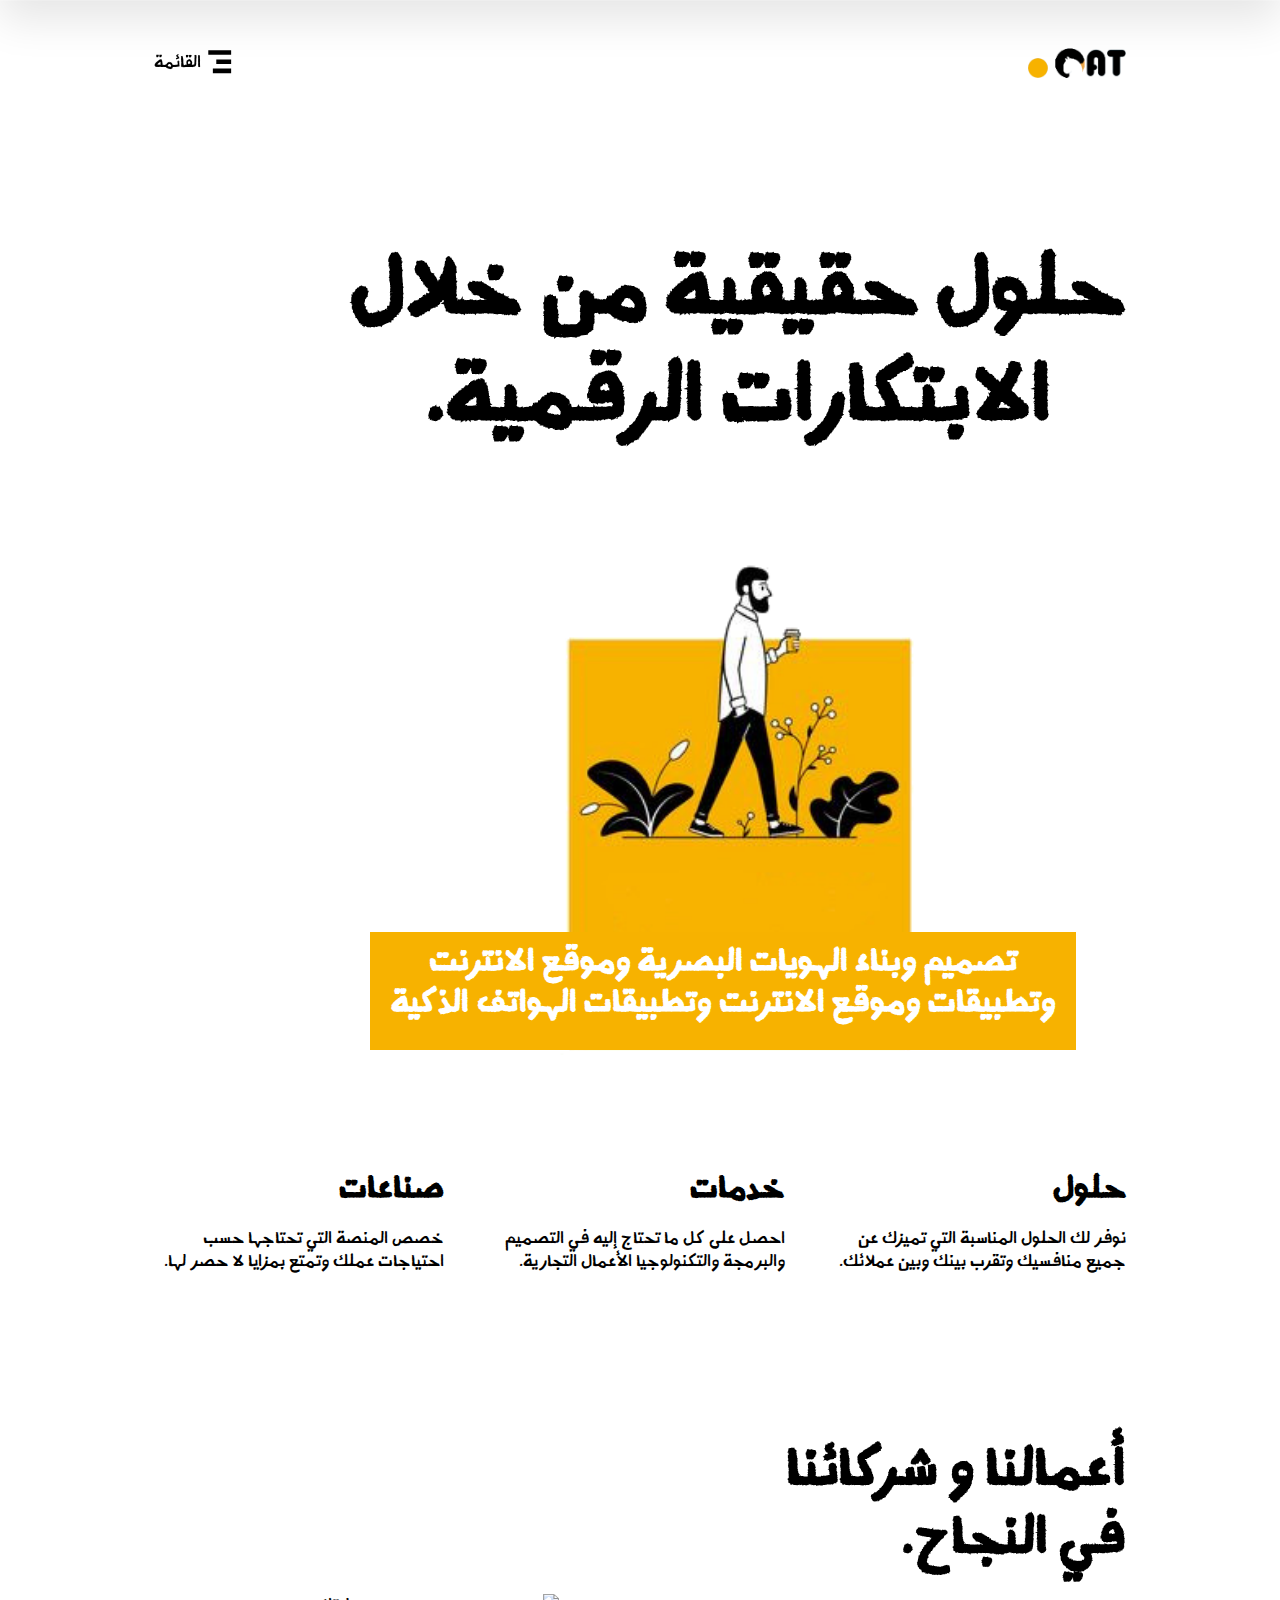
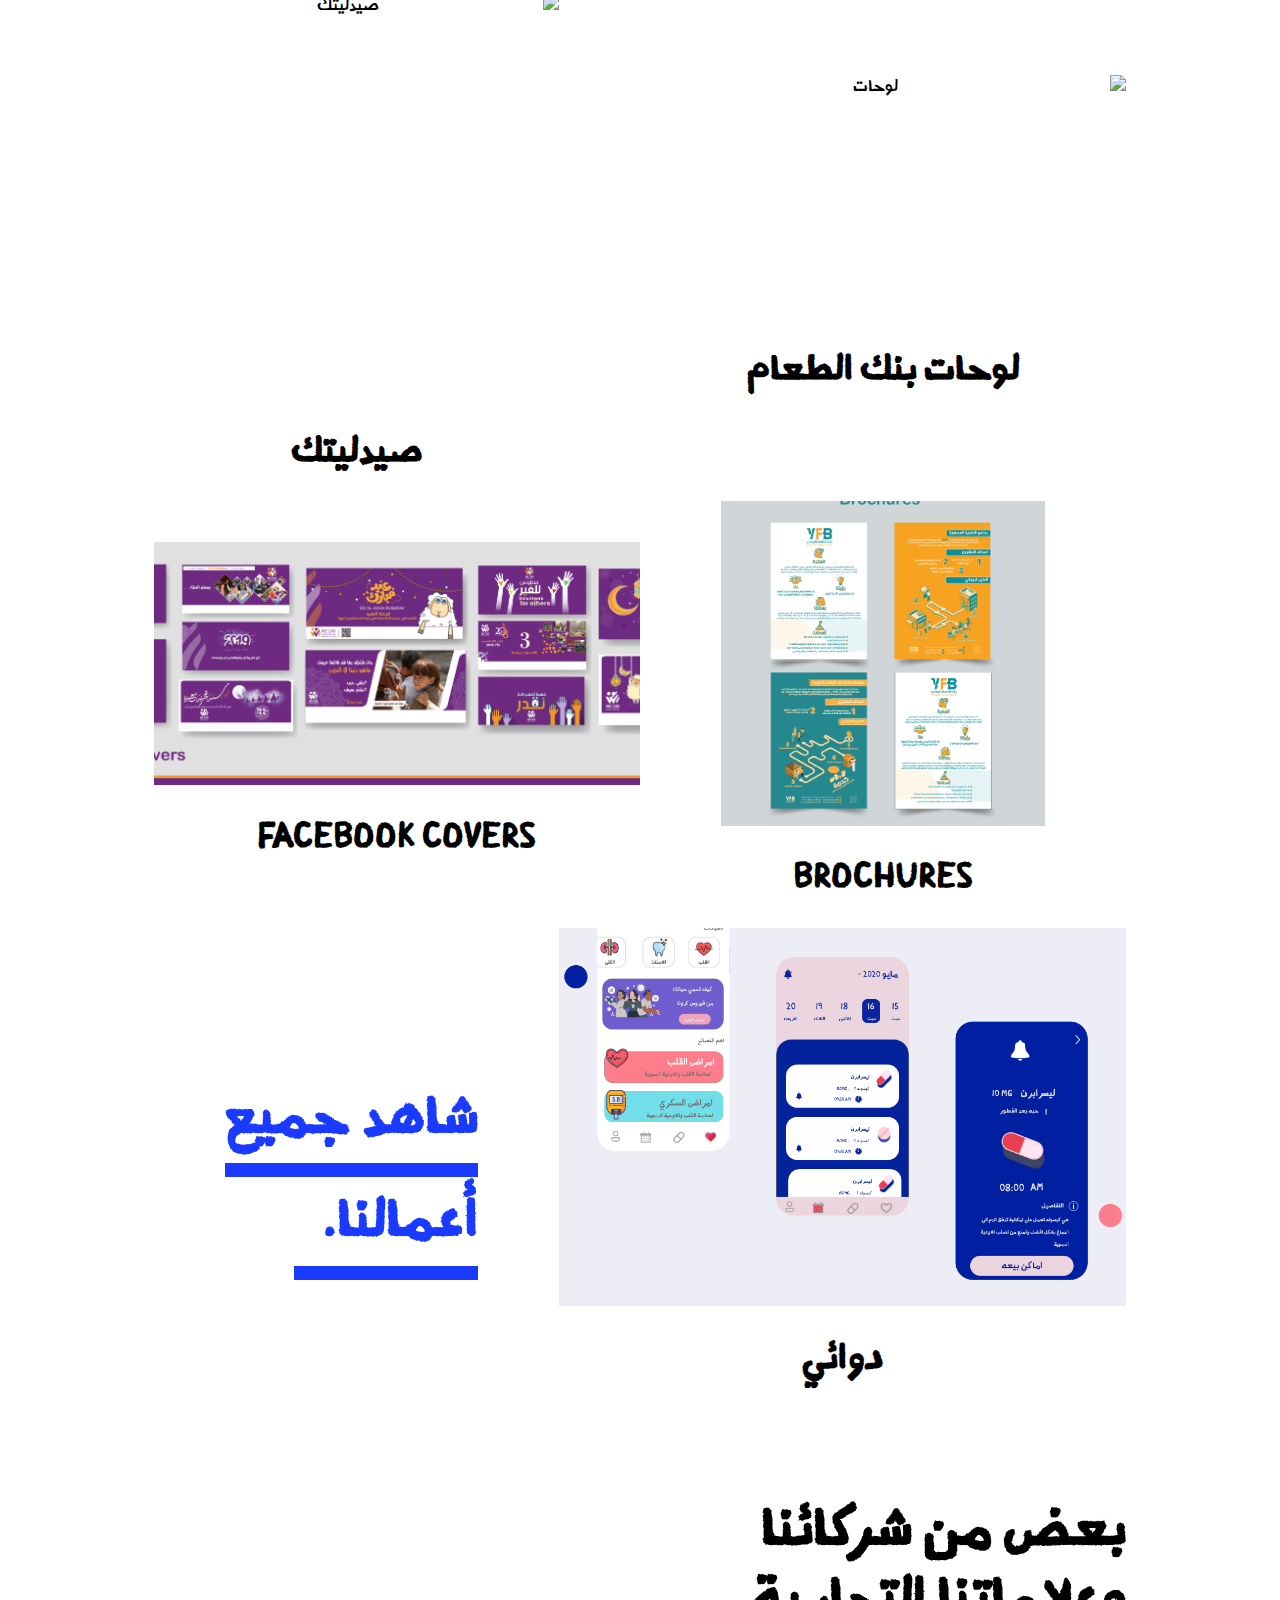
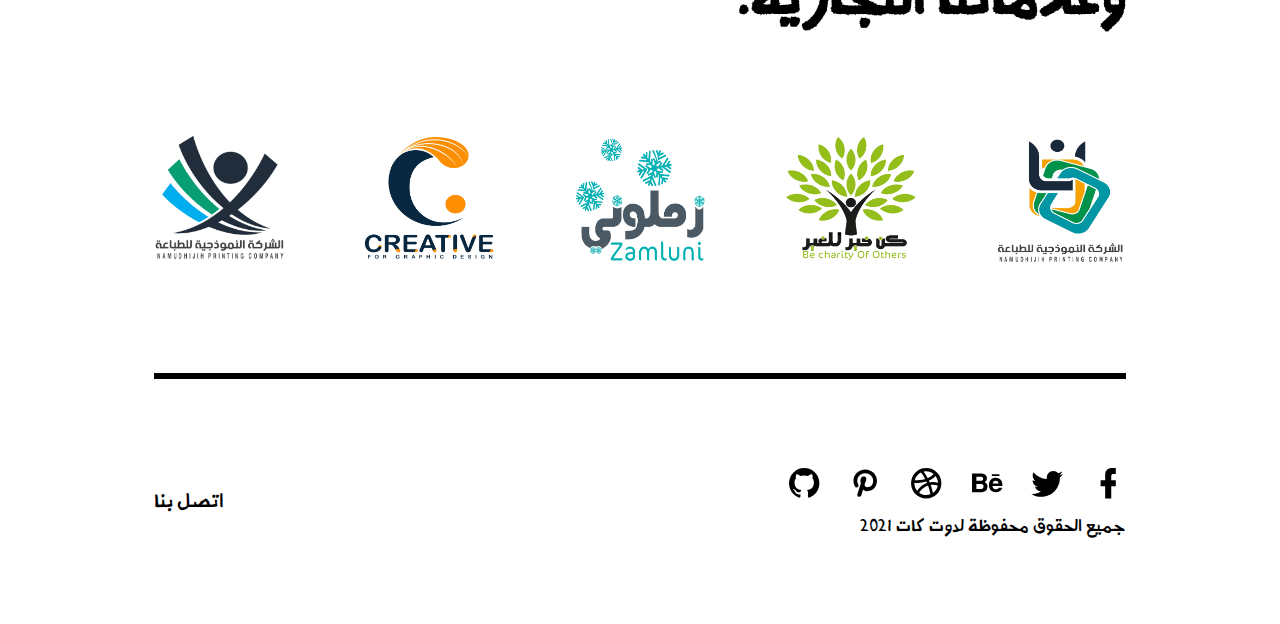
==== index.html @ 6df36891 "Add files WEBSITE" ====
<!DOCTYPE html>
<html lang="ar-Eg" data-n-head="lang">

<head>
    <meta charset="UTF-8">
    <meta name="viewport" content="width=device-width, initial-scale=1.0">
    <meta http-equiv="X-UA-Compatible" content="ie=edge">
    <title> D O T C A T </title>
    <link rel="stylesheet" href="style.css">
    <link rel="shortcut icon" href="t_logo.png">

    <style type="text/css">.navMain{min-height:100vh;display:flex;align-items:center;padding:4vw 0 0}@media (max-width:47.99em){.navMain .h5{font-size:calc(2.5vw + 16px)}}.navMain .h1,.navMain .h2,.navMain .h3,.navMain .h4,.navMain .h5,.navMain .h6,.navMain .heading,.navMain h1,.navMain h2,.navMain h3,.navMain h4,.navMain h5,.navMain h6{line-height:1.1!important}.navMain h4.u-medium{font-size:calc(1.07143vw + 24.57143px)}.navMain .navMain-container{width:100%;display:flex;justify-content:space-between;margin:calc(1.78571vw + 34.28571px) 0}.navMain ul{list-style-type:none}.navMain p{max-width:400px}@media (max-width:120.0525em){.navMain p{max-width:300px}}@media (max-width:100em){.navMain p{max-width:280px}}@media (max-width:84.99em){.navMain p{max-width:220px}}@media (max-width:61.9275em){.navMain p{max-width:200px}}@media (max-width:29.99em){.navMain p{max-width:200px}}@media (max-width:47.99em){.navMain{align-items:flex-start;padding-top:80px;height:auto}.navMain .navMain-container{flex-wrap:wrap}.navMain .navMain-col{flex:0 0 50%;width:50%;margin-bottom:80px}}@media (max-width:85em){.navMain-col{transform:scale(.9)}.navMain-col p{font-size:18px}}@media (max-width:61.9275em){.navMain-col{transform:none}.navMain-col p{font-size:14px}}@media (max-width:29.99em){.navMain-col{flex:0 0 40%!important;width:40%!important}}@media (max-width:22.5em){.navMain-col{flex:0 0 100%!important;width:100%!important;margin-bottom:40px!important}}
    </style>

<style type="text/css">
    .button.is-tiny,.buttons.is-tiny>.button,.checkbox.is-tiny,.content.is-tiny,.input-tag.is-tiny,.input.is-tiny,.inputGroup.is-tiny,.inputGroup.is-tiny>.button,.inputGroup.is-tiny>.input,.inputGroup.is-tiny>.input-tag,.label.is-tiny,.multiselect .multiselect__tags-tag.is-tiny,.multiselect .multiselect__tags.is-tiny,.pagination.is-tiny,.radio.is-tiny,.select.is-tiny,.switcher.is-tiny,.textarea.is-tiny{font-size:calc(.08929vw + 9.71429px)}.button.is-small,.buttons.is-small>.button,.checkbox.is-small,.content.is-small,.input-tag.is-small,.input.is-small,.inputGroup.is-small,.inputGroup.is-small>.button,.inputGroup.is-small>.input,.inputGroup.is-small>.input-tag,.label,.label.is-small,.multiselect .multiselect__tags-tag.is-small,.multiselect .multiselect__tags.is-small,.pagination.is-small,.radio.is-small,.select.is-small,.switcher.is-small,.textarea.is-small,[tooltip]:after{font-size:calc(.17857vw + 11.42857px)}.button,.button.is-normal,.buttons.is-normal>.button,.checkbox,.checkbox.is-normal,.content,.content.is-normal,.input,.input-tag,.input-tag.is-normal,.input.is-normal,.inputGroup,.inputGroup.is-normal,.inputGroup.is-normal>.button,.inputGroup.is-normal>.input,.inputGroup.is-normal>.input-tag,.label,.label.is-normal,.modal,.multiselect .multiselect__tags,.multiselect .multiselect__tags-tag,.multiselect .multiselect__tags-tag.is-normal,.multiselect .multiselect__tags.is-normal,.navbar-item,.pagination,.pagination-first,.pagination-item,.pagination-last,.pagination-next,.pagination-prev,.pagination.is-normal,.radio,.radio.is-normal,.select,.select.is-normal,.switcher,.switcher.is-normal,.table,.textarea,.textarea.is-normal{font-size:calc(.40179vw + 12.71429px)}.button.is-large,.buttons.is-large>.button,.checkbox.is-large,.content.is-large,.input-tag.is-large,.input.is-large,.inputGroup.is-large,.inputGroup.is-large>.button,.inputGroup.is-large>.input,.inputGroup.is-large>.input-tag,.label.is-large,.multiselect .multiselect__tags-tag.is-large,.multiselect .multiselect__tags.is-large,.pagination.is-large,.radio.is-large,.select.is-large,.switcher.is-large,.textarea.is-large{font-size:calc(.53571vw + 14.28571px)}.button.is-massive,.buttons.is-massive>.button,.checkbox.is-massive,.content.is-massive,.input-tag.is-massive,.input.is-massive,.inputGroup.is-massive,.inputGroup.is-massive>.button,.inputGroup.is-massive>.input,.inputGroup.is-massive>.input-tag,.label.is-massive,.multiselect .multiselect__tags-tag.is-massive,.multiselect .multiselect__tags.is-massive,.pagination.is-massive,.radio.is-massive,.select.is-massive,.switcher.is-massive,.textarea.is-massive{font-size:calc(.53571vw + 18.28571px)}.button{position:relative;display:inline-flex;align-items:center;justify-content:center;margin-bottom:10px;padding:.5em .75em;outline-width:0;outline-offset:0;border-width:calc(.04464vw + 1.85714px);border-style:solid;border-radius:0;background-clip:border-box;vertical-align:top;text-align:center;text-decoration:none;cursor:pointer;fill:#fff;stroke-width:0}.button .icon{font-size:1em;width:1em;height:1em}.button .icon:first-child:not(:last-child){margin-right:.25em}.button .icon:last-child:not(:first-child){margin-left:.25em}.button .icon:only-child{margin:0 -.25em}.button .label{margin:-.5em 0}.button:hover{text-decoration:none}.button:focus{outline-color:#eb008b}.button.is-block,.buttons.is-block>.button,.inputGroup.is-block>.button{width:100%}.button.is-rounded,.buttons.is-rounded>.button,.inputGroup.is-rounded>.button{border-width:calc(.04464vw + 1.85714px);border-radius:10em}.button,.button.is-black,.buttons.is-black>.button,.inputGroup.is-black>.button{border-color:#000;background-color:#000;color:#fff;fill:#fff;stroke-width:0}.button.is-active:not(.is-disabled):not([disabled]),.button.is-black.is-active:not(.is-disabled):not([disabled]),.button.is-black:active:not(.is-disabled):not([disabled]),.button.is-black:hover:not(.is-disabled):not([disabled]),.button:active:not(.is-disabled):not([disabled]),.button:hover:not(.is-disabled):not([disabled]),.buttons.is-black>.button.is-active:not(.is-disabled):not([disabled]),.buttons.is-black>.button:active:not(.is-disabled):not([disabled]),.buttons.is-black>.button:hover:not(.is-disabled):not([disabled]),.inputGroup.is-black>.button.is-active:not(.is-disabled):not([disabled]),.inputGroup.is-black>.button:active:not(.is-disabled):not([disabled]),.inputGroup.is-black>.button:hover:not(.is-disabled):not([disabled]){background-color:transparent;color:#000;fill:#000;stroke-width:0}.button.is-inverse,.buttons.is-inverse>.button,.inputGroup.is-inverse>.button{border-color:#000;background-color:transparent;color:#000;fill:#000;stroke-width:0}.button.is-inverse.is-active:not(.is-disabled):not([disabled]),.button.is-inverse:active:not(.is-disabled):not([disabled]),.button.is-inverse:hover:not(.is-disabled):not([disabled]),.buttons.is-inverse>.button.is-active:not(.is-disabled):not([disabled]),.buttons.is-inverse>.button:active:not(.is-disabled):not([disabled]),.buttons.is-inverse>.button:hover:not(.is-disabled):not([disabled]),.inputGroup.is-inverse>.button.is-active:not(.is-disabled):not([disabled]),.inputGroup.is-inverse>.button:active:not(.is-disabled):not([disabled]),.inputGroup.is-inverse>.button:hover:not(.is-disabled):not([disabled]){background-color:#000;color:#fff;fill:#fff;stroke-width:0}.button.is-white,.buttons.is-white>.button,.inputGroup.is-white>.button{border-color:#fff;background-color:#fff;color:#000;fill:#000;stroke-width:0}.button.is-white.is-active:not(.is-disabled):not([disabled]),.button.is-white:active:not(.is-disabled):not([disabled]),.button.is-white:hover:not(.is-disabled):not([disabled]),.buttons.is-white>.button.is-active:not(.is-disabled):not([disabled]),.buttons.is-white>.button:active:not(.is-disabled):not([disabled]),.buttons.is-white>.button:hover:not(.is-disabled):not([disabled]),.inputGroup.is-white>.button.is-active:not(.is-disabled):not([disabled]),.inputGroup.is-white>.button:active:not(.is-disabled):not([disabled]),.inputGroup.is-white>.button:hover:not(.is-disabled):not([disabled]){background-color:transparent;color:#fff;fill:#fff;stroke-width:0}.button.is-white.is-inverse,.buttons.is-white.is-inverse>.button,.inputGroup.is-white.is-inverse>.button{border-color:#fff;background-color:transparent;color:#fff;fill:#fff;stroke-width:0}.button.is-white.is-inverse.is-active:not(.is-disabled):not([disabled]),.button.is-white.is-inverse:active:not(.is-disabled):not([disabled]),.button.is-white.is-inverse:hover:not(.is-disabled):not([disabled]),.buttons.is-white.is-inverse>.button.is-active:not(.is-disabled):not([disabled]),.buttons.is-white.is-inverse>.button:active:not(.is-disabled):not([disabled]),.buttons.is-white.is-inverse>.button:hover:not(.is-disabled):not([disabled]),.inputGroup.is-white.is-inverse>.button.is-active:not(.is-disabled):not([disabled]),.inputGroup.is-white.is-inverse>.button:active:not(.is-disabled):not([disabled]),.inputGroup.is-white.is-inverse>.button:hover:not(.is-disabled):not([disabled]){background-color:#fff;color:#000;fill:#000;stroke-width:0}.button.is-primary,.buttons.is-primary>.button,.inputGroup.is-primary>.button{border-color:#1a3aff;background-color:#1a3aff;color:#fff;fill:#fff;stroke-width:0}.button.is-primary.is-active:not(.is-disabled):not([disabled]),.button.is-primary:active:not(.is-disabled):not([disabled]),.button.is-primary:hover:not(.is-disabled):not([disabled]),.buttons.is-primary>.button.is-active:not(.is-disabled):not([disabled]),.buttons.is-primary>.button:active:not(.is-disabled):not([disabled]),.buttons.is-primary>.button:hover:not(.is-disabled):not([disabled]),.inputGroup.is-primary>.button.is-active:not(.is-disabled):not([disabled]),.inputGroup.is-primary>.button:active:not(.is-disabled):not([disabled]),.inputGroup.is-primary>.button:hover:not(.is-disabled):not([disabled]){background-color:transparent;color:#1a3aff;fill:#1a3aff;stroke-width:0}.button.is-primary.is-inverse,.buttons.is-primary.is-inverse>.button,.inputGroup.is-primary.is-inverse>.button{border-color:#1a3aff;background-color:transparent;color:#1a3aff;fill:#1a3aff;stroke-width:0}.button.is-primary.is-inverse.is-active:not(.is-disabled):not([disabled]),.button.is-primary.is-inverse:active:not(.is-disabled):not([disabled]),.button.is-primary.is-inverse:hover:not(.is-disabled):not([disabled]),.buttons.is-primary.is-inverse>.button.is-active:not(.is-disabled):not([disabled]),.buttons.is-primary.is-inverse>.button:active:not(.is-disabled):not([disabled]),.buttons.is-primary.is-inverse>.button:hover:not(.is-disabled):not([disabled]),.inputGroup.is-primary.is-inverse>.button.is-active:not(.is-disabled):not([disabled]),.inputGroup.is-primary.is-inverse>.button:active:not(.is-disabled):not([disabled]),.inputGroup.is-primary.is-inverse>.button:hover:not(.is-disabled):not([disabled]){background-color:#1a3aff;color:#fff;fill:#fff;stroke-width:0}.button.is-secondary,.buttons.is-secondary>.button,.inputGroup.is-secondary>.button{border-color:#eb008b;background-color:#eb008b;color:#fff;fill:#fff;stroke-width:0}.button.is-secondary.is-active:not(.is-disabled):not([disabled]),.button.is-secondary:active:not(.is-disabled):not([disabled]),.button.is-secondary:hover:not(.is-disabled):not([disabled]),.buttons.is-secondary>.button.is-active:not(.is-disabled):not([disabled]),.buttons.is-secondary>.button:active:not(.is-disabled):not([disabled]),.buttons.is-secondary>.button:hover:not(.is-disabled):not([disabled]),.inputGroup.is-secondary>.button.is-active:not(.is-disabled):not([disabled]),.inputGroup.is-secondary>.button:active:not(.is-disabled):not([disabled]),.inputGroup.is-secondary>.button:hover:not(.is-disabled):not([disabled]){background-color:transparent;color:#eb008b;fill:#eb008b;stroke-width:0}.button.is-secondary.is-inverse,.buttons.is-secondary.is-inverse>.button,.inputGroup.is-secondary.is-inverse>.button{border-color:#eb008b;background-color:transparent;color:#eb008b;fill:#eb008b;stroke-width:0}
    .button.is-secondary.is-inverse.is-active:not(.is-disabled):not([disabled]),
    .button.is-secondary.is-inverse:active:not(.is-disabled):not([disabled]),
    .button.is-secondary.is-inverse:hover:not(.is-disabled):not([disabled]),
    .buttons.is-secondary.is-inverse>.button.is-active:not(.is-disabled):not([disabled]),
    .buttons.is-secondary.is-inverse>.button:active:not(.is-disabled):not([disabled]),
    .buttons.is-secondary.is-inverse>.button:hover:not(.is-disabled):not([disabled]),
    .inputGroup.is-secondary.is-inverse>.button.is-active:not(.is-disabled):not([disabled]),
    .inputGroup.is-secondary.is-inverse>.button:active:not(.is-disabled):not([disabled]),
    .inputGroup.is-secondary.is-inverse>.button:hover:not(.is-disabled):not([disabled]){background-color:#eb008b;color:#fff;fill:#fff;stroke-width:0}
    .button.is-danger,.buttons.is-danger>
    .button,.inputGroup.is-danger>.button{
        border-color:#f42828;background-color:#f42828;
        color:#fff;fill:#fff;stroke-width:0
        }
        .button.is-danger.is-active:not(.is-disabled):not([disabled]),
        .button.is-danger:active:not(.is-disabled):not([disabled]),
        .button.is-danger:hover:not(.is-disabled):not([disabled]),
        .buttons.is-danger>.button.is-active:not(.is-disabled):not([disabled]),
        .buttons.is-danger>.button:active:not(.is-disabled):not([disabled]),
        .buttons.is-danger>.button:hover:not(.is-disabled):not([disabled]),
        .inputGroup.is-danger>.button.is-active:not(.is-disabled):not([disabled]),
        .inputGroup.is-danger>.button:active:not(.is-disabled):not([disabled]),
        .inputGroup.is-danger>.button:hover:not(.is-disabled):not([disabled]){background-color:transparent;color:#f42828;
        fill:#f42828;stroke-width:0
        }
        .button.is-danger.is-inverse,.buttons.is-danger.is-inverse>.button,.inputGroup.is-danger.is-inverse>.button{border-color:#f42828;background-color:transparent;color:#f42828;fill:#f42828;stroke-width:0}.button.is-danger.is-inverse.is-active:not(.is-disabled):not([disabled]),.button.is-danger.is-inverse:active:not(.is-disabled):not([disabled]),.button.is-danger.is-inverse:hover:not(.is-disabled):not([disabled]),.buttons.is-danger.is-inverse>.button.is-active:not(.is-disabled):not([disabled]),.buttons.is-danger.is-inverse>.button:active:not(.is-disabled):not([disabled]),.buttons.is-danger.is-inverse>.button:hover:not(.is-disabled):not([disabled]),.inputGroup.is-danger.is-inverse>.button.is-active:not(.is-disabled):not([disabled]),.inputGroup.is-danger.is-inverse>.button:active:not(.is-disabled):not([disabled]),.inputGroup.is-danger.is-inverse>.button:hover:not(.is-disabled):not([disabled]){background-color:#f42828;color:#fff;fill:#fff;stroke-width:0}.button.is-success,.buttons.is-success>.button,.inputGroup.is-success>.button{border-color:#5fca16;background-color:#5fca16;color:#fff;fill:#fff;stroke-width:0}.button.is-success.is-active:not(.is-disabled):not([disabled]),.button.is-success:active:not(.is-disabled):not([disabled]),.button.is-success:hover:not(.is-disabled):not([disabled]),.buttons.is-success>.button.is-active:not(.is-disabled):not([disabled]),.buttons.is-success>.button:active:not(.is-disabled):not([disabled]),.buttons.is-success>.button:hover:not(.is-disabled):not([disabled]),.inputGroup.is-success>.button.is-active:not(.is-disabled):not([disabled]),.inputGroup.is-success>.button:active:not(.is-disabled):not([disabled]),.inputGroup.is-success>.button:hover:not(.is-disabled):not([disabled]){background-color:transparent;color:#5fca16;fill:#5fca16;stroke-width:0}.button.is-success.is-inverse,.buttons.is-success.is-inverse>.button,.inputGroup.is-success.is-inverse>.button{border-color:#5fca16;background-color:transparent;color:#5fca16;fill:#5fca16;stroke-width:0}.button.is-success.is-inverse.is-active:not(.is-disabled):not([disabled]),.button.is-success.is-inverse:active:not(.is-disabled):not([disabled]),.button.is-success.is-inverse:hover:not(.is-disabled):not([disabled]),.buttons.is-success.is-inverse>.button.is-active:not(.is-disabled):not([disabled]),.buttons.is-success.is-inverse>.button:active:not(.is-disabled):not([disabled]),.buttons.is-success.is-inverse>.button:hover:not(.is-disabled):not([disabled]),.inputGroup.is-success.is-inverse>.button.is-active:not(.is-disabled):not([disabled]),.inputGroup.is-success.is-inverse>.button:active:not(.is-disabled):not([disabled]),.inputGroup.is-success.is-inverse>.button:hover:not(.is-disabled):not([disabled]){background-color:#5fca16;color:#fff;fill:#fff;stroke-width:0}.button.is-info,.buttons.is-info>.button,.inputGroup.is-info>.button{border-color:#1de9cf;background-color:#1de9cf;color:#fff;fill:#fff;stroke-width:0}.button.is-info.is-active:not(.is-disabled):not([disabled]),.button.is-info:active:not(.is-disabled):not([disabled]),.button.is-info:hover:not(.is-disabled):not([disabled]),.buttons.is-info>.button.is-active:not(.is-disabled):not([disabled]),.buttons.is-info>.button:active:not(.is-disabled):not([disabled]),.buttons.is-info>.button:hover:not(.is-disabled):not([disabled]),.inputGroup.is-info>.button.is-active:not(.is-disabled):not([disabled]),.inputGroup.is-info>.button:active:not(.is-disabled):not([disabled]),.inputGroup.is-info>
        .button:hover:not(.is-disabled):not([disabled]){background-color:transparent;color:#1de9cf;fill:#1de9cf;stroke-width:0}.button.is-info.is-inverse,.buttons.is-info.is-inverse>.button,.inputGroup.is-info.is-inverse>.button{border-color:#1de9cf;background-color:transparent;color:#1de9cf;fill:#1de9cf;stroke-width:0}.button.is-info.is-inverse.is-active:not(.is-disabled):not([disabled]),.button.is-info.is-inverse:active:not(.is-disabled):not([disabled]),.button.is-info.is-inverse:hover:not(.is-disabled):not([disabled]),.buttons.is-info.is-inverse>.button.is-active:not(.is-disabled):not([disabled]),.buttons.is-info.is-inverse>.button:active:not(.is-disabled):not([disabled]),.buttons.is-info.is-inverse>.button:hover:not(.is-disabled):not([disabled]),.inputGroup.is-info.is-inverse>.button.is-active:not(.is-disabled):not([disabled]),.inputGroup.is-info.is-inverse>.button:active:not(.is-disabled):not([disabled]),.inputGroup.is-info.is-inverse>.button:hover:not(.is-disabled):not([disabled]){background-color:#1de9cf;color:#fff;fill:#fff;stroke-width:0}.button.is-warning,.buttons.is-warning>.button,.inputGroup.is-warning>.button{border-color:#ff9600;background-color:#ff9600;color:#fff;fill:#fff;stroke-width:0}.button.is-warning.is-active:not(.is-disabled):not([disabled]),.button.is-warning:active:not(.is-disabled):not([disabled]),.button.is-warning:hover:not(.is-disabled):not([disabled]),.buttons.is-warning>.button.is-active:not(.is-disabled):not([disabled]),.buttons.is-warning>.button:active:not(.is-disabled):not([disabled]),.buttons.is-warning>.button:hover:not(.is-disabled):not([disabled]),.inputGroup.is-warning>.button.is-active:not(.is-disabled):not([disabled]),.inputGroup.is-warning>.button:active:not(.is-disabled):not([disabled]),.inputGroup.is-warning>.button:hover:not(.is-disabled):not([disabled]){background-color:transparent;color:#ff9600;fill:#ff9600;stroke-width:0}.button.is-warning.is-inverse,.buttons.is-warning.is-inverse>.button,.inputGroup.is-warning.is-inverse>.button{border-color:#ff9600;background-color:transparent;color:#ff9600;fill:#ff9600;stroke-width:0}.button.is-warning.is-inverse.is-active:not(.is-disabled):not([disabled]),.button.is-warning.is-inverse:active:not(.is-disabled):not([disabled]),.button.is-warning.is-inverse:hover:not(.is-disabled):not([disabled]),.buttons.is-warning.is-inverse>.button.is-active:not(.is-disabled):not([disabled]),.buttons.is-warning.is-inverse>.button:active:not(.is-disabled):not([disabled]),.buttons.is-warning.is-inverse>.button:hover:not(.is-disabled):not([disabled]),.inputGroup.is-warning.is-inverse>.button.is-active:not(.is-disabled):not([disabled]),.inputGroup.is-warning.is-inverse>.button:active:not(.is-disabled):not([disabled]),.inputGroup.is-warning.is-inverse>.button:hover:not(.is-disabled):not([disabled]){background-color:#ff9600;color:#fff;fill:#fff;stroke-width:0}.button.is-disabled,.button[disabled],.buttons.is-disabled>.button,.buttons[disabled]>.button,.inputGroup.is-disabled>.button{opacity:.9;cursor:not-allowed}.button.is-clean{margin:0;color:#000;fill:#000}.button.is-clean,.button.is-link{border:0;background-color:transparent;stroke-width:0}.button.is-link{padding:.3em .7em .3em 0;color:#eb008b;fill:#eb008b}.button.is-link:after{position:absolute;display:block;content:"";width:100%;height:.15em;background-color:#eb008b;bottom:0;left:0;right:0}.button.is-link.is-active:not(.is-disabled):not([disabled]),.button.is-link:active:not(.is-disabled):not([disabled]),.button.is-link:hover:not(.is-disabled):not([disabled]){color:#eb008b}.button.is-link.is-active:not(.is-disabled):not([disabled]):after,.button.is-link:active:not(.is-disabled):not([disabled]):after,.button.is-link:hover:not(.is-disabled):not([disabled]):after{height:.25em}.buttons{display:flex;flex-wrap:wrap;align-items:center;margin-bottom:10px}
        .buttons>.label{z-index:2;margin:0 -18.5px}@media screen and (max-width:767px){.buttons{flex-direction:column}}.buttons.is-inverse .button:not(:first-child):not(:last-child){border-width:calc(.04464vw + 1.85714px) calc(.04464vw + 1.85714px) calc(.04464vw + 1.85714px) 0}.buttons.is-inverse .button:last-child{border-left-width:0}.buttons .button{margin-bottom:0}.buttons .button:not(:first-child):not(:last-child){border-radius:0}.buttons .button:first-child{border-top-right-radius:0;border-bottom-right-radius:0}.buttons .button:last-child{border-top-left-radius:0;border-bottom-left-radius:0}@media screen and (max-width:767px){.buttons .button{width:100%}.buttons .button:not(:first-child):not(:last-child){border-width:0 calc(.04464vw + 1.85714px)}.buttons .button:first-child{border-radius:0;border-bottom-right-radius:0;border-bottom-left-radius:0}.buttons .button:last-child{border-radius:0;border-top-left-radius:0;border-top-right-radius:0}}.label{display:inline-flex;justify-content:center;align-items:center;overflow:hidden;margin:0 2px 10px;padding:.5em;min-width:37px;border-radius:0;color:#000;line-height:1;fill:#000;stroke-width:0}.label,.label img{vertical-align:top}.label img{margin:-.75em;height:2.5em}.label .icon{height:1em;width:1em}.label .icon:first-child:not(:last-child),.label img:first-child:not(:last-child){margin-right:.25em}.label .icon:last-child:not(:first-child),.label img:last-child:not(:first-child){margin-left:.25em}.label,.label.is-black{background-color:#000;color:#fff;fill:#fff;stroke-width:0}.label.is-success{background-color:#5fca16}.label.is-danger,.label.is-success{color:#fff;fill:#fff;stroke-width:0}.label.is-danger{background-color:#f42828}.label.is-primary{background-color:#1a3aff;color:#fff;fill:#fff;stroke-width:0}.label.is-secondary{background-color:#eb008b}.label.is-info,.label.is-secondary{color:#fff;fill:#fff;stroke-width:0}.label.is-info{background-color:#1de9cf}.label.is-warning{background-color:#ff9600;color:#fff;fill:#fff;stroke-width:0}.label.is-white{background-color:#fff;color:#000;fill:#000;stroke-width:0}.label.is-rounded{border-radius:10em}.label.is-block{display:flex}.label.is-float{position:absolute;top:0;right:0;margin:-1em -1em 0 0}.input,.multiselect .multiselect__tags{margin-bottom:10px;padding:.5em .75em}.input-tag,.multiselect .multiselect__tags-tag{display:inline-flex;padding:.5em .75em;border:calc(.04464vw + 1.85714px) solid #000;border-radius:0;background-color:#000;vertical-align:top;text-align:center;fill:#fff;stroke-width:0}.input-tag .icon:first-child:not(:last-child),.multiselect .multiselect__tags-tag .icon:first-child:not(:last-child){margin-right:.25em}.input-tag .icon:last-child:not(:first-child),.multiselect .multiselect__tags-tag .icon:last-child:not(:first-child){margin-left:.25em}.input-tag .icon:only-child,.multiselect .multiselect__tags-tag .icon:only-child{margin:0 -.25em}.input-tag.is-rounded,.inputGroup.is-rounded>.input-tag,.multiselect .multiselect__tags-tag.is-rounded{border-radius:10em}.input-tag.is-black,.inputGroup.is-black>.input-tag,.multiselect .multiselect__tags-tag.is-black{border-color:#000;background-color:#000;color:#000;fill:#000;stroke-width:0}.input-tag.is-white,.inputGroup.is-white>.input-tag,.multiselect .multiselect__tags-tag.is-white{border-color:#fff;background-color:#fff;color:#fff;fill:#fff;stroke-width:0}.input-tag.is-primary,.inputGroup.is-primary>.input-tag,.multiselect .multiselect__tags-tag.is-primary{border-color:#1a3aff;background-color:#1a3aff;color:#1a3aff;fill:#1a3aff;stroke-width:0}.input-tag.is-secondary,.inputGroup.is-secondary>.input-tag,.multiselect .multiselect__tags-tag.is-secondary{border-color:#eb008b;background-color:#eb008b;color:#eb008b;fill:#eb008b;stroke-width:0}.input-tag.is-danger,.inputGroup.is-danger>
        .input-tag,.multiselect .multiselect__tags-tag.is-danger{border-color:#f42828;background-color:#f42828;color:#f42828;fill:#f42828;stroke-width:0}.input-tag.is-success,.inputGroup.is-success>.input-tag,.multiselect .multiselect__tags-tag.is-success{border-color:#5fca16;background-color:#5fca16;color:#5fca16;fill:#5fca16;stroke-width:0}.input-tag.is-info,.inputGroup.is-info>.input-tag,.multiselect .multiselect__tags-tag.is-info{border-color:#1de9cf;background-color:#1de9cf;color:#1de9cf;fill:#1de9cf;stroke-width:0}.input-tag.is-warning,.inputGroup.is-warning>.input-tag,.multiselect .multiselect__tags-tag.is-warning{border-color:#ff9600;background-color:#ff9600;color:#ff9600;fill:#ff9600;stroke-width:0}.input-tag.is-inverse,.inputGroup.is-inverse>.input-tag,.multiselect .multiselect__tags-tag.is-inverse{background-color:transparent}.input-tag:not(.is-inverse):not(.is-clean),.inputGroup:not(.is-inverse)>.input-tag:not(.is-clean),.inputGroup:not(.is-inverse)>.multiselect .multiselect__tags-tag:not(.is-clean),.multiselect .multiselect__tags-tag:not(.is-inverse):not(.is-clean){color:#fff;fill:#fff;stroke-width:0}.input-tag.is-clean,.multiselect .multiselect__tags-tag.is-clean{position:relative;background-color:#fff;border-right:0;margin-right:-2px}.input-tag.is-disabled,.inputGroup.is-disabled>.input-tag,.multiselect .multiselect__tags-tag.is-disabled{opacity:.9;cursor:not-allowed}.input.is-block,.inputGroup.is-block>.input,.multiselect .multiselect__tags.is-block{width:100%}.input.is-rounded,.inputGroup.is-rounded>.input,.multiselect .multiselect__tags.is-rounded{border-width:calc(.04464vw + 1.85714px);border-radius:10em}.input.is-black,.inputGroup.is-black>.input,.multiselect .multiselect__tags.is-black{border-color:#000}.input.is-primary,.inputGroup.is-primary>.input,.multiselect .multiselect__tags.is-primary{border-color:#1a3aff}.input.is-secondary,.inputGroup.is-secondary>.input,.multiselect .multiselect__tags.is-secondary{border-color:#eb008b}.input.is-info,.inputGroup.is-info>.input,.multiselect .multiselect__tags.is-info{border-color:#1de9cf}.input.is-success,.inputGroup.is-success>.input,.multiselect .multiselect__tags.is-success{border-color:#5fca16}.input.is-warning,.inputGroup.is-warning>.input,.multiselect .multiselect__tags.is-warning{border-color:#ff9600}.input.is-danger,.inputGroup.is-danger>.input,.multiselect .multiselect__tags.is-danger{border-color:#f42828}.input.is-white,.inputGroup.is-white>.input,.multiselect .multiselect__tags.is-white{border-color:#fff}.input.is-disabled,.input:disabled,.inputGroup.is-disabled>.input,.multiselect .multiselect__tags.is-disabled,.multiselect .multiselect__tags:disabled{cursor:not-allowed;background:#000;color:#fff;border-color:#000}.input.is-disabled,.inputGroup.is-disabled>.input,.multiselect .multiselect__tags.is-disabled{pointer-events:none}.input:focus,.multiselect .multiselect__tags:focus{outline:none;border-color:#eb008b}.file{padding:.5em .75em;width:100%;border:2px dashed #1a3aff;border-radius:0;font-size:16px;-webkit-appearance:none;-moz-appearance:none}.file,.inputGroup{margin-bottom:10px}.inputGroup{display:flex}.inputGroup>:not(.inputGroup-label){margin-bottom:0}.inputGroup-label{flex:1;margin-bottom:.5em;margin-right:10px;white-space:nowrap}.inputGroup.has-label{flex-wrap:wrap}.inputGroup.has-labelInline{align-items:center}.inputGroup.has-itemAfter .button{border-top-left-radius:0;border-bottom-left-radius:0;border-left:0}.inputGroup.has-itemAfter .input,.inputGroup.has-itemBefore .input-tag{border-top-right-radius:0;border-bottom-right-radius:0}.inputGroup.has-itemBefore .input-tag{border-right:0}.inputGroup.has-itemBefore .input{border-top-left-radius:0;border-bottom-left-radius:0}.checkbox,.radio{margin:calc(.35714vw + 6.85714px) 0;display:flex;align-items:center;cursor:pointer}
        .checkbox-label,.radio-label{vertical-align:middle}.checkbox-input,.radio-input{display:inline-flex;justify-content:center;align-items:center;padding:0;width:1.3em;height:1.3em;border:calc(.08929vw + 1.71429px) solid #000;border-radius:0;cursor:pointer;margin-right:.4em;appearance:none;-webkit-appearance:none;-moz-appearance:none}.checkbox-input:checked,.radio-input:checked{background-color:#000}.checkbox-input:checked:after,.radio-input:checked:after{opacity:1}.checkbox-input:after,.radio-input:after{display:block;opacity:0;width:.2em;height:.5em;border:solid #fff;border-width:0 .13em .13em 0;content:"";transform:translate3d(0,-.1em,0) rotate(45deg)}.checkbox-input[disabled],.radio-input[disabled]{opacity:.6;cursor:not-allowed}.checkbox.is-inline,.radio.is-inline{display:inline-flex;margin-right:.8em}.checkbox.is-disabled,.checkbox[disabled],.radio.is-disabled,.radio[disabled]{cursor:not-allowed;pointer-events:none}.checkbox.is-disabled .checkbox-input,.checkbox.is-disabled .radio-input,.checkbox[disabled] .checkbox-input,.checkbox[disabled] .radio-input,.radio.is-disabled .checkbox-input,.radio.is-disabled .radio-input,.radio[disabled] .checkbox-input,.radio[disabled] .radio-input{opacity:.6;cursor:not-allowed}.icon{display:inline;vertical-align:middle;line-height:inherit}.icon.is-success{fill:#5fca16;stroke-width:0}.icon.is-secondary{fill:#eb008b;stroke-width:0}.icon.is-danger{fill:#f42828;stroke-width:0}.icon.is-white{fill:#fff;stroke-width:0}.icon.is-black{fill:#000;stroke-width:0}.icon.is-tiny{width:calc(.08929vw + 9.71429px);height:calc(.08929vw + 9.71429px)}.icon.is-small{width:calc(.17857vw + 11.42857px);height:calc(.17857vw + 11.42857px)}.icon,.icon.is-normal{width:calc(.40179vw + 12.71429px);height:calc(.40179vw + 12.71429px)}.icon.is-large{width:calc(.53571vw + 14.28571px);height:calc(.53571vw + 14.28571px)}.icon.is-massive{width:calc(.53571vw + 18.28571px);height:calc(.53571vw + 18.28571px)}.radio-input{border-radius:10em}.radio-input:after{width:70%;height:70%;border:none;border-radius:10em;background:#000;transform:none}.radio-input:checked{background-color:#fff}.switcher{display:inline-flex;margin:5px;vertical-align:middle}.switcher-input{display:none}.switcher-input:checked+.switcher-body{background-color:#1a3aff;padding-left:.5em;padding-right:1.3em}.switcher-input:checked+.switcher-body .switcher-handle{left:calc(100% - 1.3em)}.switcher-input:checked+.switcher-body .switcher-true{max-width:40em;opacity:1}.switcher-input:checked+.switcher-body .switcher-false{max-width:0;opacity:0}.switcher-input[disabled]{opacity:.6;cursor:not-allowed}.switcher-input[disabled]+.switcher-body{opacity:.6;cursor:not-allowed}.switcher-body{position:relative;display:inline-flex;padding:0 .5em 0 1.3em;min-width:2.6em;height:1.3em;background-color:#000;cursor:pointer;transition:.3s;justify-content:center;align-items:center;color:#fff;-webkit-user-select:none;-khtml-user-drag:none;-moz-user-select:none;-moz-user-select:-moz-none;-ms-user-select:none;user-select:none}.switcher-body p{font-size:.8em}.switcher-true{max-width:0;opacity:0}.switcher-false{max-width:40em;opacity:1}.switcher-handle{position:absolute;left:0;margin:.25em;top:0;display:block;width:.8em;height:.8em;background-color:#fff;content:"";transition:.3s}.switcher-handle.is-dragging{transition:0}.switcher.is-rounded .switcher-body,.switcher.is-rounded .switcher-handle{border-radius:100em}.switcher.is-disabled,.switcher[disabled]{cursor:not-allowed;pointer-events:none;opacity:.6}.switcher.is-disabled .switcher-input,.switcher[disabled] .switcher-input{cursor:not-allowed}.table{overflow:hidden;width:100%;border:calc(.04464vw + 1.85714px) solid #000;border-spacing:0;border-collapse:separate;border-radius:0;color:#000;text-align:left}.table:not(:last-child){margin-bottom:10px}.table td:not(:last-child),
        .table th:not(:last-child){border-right:calc(.04464vw + 1.85714px) solid #000}@media screen and (max-width:767px){.table td:not(:last-child),.table th:not(:last-child){border-right:0}}@media screen and (max-width:767px){.table td,.table th{display:block;width:100%}}.table thead{background-color:#fff}.table thead th{border-bottom:calc(.04464vw + 1.85714px) solid #000;padding:1em .5em;font-weight:700}@media screen and (max-width:767px){.table thead th{border-bottom:0}}.table tfoot{background-color:#fff}.table tfoot th{border-top:calc(.04464vw + 1.85714px) solid #000;padding:.5em}@media screen and (max-width:767px){.table tr{display:block;border-top:calc(.04464vw + 1.85714px) solid #000}}.table td{padding:.5em;border-top:calc(.04464vw + 1.85714px) solid #000;background-color:#fff}@media screen and (max-width:767px){.table td{border:0}}.table-wrapper{position:relative;display:table;overflow-x:auto;margin:10px auto;padding:.5em;border:calc(.04464vw + 1.85714px) solid #fff;border-radius:0;background-color:#fff;width:100%}.table-sort{float:right;padding:0;outline:0;background:none;border:none}.table-sort.is-active{fill:#1a3aff;stroke:#1a3aff}.table-sort.is-desc{transform:scaleY(-1)}.table.is-striped tr:nth-child(2n) td{background-color:#ebebeb}.table.is-relaxed{border:0}.table.is-relaxed td,.table.is-relaxed th{border-right:0}.table.is-center{text-align:center}.table.is-top tbody{vertical-align:top}.table.is-bottom tbody{vertical-align:bottom}.table.is-middle tbody{vertical-align:middle}.table.is-small td{padding:.25em .5em}.table.is-large td{padding:1em .5em}.textarea{display:block;margin-bottom:10px;padding:.5em;min-width:100%;max-width:100%;border:calc(.04464vw + 1.85714px) solid #000;border-radius:0;text-align:left;line-height:1.2}.textarea:focus{outline:0}.textarea.is-black{border-color:#000}.textarea.is-primary{border-color:#1a3aff}.textarea.is-secondary{border-color:#eb008b}.textarea.is-info{border-color:#1de9cf}.textarea.is-success{border-color:#5fca16}.textarea.is-warning{border-color:#ff9600}.textarea.is-danger{border-color:#f42828}.textarea.is-white{border-color:#fff}.textarea.is-disabled,.textarea:disabled{cursor:not-allowed;background:#000;color:#fff;border-color:#000}.textarea.is-disabled{pointer-events:none}.textarea:focus{outline:none;border-color:#eb008b}[tooltip]{position:relative}[tooltip]:focus{outline:none}[tooltip]:hover:after,[tooltip]:hover:before{visibility:visible;opacity:1}[tooltip]:before{position:absolute;top:-13px;left:50%;z-index:99999;display:block;visibility:hidden;width:0;height:0;border-color:#000 transparent transparent;border-style:solid;border-width:7px 7px 0;content:"";opacity:0;transition:.4s;transform:translate(-50%);-webkit-user-select:none;-khtml-user-drag:none;-moz-user-select:none;-moz-user-select:-moz-none;-ms-user-select:none;user-select:none}[tooltip]:after{position:absolute;top:-64px;left:50%;z-index:99999;display:block;visibility:hidden;padding:.5em;border-radius:0;background-color:#000;color:#fff;content:attr(tooltip);white-space:nowrap;opacity:0;transition:.4s;transform:translate(-50%);-webkit-user-select:none;-khtml-user-drag:none;-moz-user-select:none;-moz-user-select:-moz-none;-ms-user-select:none;user-select:none}[tooltip-position=bottom]:before{top:auto;bottom:-13px;border-width:0 7px 7px;border-color:transparent transparent #000}[tooltip-position=bottom]:after{top:auto;bottom:-64px}[tooltip-rounded]:after{border-radius:10em}[tooltip-position=left]:before{top:50%;left:-13px;border-width:7px 0 7px 7px;border-color:transparent transparent transparent #000;transform:translateY(-50%)}[tooltip-position=left]:after{top:50%;left:-12px;transform:translate(-100%,-50%)}[tooltip-position=right]:before{top:50%;right:-13px;left:auto;border-width:7px 7px 7px 0;border-color:transparent #000 transparent transparent;transform:translateY(-50%)}[tooltip-position=right]:after{top:50%;right:-12px;left:auto;transform:translate(100%,-50%)}[tooltip-color=primary]:after{background:#1a3aff}[tooltip-color=primary]:before{border-color:#1a3aff transparent transparent}[tooltip-color=primary][tooltip-position=bottom]:before{border-color:transparent transparent #1a3aff}[tooltip-color=primary][tooltip-position=left]:before{border-color:transparent transparent transparent #1a3aff}[tooltip-color=primary][tooltip-position=right]:before{border-color:transparent #1a3aff transparent transparent}[tooltip-color=secondary]:after{background:#eb008b}[tooltip-color=secondary]:before{border-color:#eb008b transparent transparent}[tooltip-color=secondary][tooltip-position=bottom]:before{border-color:transparent transparent #eb008b}[tooltip-color=secondary][tooltip-position=left]:before{border-color:transparent transparent transparent #eb008b}[tooltip-color=secondary][tooltip-position=right]:before{border-color:transparent #eb008b transparent transparent}[tooltip-color=info]:after{background:#1de9cf}[tooltip-color=info]:before{border-color:#1de9cf transparent transparent}[tooltip-color=info][tooltip-position=bottom]:before{border-color:transparent transparent #1de9cf}[tooltip-color=info][tooltip-position=left]:before{border-color:transparent transparent transparent #1de9cf}[tooltip-color=info][tooltip-position=right]:before{border-color:transparent #1de9cf transparent transparent}[tooltip-color=success]:after{background:#5fca16}[tooltip-color=success]:before{border-color:#5fca16 transparent transparent}[tooltip-color=success][tooltip-position=bottom]:before{border-color:transparent transparent #5fca16}[tooltip-color=success][tooltip-position=left]:before{border-color:transparent transparent transparent #5fca16}[tooltip-color=success][tooltip-position=right]:before{border-color:transparent #5fca16 transparent transparent}[tooltip-color=warning]:after{background:#ff9600}[tooltip-color=warning]:before{border-color:#ff9600 transparent transparent}[tooltip-color=warning][tooltip-position=bottom]:before{border-color:transparent transparent #ff9600}[tooltip-color=warning][tooltip-position=left]:before{border-color:transparent transparent transparent #ff9600}[tooltip-color=warning][tooltip-position=right]:before{border-color:transparent #ff9600 transparent transparent}[tooltip-color=danger]:after{background:#f42828}[tooltip-color=danger]:before{border-color:#f42828 transparent transparent}[tooltip-color=danger][tooltip-position=bottom]:before{border-color:transparent transparent #f42828}[tooltip-color=danger][tooltip-position=left]:before{border-color:transparent transparent transparent #f42828}[tooltip-color=danger][tooltip-position=right]:before{border-color:transparent #f42828 transparent transparent}[tooltip-color=white]:after{background:#fff;color:#000}[tooltip-color=white]:before{border-color:#fff transparent transparent}[tooltip-color=white][tooltip-position=bottom]:before{border-color:transparent transparent #fff}[tooltip-color=white][tooltip-position=left]:before{border-color:transparent transparent transparent #fff}[tooltip-color=white][tooltip-position=right]:before{border-color:transparent #fff transparent transparent}.select{position:relative;margin-bottom:0;padding:.5em .75em;max-width:100%;width:100%;outline:0;border:calc(.04464vw + 1.85714px) solid #000;border-radius:0;background-color:#fff;background-image:linear-gradient(45deg,transparent 50%,#000 0),linear-gradient(135deg,#000 50%,transparent 0);background-position:calc(100% - .8em) calc(50% + .1em),calc(100% - .4em) calc(50% + .1em);background-size:.4em .4em,.4em .4em;background-repeat:no-repeat;-webkit-appearance:none}.select,.select-input{text-align:left;-moz-appearance:none}.select-input{display:flex;padding:0;border:0;background-color:transparent;color:inherit;font-size:inherit;-webkit-appearance:textfield}.select-input:focus{outline:0}.select-input.is-disabled,.select-input:disabled{background:#fff;opacity:.7;cursor:not-allowed}.select-labels{position:absolute;top:0;left:0;display:inline-flex;flex-wrap:wrap;margin-right:2em;padding:0}.select-label{display:inline-flex;justify-content:center;align-items:center;overflow:hidden;margin:.2em;padding:.4em;border-radius:0;background-color:#000;color:#fff;font-size:1em;line-height:1;fill:currentColor;stroke-width:0}.select-labelDismiss{width:1em;height:1em}.select-labelDismiss:hover{fill:#f42828}.select-menu{position:absolute;top:100%;right:0;left:0;z-index:999;margin:0 calc(-.08929vw + -1.71429px);border-width:0 calc(.04464vw + 1.85714px) calc(.04464vw + 1.85714px);border-style:solid;border-color:inherit;border-radius:0 0 0 0;background:#fff;font-size:inherit}.select-list{overflow:auto;margin:0;padding:0;max-height:40vh;list-style:none}.select-item{padding:0;width:100%}.select-item.is-selected{background-color:#000;color:#fff}.select-item:not(.is-group){padding:.5em}.select-item:not(.is-group):hover{background-color:#000;color:#fff;cursor:pointer}.select-childMenu{margin:0;padding:0;list-style:none}.select-childTitle{display:block;padding:.5em;color:#ddd}.select-childItem{padding:.5em .5em .5em 1em;cursor:pointer}.select-childItem.is-selected{background-color:#000;color:#fff}.select-childItem:hover{background-color:#000;color:#fff}.select.is-primary{border-color:#1a3aff;background-image:linear-gradient(45deg,transparent 50%,#1a3aff 0),linear-gradient(135deg,#1a3aff 50%,transparent 0);color:#1a3aff}.select.is-primary .select-childItem.is-selected,.select.is-primary .select-childItem:hover,.select.is-primary .select-item.is-selected,.select.is-primary .select-item:not(.is-group):hover,.select.is-primary .select-label{background-color:#1a3aff}.select.is-secondary{border-color:#eb008b;background-image:linear-gradient(45deg,transparent 50%,#eb008b 0),linear-gradient(135deg,#eb008b 50%,transparent 0);color:#eb008b}.select.is-secondary .select-childItem.is-selected,.select.is-secondary .select-childItem:hover,.select.is-secondary .select-item.is-selected,.select.is-secondary .select-item:not(.is-group):hover,.select.is-secondary .select-label{background-color:#eb008b}
        .select.is-info{border-color:#1de9cf;background-image:linear-gradient(45deg,transparent 50%,#1de9cf 0),linear-gradient(135deg,#1de9cf 50%,transparent 0);color:#1de9cf}.select.is-info .select-childItem.is-selected,.select.is-info .select-childItem:hover,.select.is-info .select-item.is-selected,.select.is-info .select-item:not(.is-group):hover,.select.is-info .select-label{background-color:#1de9cf}.select.is-success{border-color:#5fca16;background-image:linear-gradient(45deg,transparent 50%,#5fca16 0),linear-gradient(135deg,#5fca16 50%,transparent 0);color:#5fca16}.select.is-success .select-childItem.is-selected,.select.is-success .select-childItem:hover,.select.is-success .select-item.is-selected,.select.is-success .select-item:not(.is-group):hover,.select.is-success .select-label{background-color:#5fca16}.select.is-warning{border-color:#ff9600;background-image:linear-gradient(45deg,transparent 50%,#ff9600 0),linear-gradient(135deg,#ff9600 50%,transparent 0);color:#ff9600}.select.is-warning .select-childItem.is-selected,.select.is-warning .select-childItem:hover,.select.is-warning .select-item.is-selected,.select.is-warning .select-item:not(.is-group):hover,.select.is-warning .select-label{background-color:#ff9600}.select.is-danger{border-color:#f42828;background-image:linear-gradient(45deg,transparent 50%,#f42828 0),linear-gradient(135deg,#f42828 50%,transparent 0);color:#f42828}.select.is-danger .select-childItem.is-selected,.select.is-danger .select-childItem:hover,.select.is-danger .select-item.is-selected,.select.is-danger .select-item:not(.is-group):hover,.select.is-danger .select-label{background-color:#f42828}.select.is-white{border-color:#fff;background-image:linear-gradient(45deg,transparent 50%,#000),linear-gradient(135deg,#000,transparent 50%);color:#000}.select.is-white .select-childItem.is-selected,.select.is-white .select-childItem:hover,.select.is-white .select-item.is-selected,.select.is-white .select-item:not(.is-group):hover,.select.is-white .select-label{background-color:#fff}.select.is-black{border-color:#000;background-image:linear-gradient(45deg,transparent 50%,#000 0),linear-gradient(135deg,#000 50%,transparent 0);color:#000}.select.is-black .select-childItem.is-selected,.select.is-black .select-childItem:hover,.select.is-black .select-item.is-selected,.select.is-black .select-item:not(.is-group):hover,.select.is-black .select-label{background-color:#000}.select .is-visible{display:block}.select .is-hidden{display:none}.select.is-rounded{border-radius:10em}.select.is-disabled,.select:disabled{opacity:.7;cursor:not-allowed}.select.is-disabled{opacity:.7;pointer-events:none}.dropdown{position:relative;display:flex;flex-wrap:wrap;justify-content:flex-start}.dropdown.is-right{justify-content:flex-end}.dropdown.is-center{justify-content:center}.dropdown-menu{position:absolute;top:70px;left:0;padding:.5em;width:300px;border:calc(.04464vw + 1.85714px) solid #000;border-radius:0;background-color:#fff;color:#000;list-style:none;transform-origin:top left;-webkit-user-select:none;-khtml-user-drag:none;-moz-user-select:none;-moz-user-select:-moz-none;-ms-user-select:none;user-select:none}.dropdown-menu li{padding:0;font-size:16px}.dropdown-menu .dropdown-menu{position:relative;top:0}.dropdown-menu:empty{display:none}.dropdown-menu.is-hidden{margin:0;padding:0;height:0;transform:scale(0)}.dropdown-menu.is-visible{transform:scale(1)}.dropdown-menu:before{position:absolute;top:-.5em;left:.5em;display:block;width:0;height:0;border-color:transparent transparent #000;border-style:solid;border-width:0 .5em .5em;content:""}.dropdown-menu:after{position:absolute;top:calc(.17857vw + -6.57143px);left:.5em;display:block;width:0;height:0;border-color:transparent transparent #fff;border-style:solid;border-width:0 .5em .5em;content:""}.is-right .dropdown-menu{right:0;left:auto;transform-origin:top right}.is-right .dropdown-menu:after,.is-right .dropdown-menu:before{right:.5em;left:auto}.is-center .dropdown-menu{left:calc(50% - 150px);transform-origin:top center}.is-center .dropdown-menu:after,.is-center .dropdown-menu:before{left:calc(50% - 7px)}.modal{position:relative;z-index:999;display:flex;flex-direction:column;justify-content:center;align-items:stretch;margin:10px 8vw;padding:calc(1.78571vw + 14.28571px);width:100%;border:0;border-radius:0;background-color:#fff;max-height:calc(100vh - 40px)}.modal.is-small{max-width:800px}.modal-header{position:relative;margin-bottom:calc(1.78571vw + 14.28571px)}.modal-title{margin:0}.modal-body{position:relative;overflow:auto;padding:0;max-height:50vh}.modal-icon{margin-right:calc(1.78571vw + 14.28571px)}.modal-footer{margin-top:calc(1.78571vw + 14.28571px)}.modal-footer .button{margin-right:calc(.35714vw + 6.85714px)}.modal-footer>*{margin-bottom:0}.modal-dismiss{position:absolute;top:0;z-index:9999;padding:0;border:0;background-color:transparent;right:0;cursor:pointer;margin:calc(.71429vw + 13.71429px);fill:inherit;stroke-width:0}.modal-dismiss:hover{fill:#1a3aff;stroke-width:0}.modal.is-hidden{display:none}.modal.is-visable{display:flex}.modal-container{position:fixed;top:0;right:0;left:0;display:flex;justify-content:center;align-items:center;width:100%;height:100vh;background-color:rgba(0,0,0,.5);z-index:999}.modal-container.is-hidden{display:none}.modal-container.is-visable,.navbar{display:flex}.navbar{margin:0;padding:5px 10px;width:100%;background-color:#fff}.navbar.is-fixed{position:fixed;top:0;left:0;right:0;transition:.4s}.navbar.is-inverse{background-color:#000}.navbar.is-hidden{transform:translate3d(0,-100%,0)}.navbar-brand,.navbar-end,.navbar-start{display:flex;flex-wrap:wrap;align-items:center}.navbar-brand img{max-height:100%}.navbar-brand.is-white{-webkit-filter:brightness(0) invert(1);filter:brightness(0) invert(1)}.navbar-start{flex:1}.navbar-item{display:block;padding:.5em 1em;color:#000;text-decoration:none;white-space:nowrap;cursor:pointer;fill:#000;stroke-width:0}.navbar-item.dropdown{height:auto}.navbar-item:focus,.navbar-item:hover{color:#eb008b;fill:#eb008b;stroke-width:0}.navbar.is-inverse .navbar-item{color:#fff;fill:#fff;stroke-width:0}.navbar.is-inverse .navbar-item:focus,.navbar.is-inverse .navbar-item:hover{color:#eb008b;fill:#eb008b;stroke-width:0}.navbar-item.is-active{border-bottom:4px solid #eb008b;margin-bottom:-4px;color:#eb008b}.pagination{display:flex;align-items:top;margin:10px 0;flex-wrap:wrap}.pagination-first,.pagination-item,.pagination-last,.pagination-next,.pagination-prev{position:relative;display:inline-flex;justify-content:center;align-items:center;width:2em;height:2em;outline-width:0;outline-offset:0;border:none;text-decoration:none;cursor:pointer;background:#fff;font-size:inherit;fill:#000;stroke-width:0}.pagination-first.is-active,.pagination-first:active,.pagination-first:hover:not(.is-disabled),.pagination-item.is-active,.pagination-item:active,.pagination-item:hover:not(.is-disabled),.pagination-last.is-active,.pagination-last:active,.pagination-last:hover:not(.is-disabled),.pagination-next.is-active,.pagination-next:active,.pagination-next:hover:not(.is-disabled),.pagination-prev.is-active,.pagination-prev:active,.pagination-prev:hover:not(.is-disabled){color:#1a3aff;fill:#1a3aff;stroke-width:0}.pagination-first.is-disabled,.pagination-item.is-disabled,.pagination-last.is-disabled,.pagination-next.is-disabled,.pagination-prev.is-disabled{

        }.pagination-first:focus,.pagination-item:focus,.pagination-last:focus,.pagination-next:focus,.pagination-prev:focus{outline-color:0}.pagination-first .icon,.pagination-item .icon,.pagination-last .icon,.pagination-next .icon,.pagination-prev .icon{width:1.4em;height:1.4em}.content li+li{margin-top:.25em}.content blockquote:not(:last-child),.content dl:not(:last-child),.content ol:not(:last-child),.content p:not(:last-child),.content pre:not(:last-child),.content table:not(:last-child),.content ul:not(:last-child){margin-bottom:1em;font-size:1em}.content h1{font-size:2.4em;margin-bottom:.5em}.content h1:not(:first-child){margin-top:1em}.content h2{font-size:2.2em;margin-bottom:.5714em}.content h2:not(:first-child){margin-top:1.1428em}.content h3{font-size:2em;margin-bottom:.6666em}.content h3:not(:first-child){margin-top:1.8em}.content h4{font-size:1.6em;margin-bottom:.8em}.content h5{font-size:1.4em;margin-bottom:.8888em}.content h6{font-size:1.2em;margin-bottom:1em}.content blockquote{border-left:.5em solid #1a3aff;padding:.5em;margin:0}.content ol{list-style:decimal outside}.content ol,.content ul{margin-left:1em;margin-top:1em;padding:0}.content ul{list-style:disc outside}.content ul ul{list-style-type:circle;margin-top:.5em}.content ul ul ul{list-style-type:square}.content dd{margin-left:2em}.content figure{margin-left:2em;margin-right:2em;text-align:center}.content figure:not(:first-child){margin-top:2em}.content figure:not(:last-child){margin-bottom:2em}.content figure img{display:inline-block}.content figure figcaption{font-style:italic}.content pre{overflow-x:auto;padding:.5em;white-space:pre;word-wrap:normal}.content sub,.content sup{font-size:75%}.add-sticky{position:-webkit-sticky;position:sticky;top:10px}.add-floatRight{float:right}.add-floatLeft{float:left}.add-flex{display:flex}.add-justifyCenter{justify-content:center}.add-justifyEnd{justify-content:flex-end}.add-justifyStart{justify-content:flex-start}.add-justifyAround{justify-content:space-around}.add-justifyBetween{justify-content:space-between}.add-alignCenter{align-items:center}.add-alignEnd{align-items:flex-end}.add-alignStart{align-items:flex-start}.add-alignBaseline{align-items:baseline}.add-alignStretch{align-items:stretch}.add-padding{padding:.5em!important}.add-paddingTop{padding-top:.5em!important}.add-paddingBottom{padding-bottom:.5em!important}.add-paddingRight{padding-right:.5em!important}.add-paddingLeft{padding-left:.5em!important}.add-margin{margin:10px!important}
        .add-marginTop{margin-top:10px!important}.add-marginBottom{margin-bottom:10px!important}.add-marginRight{margin-right:10px!important}.add-marginLeft{margin-left:10px!important}.no-padding{padding:0!important}.no-paddingTop{padding-top:0!important}.no-paddingBottom{padding-bottom:0!important}.no-paddingRight{padding-right:0!important}.no-paddingLeft{padding-left:0!important}.no-margin{margin:0!important}.no-marginTop{margin-top:0!important}.no-marginBottom{margin-bottom:0!important}.no-marginRight{margin-right:0!important}.no-marginLeft{margin-left:0!important}@font-face{font-family:Lenos;font-display:auto;src:local("Lenos-Regular"),url(https://cdn.baianat.com/fonts/lenos/Lenos-Regular.eot?iefix=) format("emebedded-opentype"),url(https://cdn.baianat.com/fonts/lenos/Lenos-Regular.woff2) format("woff2"),url(https://cdn.baianat.com/fonts/lenos/Lenos-Regular.woff) format("woff"),url(https://cdn.baianat.com/fonts/lenos/Lenos-Regular.ttf) format("truetype"),url(https://cdn.baianat.com/fonts/lenos/Lenos-Regular.svg#Lenos-Regular) format("svg");font-weight:400;font-style:normal}@font-face{font-family:Lenos;font-display:auto;src:local("Lenos-SemiBold"),url(https://cdn.baianat.com/fonts/lenos/Lenos-SemiBold.eot?iefix=) format("emebedded-opentype"),url(https://cdn.baianat.com/fonts/lenos/Lenos-SemiBold.woff2) format("woff2"),url(https://cdn.baianat.com/fonts/lenos/Lenos-SemiBold.woff) format("woff"),url(https://cdn.baianat.com/fonts/lenos/Lenos-SemiBold.ttf) format("truetype"),url(https://cdn.baianat.com/fonts/lenos/Lenos-SemiBold.svg#Lenos-SemiBold) format("svg");font-weight:600;font-style:normal}@font-face{font-family:Lenos;font-display:auto;src:local("Lenos-Bold"),url(https://cdn.baianat.com/fonts/lenos/Lenos-Bold.eot?iefix=) format("emebedded-opentype"),url(https://cdn.baianat.com/fonts/lenos/Lenos-Bold.woff2) format("woff2"),url(https://cdn.baianat.com/fonts/lenos/Lenos-Bold.woff) format("woff"),url(https://cdn.baianat.com/fonts/lenos/Lenos-Bold.ttf) format("truetype"),url(https://cdn.baianat.com/fonts/lenos/Lenos-Bold.svg#Lenos-Bold) format("svg");font-weight:700;font-style:normal}html{-webkit-text-size-adjust:100%}body{margin:0}hr{box-sizing:content-box;height:0;overflow:visible}pre{font-family:monospace,monospace;font-size:1em}a{background-color:transparent}abbr[title]{border-bottom:none;-webkit-text-decoration:underline;text-decoration:underline;-webkit-text-decoration:underline dotted;text-decoration:underline dotted}b,strong{font-weight:bolder}code,kbd,samp{font-family:monospace,monospace;font-size:1em}small{font-size:80%}sub,sup{font-size:75%;line-height:0;position:relative;vertical-align:baseline}sub{bottom:-.25em}sup{top:-.5em}img{border-style:none}button,input,optgroup,select,textarea{font-family:inherit;font-size:100%;line-height:1.15;margin:0}button,input{overflow:visible}button,select{text-transform:none}[type=button],[type=reset],[type=submit],button{-webkit-appearance:button}[type=button]::-moz-focus-inner,[type=reset]::-moz-focus-inner,[type=submit]::-moz-focus-inner,button::-moz-focus-inner{border-style:none;padding:0}[type=button]:-moz-focusring,[type=reset]:-moz-focusring,[type=submit]:-moz-focusring,button:-moz-focusring{outline:1px dotted ButtonText}fieldset{padding:.35em .75em .625em}legend{box-sizing:border-box;color:inherit;display:table;max-width:100%;padding:0;white-space:normal}progress{vertical-align:baseline}textarea{overflow:auto}[type=checkbox],[type=radio]{box-sizing:border-box;padding:0}[type=number]::-webkit-inner-spin-button,[type=number]::-webkit-outer-spin-button{height:auto}[type=search]{-webkit-appearance:textfield;outline-offset:-2px}[type=search]::-webkit-search-decoration{-webkit-appearance:none}::-webkit-file-upload-button{-webkit-appearance:button;font:inherit}details{display:block}summary{display:list-item}template{display:none}[hidden]{display:none}.h1,.h2,.h3,.h4,.h5,.h6,h1,h2,h3,h4,h5,h6{margin:0 0 calc(.35714vw + 14.85714px);line-height:1;font-weight:700}.h1,h1{font-size:calc(3.57143vw + 36.57143px)}.h2,h2{font-size:calc(1.78571vw + 34.28571px)}.h3,h3{font-size:calc(1.42857vw + 27.42857px)}.h4,h4{font-size:calc(1.07143vw + 20.57143px)}.h5,h5{font-size:calc(.53571vw + 18.28571px)}.h6,h6{font-size:calc(.35714vw + 14.85714px)}body,p{font-size:calc(.40179vw + 12.71429px);margin:0}.h4,.h5,.h6,h4,h5,h6{font-weight:700}::-moz-selection{background:#1a3aff}::selection{background:#1a3aff}::-webkit-input-placeholder{color:#000;opacity:1}::-moz-placeholder{color:#000;opacity:1}:-ms-input-placeholder{color:#000;opacity:1}::-ms-input-placeholder{color:#000;opacity:1}::placeholder{color:#000;opacity:1}::-webkit-input-placeholder:focus{outline:0}::-moz-placeholder:focus{outline:0}:-ms-input-placeholder:focus{outline:0}::-ms-input-placeholder:focus{outline:0}::placeholder:focus{outline:0}button,html,input{direction:ltr;font-family:Lenos,sans-serif;font-weight:400}a{cursor:pointer}img{max-width:100%;height:auto}b,strong{

        }pre{direction:ltr}*{box-sizing:border-box}.container{width:calc(100% - 22px);margin:auto;padding-left:2vw;padding-right:2vw}@media screen and (min-width:768px){.container{width:724px}}@media screen and (min-width:991px){.container{width:925px}}@media screen and (min-width:1360px){.container{width:1272px}}@media screen and (min-width:1920px){.container{width:1810px}}.container-full{width:100%;padding-left:8vw;padding-right:8vw}.column{flex:1 0;padding-right:2vw;padding-left:2vw}.column[class*=is-desktop-],.column[class*=is-tablet-],.column[class*=is-ultrawide-],.column[class*=is-widescreen-],.grid[class*=is-desktop-]>.column:not([class*=is-]),.grid[class*=is-tablet-]>.column:not([class*=is-]),.grid[class*=is-ultrawide-]>.column:not([class*=is-]),.grid[class*=is-widescreen-]>.column:not([class*=is-]),.row[class*=is-desktop-]>.column:not([class*=is-]),.row[class*=is-tablet-]>.column:not([class*=is-]),.row[class*=is-ultrawide-]>.column:not([class*=is-]),.row[class*=is-widescreen-]>.column:not([class*=is-]){flex:1 0 100%;min-width:100%}.column.is-0,.column.is-mobile-0{flex:0 0 0%;min-width:0}.column.is-offset-0,.column.is-offset-mobile-0{margin-left:0}.column.is-1,.column.is-mobile-1,.grid.is-1>.column:not([class*=is-]),.grid.is-mobile-1>.column:not([class*=is-]),.row.is-1>.column:not([class*=is-]),.row.is-mobile-1>.column:not([class*=is-]){flex:0 0 8.333333333333332%;min-width:8.333333333333332%}.column.is-offset-1,.column.is-offset-mobile-1{margin-left:8.333333333333332%}.column.is-2,.column.is-mobile-2,.grid.is-2>.column:not([class*=is-]),.grid.is-mobile-2>.column:not([class*=is-]),.row.is-2>.column:not([class*=is-]),.row.is-mobile-2>.column:not([class*=is-]){flex:0 0 16.666666666666664%;min-width:16.666666666666664%}.column.is-offset-2,.column.is-offset-mobile-2{margin-left:16.666666666666664%}.column.is-3,.column.is-mobile-3,.grid.is-3>.column:not([class*=is-]),.grid.is-mobile-3>.column:not([class*=is-]),.row.is-3>.column:not([class*=is-]),.row.is-mobile-3>.column:not([class*=is-]){flex:0 0 25%;min-width:25%}.column.is-offset-3,.column.is-offset-mobile-3{margin-left:25%}.column.is-4,.column.is-mobile-4,.grid.is-4>.column:not([class*=is-]),.grid.is-mobile-4>.column:not([class*=is-]),.row.is-4>.column:not([class*=is-]),.row.is-mobile-4>.column:not([class*=is-]){flex:0 0 33.33333333333333%;min-width:33.33333333333333%}.column.is-offset-4,.column.is-offset-mobile-4{margin-left:33.33333333333333%}.column.is-5,.column.is-mobile-5,.grid.is-5>.column:not([class*=is-]),.grid.is-mobile-5>.column:not([class*=is-]),.row.is-5>.column:not([class*=is-]),.row.is-mobile-5>.column:not([class*=is-]){flex:0 0 41.66666666666667%;min-width:41.66666666666667%}.column.is-offset-5,.column.is-offset-mobile-5{margin-left:41.66666666666667%}.column.is-6,.column.is-mobile-6,.grid.is-6>.column:not([class*=is-]),.grid.is-mobile-6>.column:not([class*=is-]),.row.is-6>.column:not([class*=is-]),.row.is-mobile-6>.column:not([class*=is-]){flex:0 0 50%;min-width:50%}.column.is-offset-6,.column.is-offset-mobile-6{margin-left:50%}.column.is-7,.column.is-mobile-7,.grid.is-7>.column:not([class*=is-]),.grid.is-mobile-7>.column:not([class*=is-]),.row.is-7>.column:not([class*=is-]),.row.is-mobile-7>.column:not([class*=is-]){flex:0 0 58.333333333333336%;min-width:58.333333333333336%}.column.is-offset-7,.column.is-offset-mobile-7{margin-left:58.333333333333336%}.column.is-8,.column.is-mobile-8,.grid.is-8>.column:not([class*=is-]),.grid.is-mobile-8>.column:not([class*=is-]),.row.is-8>.column:not([class*=is-]),.row.is-mobile-8>.column:not([class*=is-]){flex:0 0 66.66666666666666%;min-width:66.66666666666666%}.column.is-offset-8,.column.is-offset-mobile-8{margin-left:66.66666666666666%}.column.is-9,.column.is-mobile-9,.grid.is-9>.column:not([class*=is-]),.grid.is-mobile-9>.column:not([class*=is-]),.row.is-9>.column:not([class*=is-]),.row.is-mobile-9>.column:not([class*=is-]){flex:0 0 75%;min-width:75%}.column.is-offset-9,.column.is-offset-mobile-9{margin-left:75%}.column.is-10,.column.is-mobile-10,.grid.is-10>.column:not([class*=is-]),.grid.is-mobile-10>.column:not([class*=is-]),.row.is-10>.column:not([class*=is-]),.row.is-mobile-10>.column:not([class*=is-]){flex:0 0 83.33333333333334%;min-width:83.33333333333334%}.column.is-offset-10,.column.is-offset-mobile-10{margin-left:83.33333333333334%}.column.is-11,.column.is-mobile-11,.grid.is-11>.column:not([class*=is-]),.grid.is-mobile-11>.column:not([class*=is-]),.row.is-11>.column:not([class*=is-]),.row.is-mobile-11>.column:not([class*=is-]){flex:0 0 91.66666666666666%;min-width:91.66666666666666%}.column.is-offset-11,.column.is-offset-mobile-11{margin-left:91.66666666666666%}.column.is-12,.column.is-mobile-12,.grid.is-12>.column:not([class*=is-]),.grid.is-mobile-12>.column:not([class*=is-]),.row.is-12>.column:not([class*=is-]),.row.is-mobile-12>.column:not([class*=is-]){flex:0 0 100%;min-width:100%}.column.is-offset-12,.column.is-offset-mobile-12{margin-left:100%}
        @media screen and (min-width:768px){.column.is-tablet-0{flex:0 0 0%;min-width:0}.column.is-offset-tablet-0{margin-left:0}.column.is-tablet-1,.grid.is-tablet-1>.column:not([class*=is-]),.row.is-tablet-1>.column:not([class*=is-]){flex:0 0 8.333333333333332%;min-width:8.333333333333332%}.column.is-offset-tablet-1{margin-left:8.333333333333332%}.column.is-tablet-2,.grid.is-tablet-2>.column:not([class*=is-]),.row.is-tablet-2>.column:not([class*=is-]){flex:0 0 16.666666666666664%;min-width:16.666666666666664%}.column.is-offset-tablet-2{margin-left:16.666666666666664%}.column.is-tablet-3,.grid.is-tablet-3>.column:not([class*=is-]),.row.is-tablet-3>.column:not([class*=is-]){flex:0 0 25%;min-width:25%}.column.is-offset-tablet-3{margin-left:25%}.column.is-tablet-4,.grid.is-tablet-4>.column:not([class*=is-]),.row.is-tablet-4>.column:not([class*=is-]){flex:0 0 33.33333333333333%;min-width:33.33333333333333%}.column.is-offset-tablet-4{margin-left:33.33333333333333%}.column.is-tablet-5,.grid.is-tablet-5>.column:not([class*=is-]),.row.is-tablet-5>.column:not([class*=is-]){flex:0 0 41.66666666666667%;min-width:41.66666666666667%}.column.is-offset-tablet-5{margin-left:41.66666666666667%}.column.is-tablet-6,.grid.is-tablet-6>.column:not([class*=is-]),.row.is-tablet-6>.column:not([class*=is-]){flex:0 0 50%;min-width:50%}.column.is-offset-tablet-6{margin-left:50%}.column.is-tablet-7,.grid.is-tablet-7>.column:not([class*=is-]),.row.is-tablet-7>.column:not([class*=is-]){flex:0 0 58.333333333333336%;min-width:58.333333333333336%}.column.is-offset-tablet-7{margin-left:58.333333333333336%}.column.is-tablet-8,.grid.is-tablet-8>.column:not([class*=is-]),.row.is-tablet-8>.column:not([class*=is-]){flex:0 0 66.66666666666666%;min-width:66.66666666666666%}.column.is-offset-tablet-8{margin-left:66.66666666666666%}.column.is-tablet-9,.grid.is-tablet-9>.column:not([class*=is-]),.row.is-tablet-9>.column:not([class*=is-]){flex:0 0 75%;min-width:75%}.column.is-offset-tablet-9{margin-left:75%}.column.is-tablet-10,.grid.is-tablet-10>.column:not([class*=is-]),.row.is-tablet-10>.column:not([class*=is-]){flex:0 0 83.33333333333334%;min-width:83.33333333333334%}.column.is-offset-tablet-10{margin-left:83.33333333333334%}.column.is-tablet-11,.grid.is-tablet-11>.column:not([class*=is-]),.row.is-tablet-11>.column:not([class*=is-]){flex:0 0 91.66666666666666%;min-width:91.66666666666666%}.column.is-offset-tablet-11{margin-left:91.66666666666666%}.column.is-tablet-12,.grid.is-tablet-12>.column:not([class*=is-]),.row.is-tablet-12>.column:not([class*=is-]){flex:0 0 100%;min-width:100%}.column.is-offset-tablet-12{margin-left:100%}}@media screen and (min-width:991px){.column.is-desktop-0{flex:0 0 0%;min-width:0}.column.is-offset-desktop-0{margin-left:0}.column.is-desktop-1,.grid.is-desktop-1>.column:not([class*=is-]),.row.is-desktop-1>.column:not([class*=is-]){flex:0 0 8.333333333333332%;min-width:8.333333333333332%}.column.is-offset-desktop-1{margin-left:8.333333333333332%}.column.is-desktop-2,.grid.is-desktop-2>.column:not([class*=is-]),.row.is-desktop-2>.column:not([class*=is-]){flex:0 0 16.666666666666664%;min-width:16.666666666666664%}.column.is-offset-desktop-2{margin-left:16.666666666666664%}.column.is-desktop-3,.grid.is-desktop-3>.column:not([class*=is-]),.row.is-desktop-3>.column:not([class*=is-]){flex:0 0 25%;min-width:25%}.column.is-offset-desktop-3{margin-left:25%}.column.is-desktop-4,.grid.is-desktop-4>.column:not([class*=is-]),.row.is-desktop-4>.column:not([class*=is-]){flex:0 0 33.33333333333333%;min-width:33.33333333333333%}.column.is-offset-desktop-4{margin-left:33.33333333333333%}.column.is-desktop-5,.grid.is-desktop-5>.column:not([class*=is-]),.row.is-desktop-5>.column:not([class*=is-]){flex:0 0 41.66666666666667%;min-width:41.66666666666667%}.column.is-offset-desktop-5{margin-left:41.66666666666667%}.column.is-desktop-6,.grid.is-desktop-6>.column:not([class*=is-]),.row.is-desktop-6>.column:not([class*=is-]){flex:0 0 50%;min-width:50%}.column.is-offset-desktop-6{margin-left:50%}.column.is-desktop-7,.grid.is-desktop-7>.column:not([class*=is-]),.row.is-desktop-7>.column:not([class*=is-]){flex:0 0 58.333333333333336%;min-width:58.333333333333336%}.column.is-offset-desktop-7{margin-left:58.333333333333336%}.column.is-desktop-8,.grid.is-desktop-8>.column:not([class*=is-]),.row.is-desktop-8>.column:not([class*=is-]){flex:0 0 66.66666666666666%;min-width:66.66666666666666%}.column.is-offset-desktop-8{margin-left:66.66666666666666%}.column.is-desktop-9,.grid.is-desktop-9>.column:not([class*=is-]),.row.is-desktop-9>.column:not([class*=is-]){flex:0 0 75%;min-width:75%}.column.is-offset-desktop-9{margin-left:75%}.column.is-desktop-10,.grid.is-desktop-10>.column:not([class*=is-]),.row.is-desktop-10>.column:not([class*=is-]){flex:0 0 83.33333333333334%;min-width:83.33333333333334%}.column.is-offset-desktop-10{margin-left:83.33333333333334%}.column.is-desktop-11,.grid.is-desktop-11>.column:not([class*=is-]),.row.is-desktop-11>.column:not([class*=is-]){flex:0 0 91.66666666666666%;min-width:91.66666666666666%}.column.is-offset-desktop-11{margin-left:91.66666666666666%}.column.is-desktop-12,.grid.is-desktop-12>.column:not([class*=is-]),.row.is-desktop-12>.column:not([class*=is-]){flex:0 0 100%;min-width:100%}.column.is-offset-desktop-12{margin-left:100%}}@media screen and (min-width:1360px){.column.is-widescreen-0{flex:0 0 0%;min-width:0}.column.is-offset-widescreen-0{margin-left:0}.column.is-widescreen-1,.grid.is-widescreen-1>.column:not([class*=is-]),.row.is-widescreen-1>.column:not([class*=is-]){flex:0 0 8.333333333333332%;min-width:8.333333333333332%}.column.is-offset-widescreen-1{margin-left:8.333333333333332%}.column.is-widescreen-2,.grid.is-widescreen-2>.column:not([class*=is-]),.row.is-widescreen-2>.column:not([class*=is-]){flex:0 0 16.666666666666664%;min-width:16.666666666666664%}.column.is-offset-widescreen-2{margin-left:16.666666666666664%}.column.is-widescreen-3,.grid.is-widescreen-3>.column:not([class*=is-]),.row.is-widescreen-3>.column:not([class*=is-]){flex:0 0 25%;min-width:25%}.column.is-offset-widescreen-3{margin-left:25%}.column.is-widescreen-4,.grid.is-widescreen-4>.column:not([class*=is-]),.row.is-widescreen-4>.column:not([class*=is-]){flex:0 0 33.33333333333333%;min-width:33.33333333333333%}.column.is-offset-widescreen-4{margin-left:33.33333333333333%}.column.is-widescreen-5,.grid.is-widescreen-5>.column:not([class*=is-]),.row.is-widescreen-5>.column:not([class*=is-]){flex:0 0 41.66666666666667%;min-width:41.66666666666667%}.column.is-offset-widescreen-5{margin-left:41.66666666666667%}.column.is-widescreen-6,.grid.is-widescreen-6>.column:not([class*=is-]),.row.is-widescreen-6>.column:not([class*=is-]){flex:0 0 50%;min-width:50%}.column.is-offset-widescreen-6{margin-left:50%}.column.is-widescreen-7,.grid.is-widescreen-7>.column:not([class*=is-]),.row.is-widescreen-7>.column:not([class*=is-]){flex:0 0 58.333333333333336%;min-width:58.333333333333336%}.column.is-offset-widescreen-7{margin-left:58.333333333333336%}.column.is-widescreen-8,.grid.is-widescreen-8>.column:not([class*=is-]),.row.is-widescreen-8>.column:not([class*=is-]){flex:0 0 66.66666666666666%;min-width:66.66666666666666%}.column.is-offset-widescreen-8{margin-left:66.66666666666666%}.column.is-widescreen-9,.grid.is-widescreen-9>.column:not([class*=is-]),.row.is-widescreen-9>.column:not([class*=is-]){flex:0 0 75%;min-width:75%}.column.is-offset-widescreen-9{margin-left:75%}.column.is-widescreen-10,.grid.is-widescreen-10>.column:not([class*=is-]),.row.is-widescreen-10>.column:not([class*=is-]){flex:0 0 83.33333333333334%;min-width:83.33333333333334%}.column.is-offset-widescreen-10{margin-left:83.33333333333334%}.column.is-widescreen-11,.grid.is-widescreen-11>.column:not([class*=is-]),.row.is-widescreen-11>.column:not([class*=is-]){flex:0 0 91.66666666666666%;min-width:91.66666666666666%}.column.is-offset-widescreen-11{margin-left:91.66666666666666%}.column.is-widescreen-12,.grid.is-widescreen-12>.column:not([class*=is-]),.row.is-widescreen-12>.column:not([class*=is-]){flex:0 0 100%;min-width:100%}.column.is-offset-widescreen-12{margin-left:100%}}@media screen and (min-width:1920px){.column.is-ultrawide-0{flex:0 0 0%;min-width:0}.column.is-offset-ultrawide-0{margin-left:0}.column.is-ultrawide-1,.grid.is-ultrawide-1>.column:not([class*=is-]),.row.is-ultrawide-1>.column:not([class*=is-]){flex:0 0 8.333333333333332%;min-width:8.333333333333332%}.column.is-offset-ultrawide-1{margin-left:8.333333333333332%}.column.is-ultrawide-2,.grid.is-ultrawide-2>.column:not([class*=is-]),.row.is-ultrawide-2>.column:not([class*=is-]){flex:0 0 16.666666666666664%;min-width:16.666666666666664%}.column.is-offset-ultrawide-2{margin-left:16.666666666666664%}.column.is-ultrawide-3,.grid.is-ultrawide-3>.column:not([class*=is-]),.row.is-ultrawide-3>.column:not([class*=is-]){flex:0 0 25%;min-width:25%}.column.is-offset-ultrawide-3{margin-left:25%}.column.is-ultrawide-4,.grid.is-ultrawide-4>.column:not([class*=is-]),.row.is-ultrawide-4>.column:not([class*=is-]){flex:0 0 33.33333333333333%;min-width:33.33333333333333%}.column.is-offset-ultrawide-4{margin-left:33.33333333333333%}.column.is-ultrawide-5,.grid.is-ultrawide-5>.column:not([class*=is-]),.row.is-ultrawide-5>.column:not([class*=is-]){flex:0 0 41.66666666666667%;min-width:41.66666666666667%}.column.is-offset-ultrawide-5{margin-left:41.66666666666667%}.column.is-ultrawide-6,.grid.is-ultrawide-6>.column:not([class*=is-]),.row.is-ultrawide-6>.column:not([class*=is-]){flex:0 0 50%;min-width:50%}.column.is-offset-ultrawide-6{margin-left:50%}.column.is-ultrawide-7,.grid.is-ultrawide-7>.column:not([class*=is-]),.row.is-ultrawide-7>.column:not([class*=is-]){flex:0 0 58.333333333333336%;min-width:58.333333333333336%}.column.is-offset-ultrawide-7{margin-left:58.333333333333336%}
        .column.is-ultrawide-8,.grid.is-ultrawide-8>.column:not([class*=is-]),.row.is-ultrawide-8>.column:not([class*=is-]){flex:0 0 66.66666666666666%;min-width:66.66666666666666%}.column.is-offset-ultrawide-8{margin-left:66.66666666666666%}.column.is-ultrawide-9,.grid.is-ultrawide-9>.column:not([class*=is-]),.row.is-ultrawide-9>.column:not([class*=is-]){flex:0 0 75%;min-width:75%}.column.is-offset-ultrawide-9{margin-left:75%}.column.is-ultrawide-10,.grid.is-ultrawide-10>.column:not([class*=is-]),.row.is-ultrawide-10>.column:not([class*=is-]){flex:0 0 83.33333333333334%;min-width:83.33333333333334%}.column.is-offset-ultrawide-10{margin-left:83.33333333333334%}.column.is-ultrawide-11,.grid.is-ultrawide-11>.column:not([class*=is-]),.row.is-ultrawide-11>.column:not([class*=is-]){flex:0 0 91.66666666666666%;min-width:91.66666666666666%}.column.is-offset-ultrawide-11{margin-left:91.66666666666666%}.column.is-ultrawide-12,.grid.is-ultrawide-12>.column:not([class*=is-]),.row.is-ultrawide-12>.column:not([class*=is-]){flex:0 0 100%;min-width:100%}.column.is-offset-ultrawide-12{margin-left:100%}}.column.is-middle{align-self:center}.column.is-top{align-self:flex-start}.column.is-bottom{align-self:flex-end}.column>.row{margin:0 -2vw;min-width:calc(100% + 4vw)}.grid,.row{position:relative;display:flex;flex-wrap:wrap;margin-right:-2vw;margin-left:-2vw;width:auto}.grid.is-center,.row.is-center{justify-content:center}.grid.is-end,.row.is-end{justify-content:flex-end}.grid.is-start,.row.is-start{justify-content:flex-start}.grid.is-middle,.row.is-middle{align-items:center}.grid.is-top,.row.is-top{align-items:flex-start}.grid.is-bottom,.row.is-bottom{align-items:flex-end}.grid.is-vertical,.row.is-vertical{flex-direction:column;align-items:flex-start}.grid.is-shrink>.column:not([class*=is-]),.row.is-shrink>.column:not([class*=is-]){flex:0 0 auto}.grid.is-relaxed,.row.is-relaxed{margin-right:0;margin-left:0}.grid.is-relaxed>.column,.row.is-relaxed>.column{padding:0}.row{width:100%;justify-content:inherit;margin:0}.button-link{cursor:pointer;position:relative;box-shadow:none;background-color:transparent;background-image:linear-gradient(90deg,#1a3aff 0,#1a3aff);background-size:100% .25em;background-position:0 100%;background-repeat:repeat-x;padding:0 .5em .2em 0;color:#1a3aff;font-weight:700;line-height:1.4;font-size:calc(1.07143vw + 20.57143px);border:0;transition:background-size .2s ease-in-out;text-align:left;text-align:initial}.button-link.is-active,.button-link:hover{color:#eb008b;background-image:linear-gradient(90deg,#eb008b 0,#eb008b);background-size:100% .32em}.button-link.is-tiny{font-size:calc(.35714vw + 14.85714px)}.button-link.is-small{font-size:calc(.53571vw + 18.28571px)}.button-link.is-large{font-size:calc(1.42857vw + 27.42857px)}.button-link.is-massive{font-size:calc(1.78571vw + 34.28571px)}.button-link:after{height:0%;content:"";display:block;position:absolute;right:0;bottom:0;left:0;transition:.2s ease-in-out;-webkit-animation:bi-gradient 20s linear 0s infinite normal none running;animation:bi-gradient 20s linear 0s infinite normal none running;background:transparent linear-gradient(90deg,#eb008b,#1a3aff,#f42828,#eb008b,#1a3aff,#f42828,#eb008b,#1a3aff,#f42828,#eb008b,#1a3aff,#f42828,#eb008b,#1a3aff,#f42828,#eb008b,#1a3aff,#f42828,#eb008b,#1a3aff,#f42828,#eb008b,#1a3aff,#f42828,#eb008b,#1a3aff,#f42828,#eb008b,#1a3aff,#f42828,#eb008b,#1a3aff,#f42828,#eb008b,#1a3aff,#f42828,#eb008b,#1a3aff,#f42828,#eb008b,#1a3aff,#f42828,#eb008b,#1a3aff,#f42828,#eb008b,#1a3aff,#f42828,#eb008b,#1a3aff,#f42828,#eb008b,#1a3aff,#f42828,#eb008b,#1a3aff,#f42828,#eb008b,#1a3aff,#f42828,#eb008b,#1a3aff,#f42828,#eb008b,#1a3aff,#f42828,#eb008b,#1a3aff,#f42828,#eb008b,#1a3aff,#f42828,#eb008b,#1a3aff,#f42828,#eb008b,#1a3aff,#f42828,#eb008b,#1a3aff,#f42828,#eb008b,#1a3aff,#f42828,#eb008b,#1a3aff,#f42828,#eb008b,#1a3aff,#f42828,#eb008b,#1a3aff,#f42828,#eb008b,#1a3aff,#f42828,#eb008b,#1a3aff,#f42828,#eb008b,#1a3aff,#f42828) repeat scroll 0 0/8000% auto!important}.button-link.is-black{color:#000;background-image:linear-gradient(90deg,#000 0,#000)}.button-link.is-black.is-active,.button-link.is-black:hover{color:#1a3aff;background-image:linear-gradient(90deg,#1a3aff 0,#1a3aff)}.button-link.is-white{color:#fff;background-image:linear-gradient(90deg,#fff 0,#fff)}.button-link.is-white.is-active,.button-link.is-white:hover{color:#1a3aff;background-image:linear-gradient(90deg,#1a3aff 0,#1a3aff)}.button-link.is-secondary{color:#eb008b;background-image:linear-gradient(90deg,#eb008b 0,#eb008b)}.button-link.is-secondary.is-active,.button-link.is-secondary:hover{color:#1a3aff;background-image:linear-gradient(90deg,#1a3aff 0,#1a3aff)}.button-link.is-success{color:#5fca16;background-image:linear-gradient(90deg,#5fca16 0,#5fca16)}.button-link.is-success.is-active,.button-link.is-success:hover{color:#1a3aff;background-image:linear-gradient(90deg,#1a3aff 0,#1a3aff)}.button-link.is-danger{color:#f42828;background-image:linear-gradient(90deg,#f42828 0,#f42828)}.button-link.is-danger.is-active,.button-link.is-danger:hover{color:#1a3aff;background-image:linear-gradient(90deg,#1a3aff 0,#1a3aff)}.button-link.is-warning{color:#ff9600;background-image:linear-gradient(90deg,#ff9600 0,#ff9600)}.button-link.is-warning.is-active,.button-link.is-warning:hover{color:#1a3aff;background-image:linear-gradient(90deg,#1a3aff 0,#1a3aff)}.button-link.is-yellow{color:#ff0;background-image:linear-gradient(90deg,#ff0 0,#ff0)}.button-link.is-yellow.is-active,.button-link.is-yellow:hover{color:#1a3aff;background-image:linear-gradient(90deg,#1a3aff 0,#1a3aff)}.button-link.is-loading{cursor:progress}.button-link.is-loading:after{height:100%}button.button-link{display:inline-block;padding-bottom:0}button,input,optgroup,select,textarea{font-family:Lenos,sans-serif}.app{padding-right:12vw;padding-left:12vw;position:relative;width:100vw;height:100%}@media (max-width:47.99em){.app{padding-right:8vw;padding-left:8vw}}@media (max-width:61.9275em){.app{overflow:hidden}}.app-body{min-height:100vh}::selection{color:#fff;background:#1a3aff!important;opacity:1}::-moz-selection{color:#fff;background:#1a3aff!important;opacity:1}body{color:#000;font-size:calc(.40179vw + 12.71429px);font-family:Lenos,sans-serif;font-weight:400;line-height:1.2;overflow-x:hidden}body.is-scroll-disabled{overflow:hidden;-webkit-padding-end:12px}body,p{line-height:1.3;letter-spacing:0!important}::-webkit-scrollbar{width:12px}::-webkit-scrollbar-track{-webkit-box-shadow:0 0 6px rgba(0,0,0,.5);background:#f6f6f6}::-webkit-scrollbar-thumb{background-color:#000}::-webkit-scrollbar-thumb:hover{background:#1a3aff}p{margin:0;font-size:calc(.40179vw + 12.71429px)}.icon{display:inline-block;width:1.5em;height:1.5em;stroke-width:0;stroke:currentColor;fill:currentColor}a{color:inherit;text-decoration:none;transition:.2s}a:hover{color:#1a3aff}body a{color:inherit}ul{padding-left:0;padding-right:0;margin:0}li{font-weight:400}b,strong{font-weight:700}figure{margin:0}.container{width:100%!important;padding-right:12vw;padding-left:12vw}@media (max-width:47.99em){.container{padding-right:8vw;padding-left:8vw}}.container-max{margin-right:-12vw;margin-left:-12vw}@media (max-width:47.99em){.container-max{margin-right:-8vw;margin-left:-8vw}}:focus{outline:none}blockquote{border-left:calc(.17857vw + 3.42857px) solid #000;padding:0 0 0 calc(.89286vw + 17.14286px);margin:0}.nuxt-progress{height:calc(.26786vw + 1.14286px)!important;-webkit-animation:bi-gradient 1s linear 0s infinite normal none running;animation:bi-gradient 1s linear 0s infinite normal none running;background:transparent linear-gradient(90deg,#eb008b,#1a3aff,#f42828,#ff9600) repeat scroll 0 0/500% auto!important}.page-enter-active,.page-leave-active{transition:opacity .5s}.page-enter,.page-leave-active{opacity:0}.fade-enter-active,.fade-leave-active{transition:opacity .3s}.fade-enter,.fade-leave-active{opacity:0}.bounce-enter-active,.bounce-leave-active{transition:opacity .5s}.bounce-enter,.bounce-leave-active{opacity:.8}.animation{-webkit-animation-duration:.4s;animation-duration:.4s;-webkit-animation-fill-mode:both;animation-fill-mode:both;visibility:hidden}.animation.in-viewport{-webkit-animation-name:fadeUp;animation-name:fadeUp;visibility:visible}.animation.delay-1{-webkit-animation-delay:.1s;animation-delay:.1s}.animation.delay-2{-webkit-animation-delay:.2s;animation-delay:.2s}.animation.delay-3{-webkit-animation-delay:.3s;animation-delay:.3s}.animation.delay-4{-webkit-animation-delay:.4s;animation-delay:.4s}.animation.delay-5{-webkit-animation-delay:.5s;animation-delay:.5s}.animation.delay-6{-webkit-animation-delay:.6s;animation-delay:.6s}.grid.is-tiny{margin-right:-10px;margin-left:-10px}.grid.is-tiny .column{padding-right:10px;padding-left:10px}.grid.is-small{margin-right:0;margin-left:0}.grid.is-small .column{padding-right:0;padding-left:0}.grid.is-mb>.column{margin-bottom:6.25vw}.grid.is-labs,.grid.is-labs .grid{margin-right:-1.5625vw;margin-left:-1.5625vw}.grid.is-labs .column{padding-right:1.5625vw;padding-left:1.5625vw}.grid.is-labs .column.u-mb-col{margin-bottom:3.125vw}.grid.is-labs .card-title{font-size:calc(.35714vw + 22.85714px)}.button.is-wide{padding-right:2em;padding-left:2em}.icon-menu{transform:scale(-1)}.multiselect__placeholder{white-space:nowrap;color:#000}.button-link{background-position:0 90%}@-webkit-keyframes bi-gradient{0%{background-position:0 0}50%{background-position:50% 0}to{background-position:0 0}}@keyframes bi-gradient{0%{background-position:0 0}50%{background-position:50% 0}to{background-position:0 0}}@-webkit-keyframes fadeUp{0%{opacity:0;transform:translate3d(0,100%,0)}to{opacity:1;transform:translateZ(0)}}@keyframes fadeUp{0%{opacity:0;transform:translate3d(0,100%,0)}to{opacity:1;transform:translateZ(0)}}
        .b-button{border:calc(.08929vw + 1.71429px) solid #1a3aff;box-shadow:none;background:none;cursor:pointer;display:inline-flex;height:calc(1.78571vw + 34.28571px);padding:0 calc(.44643vw + 8.57143px);align-items:center;font-weight:400;color:#1a3aff}.b-button.is-white{color:#fff;border-color:#fff}.b-button:hover{background:#1a3aff;color:#fff;border-color:#1a3aff}.b-button .icon{margin-right:calc(.44643vw + 8.57143px)}.b-button.is-block{display:flex;width:100%}.b-button.is-inverse{background:#000;color:#fff}.b-button.is-inverse:hover{background:#1a3aff}.input,.multiselect .multiselect__tags{width:100%;border:calc(.04464vw + 1.85714px) solid #000;-webkit-appearance:none;-moz-appearance:none;height:calc(.89286vw + 37.14286px);padding:0 calc(.44643vw + 8.57143px);border-radius:0;font-weight:400;font-size:calc(.40179vw + 12.71429px);display:block}.input::-webkit-input-placeholder,.multiselect .multiselect__tags::-webkit-input-placeholder{color:#000;opacity:1}.input:-moz-placeholder,.input::-moz-placeholder,.multiselect .multiselect__tags:-moz-placeholder,.multiselect .multiselect__tags::-moz-placeholder{color:#000;opacity:1}.input:-ms-input-placeholder,.multiselect .multiselect__tags:-ms-input-placeholder{color:#000;opacity:1}.input.is-select,.multiselect .multiselect__tags.is-select{background-image:linear-gradient(45deg,transparent 50%,#000 0),linear-gradient(135deg,#000 50%,transparent 0);background-position:calc(100% - .78em) calc(50% + .1em),calc(100% - .4em) calc(50% + .1em);background-size:.4em .4em,.4em .4em;background-repeat:no-repeat}.input.is-textarea,.multiselect .multiselect__tags.is-textarea{height:auto;padding:calc(.53571vw + 2.28571px) calc(.44643vw + 8.57143px);overflow-x:hidden;max-width:100%}.input.is-textarea:not([rows]),.multiselect .multiselect__tags.is-textarea:not([rows]){height:calc(.89286vw + 37.14286px)}.input:invalid,.input:required,.multiselect .multiselect__tags:invalid,.multiselect .multiselect__tags:required{box-shadow:0 0 0}.input.is-disabled,.input:disabled,.multiselect .multiselect__tags.is-disabled,.multiselect .multiselect__tags:disabled{background:#000;color:#fff;pointer-events:none}.input.has-error,.multiselect .multiselect__tags.has-error{border-color:#ff9600;margin-bottom:0}.form{margin-bottom:calc(.71429vw + 13.71429px)}.form.is-inline{display:inline-block;margin-right:calc(.71429vw + 13.71429px)}.form-label{margin-bottom:calc(.35714vw + 6.85714px);display:block;line-height:1;font-weight:700}.form-error{background:#ff9600;color:#fff;padding:calc(.22321vw + 4.28571px) calc(.44643vw + 8.57143px);font-size:calc(.17857vw + 11.42857px)}.multiselect{margin-bottom:10px}.multiselect .multiselect__tags-wrap{margin-top:10px}.multiselect .multiselect__single{color:#000;padding:0;margin:0}.multiselect .multiselect__select{display:flex;justify-content:center;align-items:center;height:100%;padding:0 calc(.35714vw + 6.85714px);width:calc(1.33929vw + 25.71429px)}.multiselect .multiselect__select:before{border-color:#000 transparent transparent;display:inline-block;line-height:1;top:0;margin:0;border-width:calc(.17857vw + 7.42857px) calc(.17857vw + 7.42857px) 0}.multiselect.multiselect--active .multiselect__select{transform:none}.multiselect.multiselect--active .multiselect__select:before{transform:rotate(180deg)}.multiselect .multiselect__tags{margin-bottom:0;height:auto;padding:0 40px 0 calc(.35714vw + 6.85714px);min-height:calc(.89286vw + 37.14286px);display:flex;flex-wrap:wrap;align-items:center}.multiselect .multiselect__tag{border-radius:0;background:#000;padding:calc(.22321vw + 4.28571px) calc(.44643vw + 28.57143px) calc(.22321vw + 4.28571px) calc(.66964vw + 2.85714px)}.multiselect .multiselect__tag-icon{border-radius:0;line-height:26px;display:flex;justify-content:center;align-items:center;padding-right:10px}.multiselect .multiselect__tag-icon:after{color:#fff;font-size:calc(.44643vw + 12.57143px)}.multiselect .multiselect__tag-icon:hover{background:#000}.multiselect .multiselect__tag-icon:hover:after{color:#1a3aff}.multiselect .multiselect__content-wrapper{border:calc(.04464vw + 1.85714px) solid #000;border-radius:0;color:#000}.multiselect .multiselect__option--selected{background:#000;color:#fff}.multiselect .multiselect__option--highlight{background:#eb008b}.multiselect .multiselect__option--highlight:after{background:#1a3aff}.multiselect .multiselect__option--selected.multiselect__option--highlight{background:#1a3aff}.multiselect__placeholder{margin-bottom:0}body .multiselect,body .multiselect__input,body .multiselect__single{font-size:calc(.44643vw + 12.57143px)}body .multiselect::-webkit-input-placeholder,body .multiselect__input::-webkit-input-placeholder,body .multiselect__single::-webkit-input-placeholder{color:#000}body .multiselect:-moz-placeholder,body .multiselect::-moz-placeholder,body .multiselect__input:-moz-placeholder,body .multiselect__input::-moz-placeholder,body .multiselect__single:-moz-placeholder,body .multiselect__single::-moz-placeholder{color:#000}body .multiselect:-ms-input-placeholder,body .multiselect__input:-ms-input-placeholder,body .multiselect__single:-ms-input-placeholder{color:#000}body .multiselect--above .multiselect__content-wrapper{border:calc(.04464vw + 1.85714px) solid #000;border-radius:0;color:#000}body .multiselect__input{margin:0;max-width:80%}body .flatpickr-calendar{border:calc(.04464vw + 1.85714px) solid #000;border-radius:0;color:#000}body .flatpickr-day{border-radius:0;border:none}body .flatpickr-day:hover{background:#1a3aff;color:#fff}body .flatpickr-day.today{border:none;color:#eb008b}body .flatpickr-day.today:hover{background:#eb008b}body .flatpickr-day.selected{background:#1a3aff}body .flatpickr-day.selected:hover{background:#1a3aff;color:#fff}body span.flatpickr-weekday{color:#000;font-weight:400}body .flatpickr-next-month:hover svg,body .flatpickr-prev-month:hover svg{fill:#1a3aff}.vdp-datepicker__calendar{font-size:calc(.08929vw + 13.71429px)}div .vdp-datepicker__calendar{border:calc(.04464vw + 1.85714px) solid #000}div .vdp-datepicker__calendar .cell.selected,div .vdp-datepicker__calendar .cell.selected.highlighted,div .vdp-datepicker__calendar .cell.selected:hover{background:#1a3aff;color:#fff}div .vdp-datepicker__calendar .cell:not(.blank):not(.disabled).day:hover,div .vdp-datepicker__calendar .cell:not(.blank):not(.disabled).month:hover,div .vdp-datepicker__calendar .cell:not(.blank):not(.disabled).year:hover{border-color:#1a3aff}.u-heading-line,.u-text{display:block}.u-text{overflow:hidden}.is-animated{-webkit-animation-duration:.8s;animation-duration:.8s;-webkit-animation-fill-mode:both;animation-fill-mode:both;-webkit-animation-timing-function:cubic-bezier(.4,0,.2,1);animation-timing-function:cubic-bezier(.4,0,.2,1);will-change:opacity,transform}.fadeIn{-webkit-animation-name:fadeIn;animation-name:fadeIn}.fadeInUp,.slideUp{-webkit-animation-name:fadeInUp;animation-name:fadeInUp}@-webkit-keyframes fadeIn{0%{opacity:0}to{opacity:1}}@keyframes fadeIn{0%{opacity:0}to{opacity:1}}@-webkit-keyframes fadeInUp{0%{opacity:0;transform:translate3d(0,80px,0)}to{opacity:1;transform:translateZ(0)}}@keyframes fadeInUp{0%{opacity:0;transform:translate3d(0,80px,0)}to{opacity:1;transform:translateZ(0)}}@-webkit-keyframes slideUp{0%{opacity:0;transform:translate3d(0,80px,0)}to{opacity:1;transform:translateZ(0)}}@keyframes slideUp{0%{opacity:0;transform:translate3d(0,80px,0)}to{opacity:1;transform:translateZ(0)}}@media (max-width:29.99em){.container{padding-left:10px;padding-right:10px}}.u-sticky{position:-webkit-sticky;position:sticky;top:200px}.u-block{display:block}.u-inlineBlock{display:inline-block}.u-flex{display:flex}.u-relative{position:relative}.u-hide{display:none}.u-overflow{overflow:hidden}.u-textCenter{text-align:center}.u-medium{font-weight:400!important}.u-bold,.u-super{font-weight:700}.u-img,.u-img img,.u-img picture{width:100%;height:auto;display:block}.u-divider{height:8px;background:#000;width:100%}.u-divider.is-sm{height:4px}.u-text-divider{text-align:center;display:flex;align-items:center}.u-text-divider:after,.u-text-divider:before{content:"";flex:1 1 0%;height:8px;background:#000}.u-mh-lg{margin-bottom:calc(5.35714vw + 62.85714px)}.u-mh-lg,.u-mt-lg{margin-top:calc(5.35714vw + 62.85714px)}.u-mb-lg{margin-bottom:calc(5.35714vw + 62.85714px)}.u-mh-md{margin-bottom:calc(4.46429vw + 45.71429px)}.u-mh-md,.u-mt-md{margin-top:calc(4.46429vw + 45.71429px)}.u-mb-md{margin-bottom:calc(4.46429vw + 45.71429px)}.u-mh-mi{margin-bottom:calc(2.67857vw + 51.42857px)}.u-mh-mi,.u-mt-mi{margin-top:calc(2.67857vw + 51.42857px)}.u-mb-mi{margin-bottom:calc(2.67857vw + 51.42857px)}.u-mh-sm{margin-bottom:calc(1.78571vw + 34.28571px)}.u-mh-sm,.u-mt-sm{margin-top:calc(1.78571vw + 34.28571px)}.u-mb-sm{margin-bottom:calc(1.78571vw + 34.28571px)}.u-mh-xm{margin-bottom:calc(1.42857vw + 27.42857px)}.u-mh-xm,.u-mt-xm{margin-top:calc(1.42857vw + 27.42857px)}.u-mb-xm{margin-bottom:calc(1.42857vw + 27.42857px)}.u-mh-xs{margin-bottom:calc(.71429vw + 13.71429px)}.u-mh-xs,.u-mt-xs{margin-top:calc(.71429vw + 13.71429px)}.u-mb-xs{margin-bottom:calc(.71429vw + 13.71429px)}.u-mh-ts{margin-bottom:calc(.44643vw + 8.57143px)}.u-mh-ts,.u-mt-ts{margin-top:calc(.44643vw + 8.57143px)}.u-mb-ts{margin-bottom:calc(.44643vw + 8.57143px)}.u-mh-0{margin-bottom:0}.u-mh-0,.u-mt-0{margin-top:0}.u-mb-0{margin-bottom:0}.u-text-xs{font-size:calc(.17857vw + 11.42857px)}.u-text-md{font-size:calc(.40179vw + 12.71429px)}.u-text-lg{font-size:calc(.53571vw + 14.28571px)}.u-text-ms{font-size:calc(.53571vw + 18.28571px)}.u-list{list-style:disc outside;margin:1em 0 0 1em;padding:0}.u-list ol,.u-list ul{margin-left:1em}.u-list ul{list-style-type:circle;margin-top:.5em}.u-list ul ul{list-style-type:square}.u-list-unstyled{list-style-type:none}
        .u-list-2col{display:flex;flex-wrap:wrap}.u-list-2col li{flex:0 0 45%;min-width:45%;margin-bottom:calc(.44643vw + 8.57143px)}.u-list-2col li:nth-child(odd){margin-right:10%}.u-clearfix:after{visibility:hidden;display:block;font-size:0;content:" ";clear:both;height:0}.u-active a.is-active,.u-cl-primary{color:#1a3aff}.u-cl-secondary{color:#eb008b}.u-cl-info{color:#1de9cf}.u-cl-success{color:#5fca16}.u-cl-warning{color:#ff9600}.u-cl-danger{color:#f42828}.u-cl-black{color:#000}.u-cl-white{color:#fff}.u-cl-purple{color:#a324ea}.u-flex-center{display:flex;justify-content:space-between;align-items:center}@media (max-width:29.99em){.u-flex-center{flex-wrap:wrap}}.u-img-max{max-width:80%}@media (max-width:29.99em){.u-img-max{max-width:100%}}@media (max-width:84.99em){.u-hide-widescreen{display:none}}@media (min-width:85em){.u-show-widescreen{display:none}}.u-section-full{margin-left:-12vw;margin-right:-12vw}@media (max-width:47.99em){.u-section-full{margin-left:-8vw;margin-right:-8vw}}.u-section-padding{padding-right:12vw;padding-left:12vw}@media (max-width:47.99em){.u-section-padding{padding-right:8vw;padding-left:8vw}}.u-ltr{direction:ltr;display:inline-block}.app.is-dark{background:#000;color:#fff}.app.is-dark .overlay{color:#000}.app.is-dark .overlay .b-button{border-color:#000;color:#000}.app.is-dark .overlay .b-button:hover{border-color:#1a3aff;color:#fff}.app.is-dark .overlay .input,.app.is-dark .overlay .multiselect .multiselect__tags{border-color:#000;color:#000}.app.is-dark .overlay.overlay-nav{color:#fff}.app.is-dark .b-button{border-color:#fff;color:#fff}.app.is-dark .b-button:hover{border-color:#1a3aff}.app.is-dark .input,.app.is-dark .multiselect .multiselect__tags{border-color:#fff;color:#fff;background:none}.app.is-dark .button-link.is-black{color:#fff}.app.is-dark .input.has-error,.app.is-dark .multiselect .multiselect__tags.has-error{border-color:#ff9600}.app.is-dark .mainSearch-input{color:#000}.app.is-dark .checkbox.is-large input,.app.is-dark .radio.is-large input{border-color:#fff}.app.is-dark .multiselect__input,.app.is-dark .multiselect__single{background:none}.app.is-dark .multiselect .multiselect__content-wrapper{border-color:#fff}.app.is-dark .multiselect .multiselect__tag{background:#fff;color:#000}.app.is-dark .multiselect .multiselect__tag-icon:after{color:#000}.app.is-dark .multiselect .multiselect__tag-icon:hover{background:#fff}.app.is-dark .multiselect .multiselect__select:before{border-color:#fff transparent transparent}.app.is-dark .order-navigator-dot{background-color:#fff}.app.is-dark .checkbox-input,.app.is-dark .radio-input{border-color:#fff}.app.is-dark .vue-dropzone.dropzone{color:#fff;background:none;border-color:#fff}.app.is-dark .vue-dropzone.dropzone:hover{background:none}.app.is-dark .table{background:none}.app.is-dark .table td,.app.is-dark .table th{border-color:#fff}.app.is-dark .multiselect .multiselect__single{color:#fff}.app.is-dark .footer{border-color:#fff}.app.is-dark .u-divider{background:#fff}.app.is-dark .u-divider.is-dark{background:#000}.app.is-dark .book-sticky-nav ul a:before{background:#fff}.app.is-dark .book-navAll span{border-color:#fff}.app.is-dark .button-link.is-black:after{background:#fff}.app.is-dark .adminNav-icon:after,.app.is-dark .adminNav-icon:before{background:#fff}.app.is-dark .adminNav li>ul>li a:before{background:#fff}.app.is-dark .tabs>ul>li:after{background:#fff}.app.is-dark .input::-webkit-input-placeholder{color:#fff}.app.is-dark .input:-moz-placeholder,.app.is-dark .input::-moz-placeholder{color:#fff}.app.is-dark .input:-ms-input-placeholder{color:#fff}.app.is-dark .header.is-scroll{background:#000}.app.is-dark .cardBox{border-color:#fff}.app.is-dark .cardBox:hover{border-color:#1a3aff}body .app{transition:background .3s ease-in-out}body .app.is-business .header{background:#f42828;color:#fff}body .app.is-business .header a:hover{color:#000}body .app.is-business a:hover{color:#f42828}body .app.is-business .button-link{color:#f42828;background-image:linear-gradient(90deg,#f42828 0,#f42828)}body .app.is-business .button-link:hover{color:#1a3aff;background-image:linear-gradient(90deg,#1a3aff 0,#1a3aff)}body .app.is-design .header{background:#eb008b;color:#fff}body .app.is-design .header a:hover{color:#000}body .app.is-design a:hover{color:#eb008b}body .app.is-design .button-link{color:#eb008b;background-image:linear-gradient(90deg,#eb008b 0,#eb008b)}body .app.is-design .button-link:hover{color:#1a3aff;background-image:linear-gradient(90deg,#1a3aff 0,#1a3aff)}body .app.is-development .header{background:#ff6f00;color:#fff}body .app.is-development .header a:hover{color:#000}body .app.is-development a:hover{color:#ff6f00}body .app.is-development .button-link{color:#ff6f00;background-image:linear-gradient(90deg,#ff6f00 0,#ff6f00)}body .app.is-development .button-link:hover{color:#1a3aff;background-image:linear-gradient(90deg,#1a3aff 0,#1a3aff)}body .app.is-technology .header{background:#5fca16;color:#fff}body .app.is-technology .header a:hover{color:#000}body .app.is-technology a:hover{color:#5fca16}body .app.is-technology .button-link{color:#5fca16;background-image:linear-gradient(90deg,#5fca16 0,#5fca16)}body .app.is-technology .button-link:hover{color:#1a3aff;background-image:linear-gradient(90deg,#1a3aff 0,#1a3aff)}body .app.is-labs,body .app.is-labs .header.is-scroll{background:#ff0}body .app.is-learn,body .app.is-learn .header.is-scroll{background:#1a3aff}body .app.is-learn a:not(.button-link):hover{color:#eb008b}body .app.is-learn .button-link{color:#ff0;background-image:linear-gradient(90deg,#ff0 0,#ff0)}body .app.is-learn .button-link:hover{color:#eb008b;background-image:linear-gradient(90deg,#eb008b 0,#eb008b)}body .app.is-learn .cardBox:hover{border-color:#ff0}.button.is-code{position:absolute;right:calc(.35714vw + 6.85714px);top:calc(.35714vw + 6.85714px);margin:0}.baseMain .input{height:auto;padding:.5em .75em}.app.is-base-home .app-body>.grid>.column:first-child{display:none}.app.is-base-home .app-body>.grid>.column:last-child{flex:0 0 100%;min-width:100%}
        </style>

<style type="text/css">.cardBox{border:calc(.17857vw + 3.42857px) solid #000;padding:calc(2.67857vw + 11.42857px);height:100%;position:relative}.cardBox:hover{border-color:#1a3aff}.cardBox-url{position:absolute;left:0;top:0;right:0;bottom:0}.cardBox-auto{height:auto}
</style>
<style type="text/css">.section{position:relative}.section.is-reversed .grid{flex-direction:row-reverse}.section.is-reversed .section-content{padding-left:0;padding-right:calc(4.46429vw + 5.71429px)}.section-url{position:absolute;top:0;right:0;left:0;bottom:0;z-index:2}.section-content{padding-left:calc(4.46429vw + 5.71429px)}.section-content h6{font-weight:700}@media (max-width:61.9275em){.section-content{padding:calc(1.78571vw + 34.28571px) 0 0!important}}.section-img{width:100%;height:auto;position:relative}.section-img img,.section-img picture{width:100%;height:auto;display:block}.section .AppImg{transition:transform .5s ease-in-out}.section .AppImg>img,.section .AppImg>picture{transition:transform .5s ease-in-out}.section:hover .AppImg{transform:scale(.97)}.section:hover .AppImg-main{transform:scale(1.15)}
</style>

    <style type="text/css">.overlay-nav{color:#fff!important;background:#000}@media (max-width:61.9275em){.overlay-nav .container{padding:0 20px}}
    </style>

    
    <style data-vue-ssr-id="2584b1b1:0 44f70bca:0 7869c64a:0 3191d5ad:0 2b77324e:0 03d9d434:0 7c332770:0 07dd9ca4:0 2447fd38:0 7522c5a8:0 fd7d1728:0 254e360c:0">
        fieldset[disabled] .multiselect {
            pointer-events: none
        }

        .multiselect__spinner {
            position: absolute;
            right: 1px;
            top: 1px;
            width: 48px;
            height: 35px;
            background: #fff;
            display: block
        }

        .multiselect__spinner:after,
        .multiselect__spinner:before {
            position: absolute;
            content: "";
            top: 50%;
            left: 50%;
            margin: -8px 0 0 -8px;
            width: 16px;
            height: 16px;
            border-radius: 100%;
            border: 2px solid transparent;
            border-top-color: #41b883;
            box-shadow: 0 0 0 1px transparent
        }

        .multiselect__spinner:before {
            -webkit-animation: spinning 2.4s cubic-bezier(.41, .26, .2, .62);
            animation: spinning 2.4s cubic-bezier(.41, .26, .2, .62);
            -webkit-animation-iteration-count: infinite;
            animation-iteration-count: infinite
        }

        .multiselect__spinner:after {
            -webkit-animation: spinning 2.4s cubic-bezier(.51, .09, .21, .8);
            animation: spinning 2.4s cubic-bezier(.51, .09, .21, .8);
            -webkit-animation-iteration-count: infinite;
            animation-iteration-count: infinite
        }

        .multiselect__loading-enter-active,
        .multiselect__loading-leave-active {
            transition: opacity .4s ease-in-out;
            opacity: 1
        }

        .multiselect__loading-enter,
        .multiselect__loading-leave-active {
            opacity: 0
        }

        .multiselect,
        .multiselect__input,
        .multiselect__single {
            font-family: inherit;
            font-size: 16px;
            touch-action: manipulation
        }

        .multiselect {
            box-sizing: content-box;
            display: block;
            position: relative;
            width: 100%;
            min-height: 40px;
            text-align: left;
            color: #35495e
        }

        .multiselect * {
            box-sizing: border-box
        }

        .multiselect:focus {
            outline: none
        }

        .multiselect--disabled {
            background: #ededed;
            pointer-events: none;
            opacity: .6
        }

        .multiselect--active {
            z-index: 50
        }

        .multiselect--active:not(.multiselect--above) .multiselect__current,
        .multiselect--active:not(.multiselect--above) .multiselect__input,
        .multiselect--active:not(.multiselect--above) .multiselect__tags {
            border-bottom-left-radius: 0;
            border-bottom-right-radius: 0
        }

        .multiselect--active .multiselect__select {
            transform: rotate(180deg)
        }

        .multiselect--above.multiselect--active .multiselect__current,
        .multiselect--above.multiselect--active .multiselect__input,
        .multiselect--above.multiselect--active .multiselect__tags {
            border-top-left-radius: 0;
            border-top-right-radius: 0
        }

        .multiselect__input,
        .multiselect__single {
            position: relative;
            display: inline-block;
            min-height: 20px;
            line-height: 20px;
            border: none;
            border-radius: 5px;
            background: #fff;
            padding: 0 0 0 5px;
            width: 100%;
            transition: border .1s ease;
            box-sizing: border-box;
            margin-bottom: 8px;
            vertical-align: top
        }

        .multiselect__input:-ms-input-placeholder {
            color: #35495e
        }

        .multiselect__input::-webkit-input-placeholder {
            color: #35495e
        }

        .multiselect__input::-moz-placeholder {
            color: #35495e
        }

        .multiselect__input::-ms-input-placeholder {
            color: #35495e
        }

        .multiselect__input::placeholder {
            color: #35495e
        }

        .multiselect__tag~.multiselect__input,
        .multiselect__tag~.multiselect__single {
            width: auto
        }

        .multiselect__input:hover,
        .multiselect__single:hover {
            border-color: #cfcfcf
        }

        .multiselect__input:focus,
        .multiselect__single:focus {
            border-color: #a8a8a8;
            outline: none
        }

        .multiselect__single {
            padding-left: 5px;
            margin-bottom: 8px
        }

        .multiselect__tags-wrap {
            display: inline
        }

        .multiselect__tags {
            min-height: 40px;
            display: block;
            padding: 8px 40px 0 8px;
            border-radius: 5px;
            border: 1px solid #e8e8e8;
            background: #fff;
            font-size: 14px
        }

        .multiselect__tag {
            position: relative;
            display: inline-block;
            padding: 4px 26px 4px 10px;
            border-radius: 5px;
            margin-right: 10px;
            color: #fff;
            line-height: 1;
            background: #41b883;
            margin-bottom: 5px;
            white-space: nowrap;
            overflow: hidden;
            max-width: 100%;
            text-overflow: ellipsis
        }

        .multiselect__tag-icon {
            cursor: pointer;
            margin-left: 7px;
            position: absolute;
            right: 0;
            top: 0;
            bottom: 0;
            font-weight: 700;
            font-style: normal;
            width: 22px;
            text-align: center;
            line-height: 22px;
            transition: all .2s ease;
            border-radius: 5px
        }

        .multiselect__tag-icon:after {
            content: "\D7";
            color: #266d4d;
            font-size: 14px
        }

        .multiselect__tag-icon:focus,
        .multiselect__tag-icon:hover {
            background: #369a6e
        }

        .multiselect__tag-icon:focus:after,
        .multiselect__tag-icon:hover:after {
            color: #fff
        }

        .multiselect__current {
            min-height: 40px;
            overflow: hidden;
            padding: 8px 30px 0 12px;
            white-space: nowrap;
            border-radius: 5px;
            border: 1px solid #e8e8e8
        }

        .multiselect__current,
        .multiselect__select {
            line-height: 16px;
            box-sizing: border-box;
            display: block;
            margin: 0;
            text-decoration: none;
            cursor: pointer
        }

        .multiselect__select {
            position: absolute;
            width: 40px;
            height: 38px;
            right: 1px;
            top: 1px;
            padding: 4px 8px;
            text-align: center;
            transition: transform .2s ease
        }

        .multiselect__select:before {
            position: relative;
            right: 0;
            top: 65%;
            color: #999;
            margin-top: 4px;
            border-color: #999 transparent transparent;
            border-style: solid;
            border-width: 5px 5px 0;
            content: ""
        }

        .multiselect__placeholder {
            color: #adadad;
            display: inline-block;
            margin-bottom: 10px;
            padding-top: 2px
        }

        .multiselect--active .multiselect__placeholder {
            display: none
        }

        .multiselect__content-wrapper {
            position: absolute;
            display: block;
            background: #fff;
            width: 100%;
            max-height: 240px;
            overflow: auto;
            border: 1px solid #e8e8e8;
            border-top: none;
            border-bottom-left-radius: 5px;
            border-bottom-right-radius: 5px;
            z-index: 50;
            -webkit-overflow-scrolling: touch
        }

        .multiselect__content {
            list-style: none;
            display: inline-block;
            padding: 0;
            margin: 0;
            min-width: 100%;
            vertical-align: top
        }

        .multiselect--above .multiselect__content-wrapper {
            bottom: 100%;
            border-bottom-left-radius: 0;
            border-bottom-right-radius: 0;
            border-top-left-radius: 5px;
            border-top-right-radius: 5px;
            border-bottom: none;
            border-top: 1px solid #e8e8e8
        }

        .multiselect__content::webkit-scrollbar {
            display: none
        }

        .multiselect__element {
            display: block
        }

        .multiselect__option {
            display: block;
            padding: 12px;
            min-height: 40px;
            line-height: 16px;
            text-decoration: none;
            text-transform: none;
            vertical-align: middle;
            position: relative;
            cursor: pointer;
            white-space: nowrap
        }

        .multiselect__option:after {
            top: 0;
            right: 0;
            position: absolute;
            line-height: 40px;
            padding-right: 12px;
            padding-left: 20px;
            font-size: 13px
        }

        .multiselect__option--highlight {
            background: #41b883;
            outline: none;
            color: #fff
        }

        .multiselect__option--highlight:after {
            content: attr(data-select);
            background: #41b883;
            color: #fff
        }

        .multiselect__option--selected {
            background: #f3f3f3;
            color: #35495e;
            font-weight: 700
        }

        .multiselect__option--selected:after {
            content: attr(data-selected);
            color: silver
        }

        .multiselect__option--selected.multiselect__option--highlight {
            background: #ff6a6a;
            color: #fff
        }

        .multiselect__option--selected.multiselect__option--highlight:after {
            background: #ff6a6a;
            content: attr(data-deselect);
            color: #fff
        }

        .multiselect--disabled .multiselect__current,
        .multiselect--disabled .multiselect__select {
            background: #ededed;
            color: #a6a6a6
        }

        .multiselect__option--disabled {
            background: #ededed!important;
            color: #a6a6a6!important;
            cursor: text;
            pointer-events: none
        }

        .multiselect__option--group {
            background: #ededed;
            color: #35495e
        }

        .multiselect__option--group.multiselect__option--highlight {
            background: #35495e;
            color: #fff
        }

        .multiselect__option--group.multiselect__option--highlight:after {
            background: #35495e
        }

        .multiselect__option--disabled.multiselect__option--highlight {
            background: #dedede
        }

        .multiselect__option--group-selected.multiselect__option--highlight {
            background: #ff6a6a;
            color: #fff
        }

        .multiselect__option--group-selected.multiselect__option--highlight:after {
            background: #ff6a6a;
            content: attr(data-deselect);
            color: #fff
        }

        .multiselect-enter-active,
        .multiselect-leave-active {
            transition: all .15s ease
        }

        .multiselect-enter,
        .multiselect-leave-active {
            opacity: 0
        }

        .multiselect__strong {
            margin-bottom: 8px;
            line-height: 20px;
            display: inline-block;
            vertical-align: top
        }

        [dir=rtl] .multiselect {
            text-align: right
        }

        [dir=rtl] .multiselect__select {
            right: auto;
            left: 1px
        }

        [dir=rtl] .multiselect__tags {
            padding: 8px 8px 0 40px
        }

        [dir=rtl] .multiselect__content {
            text-align: right
        }

        [dir=rtl] .multiselect__option:after {
            right: auto;
            left: 0
        }

        [dir=rtl] .multiselect__clear {
            right: auto;
            left: 12px
        }

        [dir=rtl] .multiselect__spinner {
            right: auto;
            left: 1px
        }

        @-webkit-keyframes spinning {
            0% {
                transform: rotate(0)
            }
            to {
                transform: rotate(2turn)
            }
        }

        @keyframes spinning {
            0% {
                transform: rotate(0)
            }
            to {
                transform: rotate(2turn)
            }
        }

        .flag-icon,
        .flag-icon-background {
            background-size: contain;
            background-position: 50%;
            background-repeat: no-repeat
        }

        .flag-icon {
            position: relative;
            display: inline-block;
            width: 1.33333333em;
            line-height: 1em
        }

        .flag-icon:before {
            content: "\00a0"
        }

        .flag-icon.flag-icon-squared {
            width: 1em
        }

      

        html[lang^=ar] body {
            direction: rtl
        }

        html[lang^=ar] button,
        html[lang^=ar] input {
            direction: rtl
        }

        html[lang^=ar] .cardSearch-header {
            margin-left: calc(2.67857vw + 11.42857px);
            margin-right: 0
        }

        html[lang^=ar] .button-link {
            padding: 0 0 .2em .5em;
            line-height: 1.8
        }

        html[lang^=ar] .header-menu li:last-child {
            margin-right: calc(1.11607vw + 1.42857px);
            margin-left: 0
        }

        html[lang^=ar] .Socials li {
            margin-right: 0;
            margin-left: calc(.44643vw + 8.57143px)
        }

        html[lang^=ar] .footer .icon {
            margin-left: 10px;
            margin-right: 0
        }

        html[lang^=ar] .overlay-close {
            right: auto;
            left: 8vw
        }

        html[lang^=ar] .b-button .icon {
            margin-left: calc(.44643vw + 8.57143px);
            margin-right: 0
        }

        html[lang^=ar] .table td,
        html[lang^=ar] .table th {
            text-align: right
        }

        html[lang^=ar] .h1,
        html[lang^=ar] .h2,
        html[lang^=ar] .h3,
        html[lang^=ar] .h4,
        html[lang^=ar] .h5,
        html[lang^=ar] .h6,
        html[lang^=ar] .heading,
        html[lang^=ar] h1,
        html[lang^=ar] h2,
        html[lang^=ar] h3,
        html[lang^=ar] h4,
        html[lang^=ar] h5,
        html[lang^=ar] h6 {
            line-height: 1.2
        }

        html[lang^=ar] .Intro-img {
            left: 0;
            right: auto
        }

        html[lang^=ar] .align-quote cite {
            float: left;
            margin-left: 10%;
            margin-right: auto
        }

        html[lang^=ar] .AppContent ul {
            margin: 1em 1.2em 0 0
        }

        html[lang^=ar] .AppContent blockquote {
            border-left: none;
            border-right: .5em solid #1a3aff;
            padding: 10px 20px 10px 0
        }

        html[lang^=ar] .AppContent blockquote .align-quote cite {
            float: left;
            margin-left: 10%;
            margin-right: auto
        }

        html[lang^=ar] .book-nav ol li a img {
            margin-left: calc(.89286vw + 17.14286px);
            margin-right: 0
        }

        html[lang^=ar] .header-logo .icon-logoIcon {
            margin-right: 0;
            margin-left: calc(.44643vw + 8.57143px)
        }

        html[lang^=ar] .book-sticky-nav {
            left: auto;
            right: 12vw
        }

        @media (max-width:61.9275em) {
            html[lang^=ar] .book-sticky-nav {
                left: auto;
                right: 5px
            }
        }

        html[lang^=ar] .book-sticky-nav ul a:before {
            margin: calc(.22321vw + 4.28571px) 0 calc(.22321vw + 4.28571px) calc(.22321vw + 4.28571px)
        }

        html[lang^=ar] .CookiesMessage a.button-link {
            padding: 0 0 12px 2px
        }

        html[lang^=ar] .header-menu-badge {
            left: auto;
            right: 0
        }

        @media (max-width:61.9275em) {
            html[lang^=ar] .header-menu-badge {
                left: auto;
                right: -2px
            }
        }

        html[lang^=ar] .notifications-list-icon {
            margin-right: 0;
            margin-left: calc(.44643vw + 8.57143px)
        }

        html[lang^=ar] .alert.is-dismissible {
            padding-right: 20px;
            padding-left: 50px
        }

        html[lang^=ar] .alert-dismiss {
            right: auto;
            left: 20px
        }

        html[lang^=ar] body,
        html[lang^=ar] p {
            letter-spacing: 0!important
        }

        html[lang^=ar] .appLogo .icon-arrowR2 {
            transform: translateX(-300px) rotate(0deg);
            left: auto;
            right: 0
        }

        html[lang^=ar] .appLogo.is-back:hover .icon-arrowR2 {
            transform: rotate(0deg)
        }

        html[lang^=ar] .appLogo.is-back:hover .appLogo-icon-main,
        html[lang^=ar] .appLogo.is-back:hover .icon-logoIcon {
            transform: translateX(200px) rotate(0deg)
        }

        html[lang^=ar] .appLogo-icon-main {
            margin-right: 0;
            margin-left: calc(.44643vw + 8.57143px)
        }

        html[lang^=ar] .u-heading-line {
            padding-bottom: .26em
        }

        html[lang^=ar] .timeline-line {
            right: 160px;
            left: auto
        }

        @media (max-width:47.99em) {
            html[lang^=ar] .timeline-line {
                right: 0;
                left: auto
            }
        }

        html[lang^=ar] .timeline-item-year {
            margin-left: calc(1.78571vw + 54.28571px);
            margin-right: 0
        }

        @media (max-width:47.99em) {
            html[lang^=ar] .timeline-item-year {
                padding-left: 0;
                padding-right: calc(1.33929vw + 25.71429px)
            }
        }

        html[lang^=ar] .timeline-item-content {
            padding-right: calc(1.33929vw + 25.71429px);
            padding-left: 0
        }

        html[lang^=ar] .u-ltr {
            direction: ltr;
            font-family: Lenos, sans-serif!important
        }

        html[lang^=ar] .u-ltr .AppContent {
            font-family: Lenos, sans-serif!important
        }

        html[lang^=ar] .u-ltr .button-link {
            padding: 0 .5em .2em 0
        }

        html[lang^=ar] .appLogo .icon-logoText {
            width: calc(2.67857vw + 61.42857px);
            height: calc(.71429vw + 17.71429px)
        }

        html[lang^=ar] .AppContent ol {
            list-style-type: arabic-indic
        }

        html[lang^=ar] .fonts-items {
            margin-left: calc(8.92857vw + 31.42857px);
            margin-right: 0
        }

        @media (max-width:61.9275em) {
            html[lang^=ar] .fonts-items {
                margin: 80px 0 0
            }
        }

        html[lang^=ar] .checkbox-input,
        html[lang^=ar] .radio-input {
            margin-left: .4em;
            margin-right: 0
        }

        html[lang^=ar] .icon-menu {
            transform: none
        }

        html[lang^=ar] .multiselect__select {
            right: auto;
            left: 1px
        }

        html[lang^=ar] .multiselect {
            direction: rtl;
            text-align: right
        }

        html[lang^=ar] .button-link {
            background-position: 0 90%
        }

        .nuxt-progress {
            position: fixed;
            top: 0;
            left: 0;
            right: 0;
            height: 2px;
            width: 0;
            opacity: 1;
            transition: width .1s, opacity .4s;
            background-color: #eb008b;
            z-index: 999999
        }

        .nuxt-progress.nuxt-progress-notransition {
            transition: none
        }

        .nuxt-progress-failed {
            background-color: red
        }

        @font-face {
            font-family: Lenos;
            font-display: auto;
            src: local("Lenos-Regular"), url(https://cdn.baianat.com/fonts/lenos/Lenos-Regular.eot?iefix=) format("emebedded-opentype"), url(https://cdn.baianat.com/fonts/lenos/Lenos-Regular.woff2) format("woff2"), url(https://cdn.baianat.com/fonts/lenos/Lenos-Regular.woff) format("woff"), url(https://cdn.baianat.com/fonts/lenos/Lenos-Regular.ttf) format("truetype"), url(https://cdn.baianat.com/fonts/lenos/Lenos-Regular.svg#Lenos-Regular) format("svg");
            font-weight: 400;
            font-style: normal
        }

        @font-face {
            font-family: Lenos;
            font-display: auto;
            src: local("Lenos-SemiBold"), url(https://cdn.baianat.com/fonts/lenos/Lenos-SemiBold.eot?iefix=) format("emebedded-opentype"), url(https://cdn.baianat.com/fonts/lenos/Lenos-SemiBold.woff2) format("woff2"), url(https://cdn.baianat.com/fonts/lenos/Lenos-SemiBold.woff) format("woff"), url(https://cdn.baianat.com/fonts/lenos/Lenos-SemiBold.ttf) format("truetype"), url(https://cdn.baianat.com/fonts/lenos/Lenos-SemiBold.svg#Lenos-SemiBold) format("svg");
            font-weight: 600;
            font-style: normal
        }

        @font-face {
            font-family: Lenos;
            font-display: auto;
            src: local("Lenos-Bold"), url(https://cdn.baianat.com/fonts/lenos/Lenos-Bold.eot?iefix=) format("emebedded-opentype"), url(https://cdn.baianat.com/fonts/lenos/Lenos-Bold.woff2) format("woff2"), url(https://cdn.baianat.com/fonts/lenos/Lenos-Bold.woff) format("woff"), url(https://cdn.baianat.com/fonts/lenos/Lenos-Bold.ttf) format("truetype"), url(https://cdn.baianat.com/fonts/lenos/Lenos-Bold.svg#Lenos-Bold) format("svg");
            font-weight: 700;
            font-style: normal
        }

        html {
            -webkit-text-size-adjust: 100%
        }

        body {
            margin: 0
        }

        hr {
            box-sizing: content-box;
            height: 0;
            overflow: visible
        }

        pre {
            font-family: monospace, monospace;
            font-size: 1em
        }

        a {
            background-color: transparent
        }

        abbr[title] {
            border-bottom: none;
            -webkit-text-decoration: underline;
            text-decoration: underline;
            -webkit-text-decoration: underline dotted;
            text-decoration: underline dotted
        }

        b,
        strong {
            font-weight: bolder
        }

        code,
        kbd,
        samp {
            font-family: monospace, monospace;
            font-size: 1em
        }

        small {
            font-size: 80%
        }

        sub,
        sup {
            font-size: 75%;
            line-height: 0;
            position: relative;
            vertical-align: baseline
        }

        sub {
            bottom: -.25em
        }

        sup {
            top: -.5em
        }

        img {
            border-style: none
        }

        button,
        input,
        optgroup,
        select,
        textarea {
            font-family: inherit;
            font-size: 100%;
            line-height: 1.15;
            margin: 0
        }

        button,
        input {
            overflow: visible
        }

        button,
        select {
            text-transform: none
        }

        [type=button],
        [type=reset],
        [type=submit],
        button {
            -webkit-appearance: button
        }

        [type=button]::-moz-focus-inner,
        [type=reset]::-moz-focus-inner,
        [type=submit]::-moz-focus-inner,
        button::-moz-focus-inner {
            border-style: none;
            padding: 0
        }

        [type=button]:-moz-focusring,
        [type=reset]:-moz-focusring,
        [type=submit]:-moz-focusring,
        button:-moz-focusring {
            outline: 1px dotted ButtonText
        }

        fieldset {
            padding: .35em .75em .625em
        }

        legend {
            box-sizing: border-box;
            color: inherit;
            display: table;
            max-width: 100%;
            padding: 0;
            white-space: normal
        }

        progress {
            vertical-align: baseline
        }

        textarea {
            overflow: auto
        }

        [type=checkbox],
        [type=radio] {
            box-sizing: border-box;
            padding: 0
        }

        [type=number]::-webkit-inner-spin-button,
        [type=number]::-webkit-outer-spin-button {
            height: auto
        }

        [type=search] {
            -webkit-appearance: textfield;
            outline-offset: -2px
        }

        [type=search]::-webkit-search-decoration {
            -webkit-appearance: none
        }

         ::-webkit-file-upload-button {
            -webkit-appearance: button;
            font: inherit
        }

        details {
            display: block
        }

        summary {
            display: list-item
        }

        template {
            display: none
        }

        [hidden] {
            display: none
        }

        .h1,
        .h2,
        .h3,
        .h4,
        .h5,
        .h6,
        h1,
        h2,
        h3,
        h4,
        h5,
        h6 {
            margin: 0 0 calc(.35714vw + 14.85714px);
            line-height: 1;
            font-weight: 700
        }

        .h1,
        h1 {
            font-size: calc(3.57143vw + 36.57143px)
        }

        .h2,
        h2 {
            font-size: calc(1.78571vw + 34.28571px)
        }

        .h3,
        h3 {
            font-size: calc(1.42857vw + 27.42857px)
        }

        .h4,
        h4 {
            font-size: calc(1.07143vw + 20.57143px)
        }

        .h5,
        h5 {
            font-size: calc(.53571vw + 18.28571px)
        }

        .h6,
        h6 {
            font-size: calc(.35714vw + 14.85714px)
        }

        body,
        p {
            font-size: calc(.40179vw + 12.71429px);
            margin: 0;
        }

        .h4,
        .h5,
        .h6,
        h4,
        h5,
        h6 {
            font-weight: 700
        }

         ::-moz-selection {
            background: #1a3aff
        }

         ::selection {
            background: #1a3aff
        }

         ::-webkit-input-placeholder {
            color: #000;
            opacity: 1
        }

         ::-moz-placeholder {
            color: #000;
            opacity: 1
        }

         :-ms-input-placeholder {
            color: #000;
            opacity: 1
        }

         ::-ms-input-placeholder {
            color: #000;
            opacity: 1
        }

         ::placeholder {
            color: #000;
            opacity: 1
        }

         ::-webkit-input-placeholder:focus {
            outline: 0
        }

         ::-moz-placeholder:focus {
            outline: 0
        }

         :-ms-input-placeholder:focus {
            outline: 0
        }

         ::-ms-input-placeholder:focus {
            outline: 0
        }

         ::placeholder:focus {
            outline: 0
        }

        button,
        html,
        input {
            direction: ltr;
            font-family: Lenos, sans-serif;
            font-weight: 400
        }

        a {
            cursor: pointer
        }

        img {
            max-width: 100%;
            height: auto
        }

        b,
        strong {

        }

        pre {
            direction: ltr
        }

        * {
            box-sizing: border-box
        }

        .container {
            width: calc(100% - 22px);
            margin: auto;
            padding-left: 2vw;
            padding-right: 2vw
        }

        @media screen and (min-width:768px) {
            .container {
                width: 724px
            }
        }

        @media screen and (min-width:991px) {
            .container {
                width: 925px
            }
        }

        @media screen and (min-width:1360px) {
            .container {
                width: 1272px
            }
        }

        @media screen and (min-width:1920px) {
            .container {
                width: 1810px
            }
        }

        .container-full {
            width: 100%;
            padding-left: 8vw;
            padding-right: 8vw
        }

        .column {
            flex: 1 0;
            padding-right: 2vw;
            padding-left: 2vw
        }

        .column[class*=is-desktop-],
        .column[class*=is-tablet-],
        .column[class*=is-ultrawide-],
        .column[class*=is-widescreen-],
        .grid[class*=is-desktop-]>.column:not([class*=is-]),
        .grid[class*=is-tablet-]>.column:not([class*=is-]),
        .grid[class*=is-ultrawide-]>.column:not([class*=is-]),
        .grid[class*=is-widescreen-]>.column:not([class*=is-]),
        .row[class*=is-desktop-]>.column:not([class*=is-]),
        .row[class*=is-tablet-]>.column:not([class*=is-]),
        .row[class*=is-ultrawide-]>.column:not([class*=is-]),
        .row[class*=is-widescreen-]>.column:not([class*=is-]) {
            flex: 1 0 100%;
            min-width: 100%
        }

        .column.is-0,
        .column.is-mobile-0 {
            flex: 0 0 0%;
            min-width: 0
        }

        .column.is-offset-0,
        .column.is-offset-mobile-0 {
            margin-left: 0
        }

        .column.is-1,
        .column.is-mobile-1,
        .grid.is-1>.column:not([class*=is-]),
        .grid.is-mobile-1>.column:not([class*=is-]),
        .row.is-1>.column:not([class*=is-]),
        .row.is-mobile-1>.column:not([class*=is-]) {
            flex: 0 0 8.333333333333332%;
            min-width: 8.333333333333332%
        }

        .column.is-offset-1,
        .column.is-offset-mobile-1 {
            margin-left: 8.333333333333332%
        }

        .column.is-2,
        .column.is-mobile-2,
        .grid.is-2>.column:not([class*=is-]),
        .grid.is-mobile-2>.column:not([class*=is-]),
        .row.is-2>.column:not([class*=is-]),
        .row.is-mobile-2>.column:not([class*=is-]) {
            flex: 0 0 16.666666666666664%;
            min-width: 16.666666666666664%
        }

        .column.is-offset-2,
        .column.is-offset-mobile-2 {
            margin-left: 16.666666666666664%
        }

        .column.is-3,
        .column.is-mobile-3,
        .grid.is-3>.column:not([class*=is-]),
        .grid.is-mobile-3>.column:not([class*=is-]),
        .row.is-3>.column:not([class*=is-]),
        .row.is-mobile-3>.column:not([class*=is-]) {
            flex: 0 0 25%;
            min-width: 25%
        }

        .column.is-offset-3,
        .column.is-offset-mobile-3 {
            margin-left: 25%
        }

        .column.is-4,
        .column.is-mobile-4,
        .grid.is-4>.column:not([class*=is-]),
        .grid.is-mobile-4>.column:not([class*=is-]),
        .row.is-4>.column:not([class*=is-]),
        .row.is-mobile-4>.column:not([class*=is-]) {
            flex: 0 0 33.33333333333333%;
            min-width: 33.33333333333333%
        }

        .column.is-offset-4,
        .column.is-offset-mobile-4 {
            margin-left: 33.33333333333333%
        }

        .column.is-5,
        .column.is-mobile-5,
        .grid.is-5>.column:not([class*=is-]),
        .grid.is-mobile-5>.column:not([class*=is-]),
        .row.is-5>.column:not([class*=is-]),
        .row.is-mobile-5>.column:not([class*=is-]) {
            flex: 0 0 41.66666666666667%;
            min-width: 41.66666666666667%
        }

        .column.is-offset-5,
        .column.is-offset-mobile-5 {
            margin-left: 41.66666666666667%
        }

        .column.is-6,
        .column.is-mobile-6,
        .grid.is-6>.column:not([class*=is-]),
        .grid.is-mobile-6>.column:not([class*=is-]),
        .row.is-6>.column:not([class*=is-]),
        .row.is-mobile-6>.column:not([class*=is-]) {
            flex: 0 0 50%;
            min-width: 50%
        }

        .column.is-offset-6,
        .column.is-offset-mobile-6 {
            margin-left: 50%
        }

        .column.is-7,
        .column.is-mobile-7,
        .grid.is-7>.column:not([class*=is-]),
        .grid.is-mobile-7>.column:not([class*=is-]),
        .row.is-7>.column:not([class*=is-]),
        .row.is-mobile-7>.column:not([class*=is-]) {
            flex: 0 0 58.333333333333336%;
            min-width: 58.333333333333336%
        }

        .column.is-offset-7,
        .column.is-offset-mobile-7 {
            margin-left: 58.333333333333336%
        }

        .column.is-8,
        .column.is-mobile-8,
        .grid.is-8>.column:not([class*=is-]),
        .grid.is-mobile-8>.column:not([class*=is-]),
        .row.is-8>.column:not([class*=is-]),
        .row.is-mobile-8>.column:not([class*=is-]) {
            flex: 0 0 66.66666666666666%;
            min-width: 66.66666666666666%
        }

        .column.is-offset-8,
        .column.is-offset-mobile-8 {
            margin-left: 66.66666666666666%
        }

        .column.is-9,
        .column.is-mobile-9,
        .grid.is-9>.column:not([class*=is-]),
        .grid.is-mobile-9>.column:not([class*=is-]),
        .row.is-9>.column:not([class*=is-]),
        .row.is-mobile-9>.column:not([class*=is-]) {
            flex: 0 0 75%;
            min-width: 75%
        }

        .column.is-offset-9,
        .column.is-offset-mobile-9 {
            margin-left: 75%
        }

        .column.is-10,
        .column.is-mobile-10,
        .grid.is-10>.column:not([class*=is-]),
        .grid.is-mobile-10>.column:not([class*=is-]),
        .row.is-10>.column:not([class*=is-]),
        .row.is-mobile-10>.column:not([class*=is-]) {
            flex: 0 0 83.33333333333334%;
            min-width: 83.33333333333334%
        }

        .column.is-offset-10,
        .column.is-offset-mobile-10 {
            margin-left: 83.33333333333334%
        }

        .column.is-11,
        .column.is-mobile-11,
        .grid.is-11>.column:not([class*=is-]),
        .grid.is-mobile-11>.column:not([class*=is-]),
        .row.is-11>.column:not([class*=is-]),
        .row.is-mobile-11>.column:not([class*=is-]) {
            flex: 0 0 91.66666666666666%;
            min-width: 91.66666666666666%
        }

        .column.is-offset-11,
        .column.is-offset-mobile-11 {
            margin-left: 91.66666666666666%
        }

        .column.is-12,
        .column.is-mobile-12,
        .grid.is-12>.column:not([class*=is-]),
        .grid.is-mobile-12>.column:not([class*=is-]),
        .row.is-12>.column:not([class*=is-]),
        .row.is-mobile-12>.column:not([class*=is-]) {
            flex: 0 0 100%;
            min-width: 100%
        }

        .column.is-offset-12,
        .column.is-offset-mobile-12 {
            margin-left: 100%
        }

        @media screen and (min-width:768px) {
            .column.is-tablet-0 {
                flex: 0 0 0%;
                min-width: 0
            }
            .column.is-offset-tablet-0 {
                margin-left: 0
            }
            .column.is-tablet-1,
            .grid.is-tablet-1>.column:not([class*=is-]),
            .row.is-tablet-1>.column:not([class*=is-]) {
                flex: 0 0 8.333333333333332%;
                min-width: 8.333333333333332%
            }
            .column.is-offset-tablet-1 {
                margin-left: 8.333333333333332%
            }
            .column.is-tablet-2,
            .grid.is-tablet-2>.column:not([class*=is-]),
            .row.is-tablet-2>.column:not([class*=is-]) {
                flex: 0 0 16.666666666666664%;
                min-width: 16.666666666666664%
            }
            .column.is-offset-tablet-2 {
                margin-left: 16.666666666666664%
            }
            .column.is-tablet-3,
            .grid.is-tablet-3>.column:not([class*=is-]),
            .row.is-tablet-3>.column:not([class*=is-]) {
                flex: 0 0 25%;
                min-width: 25%
            }
            .column.is-offset-tablet-3 {
                margin-left: 25%
            }
            .column.is-tablet-4,
            .grid.is-tablet-4>.column:not([class*=is-]),
            .row.is-tablet-4>.column:not([class*=is-]) {
                flex: 0 0 33.33333333333333%;
                min-width: 33.33333333333333%
            }
            .column.is-offset-tablet-4 {
                margin-left: 33.33333333333333%
            }
            .column.is-tablet-5,
            .grid.is-tablet-5>.column:not([class*=is-]),
            .row.is-tablet-5>.column:not([class*=is-]) {
                flex: 0 0 41.66666666666667%;
                min-width: 41.66666666666667%
            }
            .column.is-offset-tablet-5 {
                margin-left: 41.66666666666667%
            }
            .column.is-tablet-6,
            .grid.is-tablet-6>.column:not([class*=is-]),
            .row.is-tablet-6>.column:not([class*=is-]) {
                flex: 0 0 50%;
                min-width: 50%
            }
            .column.is-offset-tablet-6 {
                margin-left: 50%
            }
            .column.is-tablet-7,
            .grid.is-tablet-7>.column:not([class*=is-]),
            .row.is-tablet-7>.column:not([class*=is-]) {
                flex: 0 0 58.333333333333336%;
                min-width: 58.333333333333336%
            }
            .column.is-offset-tablet-7 {
                margin-left: 58.333333333333336%
            }
            .column.is-tablet-8,
            .grid.is-tablet-8>.column:not([class*=is-]),
            .row.is-tablet-8>.column:not([class*=is-]) {
                flex: 0 0 66.66666666666666%;
                min-width: 66.66666666666666%
            }
            .column.is-offset-tablet-8 {
                margin-left: 66.66666666666666%
            }
            .column.is-tablet-9,
            .grid.is-tablet-9>.column:not([class*=is-]),
            .row.is-tablet-9>.column:not([class*=is-]) {
                flex: 0 0 75%;
                min-width: 75%
            }
            .column.is-offset-tablet-9 {
                margin-left: 75%
            }
            .column.is-tablet-10,
            .grid.is-tablet-10>.column:not([class*=is-]),
            .row.is-tablet-10>.column:not([class*=is-]) {
                flex: 0 0 83.33333333333334%;
                min-width: 83.33333333333334%
            }
            .column.is-offset-tablet-10 {
                margin-left: 83.33333333333334%
            }
            .column.is-tablet-11,
            .grid.is-tablet-11>.column:not([class*=is-]),
            .row.is-tablet-11>.column:not([class*=is-]) {
                flex: 0 0 91.66666666666666%;
                min-width: 91.66666666666666%
            }
            .column.is-offset-tablet-11 {
                margin-left: 91.66666666666666%
            }
            .column.is-tablet-12,
            .grid.is-tablet-12>.column:not([class*=is-]),
            .row.is-tablet-12>.column:not([class*=is-]) {
                flex: 0 0 100%;
                min-width: 100%
            }
            .column.is-offset-tablet-12 {
                margin-left: 100%
            }
        }

        @media screen and (min-width:991px) {
            .column.is-desktop-0 {
                flex: 0 0 0%;
                min-width: 0
            }
            .column.is-offset-desktop-0 {
                margin-left: 0
            }
            .column.is-desktop-1,
            .grid.is-desktop-1>.column:not([class*=is-]),
            .row.is-desktop-1>.column:not([class*=is-]) {
                flex: 0 0 8.333333333333332%;
                min-width: 8.333333333333332%
            }
            .column.is-offset-desktop-1 {
                margin-left: 8.333333333333332%
            }
            .column.is-desktop-2,
            .grid.is-desktop-2>.column:not([class*=is-]),
            .row.is-desktop-2>.column:not([class*=is-]) {
                flex: 0 0 16.666666666666664%;
                min-width: 16.666666666666664%
            }
            .column.is-offset-desktop-2 {
                margin-left: 16.666666666666664%
            }
            .column.is-desktop-3,
            .grid.is-desktop-3>.column:not([class*=is-]),
            .row.is-desktop-3>.column:not([class*=is-]) {
                flex: 0 0 25%;
                min-width: 25%
            }
            .column.is-offset-desktop-3 {
                margin-left: 25%
            }
            .column.is-desktop-4,
            .grid.is-desktop-4>.column:not([class*=is-]),
            .row.is-desktop-4>.column:not([class*=is-]) {
                flex: 0 0 33.33333333333333%;
                min-width: 33.33333333333333%
            }
            .column.is-offset-desktop-4 {
                margin-left: 33.33333333333333%
            }
            .column.is-desktop-5,
            .grid.is-desktop-5>.column:not([class*=is-]),
            .row.is-desktop-5>.column:not([class*=is-]) {
                flex: 0 0 41.66666666666667%;
                min-width: 41.66666666666667%
            }
            .column.is-offset-desktop-5 {
                margin-left: 41.66666666666667%
            }
            .column.is-desktop-6,
            .grid.is-desktop-6>.column:not([class*=is-]),
            .row.is-desktop-6>.column:not([class*=is-]) {
                flex: 0 0 50%;
                min-width: 50%
            }
            .column.is-offset-desktop-6 {
                margin-left: 50%
            }
            .column.is-desktop-7,
            .grid.is-desktop-7>.column:not([class*=is-]),
            .row.is-desktop-7>.column:not([class*=is-]) {
                flex: 0 0 58.333333333333336%;
                min-width: 58.333333333333336%
            }
            .column.is-offset-desktop-7 {
                margin-left: 58.333333333333336%
            }
            .column.is-desktop-8,
            .grid.is-desktop-8>.column:not([class*=is-]),
            .row.is-desktop-8>.column:not([class*=is-]) {
                flex: 0 0 66.66666666666666%;
                min-width: 66.66666666666666%
            }
            .column.is-offset-desktop-8 {
                margin-left: 66.66666666666666%
            }
            .column.is-desktop-9,
            .grid.is-desktop-9>.column:not([class*=is-]),
            .row.is-desktop-9>.column:not([class*=is-]) {
                flex: 0 0 75%;
                min-width: 75%
            }
            .column.is-offset-desktop-9 {
                margin-left: 75%
            }
            .column.is-desktop-10,
            .grid.is-desktop-10>.column:not([class*=is-]),
            .row.is-desktop-10>.column:not([class*=is-]) {
                flex: 0 0 83.33333333333334%;
                min-width: 83.33333333333334%
            }
            .column.is-offset-desktop-10 {
                margin-left: 83.33333333333334%
            }
            .column.is-desktop-11,
            .grid.is-desktop-11>.column:not([class*=is-]),
            .row.is-desktop-11>.column:not([class*=is-]) {
                flex: 0 0 91.66666666666666%;
                min-width: 91.66666666666666%
            }
            .column.is-offset-desktop-11 {
                margin-left: 91.66666666666666%
            }
            .column.is-desktop-12,
            .grid.is-desktop-12>.column:not([class*=is-]),
            .row.is-desktop-12>.column:not([class*=is-]) {
                flex: 0 0 100%;
                min-width: 100%
            }
            .column.is-offset-desktop-12 {
                margin-left: 100%
            }
        }

        @media screen and (min-width:1360px) {
            .column.is-widescreen-0 {
                flex: 0 0 0%;
                min-width: 0
            }
            .column.is-offset-widescreen-0 {
                margin-left: 0
            }
            .column.is-widescreen-1,
            .grid.is-widescreen-1>.column:not([class*=is-]),
            .row.is-widescreen-1>.column:not([class*=is-]) {
                flex: 0 0 8.333333333333332%;
                min-width: 8.333333333333332%
            }
            .column.is-offset-widescreen-1 {
                margin-left: 8.333333333333332%
            }
            .column.is-widescreen-2,
            .grid.is-widescreen-2>.column:not([class*=is-]),
            .row.is-widescreen-2>.column:not([class*=is-]) {
                flex: 0 0 16.666666666666664%;
                min-width: 16.666666666666664%
            }
            .column.is-offset-widescreen-2 {
                margin-left: 16.666666666666664%
            }
            .column.is-widescreen-3,
            .grid.is-widescreen-3>.column:not([class*=is-]),
            .row.is-widescreen-3>.column:not([class*=is-]) {
                flex: 0 0 25%;
                min-width: 25%
            }
            .column.is-offset-widescreen-3 {
                margin-left: 25%
            }
            .column.is-widescreen-4,
            .grid.is-widescreen-4>.column:not([class*=is-]),
            .row.is-widescreen-4>.column:not([class*=is-]) {
                flex: 0 0 33.33333333333333%;
                min-width: 33.33333333333333%
            }
            .column.is-offset-widescreen-4 {
                margin-left: 33.33333333333333%
            }
            .column.is-widescreen-5,
            .grid.is-widescreen-5>.column:not([class*=is-]),
            .row.is-widescreen-5>.column:not([class*=is-]) {
                flex: 0 0 41.66666666666667%;
                min-width: 41.66666666666667%
            }
            .column.is-offset-widescreen-5 {
                margin-left: 41.66666666666667%
            }
            .column.is-widescreen-6,
            .grid.is-widescreen-6>.column:not([class*=is-]),
            .row.is-widescreen-6>.column:not([class*=is-]) {
                flex: 0 0 50%;
                min-width: 50%
            }
            .column.is-offset-widescreen-6 {
                margin-left: 50%
            }
            .column.is-widescreen-7,
            .grid.is-widescreen-7>.column:not([class*=is-]),
            .row.is-widescreen-7>.column:not([class*=is-]) {
                flex: 0 0 58.333333333333336%;
                min-width: 58.333333333333336%
            }
            .column.is-offset-widescreen-7 {
                margin-left: 58.333333333333336%
            }
            .column.is-widescreen-8,
            .grid.is-widescreen-8>.column:not([class*=is-]),
            .row.is-widescreen-8>.column:not([class*=is-]) {
                flex: 0 0 66.66666666666666%;
                min-width: 66.66666666666666%
            }
            .column.is-offset-widescreen-8 {
                margin-left: 66.66666666666666%
            }
            .column.is-widescreen-9,
            .grid.is-widescreen-9>.column:not([class*=is-]),
            .row.is-widescreen-9>.column:not([class*=is-]) {
                flex: 0 0 75%;
                min-width: 75%
            }
            .column.is-offset-widescreen-9 {
                margin-left: 75%
            }
            .column.is-widescreen-10,
            .grid.is-widescreen-10>.column:not([class*=is-]),
            .row.is-widescreen-10>.column:not([class*=is-]) {
                flex: 0 0 83.33333333333334%;
                min-width: 83.33333333333334%
            }
            .column.is-offset-widescreen-10 {
                margin-left: 83.33333333333334%
            }
            .column.is-widescreen-11,
            .grid.is-widescreen-11>.column:not([class*=is-]),
            .row.is-widescreen-11>.column:not([class*=is-]) {
                flex: 0 0 91.66666666666666%;
                min-width: 91.66666666666666%
            }
            .column.is-offset-widescreen-11 {
                margin-left: 91.66666666666666%
            }
            .column.is-widescreen-12,
            .grid.is-widescreen-12>.column:not([class*=is-]),
            .row.is-widescreen-12>.column:not([class*=is-]) {
                flex: 0 0 100%;
                min-width: 100%
            }
            .column.is-offset-widescreen-12 {
                margin-left: 100%
            }
        }

        @media screen and (min-width:1920px) {
            .column.is-ultrawide-0 {
                flex: 0 0 0%;
                min-width: 0
            }
            .column.is-offset-ultrawide-0 {
                margin-left: 0
            }
            .column.is-ultrawide-1,
            .grid.is-ultrawide-1>.column:not([class*=is-]),
            .row.is-ultrawide-1>.column:not([class*=is-]) {
                flex: 0 0 8.333333333333332%;
                min-width: 8.333333333333332%
            }
            .column.is-offset-ultrawide-1 {
                margin-left: 8.333333333333332%
            }
            .column.is-ultrawide-2,
            .grid.is-ultrawide-2>.column:not([class*=is-]),
            .row.is-ultrawide-2>.column:not([class*=is-]) {
                flex: 0 0 16.666666666666664%;
                min-width: 16.666666666666664%
            }
            .column.is-offset-ultrawide-2 {
                margin-left: 16.666666666666664%
            }
            .column.is-ultrawide-3,
            .grid.is-ultrawide-3>.column:not([class*=is-]),
            .row.is-ultrawide-3>.column:not([class*=is-]) {
                flex: 0 0 25%;
                min-width: 25%
            }
            .column.is-offset-ultrawide-3 {
                margin-left: 25%
            }
            .column.is-ultrawide-4,
            .grid.is-ultrawide-4>.column:not([class*=is-]),
            .row.is-ultrawide-4>.column:not([class*=is-]) {
                flex: 0 0 33.33333333333333%;
                min-width: 33.33333333333333%
            }
            .column.is-offset-ultrawide-4 {
                margin-left: 33.33333333333333%
            }
            .column.is-ultrawide-5,
            .grid.is-ultrawide-5>.column:not([class*=is-]),
            .row.is-ultrawide-5>.column:not([class*=is-]) {
                flex: 0 0 41.66666666666667%;
                min-width: 41.66666666666667%
            }
            .column.is-offset-ultrawide-5 {
                margin-left: 41.66666666666667%
            }
            .column.is-ultrawide-6,
            .grid.is-ultrawide-6>.column:not([class*=is-]),
            .row.is-ultrawide-6>.column:not([class*=is-]) {
                flex: 0 0 50%;
                min-width: 50%
            }
            .column.is-offset-ultrawide-6 {
                margin-left: 50%
            }
            .column.is-ultrawide-7,
            .grid.is-ultrawide-7>.column:not([class*=is-]),
            .row.is-ultrawide-7>.column:not([class*=is-]) {
                flex: 0 0 58.333333333333336%;
                min-width: 58.333333333333336%
            }
            .column.is-offset-ultrawide-7 {
                margin-left: 58.333333333333336%
            }
            .column.is-ultrawide-8,
            .grid.is-ultrawide-8>.column:not([class*=is-]),
            .row.is-ultrawide-8>.column:not([class*=is-]) {
                flex: 0 0 66.66666666666666%;
                min-width: 66.66666666666666%
            }
            .column.is-offset-ultrawide-8 {
                margin-left: 66.66666666666666%
            }
            .column.is-ultrawide-9,
            .grid.is-ultrawide-9>.column:not([class*=is-]),
            .row.is-ultrawide-9>.column:not([class*=is-]) {
                flex: 0 0 75%;
                min-width: 75%
            }
            .column.is-offset-ultrawide-9 {
                margin-left: 75%
            }
            .column.is-ultrawide-10,
            .grid.is-ultrawide-10>.column:not([class*=is-]),
            .row.is-ultrawide-10>.column:not([class*=is-]) {
                flex: 0 0 83.33333333333334%;
                min-width: 83.33333333333334%
            }
            .column.is-offset-ultrawide-10 {
                margin-left: 83.33333333333334%
            }
            .column.is-ultrawide-11,
            .grid.is-ultrawide-11>.column:not([class*=is-]),
            .row.is-ultrawide-11>.column:not([class*=is-]) {
                flex: 0 0 91.66666666666666%;
                min-width: 91.66666666666666%
            }
            .column.is-offset-ultrawide-11 {
                margin-left: 91.66666666666666%
            }
            .column.is-ultrawide-12,
            .grid.is-ultrawide-12>.column:not([class*=is-]),
            .row.is-ultrawide-12>.column:not([class*=is-]) {
                flex: 0 0 100%;
                min-width: 100%
            }
            .column.is-offset-ultrawide-12 {
                margin-left: 100%
            }
        }

        .column.is-middle {
            align-self: center
        }

        .column.is-top {
            align-self: flex-start
        }

        .column.is-bottom {
            align-self: flex-end
        }

        .column>.row {
            margin: 0 -2vw;
            min-width: calc(100% + 4vw)
        }

        .grid,
        .row {
            position: relative;
            display: flex;
            flex-wrap: wrap;
            margin-right: -2vw;
            margin-left: -2vw;
            width: auto
        }

        .grid.is-center,
        .row.is-center {
            justify-content: center
        }

        .grid.is-end,
        .row.is-end {
            justify-content: flex-end
        }

        .grid.is-start,
        .row.is-start {
            justify-content: flex-start
        }

        .grid.is-middle,
        .row.is-middle {
            align-items: center
        }

        .grid.is-top,
        .row.is-top {
            align-items: flex-start
        }

        .grid.is-bottom,
        .row.is-bottom {
            align-items: flex-end
        }

        .grid.is-vertical,
        .row.is-vertical {
            flex-direction: column;
            align-items: flex-start
        }

        .grid.is-shrink>.column:not([class*=is-]),
        .row.is-shrink>.column:not([class*=is-]) {
            flex: 0 0 auto
        }

        .grid.is-relaxed,
        .row.is-relaxed {
            margin-right: 0;
            margin-left: 0
        }

        .grid.is-relaxed>.column,
        .row.is-relaxed>.column {
            padding: 0
        }

        .row {
            width: 100%;
            justify-content: inherit;
            margin: 0
        }

        .button-link {
            cursor: pointer;
            position: relative;
            box-shadow: none;
            background-color: transparent;
            background-image: linear-gradient(90deg, #1a3aff 0, #1a3aff);
            background-size: 100% .25em;
            background-position: 0 100%;
            background-repeat: repeat-x;
            padding: 0 .5em .2em 0;
            color: #1a3aff;
            font-weight: 700;
            line-height: 1.4;
            font-size: calc(1.07143vw + 20.57143px);
            border: 0;
            transition: background-size .2s ease-in-out;
            text-align: left;
            text-align: initial
        }

        .button-link.is-active,
        .button-link:hover {
            color: #eb008b;
            background-image: linear-gradient(90deg, #eb008b 0, #eb008b);
            background-size: 100% .32em
        }

        .button-link.is-tiny {
            font-size: calc(.35714vw + 14.85714px)
        }

        .button-link.is-small {
            font-size: calc(.53571vw + 18.28571px)
        }

        .button-link.is-large {
            font-size: calc(1.42857vw + 27.42857px)
        }

        .button-link.is-massive {
            font-size: calc(1.78571vw + 34.28571px)
        }

        .button-link:after {
            height: 0%;
            content: "";
            display: block;
            position: absolute;
            right: 0;
            bottom: 0;
            left: 0;
            transition: .2s ease-in-out;
            -webkit-animation: bi-gradient 20s linear 0s infinite normal none running;
            animation: bi-gradient 20s linear 0s infinite normal none running;
            background: transparent linear-gradient(90deg, #eb008b, #1a3aff, #f42828, #eb008b, #1a3aff, #f42828, #eb008b, #1a3aff, #f42828, #eb008b, #1a3aff, #f42828, #eb008b, #1a3aff, #f42828, #eb008b, #1a3aff, #f42828, #eb008b, #1a3aff, #f42828, #eb008b, #1a3aff, #f42828, #eb008b, #1a3aff, #f42828, #eb008b, #1a3aff, #f42828, #eb008b, #1a3aff, #f42828, #eb008b, #1a3aff, #f42828, #eb008b, #1a3aff, #f42828, #eb008b, #1a3aff, #f42828, #eb008b, #1a3aff, #f42828, #eb008b, #1a3aff, #f42828, #eb008b, #1a3aff, #f42828, #eb008b, #1a3aff, #f42828, #eb008b, #1a3aff, #f42828, #eb008b, #1a3aff, #f42828, #eb008b, #1a3aff, #f42828, #eb008b, #1a3aff, #f42828, #eb008b, #1a3aff, #f42828, #eb008b, #1a3aff, #f42828, #eb008b, #1a3aff, #f42828, #eb008b, #1a3aff, #f42828, #eb008b, #1a3aff, #f42828, #eb008b, #1a3aff, #f42828, #eb008b, #1a3aff, #f42828, #eb008b, #1a3aff, #f42828, #eb008b, #1a3aff, #f42828, #eb008b, #1a3aff, #f42828, #eb008b, #1a3aff, #f42828, #eb008b, #1a3aff, #f42828) repeat scroll 0 0/8000% auto!important
        }

        .button-link.is-black {
            color: #000;
            background-image: linear-gradient(90deg, #000 0, #000)
        }

        .button-link.is-black.is-active,
        .button-link.is-black:hover {
            color: #1a3aff;
            background-image: linear-gradient(90deg, #1a3aff 0, #1a3aff)
        }

        .button-link.is-white {
            color: #fff;
            background-image: linear-gradient(90deg, #fff 0, #fff)
        }

        .button-link.is-white.is-active,
        .button-link.is-white:hover {
            color: #1a3aff;
            background-image: linear-gradient(90deg, #1a3aff 0, #1a3aff)
        }

        .button-link.is-secondary {
            color: #eb008b;
            background-image: linear-gradient(90deg, #eb008b 0, #eb008b)
        }

        .button-link.is-secondary.is-active,
        .button-link.is-secondary:hover {
            color: #1a3aff;
            background-image: linear-gradient(90deg, #1a3aff 0, #1a3aff)
        }

        .button-link.is-success {
            color: #5fca16;
            background-image: linear-gradient(90deg, #5fca16 0, #5fca16)
        }

        .button-link.is-success.is-active,
        .button-link.is-success:hover {
            color: #1a3aff;
            background-image: linear-gradient(90deg, #1a3aff 0, #1a3aff)
        }

        .button-link.is-danger {
            color: #f42828;
            background-image: linear-gradient(90deg, #f42828 0, #f42828)
        }

        .button-link.is-danger.is-active,
        .button-link.is-danger:hover {
            color: #1a3aff;
            background-image: linear-gradient(90deg, #1a3aff 0, #1a3aff)
        }

        .button-link.is-warning {
            color: #ff9600;
            background-image: linear-gradient(90deg, #ff9600 0, #ff9600)
        }

        .button-link.is-warning.is-active,
        .button-link.is-warning:hover {
            color: #1a3aff;
            background-image: linear-gradient(90deg, #1a3aff 0, #1a3aff)
        }

        .button-link.is-yellow {
            color: #ff0;
            background-image: linear-gradient(90deg, #ff0 0, #ff0)
        }

        .button-link.is-yellow.is-active,
        .button-link.is-yellow:hover {
            color: #1a3aff;
            background-image: linear-gradient(90deg, #1a3aff 0, #1a3aff)
        }

        .button-link.is-loading {
            cursor: progress
        }

        .button-link.is-loading:after {
            height: 100%
        }

        button.button-link {
            display: inline-block;
            padding-bottom: 0
        }

        button,
        input,
        optgroup,
        select,
        textarea {
            font-family: Lenos, sans-serif
        }

        .app {
            padding-right: 12vw;
            padding-left: 12vw;
            position: relative;
            width: 100vw;
            height: 100%
        }

        @media (max-width:47.99em) {
            .app {
                padding-right: 8vw;
                padding-left: 8vw
            }
        }

        @media (max-width:61.9275em) {
            .app {
                overflow: hidden
            }
        }

        .app-body {
            min-height: 100vh
        }

         ::selection {
            color: #fff;
            background: #1a3aff!important;
            opacity: 1
        }

         ::-moz-selection {
            color: #fff;
            background: #1a3aff!important;
            opacity: 1
        }

        body {
            color: #000;
            font-size: calc(.40179vw + 12.71429px);
            font-family: Lenos, sans-serif;
            font-weight: 400;
            line-height: 1.2;
            overflow-x: hidden
        }

        body.is-scroll-disabled {
            overflow: hidden;
            -webkit-padding-end: 12px
        }

        body,
        p {
            line-height: 1.3;
            letter-spacing: 0!important
        }

         ::-webkit-scrollbar {
            width: 12px
        }

         ::-webkit-scrollbar-track {
            -webkit-box-shadow: 0 0 6px rgba(0, 0, 0, .5);
            background: #f6f6f6
        }

         ::-webkit-scrollbar-thumb {
            background-color: #000
        }

         ::-webkit-scrollbar-thumb:hover {
            background: #1a3aff
        }

        p {
            margin: 0;
            font-size: calc(.40179vw + 12.71429px)
        }

        .icon {
            display: inline-block;
            width: 1.5em;
            height: 1.5em;
            stroke-width: 0;
            stroke: currentColor;
            fill: currentColor
        }

        a {
            color: inherit;
            text-decoration: none;
            transition: .2s
        }

        a:hover {
            color: #1a3aff
        }

        body a {
            color: inherit
        }

        ul {
            padding-left: 0;
            padding-right: 0;
            margin: 0
        }

        li {
            font-weight: 400
        }

        b,
        strong {
            font-weight: 700
        }

        figure {
            margin: 0
        }

        .container {
            width: 100%!important;
            padding-right: 12vw;
            padding-left: 12vw
        }

        @media (max-width:47.99em) {
            .container {
                padding-right: 8vw;
                padding-left: 8vw
            }
        }

        .container-max {
            margin-right: -12vw;
            margin-left: -12vw
        }

        @media (max-width:47.99em) {
            .container-max {
                margin-right: -8vw;
                margin-left: -8vw
            }
        }

         :focus {
            outline: none
        }

        blockquote {
            border-left: calc(.17857vw + 3.42857px) solid #000;
            padding: 0 0 0 calc(.89286vw + 17.14286px);
            margin: 0
        }

        .nuxt-progress {
            height: calc(.26786vw + 1.14286px)!important;
            -webkit-animation: bi-gradient 1s linear 0s infinite normal none running;
            animation: bi-gradient 1s linear 0s infinite normal none running;
            background: transparent linear-gradient(90deg, #eb008b, #1a3aff, #f42828, #ff9600) repeat scroll 0 0/500% auto!important
        }

        .page-enter-active,
        .page-leave-active {
            transition: opacity .5s
        }

        .page-enter,
        .page-leave-active {
            opacity: 0
        }

        .fade-enter-active,
        .fade-leave-active {
            transition: opacity .3s
        }

        .fade-enter,
        .fade-leave-active {
            opacity: 0
        }

        .bounce-enter-active,
        .bounce-leave-active {
            transition: opacity .5s
        }

        .bounce-enter,
        .bounce-leave-active {
            opacity: .8
        }

        .animation {
            -webkit-animation-duration: .4s;
            animation-duration: .4s;
            -webkit-animation-fill-mode: both;
            animation-fill-mode: both;
            visibility: hidden
        }

        .animation.in-viewport {
            -webkit-animation-name: fadeUp;
            animation-name: fadeUp;
            visibility: visible
        }

        .animation.delay-1 {
            -webkit-animation-delay: .1s;
            animation-delay: .1s
        }

        .animation.delay-2 {
            -webkit-animation-delay: .2s;
            animation-delay: .2s
        }

        .animation.delay-3 {
            -webkit-animation-delay: .3s;
            animation-delay: .3s
        }

        .animation.delay-4 {
            -webkit-animation-delay: .4s;
            animation-delay: .4s
        }

        .animation.delay-5 {
            -webkit-animation-delay: .5s;
            animation-delay: .5s
        }

        .animation.delay-6 {
            -webkit-animation-delay: .6s;
            animation-delay: .6s
        }

        .grid.is-tiny {
            margin-right: -10px;
            margin-left: -10px
        }

        .grid.is-tiny .column {
            padding-right: 10px;
            padding-left: 10px
        }

        .grid.is-small {
            margin-right: 0;
            margin-left: 0
        }

        .grid.is-small .column {
            padding-right: 0;
            padding-left: 0
        }

        .grid.is-mb>.column {
            margin-bottom: 6.25vw
        }

        .grid.is-labs,
        .grid.is-labs .grid {
            margin-right: -1.5625vw;
            margin-left: -1.5625vw
        }

        .grid.is-labs .column {
            padding-right: 1.5625vw;
            padding-left: 1.5625vw
        }

        .grid.is-labs .column.u-mb-col {
            margin-bottom: 3.125vw
        }

        .grid.is-labs .card-title {
            font-size: calc(.35714vw + 22.85714px)
        }

        .button.is-wide {
            padding-right: 2em;
            padding-left: 2em
        }

        .icon-menu {
            transform: scale(-1)
        }

        .multiselect__placeholder {
            white-space: nowrap;
            color: #000
        }

        .button-link {
            background-position: 0 90%
        }

        @-webkit-keyframes bi-gradient {
            0% {
                background-position: 0 0
            }
            50% {
                background-position: 50% 0
            }
            to {
                background-position: 0 0
            }
        }

        @keyframes bi-gradient {
            0% {
                background-position: 0 0
            }
            50% {
                background-position: 50% 0
            }
            to {
                background-position: 0 0
            }
        }

        @-webkit-keyframes fadeUp {
            0% {
                opacity: 0;
                transform: translate3d(0, 100%, 0)
            }
            to {
                opacity: 1;
                transform: translateZ(0)
            }
        }

        @keyframes fadeUp {
            0% {
                opacity: 0;
                transform: translate3d(0, 100%, 0)
            }
            to {
                opacity: 1;
                transform: translateZ(0)
            }
        }

        .b-button {
            border: calc(.08929vw + 1.71429px) solid #1a3aff;
            box-shadow: none;
            background: none;
            cursor: pointer;
            display: inline-flex;
            height: calc(1.78571vw + 34.28571px);
            padding: 0 calc(.44643vw + 8.57143px);
            align-items: center;
            font-weight: 400;
            color: #1a3aff
        }

        .b-button.is-white {
            color: #fff;
            border-color: #fff
        }

        .b-button:hover {
            background: #1a3aff;
            color: #fff;
            border-color: #1a3aff
        }

        .b-button .icon {
            margin-right: calc(.44643vw + 8.57143px)
        }

        .b-button.is-block {
            display: flex;
            width: 100%
        }

        .b-button.is-inverse {
            background: #000;
            color: #fff
        }

        .b-button.is-inverse:hover {
            background: #1a3aff
        }

        .input,
        .multiselect .multiselect__tags {
            width: 100%;
            border: calc(.04464vw + 1.85714px) solid #000;
            -webkit-appearance: none;
            -moz-appearance: none;
            height: calc(.89286vw + 37.14286px);
            padding: 0 calc(.44643vw + 8.57143px);
            border-radius: 0;
            font-weight: 400;
            font-size: calc(.40179vw + 12.71429px);
            display: block
        }

        .input::-webkit-input-placeholder,
        .multiselect .multiselect__tags::-webkit-input-placeholder {
            color: #000;
            opacity: 1
        }

        .input:-moz-placeholder,
        .input::-moz-placeholder,
        .multiselect .multiselect__tags:-moz-placeholder,
        .multiselect .multiselect__tags::-moz-placeholder {
            color: #000;
            opacity: 1
        }

        .input:-ms-input-placeholder,
        .multiselect .multiselect__tags:-ms-input-placeholder {
            color: #000;
            opacity: 1
        }

        .input.is-select,
        .multiselect .multiselect__tags.is-select {
            background-image: linear-gradient(45deg, transparent 50%, #000 0), linear-gradient(135deg, #000 50%, transparent 0);
            background-position: calc(100% - .78em) calc(50% + .1em), calc(100% - .4em) calc(50% + .1em);
            background-size: .4em .4em, .4em .4em;
            background-repeat: no-repeat
        }

        .input.is-textarea,
        .multiselect .multiselect__tags.is-textarea {
            height: auto;
            padding: calc(.53571vw + 2.28571px) calc(.44643vw + 8.57143px);
            overflow-x: hidden;
            max-width: 100%
        }

        .input.is-textarea:not([rows]),
        .multiselect .multiselect__tags.is-textarea:not([rows]) {
            height: calc(.89286vw + 37.14286px)
        }

        .input:invalid,
        .input:required,
        .multiselect .multiselect__tags:invalid,
        .multiselect .multiselect__tags:required {
            box-shadow: 0 0 0
        }

        .input.is-disabled,
        .input:disabled,
        .multiselect .multiselect__tags.is-disabled,
        .multiselect .multiselect__tags:disabled {
            background: #000;
            color: #fff;
            pointer-events: none
        }

        .input.has-error,
        .multiselect .multiselect__tags.has-error {
            border-color: #ff9600;
            margin-bottom: 0
        }

        .form {
            margin-bottom: calc(.71429vw + 13.71429px)
        }

        .form.is-inline {
            display: inline-block;
            margin-right: calc(.71429vw + 13.71429px)
        }

        .form-label {
            margin-bottom: calc(.35714vw + 6.85714px);
            display: block;
            line-height: 1;
            font-weight: 700
        }

        .form-error {
            background: #ff9600;
            color: #fff;
            padding: calc(.22321vw + 4.28571px) calc(.44643vw + 8.57143px);
            font-size: calc(.17857vw + 11.42857px)
        }

        .multiselect {
            margin-bottom: 10px
        }

        .multiselect .multiselect__tags-wrap {
            margin-top: 10px
        }

        .multiselect .multiselect__single {
            color: #000;
            padding: 0;
            margin: 0
        }

        .multiselect .multiselect__select {
            display: flex;
            justify-content: center;
            align-items: center;
            height: 100%;
            padding: 0 calc(.35714vw + 6.85714px);
            width: calc(1.33929vw + 25.71429px)
        }

        .multiselect .multiselect__select:before {
            border-color: #000 transparent transparent;
            display: inline-block;
            line-height: 1;
            top: 0;
            margin: 0;
            border-width: calc(.17857vw + 7.42857px) calc(.17857vw + 7.42857px) 0
        }

        .multiselect.multiselect--active .multiselect__select {
            transform: none
        }

        .multiselect.multiselect--active .multiselect__select:before {
            transform: rotate(180deg)
        }

        .multiselect .multiselect__tags {
            margin-bottom: 0;
            height: auto;
            padding: 0 40px 0 calc(.35714vw + 6.85714px);
            min-height: calc(.89286vw + 37.14286px);
            display: flex;
            flex-wrap: wrap;
            align-items: center
        }

        .multiselect .multiselect__tag {
            border-radius: 0;
            background: #000;
            padding: calc(.22321vw + 4.28571px) calc(.44643vw + 28.57143px) calc(.22321vw + 4.28571px) calc(.66964vw + 2.85714px)
        }

        .multiselect .multiselect__tag-icon {
            border-radius: 0;
            line-height: 26px;
            display: flex;
            justify-content: center;
            align-items: center;
            padding-right: 10px
        }

        .multiselect .multiselect__tag-icon:after {
            color: #fff;
            font-size: calc(.44643vw + 12.57143px)
        }

        .multiselect .multiselect__tag-icon:hover {
            background: #000
        }

        .multiselect .multiselect__tag-icon:hover:after {
            color: #1a3aff
        }

        .multiselect .multiselect__content-wrapper {
            border: calc(.04464vw + 1.85714px) solid #000;
            border-radius: 0;
            color: #000
        }

        .multiselect .multiselect__option--selected {
            background: #000;
            color: #fff
        }

        .multiselect .multiselect__option--highlight {
            background: #eb008b
        }

        .multiselect .multiselect__option--highlight:after {
            background: #1a3aff
        }

        .multiselect .multiselect__option--selected.multiselect__option--highlight {
            background: #1a3aff
        }

        .multiselect__placeholder {
            margin-bottom: 0
        }

        body .multiselect,
        body .multiselect__input,
        body .multiselect__single {
            font-size: calc(.44643vw + 12.57143px)
        }

        body .multiselect::-webkit-input-placeholder,
        body .multiselect__input::-webkit-input-placeholder,
        body .multiselect__single::-webkit-input-placeholder {
            color: #000
        }

        body .multiselect:-moz-placeholder,
        body .multiselect::-moz-placeholder,
        body .multiselect__input:-moz-placeholder,
        body .multiselect__input::-moz-placeholder,
        body .multiselect__single:-moz-placeholder,
        body .multiselect__single::-moz-placeholder {
            color: #000
        }

        body .multiselect:-ms-input-placeholder,
        body .multiselect__input:-ms-input-placeholder,
        body .multiselect__single:-ms-input-placeholder {
            color: #000
        }

        body .multiselect--above .multiselect__content-wrapper {
            border: calc(.04464vw + 1.85714px) solid #000;
            border-radius: 0;
            color: #000
        }

        body .multiselect__input {
            margin: 0;
            max-width: 80%
        }

        body .flatpickr-calendar {
            border: calc(.04464vw + 1.85714px) solid #000;
            border-radius: 0;
            color: #000
        }

        body .flatpickr-day {
            border-radius: 0;
            border: none
        }

        body .flatpickr-day:hover {
            background: #1a3aff;
            color: #fff
        }

        body .flatpickr-day.today {
            border: none;
            color: #eb008b
        }

        body .flatpickr-day.today:hover {
            background: #eb008b
        }

        body .flatpickr-day.selected {
            background: #1a3aff
        }

        body .flatpickr-day.selected:hover {
            background: #1a3aff;
            color: #fff
        }

        body span.flatpickr-weekday {
            color: #000;
            font-weight: 400
        }

        body .flatpickr-next-month:hover svg,
        body .flatpickr-prev-month:hover svg {
            fill: #1a3aff
        }

        .vdp-datepicker__calendar {
            font-size: calc(.08929vw + 13.71429px)
        }

        div .vdp-datepicker__calendar {
            border: calc(.04464vw + 1.85714px) solid #000
        }

        div .vdp-datepicker__calendar .cell.selected,
        div .vdp-datepicker__calendar .cell.selected.highlighted,
        div .vdp-datepicker__calendar .cell.selected:hover {
            background: #1a3aff;
            color: #fff
        }

        div .vdp-datepicker__calendar .cell:not(.blank):not(.disabled).day:hover,
        div .vdp-datepicker__calendar .cell:not(.blank):not(.disabled).month:hover,
        div .vdp-datepicker__calendar .cell:not(.blank):not(.disabled).year:hover {
            border-color: #1a3aff
        }

        .u-heading-line,
        .u-text {
            display: block
        }

        .u-text {
            overflow: hidden
        }

        .is-animated {
            -webkit-animation-duration: .8s;
            animation-duration: .8s;
            -webkit-animation-fill-mode: both;
            animation-fill-mode: both;
            -webkit-animation-timing-function: cubic-bezier(.4, 0, .2, 1);
            animation-timing-function: cubic-bezier(.4, 0, .2, 1);
            will-change: opacity, transform
        }

        .fadeIn {
            -webkit-animation-name: fadeIn;
            animation-name: fadeIn
        }

        .fadeInUp,
        .slideUp {
            -webkit-animation-name: fadeInUp;
            animation-name: fadeInUp
        }

        @-webkit-keyframes fadeIn {
            0% {
                opacity: 0
            }
            to {
                opacity: 1
            }
        }

        @keyframes fadeIn {
            0% {
                opacity: 0
            }
            to {
                opacity: 1
            }
        }

        @-webkit-keyframes fadeInUp {
            0% {
                opacity: 0;
                transform: translate3d(0, 80px, 0)
            }
            to {
                opacity: 1;
                transform: translateZ(0)
            }
        }

        @keyframes fadeInUp {
            0% {
                opacity: 0;
                transform: translate3d(0, 80px, 0)
            }
            to {
                opacity: 1;
                transform: translateZ(0)
            }
        }

        @-webkit-keyframes slideUp {
            0% {
                opacity: 0;
                transform: translate3d(0, 80px, 0)
            }
            to {
                opacity: 1;
                transform: translateZ(0)
            }
        }

        @keyframes slideUp {
            0% {
                opacity: 0;
                transform: translate3d(0, 80px, 0)
            }
            to {
                opacity: 1;
                transform: translateZ(0)
            }
        }

        @media (max-width:29.99em) {
            .container {
                padding-left: 10px;
                padding-right: 10px
            }
        }

        .u-sticky {
            position: -webkit-sticky;
            position: sticky;
            top: 200px
        }

        .u-block {
            display: block
        }

        .u-inlineBlock {
            display: inline-block
        }

        .u-flex {
            display: flex
        }

        .u-relative {
            position: relative
        }

        .u-hide {
            display: none
        }

        .u-overflow {
            overflow: hidden
        }

        .u-textCenter {
            text-align: center
        }

        .u-medium {
            font-weight: 400!important
        }

        .u-bold,
        .u-super {
            font-weight: 700
        }

        .u-img,
        .u-img img,
        .u-img picture {
            width: 100%;
            height: auto;
            display: block
        }

        .u-divider {
            height: 8px;
            background: #000;
            width: 100%
        }

        .u-divider.is-sm {
            height: 4px
        }

        .u-text-divider {
            text-align: center;
            display: flex;
            align-items: center
        }

        .u-text-divider:after,
        .u-text-divider:before {
            content: "";
            flex: 1 1 0%;
            height: 8px;
            background: #000
        }

        .u-mh-lg {
            margin-bottom: calc(5.35714vw + 62.85714px)
        }

        .u-mh-lg,
        .u-mt-lg {
            margin-top: calc(5.35714vw + 62.85714px)
        }

        .u-mb-lg {
            margin-bottom: calc(5.35714vw + 62.85714px)
        }

        .u-mh-md {
            margin-bottom: calc(4.46429vw + 45.71429px)
        }

        .u-mh-md,
        .u-mt-md {
            margin-top: calc(4.46429vw + 45.71429px)
        }

        .u-mb-md {
            margin-bottom: calc(4.46429vw + 45.71429px)
        }

        .u-mh-mi {
            margin-bottom: calc(2.67857vw + 51.42857px)
        }

        .u-mh-mi,
        .u-mt-mi {
            margin-top: calc(2.67857vw + 51.42857px)
        }

        .u-mb-mi {
            margin-bottom: calc(2.67857vw + 51.42857px)
        }

        .u-mh-sm {
            margin-bottom: calc(1.78571vw + 34.28571px)
        }

        .u-mh-sm,
        .u-mt-sm {
            margin-top: calc(1.78571vw + 34.28571px)
        }

        .u-mb-sm {
            margin-bottom: calc(1.78571vw + 34.28571px)
        }

        .u-mh-xm {
            margin-bottom: calc(1.42857vw + 27.42857px)
        }

        .u-mh-xm,
        .u-mt-xm {
            margin-top: calc(1.42857vw + 27.42857px)
        }

        .u-mb-xm {
            margin-bottom: calc(1.42857vw + 27.42857px)
        }

        .u-mh-xs {
            margin-bottom: calc(.71429vw + 13.71429px)
        }

        .u-mh-xs,
        .u-mt-xs {
            margin-top: calc(.71429vw + 13.71429px)
        }

        .u-mb-xs {
            margin-bottom: calc(.71429vw + 13.71429px)
        }

        .u-mh-ts {
            margin-bottom: calc(.44643vw + 8.57143px)
        }

        .u-mh-ts,
        .u-mt-ts {
            margin-top: calc(.44643vw + 8.57143px)
        }

        .u-mb-ts {
            margin-bottom: calc(.44643vw + 8.57143px)
        }

        .u-mh-0 {
            margin-bottom: 0
        }

        .u-mh-0,
        .u-mt-0 {
            margin-top: 0
        }

        .u-mb-0 {
            margin-bottom: 0
        }

        .u-text-xs {
            font-size: calc(.17857vw + 11.42857px)
        }

        .u-text-md {
            font-size: calc(.40179vw + 12.71429px)
        }

        .u-text-lg {
            font-size: calc(.53571vw + 14.28571px)
        }

        .u-text-ms {
            font-size: calc(.53571vw + 18.28571px)
        }

        .u-list {
            list-style: disc outside;
            margin: 1em 0 0 1em;
            padding: 0
        }

        .u-list ol,
        .u-list ul {
            margin-left: 1em
        }

        .u-list ul {
            list-style-type: circle;
            margin-top: .5em
        }

        .u-list ul ul {
            list-style-type: square
        }

        .u-list-unstyled {
            list-style-type: none
        }

        .u-list-2col {
            display: flex;
            flex-wrap: wrap
        }

        .u-list-2col li {
            flex: 0 0 45%;
            min-width: 45%;
            margin-bottom: calc(.44643vw + 8.57143px)
        }

        .u-list-2col li:nth-child(odd) {
            margin-right: 10%
        }

        .u-clearfix:after {
            visibility: hidden;
            display: block;
            font-size: 0;
            content: " ";
            clear: both;
            height: 0
        }

        .u-active a.is-active,
        .u-cl-primary {
            color: #1a3aff
        }

        .u-cl-secondary {
            color: #eb008b
        }

        .u-cl-info {
            color: #1de9cf
        }

        .u-cl-success {
            color: #5fca16
        }

        .u-cl-warning {
            color: #ff9600
        }

        .u-cl-danger {
            color: #f42828
        }

        .u-cl-black {
            color: #000
        }

        .u-cl-white {
            color: #fff
        }

        .u-cl-purple {
            color: #a324ea
        }

        .u-flex-center {
            display: flex;
            justify-content: space-between;
            align-items: center
        }

        @media (max-width:29.99em) {
            .u-flex-center {
                flex-wrap: wrap
            }
        }

        .u-img-max {
            max-width: 80%
        }

        @media (max-width:29.99em) {
            .u-img-max {
                max-width: 100%
            }
        }

        @media (max-width:84.99em) {
            .u-hide-widescreen {
                display: none
            }
        }

        @media (min-width:85em) {
            .u-show-widescreen {
                display: none
            }
        }

        .u-section-full {
            margin-left: -12vw;
            margin-right: -12vw
        }

        @media (max-width:47.99em) {
            .u-section-full {
                margin-left: -8vw;
                margin-right: -8vw
            }
        }

        .u-section-padding {
            padding-right: 12vw;
            padding-left: 12vw
        }

        @media (max-width:47.99em) {
            .u-section-padding {
                padding-right: 8vw;
                padding-left: 8vw
            }
        }

        .u-ltr {
            direction: ltr;
            display: inline-block
        }

        .app.is-dark {
            background: #000;
            color: #fff
        }

        .app.is-dark .overlay {
            color: #000
        }

        .app.is-dark .overlay .b-button {
            border-color: #000;
            color: #000
        }

        .app.is-dark .overlay .b-button:hover {
            border-color: #1a3aff;
            color: #fff
        }

        .app.is-dark .overlay .input,
        .app.is-dark .overlay .multiselect .multiselect__tags {
            border-color: #000;
            color: #000
        }

        .app.is-dark .overlay.overlay-nav {
            color: #fff
        }

        .app.is-dark .b-button {
            border-color: #fff;
            color: #fff
        }

        .app.is-dark .b-button:hover {
            border-color: #1a3aff
        }

        .app.is-dark .input,
        .app.is-dark .multiselect .multiselect__tags {
            border-color: #fff;
            color: #fff;
            background: none
        }

        .app.is-dark .button-link.is-black {
            color: #fff
        }

        .app.is-dark .input.has-error,
        .app.is-dark .multiselect .multiselect__tags.has-error {
            border-color: #ff9600
        }

        .app.is-dark .mainSearch-input {
            color: #000
        }

        .app.is-dark .checkbox.is-large input,
        .app.is-dark .radio.is-large input {
            border-color: #fff
        }

        .app.is-dark .multiselect__input,
        .app.is-dark .multiselect__single {
            background: none
        }

        .app.is-dark .multiselect .multiselect__content-wrapper {
            border-color: #fff
        }

        .app.is-dark .multiselect .multiselect__tag {
            background: #fff;
            color: #000
        }

        .app.is-dark .multiselect .multiselect__tag-icon:after {
            color: #000
        }

        .app.is-dark .multiselect .multiselect__tag-icon:hover {
            background: #fff
        }

        .app.is-dark .multiselect .multiselect__select:before {
            border-color: #fff transparent transparent
        }

        .app.is-dark .order-navigator-dot {
            background-color: #fff
        }

        .app.is-dark .checkbox-input,
        .app.is-dark .radio-input {
            border-color: #fff
        }

        .app.is-dark .vue-dropzone.dropzone {
            color: #fff;
            background: none;
            border-color: #fff
        }

        .app.is-dark .vue-dropzone.dropzone:hover {
            background: none
        }

        .app.is-dark .table {
            background: none
        }

        .app.is-dark .table td,
        .app.is-dark .table th {
            border-color: #fff
        }

        .app.is-dark .multiselect .multiselect__single {
            color: #fff
        }

        .app.is-dark .footer {
            border-color: #fff
        }

        .app.is-dark .u-divider {
            background: #fff
        }

        .app.is-dark .u-divider.is-dark {
            background: #000
        }

        .app.is-dark .book-sticky-nav ul a:before {
            background: #fff
        }

        .app.is-dark .book-navAll span {
            border-color: #fff
        }

        .app.is-dark .button-link.is-black:after {
            background: #fff
        }

        .app.is-dark .adminNav-icon:after,
        .app.is-dark .adminNav-icon:before {
            background: #fff
        }

        .app.is-dark .adminNav li>ul>li a:before {
            background: #fff
        }

        .app.is-dark .tabs>ul>li:after {
            background: #fff
        }

        .app.is-dark .input::-webkit-input-placeholder {
            color: #fff
        }

        .app.is-dark .input:-moz-placeholder,
        .app.is-dark .input::-moz-placeholder {
            color: #fff
        }

        .app.is-dark .input:-ms-input-placeholder {
            color: #fff
        }

        .app.is-dark .header.is-scroll {
            background: #000
        }

        .app.is-dark .cardBox {
            border-color: #fff
        }

        .app.is-dark .cardBox:hover {
            border-color: #1a3aff
        }

        body .app {
            transition: background .3s ease-in-out
        }

        body .app.is-business .header {
            background: #f42828;
            color: #fff
        }

        body .app.is-business .header a:hover {
            color: #000
        }

        body .app.is-business a:hover {
            color: #f42828
        }

        body .app.is-business .button-link {
            color: #f42828;
            background-image: linear-gradient(90deg, #f42828 0, #f42828)
        }

        body .app.is-business .button-link:hover {
            color: #1a3aff;
            background-image: linear-gradient(90deg, #1a3aff 0, #1a3aff)
        }

        body .app.is-design .header {
            background: #eb008b;
            color: #fff
        }

        body .app.is-design .header a:hover {
            color: #000
        }

        body .app.is-design a:hover {
            color: #eb008b
        }

        body .app.is-design .button-link {
            color: #eb008b;
            background-image: linear-gradient(90deg, #eb008b 0, #eb008b)
        }

        body .app.is-design .button-link:hover {
            color: #1a3aff;
            background-image: linear-gradient(90deg, #1a3aff 0, #1a3aff)
        }

        body .app.is-development .header {
            background: #ff6f00;
            color: #fff
        }

        body .app.is-development .header a:hover {
            color: #000
        }

        body .app.is-development a:hover {
            color: #ff6f00
        }

        body .app.is-development .button-link {
            color: #ff6f00;
            background-image: linear-gradient(90deg, #ff6f00 0, #ff6f00)
        }

        body .app.is-development .button-link:hover {
            color: #1a3aff;
            background-image: linear-gradient(90deg, #1a3aff 0, #1a3aff)
        }

        body .app.is-technology .header {
            background: #5fca16;
            color: #fff
        }

        body .app.is-technology .header a:hover {
            color: #000
        }

        body .app.is-technology a:hover {
            color: #5fca16
        }

        body .app.is-technology .button-link {
            color: #5fca16;
            background-image: linear-gradient(90deg, #5fca16 0, #5fca16)
        }

        body .app.is-technology .button-link:hover {
            color: #1a3aff;
            background-image: linear-gradient(90deg, #1a3aff 0, #1a3aff)
        }

        body .app.is-labs,
        body .app.is-labs .header.is-scroll {
            background: #ff0
        }

        body .app.is-learn,
        body .app.is-learn .header.is-scroll {
            background: #1a3aff
        }

        body .app.is-learn a:not(.button-link):hover {
            color: #eb008b
        }

        body .app.is-learn .button-link {
            color: #ff0;
            background-image: linear-gradient(90deg, #ff0 0, #ff0)
        }

        body .app.is-learn .button-link:hover {
            color: #eb008b;
            background-image: linear-gradient(90deg, #eb008b 0, #eb008b)
        }

        body .app.is-learn .cardBox:hover {
            border-color: #ff0
        }

        .alerts-group {
            display: flex;
            flex-direction: column;
            position: fixed;
            max-width: 30vw;
            margin: 10px 20px;
            z-index: 99999
        }

        @media (max-width:61.9275em) {
            .alerts-group {
                max-width: 60vw
            }
        }

        @media (max-width:29.99em) {
            .alerts-group {
                max-width: 100%
            }
        }

        .alerts-group.is-top {
            top: 0
        }

        .alerts-group.is-right {
            right: 0
        }

        .alerts-group.is-bottom {
            bottom: 0
        }

        .alerts-group.is-left {
            left: 0
        }

        .alerts-group .alert {
            margin-bottom: 10px
        }

        .alerts-enter-active,
        .alerts-leave-active {
            transition: opacity .4s, transform .4s
        }

        .alerts-enter,
        .alerts-leave-active {
            opacity: 0;
            transform: translateX(300px)
        }

        .CookiesMessage {
            background: #000;
            position: fixed;
            bottom: 0;
            left: 0;
            right: 0;
            z-index: 89;
            display: flex;
            justify-content: center;
            padding: calc(.44643vw + 8.57143px) 10px;
            font-size: calc(.26786vw + 11.14286px)
        }

        .CookiesMessage>p {
            color: #fff
        }

        .CookiesMessage a.button-link {
            color: #fff
        }

        .UpdateMessage {
            background: #000;
            position: fixed;
            bottom: 0;
            left: 0;
            right: 0;
            z-index: 89;
            display: flex;
            justify-content: center;
            padding: calc(.44643vw + 8.57143px) 10px;
            font-size: calc(.26786vw + 11.14286px)
        }

        .UpdateMessage>p {
            color: #fff
        }

        .UpdateMessage a.button-link {
            color: #fff
        }

        body .app.is-whiteHeader .header,
        body .app.is-whiteheader .header {
            color: #fff
        }

        body .app.is-fixedHeader .header-after,
        body .app.is-fixedheader .header-after {
            display: none
        }

        body .app.is-whiteHeader.app.is-fixedHeader .header.is-scroll,
        body .app.is-whiteheader.app.is-fixedHeader .header.is-scroll,
        body .app.is-whiteHeader.app.is-fixedheader .header.is-scroll,
        body .app.is-whiteheader.app.is-fixedheader .header.is-scroll {
            color: #000
        }

        body .app.is-whiteHeader.app.is-dark .header.is-scroll,
        body .app.is-whiteheader.app.is-dark .header.is-scroll {
            color: #fff
        }

        body.is-loaded .header {
            position: fixed
        }

        .header-after {
            height: calc(.89286vw + 137.14286px)
        }

        .header {
            position: absolute;
            display: flex;
            justify-content: space-between;
            align-items: center;
            width: 100vw;
            padding: 0 12vw;
            height: calc(4.46429vw + 65.71429px);
            font-size: calc(.53571vw + 14.28571px);
            z-index: 4;
            top: 0;
            right: 0;
            left: 0;
            transition-timing-function: ease-out;
            transition-duration: .25s;
            transition-property: background-color, padding, transform
        }

        @media (max-width:47.99em) {
            .header {
                padding: 0 8vw
            }
        }

        .header.is-scroll {
            background: #fff;
            padding: calc(1.11607vw + 21.42857px) 12vw;
            box-shadow: 0 20px 40px 0 rgba(0, 0, 0, .1)
        }

        @media (max-width:47.99em) {
            .header.is-scroll {
                padding: calc(1.11607vw + 21.42857px) 8vw
            }
        }

        .header-menu {
            list-style-type: none;
            margin: 0;
            display: flex;
            justify-content: center;
            align-items: center;
            font-size: calc(.44643vw + 12.57143px)
        }

        .header-menu li {
            margin: 0 calc(1.42857vw + 3.42857px);
            position: relative
        }

        @media (max-width:47.99em) {
            .header-menu li span {
                display: none
            }
        }

        @media (max-width:29.99em) {
            .header-menu li.hide-mobile {
                display: none
            }
        }

        .header-menu li:last-child {
            margin-right: 0
        }

        @media (max-width:29.99em) {
            .header-menu li:last-child span {
                display: none
            }
        }

        .header-menu .icon,
        .header-menu a {
            display: flex;
            align-items: center;
            margin: 0;
            position: relative
        }

        .header-menu .icon {
            font-size: calc(.44643vw + 12.57143px);
            margin-right: 5px
        }

        .header-menu-badge {
            position: absolute;
            top: 0;
            left: 0;
            font-size: 10px;
            background: #f42828;
            color: #fff;
            border-radius: 20em;
            padding: 3px;
            min-width: 19px;
            text-align: center
        }

        @media (max-width:61.9275em) {
            .header-menu-badge {
                top: -1px;
                left: -2px;
                font-size: 10px;
                min-width: 14px;
                padding: 1px
            }
        }

        .overlay-enter-active,
        .overlay-leave-active {
            transition: all .16s
        }

        .overlay-enter,
        .overlay-leave-active {
            transition: all .16s;
            opacity: 0;
            transform: translate3d(0, -200px, 0)!important
        }

        .overlay-body {
            position: relative;
            z-index: 3
        }

        .overlay {
            position: fixed;
            top: 0;
            right: 0;
            left: 0;
            bottom: 0;
            z-index: 9999;
            overflow-x: auto;
            background: #fff;
            width: 100vw
        }

        .overlay.overlay-nav {
            background: #000
        }

        .overlay.overlay-nav .overlay-close,
        .overlay.overlay-nav .overlay-close .icon {
            fill: #fff;
            color: #fff
        }

        .overlay-close {
            position: absolute;
            right: 8vw;
            top: 4vw;
            z-index: 4;
            font-size: calc(.53571vw + 14.28571px);
            font-size: calc(.71429vw + 17.71429px)
        }

        @media (max-width:61.9275em) {
            .overlay-close {
                top: 20px;
                right: 20px
            }
        }

        html[lang^=ar] .header-menu .icon {
            margin-left: 5px;
            margin-right: 0
        }

        .appLogo {
            position: relative;
            overflow: hidden
        }

        .appLogo>a {
            display: flex;
            align-items: center;
            transition: 0
        }

        .appLogo-typo {
            position: relative;
            max-width: 100%;
            transition: max-width .2s;
            overflow: hidden;
            font-weight: 700
        }

        .appLogo-typo>span {
            display: block
        }

        .appLogo-icon {
            position: relative;
            overflow: hidden
        }

        .appLogo.is-hidden .appLogo-typo {
            max-width: 0
        }

        .appLogo .icon {
            display: block
        }

        .appLogo .icon-arrowR2 {
            height: calc(.89286vw + 27.14286px);
            width: calc(.89286vw + 27.14286px);
            position: absolute;
            top: 0;
            left: 0;
            opacity: 0;
            transform: translateX(300px) rotate(180deg);
            transition: .25s ease-in-out;
            transition-property: opacity transform
        }

        .appLogo.is-back:hover .appLogo-icon-main,
        .appLogo.is-back:hover .icon-logoIcon {
            transform: translateX(-200px)
        }

        .appLogo.is-back:hover .icon-arrowR2 {
            opacity: 1;
            transform: rotate(180deg)
        }

        .appLogo .appLogo-icon-main {
            transition: transform .25s ease-in-out;
            margin-right: calc(.44643vw + 8.57143px)
        }

        .appLogo .icon-logo {
            width: calc(5.35714vw + 102.85714px);
            height: calc(1.20536vw + 26.14286px)
        }

        .appLogo .icon-logoIcon {
            width: calc(1.02679vw + 31.71429px);
            height: calc(.89286vw + 27.14286px)
        }

        .appLogo .icon-logoText {
            width: calc(3.48214vw + 66.85714px);
            height: calc(.66964vw + 12.85714px)
        }

        .appLogo .icon-logoBlog {
            width: calc(1.51786vw + 29.14286px);
            height: calc(.66964vw + 12.85714px)
        }

        .appLogo .icon-logoAccounts {
            width: calc(4.01786vw + 76.14286px);
            height: calc(.66964vw + 12.85714px)
        }

        .appLogo .icon-logoBooks {
            width: calc(2.5vw + 48px);
            height: calc(.66964vw + 12.85714px)
        }

        .appLogo .icon-logoHighlights {
            width: calc(3.70536vw + 71.14286px);
            height: calc(.66964vw + 12.85714px)
        }

        .appLogo .icon-logoBase {
            width: calc(2.03125vw + 39px);
            height: calc(.66964vw + 12.85714px)
        }

        .appLogo .icon-logoBusiness {
            width: calc(3.79464vw + 72.85714px);
            height: calc(.66964vw + 12.85714px)
        }

        .appLogo .icon-logoLegal {
            width: calc(1.875vw + 36px);
            height: calc(.66964vw + 12.85714px)
        }

        .appLogo .icon-logoVentures {
            width: calc(3.92857vw + 76.42857px);
            height: calc(.66964vw + 12.85714px)
        }

        .appLogo .icon-logoWorks {
            width: calc(2.36607vw + 44.42857px);
            height: calc(.66964vw + 12.85714px)
        }

        .appLogo .icon-logoAtlas {
            width: calc(2.32143vw + 45.57143px);
            height: calc(.66964vw + 12.85714px)
        }

        .appLogo .icon-logoEvents {
            width: calc(2.94643vw + 57.57143px);
            height: calc(.66964vw + 12.85714px)
        }

        .appLogo .icon-logoFonts {
            width: calc(2.45536vw + 47.14286px);
            height: calc(.66964vw + 12.85714px)
        }

        .appLogo .icon-logoPress {
            width: calc(2.41071vw + 47.28571px);
            height: calc(.66964vw + 12.85714px)
        }

        .appLogo .icon-logoYears {
            width: calc(2.45536vw + 47.14286px);
            height: calc(.66964vw + 12.85714px)
        }

        .appLogo .icon-logoVerteTypo {
            width: calc(2.23214vw + 47.85714px);
            height: calc(.66964vw + 12.85714px)
        }

        .appLogo .icon-logoVerteIcon {
            width: calc(1.33929vw + 23.71429px);
            height: calc(.89286vw + 27.14286px)
        }

        .appLogo .icon-logoLeapsTypo {
            width: calc(1.78571vw + 36.28571px);
            height: calc(.66964vw + 12.85714px);
            margin-top: 5px
        }

        .appLogo .icon-logoLeapsIcon {
            width: calc(.40179vw + 33.71429px);
            height: calc(.89286vw + 27.14286px)
        }

        .appLogo .icon-logoHooperTypo,
        .appLogo .icon-logoSeedersTypo {
            width: calc(3.125vw + 90px);
            height: calc(.89286vw + 27.14286px)
        }

        .appLogo .icon-logoAcademyTypo {
            width: calc(2.67857vw + 121.42857px);
            height: calc(.89286vw + 27.14286px)
        }

        .appLogo .icon-logoAlignTypo {
            width: calc(2.00893vw + 58.57143px);
            height: calc(.89286vw + 27.14286px)
        }

        .appLogo .icon-logoVuseTypo {
            width: calc(1.78571vw + 36.28571px);
            height: calc(.66964vw + 12.85714px)
        }

        .appLogo .icon-logoDiskIcon {
            width: calc(.71429vw + 21.71429px);
            height: calc(.89286vw + 27.14286px)
        }

        .appLogo .icon-logoDiskTypo {
            width: calc(1.78571vw + 36.28571px);
            height: calc(.66964vw + 12.85714px)
        }

        .appLogo .icon-logoTuggerIcon {
            width: calc(.98214vw + 34.85714px);
            height: calc(.89286vw + 27.14286px)
        }

        .appLogo .icon-logoTuggerTypo {
            width: calc(2.36607vw + 49.42857px);
            height: calc(.66964vw + 12.85714px)
        }

        .appLogo .icon-logoVeeIcon {
            width: calc(1.02679vw + 33.71429px);
            height: calc(.89286vw + 27.14286px)
        }

        .appLogo .icon-logoVeeTypo {
            width: calc(2.67857vw + 49.42857px);
            height: calc(.89286vw + 17.14286px)
        }

        .appLogo .icon-logoBoardIcon {
            width: calc(.66964vw + 22.85714px);
            height: calc(.89286vw + 27.14286px)
        }

        .appLogo .icon-logoBoardTypo {
            width: calc(2.67857vw + 49.42857px);
            height: calc(.89286vw + 17.14286px)
        }

        .appLogo .icon-logoBaseIcon {
            width: calc(.71429vw + 28.71429px);
            height: calc(.89286vw + 27.14286px)
        }

        .appLogo .icon-logoBaseTypo {
            width: calc(1.96429vw + 39.71429px);
            height: calc(.66964vw + 12.85714px)
        }

        .appLogo .icon-logoWaveIcon {
            width: calc(.71429vw + 28.71429px);
            height: calc(.89286vw + 27.14286px)
        }

        .appLogo .icon-logoWaveTypo {
            width: calc(2.67857vw + 49.42857px);
            height: calc(.66964vw + 12.85714px)
        }

        .appLogo .icon-logoLabs {
            width: calc(1.16071vw + 37.28571px);
            height: calc(.40179vw + 13.71429px)
        }

        .appLogo .icon-logoBusiness {
            width: calc(2.27679vw + 77.71429px);
            height: calc(.40179vw + 13.71429px)
        }

        .appLogo .icon-logoCode {
            width: calc(1.16071vw + 40.28571px);
            height: calc(.40179vw + 13.71429px)
        }

        .appLogo .icon-logoDesign {
            width: calc(1.47321vw + 45.28571px);
            height: calc(.40179vw + 13.71429px);
            margin-top: 4px
        }

        .appLogo .icon-logoTechnology {
            width: calc(2.23214vw + 82.85714px);
            height: calc(.40179vw + 13.71429px);
            margin-top: 4px
        }

        .appLogo .icon-logoPalettaIcon {
            width: calc(.71429vw + 21.71429px);
            height: calc(.89286vw + 27.14286px)
        }

        .appLogo .icon-logoPalettaTypo {
            width: calc(3.125vw + 60px);
            height: calc(.66964vw + 12.85714px)
        }

        .appLogo .icon-logoPosteraTypo {
            width: calc(3.57143vw + 108.57143px);
            height: calc(.625vw + 28px)
        }

        .appLogo .icon-logoZoneIcon {
            width: calc(.89286vw + 27.14286px);
            height: calc(.89286vw + 27.14286px)
        }

        .appLogo .icon-logoZoneTypo {
            width: calc(1.96429vw + 39.71429px);
            height: calc(.66964vw + 12.85714px);
            margin-top: 10px
        }

        .appLogo .icon-logoModelerTypo,
        .appLogo .icon-logoPatternestTypo,
        .appLogo .icon-logoPediaTypo,
        .appLogo .icon-logoRatioTypo {
            width: calc(3.57143vw + 108.57143px);
            height: calc(.66964vw + 27.85714px)
        }

        .appLogo .icon-logoQuotesIcon {
            width: calc(.84821vw + 25.28571px);
            height: calc(.89286vw + 27.14286px)
        }

        .appLogo .icon-logoQuotesTypo {
            width: calc(1.96429vw + 39.71429px);
            height: calc(.66964vw + 12.85714px)
        }

        .appLogo .icon-logoCheckIcon {
            width: calc(.80357vw + 23.42857px);
            height: calc(.89286vw + 27.14286px)
        }

        .appLogo .icon-logoCheckTypo {
            width: calc(3.57143vw + 73.57143px);
            height: calc(.66964vw + 12.85714px)
        }

        .appLogo .icon-logoGridderIcon {
            width: calc(.89286vw + 27.14286px);
            height: calc(.89286vw + 27.14286px)
        }

        .appLogo .icon-logoGridderTypo {
            width: calc(3.34821vw + 64.28571px);
            height: calc(.66964vw + 12.85714px)
        }

        .Intro {
            padding: calc(5.80357vw + 11.42857px) 0 calc(4.46429vw + 45.71429px);
            position: relative
        }

        .Intro-title {
            line-height: 1;
            margin: 0
        }

        @media (max-width:84.99em) {
            .Intro-title {
                font-size: calc(5.53571vw + 18.28571px)
            }
        }

        .Intro-img {
            position: absolute;
            top: 0;
            right: 0;
            z-index: -1
        }

        @media (max-width:61.9275em) {
            .Intro-img {
                display: none
            }
        }

        @media (max-width:27.5em) {
            div.grid.is-6.homeServices .column {
                flex: 0 0 100%;
                min-width: 100%
            }
        }

        .Ventures-list {
            list-style-type: none;
            display: flex;
            flex-wrap: wrap;
            margin: 0 calc(-.89286vw + -17.14286px);
            justify-content: space-between
        }

        .Ventures-list li {
            padding-right: calc(.89286vw + 17.14286px);
            padding-left: calc(.89286vw + 17.14286px);
            display: block;
            align-items: center
        }

        .Ventures-list li>a {
            width: 200px;
            display: block
        }

        @media (max-width:115.625em) {
            .Ventures-list li>a {
                width: 160px
            }
        }

        @media (max-width:94.375em) {
            .Ventures-list li>a {
                width: 130px
            }
        }

        @media (max-width:79.375em) {
            .Ventures-list li>a {
                width: 100px
            }
        }

        .card {
            position: relative
        }

        .card-body {
            padding: calc(.89286vw + 17.14286px)
        }

        .card-title {
            margin: 0;
            font-size: calc(1.42857vw + 19.42857px);
            font-weight: 700
        }

        .card-tags {
            margin-bottom: calc(.44643vw + 8.57143px);
            text-transform: capitalize
        }

        .card-tags a:not(:last-child):after {
            content: ",";
            margin-right: 10px
        }

        .card-header {
            position: relative
        }

        .card-soon {
            position: absolute;
            bottom: 0;
            left: 0;
            background: #000;
            color: #ff0;
            padding: 10px 15px;
            margin: calc(.89286vw + 17.14286px);
            transform: translate(-15px, 15px)
        }

        .card-thumb {
            width: 100%;
            height: auto;
            display: block;
            overflow: hidden;
            transition: transform .4s ease-in-out
        }

        .card-thumb>img,
        .card-thumb>picture {
            transition: transform .4s ease-in-out
        }

        .card:hover .card-thumb {
            transform: scale(.97)
        }

        .card:hover .card-thumb .AppImg-main {
            transform: scale(1.15)
        }

        .card.is-work {
            text-align: center
        }

        .card.is-moment .card-title {
            font-size: calc(.71429vw + 21.71429px)
        }

        .card.is-large .card-body {
            padding: calc(1.78571vw + 14.28571px)
        }

        .card.is-large .card-title {
            font-size: calc(1.42857vw + 19.42857px)
        }

        .card.is-small .card-title {
            font-size: calc(.71429vw + 13.71429px)
        }

        .card.is-over .card-body {
            position: absolute;
            bottom: 0;
            left: 0;
            right: 0;
            color: #fff;
            padding: calc(.89286vw + 17.14286px)
        }

        .card.is-over .card-excerpt {
            max-width: 460px
        }

        .card.is-over .card-title a:hover {
            color: #fff
        }

        .AppImg {
            position: relative;
            overflow: hidden
        }

        .AppImg[class*=is-ratio] {
            padding-top: 100%
        }

        .AppImg[class*=is-ratio] .AppImg-main {
            -o-object-fit: cover;
            object-fit: cover;
            -o-object-position: center;
            object-position: center;
            width: 100%;
            height: 100%
        }

        .AppImg[class*=is-ratio] .AppImg-main img {
            -o-object-fit: cover;
            object-fit: cover;
            -o-object-position: center;
            object-position: center;
            position: absolute;
            top: 0;
            left: 0;
            width: 100%;
            height: 100%
        }

        .AppImg[class*=is-ratio] .AppImg-placeholder {
            position: absolute;
            right: 0;
            top: 0;
            bottom: 0;
            left: 0
        }

        .AppImg.is-ratio-2-1 {
            padding-top: 50%
        }

        .AppImg.is-ratio-3-1 {
            padding-top: 33.33333333333333%
        }

        .AppImg.is-ratio-3-2 {
            padding-top: 66.66666666666666%
        }

        .AppImg.is-ratio-3-4 {
            padding-top: 133.33333333333331%
        }

        .AppImg.is-ratio-4-5 {
            padding-top: 125%
        }

        .AppImg.is-ratio-5-2 {
            padding-top: 100%
        }

        .AppImg.is-ratio-5-3 {
            padding-top: 60%
        }

        .AppImg.is-ratio-5-4 {
            padding-top: 80%
        }

        .AppImg.is-ratio-7-5 {
            padding-top: 71.42857142857143%
        }

        .AppImg.is-ratio-16-9 {
            padding-top: 56.25%
        }

        .AppImg-main {
            position: absolute;
            right: 0;
            top: 0;
            bottom: 0;
            left: 0;
            z-index: 0
        }

        .AppImg-placeholder {
            background-color: #f6f7f8;
            display: block;
            margin: 0;
            width: 100%;
            height: 100%;
            transition: .5s ease-in-out;
            transform-origin: right;
            -webkit-animation-duration: 1s;
            animation-duration: 1s;
            -webkit-animation-fill-mode: forwards;
            animation-fill-mode: forwards;
            -webkit-animation-iteration-count: infinite;
            animation-iteration-count: infinite;
            -webkit-animation-name: placeHolderShimmer;
            animation-name: placeHolderShimmer;
            -webkit-animation-timing-function: linear;
            animation-timing-function: linear;
            background: #f6f7f8;
            background-image: linear-gradient(90deg, #f6f7f8 0, #edeef1 20%, #f6f7f8 40%, #f6f7f8);
            background-size: 1000px 1000px;
            position: relative
        }

        .AppImg.is-done .AppImg-placeholder {
            transform: scaleX(0)
        }

        .AppImg.is-boxed {
            background: #1a3aff
        }

        .AppImg.is-boxed .AppImg-main {
            border: calc(2.67857vw + 11.42857px) solid transparent;
            max-width: 75%;
            height: auto;
            margin: 0 auto;
            overflow: hidden
        }

        @media (max-width:47.99em) {
            .AppImg.is-boxed .AppImg-main {
                max-width: 100%
            }
        }

        .AppImg.is-boxed:not([class*=is-ratio]) .AppImg-main {
            position: static
        }

        .AppImg.is-boxed:not([class*=is-ratio]) .AppImg-placeholder {
            position: absolute;
            right: 0;
            top: 0;
            bottom: 0;
            left: 0
        }

        .lazy-enter-active,
        .lazy-leave-active {
            transition: opacity .5s
        }

        .lazy-enter,
        .lazy-leave-active {
            opacity: 0
        }

        @-webkit-keyframes placeHolderShimmer {
            0% {
                background-position: -468px 0
            }
            to {
                background-position: 468px 0
            }
        }

        @keyframes placeHolderShimmer {
            0% {
                background-position: -468px 0
            }
            to {
                background-position: 468px 0
            }
        }

        .footer {
            border-top: 6px solid #000;
            padding: calc(2.67857vw + 51.42857px) 0;
            display: flex;
            justify-content: space-between;
            align-items: center;
            flex-wrap: wrap;
            z-index: 2;
            position: relative
        }

        @media (max-width:61.9275em) {
            .footer {
                display: block
            }
        }

        .footer .icon {
            margin-right: 10px
        }

        .footer-nav {
            display: flex;
            align-items: center;
            list-style-type: none;
            margin: 0 calc(-1.33929vw + -5.71429px);
            flex-wrap: wrap
        }

        .footer-nav li {
            margin: 0 calc(1.33929vw + 5.71429px)
        }

        .footer-nav a {
            display: flex;
            align-items: center
        }

        @media (max-width:61.9275em) {
            .footer-nav {
                margin-top: calc(2.67857vw + 11.42857px)
            }
        }

        @media (max-width:29.99em) {
            .footer-nav li {
                margin-bottom: calc(.44643vw + 8.57143px)
            }
        }

        .Socials {
            list-style-type: none;
            display: flex;
            flex-wrap: wrap;
            font-size: calc(.44643vw + 18.57143px);
            margin: 0 0 calc(.44643vw + 8.57143px)
        }

        .Socials li {
            margin-right: calc(.44643vw + 8.57143px)
        }

        .icon-egy,
        .icon-usa {
            width: calc(1.78571vw + 14.28571px);
            height: calc(1.78571vw + 14.28571px)
        }

        .offlineMessage {
            position: fixed;
            bottom: 0;
            left: 0;
            z-index: 999;
            background: #000;
            padding: calc(.71429vw + 5.71429px);
            background: linear-gradient(270deg, #eb008b, #1a3aff, #f42828, #ff9600);
            background-size: 500% 500%;
            -webkit-animation: offline 2s linear infinite;
            animation: offline 2s linear infinite;
            width: 100%;
            text-align: center
        }

        .offlineMessage,
        .offlineMessage .button {
            color: #fff;
            font-size: calc(.17857vw + 11.42857px)
        }

        .offlineMessage .button {
            background: #000;
            border: #000;
            height: auto;
            padding: calc(.17857vw + 3.42857px) calc(.35714vw + 6.85714px);
            margin: 0 calc(.35714vw + 6.85714px)
        }

        .offlineMessage .button:hover {
            background: #1a3aff
        }

        @-webkit-keyframes offline {
            0% {
                background-position: 0 50%
            }
            50% {
                background-position: 100% 50%
            }
            to {
                background-position: 0 50%
            }
        }

        @keyframes offline {
            0% {
                background-position: 0 50%
            }
            50% {
                background-position: 100% 50%
            }
            to {
                background-position: 0 50%
            }
        }
    </style>
<style type="text/css">iframe#_hjRemoteVarsFrame {display: none !important; width: 1px !important; height: 1px !important; opacity: 0 !important; pointer-events: none !important;}
</style>

</head>

<body class="is-loaded">
<div id="__nuxt">
<div class="app is-light">
        <div>
            <div class="header-after">
                </div>
                <header id="header" class="header is-scroll" style="transform: translate3d(0px, -100%, 0px);">
                    <div class="header-logo"><div class="appLogo" >
                        <a title="بيانات">
                            <div class="appLogo-icon">
                                <svg version="1.1" xmlns="http://www.w3.org/2000/svg" class="icon icon-logoIcon appLogo-icon-main" viewBox="0 0 327.3 276.1" id="icon-logoIcon">
                                    <path d="M189.2 51.1H271V10.2h-81.8V0H30.7v40.9h158.5zM189.2 107.3H271V66.4h-81.8V56.2H15.3v40.9h173.9zM286.3 66.4h40.9v40.9h-40.9zM271 163.6v-40.9h-81.8v-10.2H30.7v40.9h158.5v10.2zM189.2 178.9v-10.2H0v40.9h189.2v10.2h138.1v-40.9zM189.2 225H30.7v40.9h158.5v10.2H271v-40.9h-81.8z"></path></svg><svg version="1.1" xmlns="http://www.w3.org/2000/svg" class="icon icon-arrowR2" viewBox="0 0 24 24" id="icon-arrowR2">
                                        <path d="M0 0h24v24H0z" fill="none">
                                            </path>
                                            <path d="M18.61 6.5l-2.06 2.1 1.88 1.92H0v3h18.43l-1.88 1.88 2.06 2.1L24 12z">
                                                </path>
                                            </svg>
                                        </div>
                                        <div class="appLogo-typo">
                                            <svg version="1.1" xmlns="http://www.w3.org/2000/svg" class="icon icon-logoText" viewBox="0 0 508.5 143.8" id="icon-logoText">
                                                <path d="M132.7 81.8H51.8c-11.6 0-19.8-2.5-24.5-6.1-4.7-3.6-7.1-9.4-7.1-16.9.2-6.2 1.1-12.3 2.7-18.2l-1.7-1.7L4 42.6C1.5 49.6.1 57 0 64.5c0 14.1 4.1 24.8 12.2 32.2 8.1 7.4 19.9 11.1 35.3 11.1h109.2v-69h-24v43zM264 81.8h-61.6V0h-24v107.8H288V43.9h-24zM484.5 38.9v43h-49.1c-5.5 0-9.8-1.2-13.1-3.5V43.9h-24v38h-64.6V0h-24v107.8h94.5l8.4-13.6c2.3 2.6 10.1 14.1 22.1 13.6h73.8v-69l-24 .1zM264 .2h24v18h-24zM484.5 125.8h24v18h-24zM108.7.2h24v18h-24zM74.5.2h24v18h-24zM398.4 125.8h24v18h-24zM364.2 125.8h24v18h-24z">
                                                    </path>
                                                </svg>
                                            </div>
                                        </a>
                                    </div>
                                </div>
                                <ul class="header-menu">
                                    <li>
                                        <a href="#0" title="القائمة">
                                            <svg version="1.1" xmlns="http://www.w3.org/2000/svg" class="icon icon-menu" viewBox="0 0 24 24" id="icon-menu">
            <path d="M0 0h24v24H0z" fill="none"></path>
            <path d="M9 9.96h13v4H9zM2 2h20v4H2zM6 18h16v4H6z"></path>
        </svg>
        <span>القائمة</span>
    </a>
</li>
<!-- <li class="hide-mobile">
    <a href="/search" title="بحث">
        <svg version="1.1" xmlns="http://www.w3.org/2000/svg" class="icon icon-search" viewBox="0 0 24 24" id="icon-search">
            <path d="M0 0h24v24H0z" fill="none">
                </path>
                <path d="M22.29 19.33L16.92 14a8 8 0 1 0-2.79 2.86l5.33 5.33zM10 14.82A4.82 4.82 0 1 1 14.82 10 4.82 4.82 0 0 1 10 14.82z">
                    </path>
                </svg>
                <span>بحث</span>
            </a>
        </li> -->


        <!-- <li>
            <a href="/" active-class="none">
                <svg version="1.1" xmlns="http://www.w3.org/2000/svg" class="icon icon-lang" viewBox="0 0 24 24" id="icon-lang">
                    <path d="M0 0h24v24H0z" fill="none"></path>
                    <path d="M12 22A10 10 0 1 0 2 12a10 10 0 0 0 10 10zm-6.92-6h2.55a13.34 13.34 0 0 0 1.81 3.57A8 8 0 0 1 5.08 16zM4 12a8.24 8.24 0 0 1 .26-2h2.91A13.27 13.27 0 0 0 7 12a13.27 13.27 0 0 0 .17 2H4.26A8.24 8.24 0 0 1 4 12zm8-7.53A11 11 0 0 1 14.23 8H9.77A11 11 0 0 1 12 4.47zM14.8 10a10.1 10.1 0 0 1 0 4H9.2a10.1 10.1 0 0 1 0-4zm5.2 2a8.24 8.24 0 0 1-.26 2h-2.91a13.27 13.27 0 0 0 .17-2 13.27 13.27 0 0 0-.17-2h2.91a8.24 8.24 0 0 1 .26 2zm-8 7.53A11 11 0 0 1 9.77 16h4.46A11 11 0 0 1 12 19.53zm2.56 0A13.34 13.34 0 0 0 16.37 16h2.55a8 8 0 0 1-4.36 3.57zM18.92 8h-2.55a13.34 13.34 0 0 0-1.81-3.57A8 8 0 0 1 18.92 8zM9.44 4.43A13.34 13.34 0 0 0 7.63 8H5.08a8 8 0 0 1 4.36-3.57z">
                        </path>
                    </svg>
                    <span>English</span>
                </a>
            </li> -->
            <!---->
            <!-- <li class="is-user">
                <a href="/login" title="تسجيل دخول">
                    <svg version="1.1" xmlns="http://www.w3.org/2000/svg" class="icon icon-user" viewBox="0 0 24 24" id="icon-user">
                        <path d="M0 0h24v24H0z" fill="none">
                            </path>
                            <path d="M8 6a4 4 0 1 1 4 4 4 4 0 0 1-4-4zm14 11.34V22H2v-4.66l.4-.53a12 12 0 0 1 19.2 0zm-4.72.66a8 8 0 0 0-10.56 0z">
                                </path>
                            </svg>
                            <span>تسجيل دخول</span>
                        </a>
                    </li> -->
                </ul>
            </header>
            <!---->
            <!---->
            <!---->
            <!---->
        </div>

    <div class="theims">

        <!-- Header -->
        <!-- <header id="header">
   <a href="#" class="logo"><img src="t_logo.png"></a>
            <ul>

                <li><a href="#home" onclick="toggle()">توصل</a></li>
                <li><a href="#about" onclick="toggle()">حول</a></li>
                <li><a href="#services" onclick="toggle()">اعمالنا</a></li>
                <li><a href="#portfolio" onclick="toggle()"></a></li>
                <li><a href="#team" onclick="toggle()"></a></li>
                <li><a href="#contact" onclick="toggle()"></a></li>

            </ul>
         

            <div class="toggle" onclick="toggle()"></div>
        </header> -->

        <header id="header" class="header" style="transform: translate3d(0px, 0px, 0px);">
            <div class="header-logo">
                <div class="appLogo">
                    <a title="DOTCAT">
                        <!-- <div class="appLogo-icon" >
                            <svg version="1.1" xmlns="http://www.w3.org/2000/svg" class="icon icon-logoIcon appLogo-icon-main" viewBox="0 0 327.3 276.1" id="icon-logoIcon">
                            <path d="M189.2 51.1H271V10.2h-81.8V0H30.7v40.9h158.5zM189.2 107.3H271V66.4h-81.8V56.2H15.3v40.9h173.9zM286.3 66.4h40.9v40.9h-40.9zM271 163.6v-40.9h-81.8v-10.2H30.7v40.9h158.5v10.2zM189.2 178.9v-10.2H0v40.9h189.2v10.2h138.1v-40.9zM189.2 225H30.7v40.9h158.5v10.2H271v-40.9h-81.8z">
                                </path>
                            </svg>
                            <svg version="1.1" xmlns="http://www.w3.org/2000/svg" class="icon icon-arrowR2" viewBox="0 0 24 24" id="icon-arrowR2">
                                <path d="M0 0h24v24H0z" fill="none">
                                    </path>
                                    <path d="M18.61 6.5l-2.06 2.1 1.88 1.92H0v3h18.43l-1.88 1.88 2.06 2.1L24 12z">
                                        </path>
                                    </svg>
                                </div>
                                <div class="appLogo-typo">
                                    <svg version="1.1" xmlns="http://www.w3.org/2000/svg" class="icon icon-logoText" viewBox="0 0 508.5 143.8" id="icon-logoText">
                                        <path d="M132.7 81.8H51.8c-11.6 0-19.8-2.5-24.5-6.1-4.7-3.6-7.1-9.4-7.1-16.9.2-6.2 1.1-12.3 2.7-18.2l-1.7-1.7L4 42.6C1.5 49.6.1 57 0 64.5c0 14.1 4.1 24.8 12.2 32.2 8.1 7.4 19.9 11.1 35.3 11.1h109.2v-69h-24v43zM264 81.8h-61.6V0h-24v107.8H288V43.9h-24zM484.5 38.9v43h-49.1c-5.5 0-9.8-1.2-13.1-3.5V43.9h-24v38h-64.6V0h-24v107.8h94.5l8.4-13.6c2.3 2.6 10.1 14.1 22.1 13.6h73.8v-69l-24 .1zM264 .2h24v18h-24zM484.5 125.8h24v18h-24zM108.7.2h24v18h-24zM74.5.2h24v18h-24zM398.4 125.8h24v18h-24zM364.2 125.8h24v18h-24z">
                                            </path>
                                        </svg>
                                    </div>
                                 -->
                         <div class="logo">

                        
                         
                                 <img src="t_logo.png">
                                </a>   </div>
                         </div>
                        </div>



                        <ul class="header-menu" onclick="toggle()">
                                            <li>
                                                <a href="#0" title="القائمة">
                                                    <svg version="1.1" xmlns="http://www.w3.org/2000/svg" class="icon icon-menu" viewBox="0 0 24 24" id="icon-menu">
                                                        <path d="M0 0h24v24H0z" fill="none">
                                                            </path>
                                                            <path d="M9 9.96h13v4H9zM2 2h20v4H2zM6 18h16v4H6z">
                                                                </path>
                                                            </svg>
                                                            <span>القائمة</span>
                                                        </a>
                                                    </li>
                                                    <!-- <li class="hide-mobile">
                                                        <a href="/search" title="بحث"><svg version="1.1" xmlns="http://www.w3.org/2000/svg" class="icon icon-search" viewBox="0 0 24 24" id="icon-search">
                                                            <path d="M0 0h24v24H0z" fill="none">
                                                                </path>
                                                                <path d="M22.29 19.33L16.92 14a8 8 0 1 0-2.79 2.86l5.33 5.33zM10 14.82A4.82 4.82 0 1 1 14.82 10 4.82 4.82 0 0 1 10 14.82z">
                                                                    </path>
                                                                </svg>
                                                                <span>بحث</span>
                                                            </a>
                                                        </li> -->
                                                        <!-- <li>
                                                            <a href="/" active-class="none">
                                                                <svg version="1.1" xmlns="http://www.w3.org/2000/svg" class="icon icon-lang" viewBox="0 0 24 24" id="icon-lang">
                                                                    <path d="M0 0h24v24H0z" fill="none">
                                                                        </path>
                                                                        <path d="M12 22A10 10 0 1 0 2 12a10 10 0 0 0 10 10zm-6.92-6h2.55a13.34 13.34 0 0 0 1.81 3.57A8 8 0 0 1 5.08 16zM4 12a8.24 8.24 0 0 1 .26-2h2.91A13.27 13.27 0 0 0 7 12a13.27 13.27 0 0 0 .17 2H4.26A8.24 8.24 0 0 1 4 12zm8-7.53A11 11 0 0 1 14.23 8H9.77A11 11 0 0 1 12 4.47zM14.8 10a10.1 10.1 0 0 1 0 4H9.2a10.1 10.1 0 0 1 0-4zm5.2 2a8.24 8.24 0 0 1-.26 2h-2.91a13.27 13.27 0 0 0 .17-2 13.27 13.27 0 0 0-.17-2h2.91a8.24 8.24 0 0 1 .26 2zm-8 7.53A11 11 0 0 1 9.77 16h4.46A11 11 0 0 1 12 19.53zm2.56 0A13.34 13.34 0 0 0 16.37 16h2.55a8 8 0 0 1-4.36 3.57zM18.92 8h-2.55a13.34 13.34 0 0 0-1.81-3.57A8 8 0 0 1 18.92 8zM9.44 4.43A13.34 13.34 0 0 0 7.63 8H5.08a8 8 0 0 1 4.36-3.57z">
                                                                            </path>
                                                                        </svg>
                                                                        <span>English</span>
                                                                    </a>
                                                                </li> -->
                                                                <!---->
                                                                    <!-- <li class="is-user">
                                                                        <a href="/login" title="تسجيل دخول">
                                                                            <svg version="1.1" xmlns="http://www.w3.org/2000/svg" class="icon icon-user" viewBox="0 0 24 24" id="icon-user">
                                            <path d="M0 0h24v24H0z" fill="none"> </path>
                                                <path d="M8 6a4 4 0 1 1 4 4 4 4 0 0 1-4-4zm14 11.34V22H2v-4.66l.4-.53a12 12 0 0 1 19.2 0zm-4.72.66a8 8 0 0 0-10.56 0z">
                                            </path>
                                        </svg>
                                        <span>تسجيل دخول</span>
                                    </a>
                                    </li> -->
                                    </ul>
                                    </header>


                                    

        <ul>
            <li>

         
                <div class="container5">
                        <div class="app-body">
                                <section class="Intro">
                                    <h1 class="Intro-title">حلول حقيقية من خلال <br>الابتكارات الرقمية.</h1>
                                    <img src="lef1t.png" alt="حلول حقيقية من خلال الابتكارات الرقمية." class="Intro-img">
                                </section>
                          
                    <img src="lef1t.png" alt="Nature">
                    <div class="text-block">
                        <h4> تصميم وبناء الهويات البصرية وموقع الانترنت وتطبيقات وموقع الانترنت وتطبيقات الهواتف الذكية</h4>

                    </div>
                </div>

            </li>
            <!-- <li>

                <img src="lef1t.png" alt="">

            </li> -->
       
<!-- <div class="redImage">
        <li>
                
                                <img src="lifte.png" class="imgTwo" alt="">
                
      </li>

</div> -->
        
          
       
            <li>

                <!-- <img src="lifte.png" class="imgTwo" alt=""> -->

            </li>
        
            <!-- <section class="banner" id="home"> -->
                <!-- <h1>
                     </h1> -->
                <br>
               
            <!-- </section> -->

        </ul>
    </div>
    <!-- Banner -->



    <section class="u-mt-md"><div class="grid is-desktop-4 is-6 homeServices">
        <div class="column u-mb-sm"
        ><h4><a href="/ar/solutions" class="" title="حلول"> حلول </a></h4>
        <p>نوفر لك الحلول المناسبة التي تميزك عن جميع منافسيك وتقرب بينك وبين عملائك.</p>
    </div><div class="column u-mb-sm"><h4><a href="/ar/services" class="" title="خدمات"> خدمات </a></h4><p>احصل على كل ما تحتاج إليه في التصميم والبرمجة والتكنولوجيا الأعمال التجارية.</p></div><div class="column u-mb-sm"><h4><a href="/ar/industries" class="" title="صناعات"> صناعات </a></h4><p>خصص المنصة التي تحتاجها حسب احتياجات عملك وتمتع بمزايا لا حصر لها.</p></div></div></section>

    <!-- Services-->














    
    <section class="u-mt-md">
            <h2 class="u-mb-xs">أعمالنا و شركائنا <br>في النجاح.</h2>
            <div class="grid is-small is-middle">
                <div class="column is-desktop-6">
                    <div itemscope="itemscope" class="card is-work">
                        <div class="card-header">
                            <a href="#" class="" title="لوحات" itemprop="url">
                                <div class="AppImg card-thumb is-done is-ratio-2-1">
                                    <picture class="u-img AppImg-main">
                                        <source srcset="works3.png" type="image/png">
                                        <img src="works3.png" srcset="works.png" alt="لوحات">
                                    </picture>
                                    <img src="works3.png" alt="لوحات" class="AppImg-placeholder">
                                </div>
                            </a>
                            <!---->
                        </div>
                        <div class="card-body">
                            <!---->
                            <!---->
                            <h3 itemprop="name" class="card-title">
                                <a href="#" class="" title="لوحات" itemprop="url">لوحات بنك الطعام</a></h3>
                            <!---->
                            <!---->
                            <!---->
                        </div>
                    </div>
                </div>
                <div class="column is-desktop-1">
                    <!---->
                </div>
                <div class="column is-desktop-5">
                    <div itemscope="itemscope" class="card is-work">
                        <div class="card-header">
                            <a href="#" class="" title="صيدليتك" itemprop="url">
                                <div class="AppImg card-thumb is-done is-ratio-1-1">
                                    <picture class="u-img AppImg-main">
                                        <source srcset="UI_PHARMACY.png" type="image/png">
                                        <img src="UI_PHARMACY.png" srcset="UI_PHARMACY.png" alt="صيدليتك"></picture>
                                    <img src="UI_PHARMACY.png" alt="صيدليتك" class="AppImg-placeholder"></div>
                            </a>
                            <!---->
                        </div>
                        <div class="card-body">
                            <!---->
                            <!---->
                            <h3 itemprop="name" class="card-title">
                                <a href="#" class="" title="صيدليتك" itemprop="url">صيدليتك</a></h3>
                            <!---->
                            <!---->
                            <!---->
                        </div>
                    </div>
                </div>
                <div class="column is-desktop-1">
                    <!---->
                </div>
                <div class="column is-desktop-4">
                    <div itemscope="itemscope" class="card is-work">
                        <div class="card-header">
                            <a href="#" class="" title="Brochures" itemprop="url">
                                <div class="AppImg card-thumb is-done is-ratio-1-1">
                                    <picture class="u-img AppImg-main">
                                        <source srcset="works1.png" type="image/png">
                                        <img src="works1.png" srcset="works1.png" alt="Brochures">
                                    </picture>
                                    <img src="works1.png" alt="Brochures" class="AppImg-placeholder">
                                </div>
                            </a>
                            <!---->
                        </div>
                        <div class="card-body">
                            <!---->
                            <!---->
                            <h3 itemprop="name" class="card-title">
                                <a href="#" class="" title="Brochures" itemprop="url">Brochures</a>
                            </h3>
                            <!---->
                            <!---->
                            <!---->
                        </div>
                    </div>
                </div>
                <div class="column is-desktop-1">
                    <!---->
                </div>
                <div class="column is-desktop-6">
                    <div itemscope="itemscope" class="card is-work">
                        <div class="card-header">
                            <a href="#" class="" title="Facebook covers" itemprop="url">
                                <div class="AppImg card-thumb is-done is-ratio-2-1">
                                    <picture class="u-img AppImg-main">
                                        <source srcset="works2.png" type="image/png">
                                        <img src="works2.png" srcset="works2.png" alt="Facebook covers">
                                    </picture>
                                    <img src="works2.png" alt="Facebook covers" class="AppImg-placeholder">
                                </div>
                            </a>
                            <!---->
                        </div>
                        <div class="card-body">
                            <!---->
                            <!---->
                            <h3 itemprop="name" class="card-title">
                                <a href="#" class="" title="Facebook covers" itemprop="url">Facebook covers</a></h3>
                            <!---->
                            <!---->
                            <!---->
                        </div>
                    </div>
                </div>
                <div class="column is-desktop-7">
                    <div itemscope="itemscope" class="card is-work">
                        <div class="card-header">
                            <a href="#" class="" title="دوائي" itemprop="url">
                                <div class="AppImg card-thumb is-done is-ratio-3-2">
                                    <picture class="u-img AppImg-main">
                                        <source srcset="DWAYW_UI.png" type="image/png">
                                            <img src="DWAYW_UI.png" srcset="DWAYW_UI.png" alt="دوائي">
                                        </picture><img src="DWAYW_UI.png"
                                        alt="دوائي" class="AppImg-placeholder"></div>
                            </a>
                            <!---->
                        </div>
                        <div class="card-body">
                            <!---->
                            <!---->
                            <h3 itemprop="name" class="card-title">
                                <a href="#" class="" title="دوائي" itemprop="url">دوائي</a>
                            </h3>
                            <!---->
                            <!---->
                            <!---->
                        </div>
                    </div>
                </div>
                <div class="column is-desktop-1">
                    <!---->
                </div>
                <div class="column is-desktop-4"><a href="#" class="button-link is-massive " title="شاهد جميع أعمالنا.">شاهد جميع <br>أعمالنا.</a></div>
            </div>
        </section>
        <section class="Ventures u-mh-mi">
            <h2 class="u-mb-md">بعض من شركائنا <br>وعلاماتنا التجارية. </h2>
            <ul class="Ventures-list">
                <li class="u-mb-xs">
                    <a href="#" class="">
                        <div class="AppImg is-ratio-5-2">
                            <!----><img src="log1.jpg" alt="nllo" class="AppImg-placeholder"></div>
                    </a>
                </li>
                <li class="u-mb-xs">
                    <a href="#" class="">
                        <div class="AppImg is-ratio-5-2">
                            <!----><img src="log6.jpg" alt="sbont" class="AppImg-placeholder"></div>
                    </a>
                </li>
                <li class="u-mb-xs">
                    <a href="#" class="">
                        <div class="AppImg is-ratio-5-2">
                            <!----><img src="log3.jpg" alt="basb" class="AppImg-placeholder"></div>
                    </a>
                </li>
                <li class="u-mb-xs">
                    <a href="#" class="">
                        <div class="AppImg is-ratio-5-2">
                            <!----><img src="log4.jpg" alt="sellesa" class="AppImg-placeholder"></div>
                    </a>
                </li>
        
                <li class="#">
                    <a href="#" class="">
                        <div class="AppImg is-ratio-5-2">
                            <!----><img src="log7.jpg"
                                alt="halx" class="AppImg-placeholder"></div>
                    </a>
                </li>
            </ul>
        </section>
    <!-- Stats -->
    <!-- About -->


            <footer class="footer">
                <div class="footer-col">
                    <ul class="Socials">
                        <li>
                            <a href="https://www.facebook.com/baianat" target="blank" rel="noopener" title="Baianat Facebook">
                                <svg version="1.1" xmlns="http://www.w3.org/2000/svg" class="icon icon-facebook" viewBox="0 0 24 24"
                                    id="icon-facebook">
                                    <path d="M0 0h24v24H0z" fill="none"></path>
                                    <path d="M17,2V2H17V6H15C14.31,6 14,6.81 14,7.5V10H14L17,10V14H14V22H10V14H7V10H10V6A4,4 0 0,1 14,2H17Z"></path>
                                </svg>
                            </a>
                        </li>
                        <li>
                            <a href="https://twitter.com/baianat" target="blank" rel="noopener" title="Baianat Twitter">
                                <svg version="1.1" xmlns="http://www.w3.org/2000/svg" class="icon icon-twitter" viewBox="0 0 24 24"
                                    id="icon-twitter">
                                    <path d="M0 0h24v24H0z" fill="none"></path>
                                    <path d="M22.46,6C21.69,6.35 20.86,6.58 20,6.69C20.88,6.16 21.56,5.32 21.88,4.31C21.05,4.81 20.13,5.16 19.16,5.36C18.37,4.5 17.26,4 16,4C13.65,4 11.73,5.92 11.73,8.29C11.73,8.63 11.77,8.96 11.84,9.27C8.28,9.09 5.11,7.38 3,4.79C2.63,5.42 2.42,6.16 2.42,6.94C2.42,8.43 3.17,9.75 4.33,10.5C3.62,10.5 2.96,10.3 2.38,10C2.38,10 2.38,10 2.38,10.03C2.38,12.11 3.86,13.85 5.82,14.24C5.46,14.34 5.08,14.39 4.69,14.39C4.42,14.39 4.15,14.36 3.89,14.31C4.43,16 6,17.26 7.89,17.29C6.43,18.45 4.58,19.13 2.56,19.13C2.22,19.13 1.88,19.11 1.54,19.07C3.44,20.29 5.7,21 8.12,21C16,21 20.33,14.46 20.33,8.79C20.33,8.6 20.33,8.42 20.32,8.23C21.16,7.63 21.88,6.87 22.46,6Z"></path>
                                </svg>
                            </a>
                        </li>
                        <li>
                            <a href="https://www.behance.net/baianat" target="blank" rel="noopener" title="Baianat Behance">
                                <svg version="1.1" xmlns="http://www.w3.org/2000/svg" class="icon icon-behance" viewBox="0 0 24 24"
                                    id="icon-behance">
                                    <path d="M0 0h24v24H0z" fill="none"></path>
                                    <path d="M19.58,12.27C19.54,11.65 19.33,11.18 18.96,10.86C18.59,10.54 18.13,10.38 17.58,10.38C17,10.38 16.5,10.55 16.19,10.89C15.86,11.23 15.65,11.69 15.57,12.27M21.92,12.04C22,12.45 22,13.04 22,13.81H15.5C15.55,14.71 15.85,15.33 16.44,15.69C16.79,15.92 17.22,16.03 17.73,16.03C18.26,16.03 18.69,15.89 19,15.62C19.2,15.47 19.36,15.27 19.5,15H21.88C21.82,15.54 21.53,16.07 21,16.62C20.22,17.5 19.1,17.92 17.66,17.92C16.47,17.92 15.43,17.55 14.5,16.82C13.62,16.09 13.16,14.9 13.16,13.25C13.16,11.7 13.57,10.5 14.39,9.7C15.21,8.87 16.27,8.46 17.58,8.46C18.35,8.46 19.05,8.6 19.67,8.88C20.29,9.16 20.81,9.59 21.21,10.2C21.58,10.73 21.81,11.34 21.92,12.04M9.58,14.07C9.58,13.42 9.31,12.97 8.79,12.73C8.5,12.6 8.08,12.53 7.54,12.5H4.87V15.84H7.5C8.04,15.84 8.46,15.77 8.76,15.62C9.31,15.35 9.58,14.83 9.58,14.07M4.87,10.46H7.5C8.04,10.46 8.5,10.36 8.82,10.15C9.16,9.95 9.32,9.58 9.32,9.06C9.32,8.5 9.1,8.1 8.66,7.91C8.27,7.78 7.78,7.72 7.19,7.72H4.87M11.72,12.42C12.04,12.92 12.2,13.53 12.2,14.24C12.2,15 12,15.64 11.65,16.23C11.41,16.62 11.12,16.94 10.77,17.21C10.37,17.5 9.9,17.72 9.36,17.83C8.82,17.94 8.24,18 7.61,18H2V5.55H8C9.53,5.58 10.6,6 11.23,6.88C11.61,7.41 11.8,8.04 11.8,8.78C11.8,9.54 11.61,10.15 11.23,10.61C11,10.87 10.7,11.11 10.28,11.32C10.91,11.55 11.39,11.92 11.72,12.42M20.06,7.32H15.05V6.07H20.06V7.32Z"></path>
                                </svg>
                            </a>
                        </li>
                        <li>
                            <a href="https://dribbble.com/baianat" target="blank" rel="noopener" title="Baianat Dribbble">
                                <svg version="1.1" xmlns="http://www.w3.org/2000/svg" class="icon icon-dribbble" viewBox="0 0 24 24"
                                    id="icon-dribbble">
                                    <path d="M0 0h24v24H0z" fill="none"></path>
                                    <path d="M16.42,18.42C16,16.5 15.5,14.73 15,13.17C15.5,13.1 16,13.06 16.58,13.06H16.6V13.06H16.6C17.53,13.06 18.55,13.18 19.66,13.43C19.28,15.5 18.08,17.27 16.42,18.42M12,19.8C10.26,19.8 8.66,19.23 7.36,18.26C7.64,17.81 8.23,16.94 9.18,16.04C10.14,15.11 11.5,14.15 13.23,13.58C13.82,15.25 14.36,17.15 14.77,19.29C13.91,19.62 13,19.8 12,19.8M4.2,12C4.2,11.96 4.2,11.93 4.2,11.89C4.42,11.9 4.71,11.9 5.05,11.9H5.06C6.62,11.89 9.36,11.76 12.14,10.89C12.29,11.22 12.44,11.56 12.59,11.92C10.73,12.54 9.27,13.53 8.19,14.5C7.16,15.46 6.45,16.39 6.04,17C4.9,15.66 4.2,13.91 4.2,12M8.55,5C9.1,5.65 10.18,7.06 11.34,9.25C9,9.96 6.61,10.12 5.18,10.12C5.14,10.12 5.1,10.12 5.06,10.12H5.05C4.81,10.12 4.6,10.12 4.43,10.11C5,7.87 6.5,6 8.55,5M12,4.2C13.84,4.2 15.53,4.84 16.86,5.91C15.84,7.14 14.5,8 13.03,8.65C12,6.67 11,5.25 10.34,4.38C10.88,4.27 11.43,4.2 12,4.2M18.13,7.18C19.1,8.42 19.71,9.96 19.79,11.63C18.66,11.39 17.6,11.28 16.6,11.28V11.28H16.59C15.79,11.28 15.04,11.35 14.33,11.47C14.16,11.05 14,10.65 13.81,10.26C15.39,9.57 16.9,8.58 18.13,7.18M12,2A10,10 0 0,0 2,12A10,10 0 0,0 12,22A10,10 0 0,0 22,12A10,10 0 0,0 12,2Z"></path>
                                </svg>
                            </a>
                        </li>
                        <li>
                            <a href="https://www.pinterest.com/baianat/" target="blank" rel="no-opener" title="Baianat Pinterest">
                                <svg version="1.1" xmlns="http://www.w3.org/2000/svg" class="icon icon-pinterest" viewBox="0 0 24 24"
                                    id="icon-pinterest">
                                    <path d="M0 0h24v24H0z" fill="none"></path>
                                    <path d="M13.25,17.25C12.25,17.25 11.29,16.82 10.6,16.1L9.41,20.1L9.33,20.36L9.29,20.34C9.04,20.75 8.61,21 8.12,21C7.37,21 6.75,20.38 6.75,19.62C6.75,19.56 6.76,19.5 6.77,19.44L6.75,19.43L6.81,19.21L9.12,12.26C9.12,12.26 8.87,11.5 8.87,10.42C8.87,8.27 10.03,7.62 10.95,7.62C11.88,7.62 12.73,7.95 12.73,9.26C12.73,10.94 11.61,11.8 11.61,13C11.61,13.94 12.37,14.69 13.29,14.69C16.21,14.69 17.25,12.5 17.25,10.44C17.25,7.71 14.89,5.5 12,5.5C9.1,5.5 6.75,7.71 6.75,10.44C6.75,11.28 7,12.12 7.43,12.85C7.54,13.05 7.6,13.27 7.6,13.5A1.25,1.25 0 0,1 6.35,14.75C5.91,14.75 5.5,14.5 5.27,14.13C4.6,13 4.25,11.73 4.25,10.44C4.25,6.33 7.73,3 12,3C16.27,3 19.75,6.33 19.75,10.44C19.75,13.72 17.71,17.25 13.25,17.25Z"></path>
                                </svg>
                            </a>
                        </li>
                        <li>
                            <a href="https://github.com/baianat" target="blank" rel="noopener" title="Baianat Github">
                                <svg version="1.1" xmlns="http://www.w3.org/2000/svg" class="icon icon-github" viewBox="0 0 24 24"
                                    id="icon-github">
                                    <path d="M0 0h24v24H0z" fill="none"></path>
                                    <path d="M12,2A10,10 0 0,0 2,12C2,16.42 4.87,20.17 8.84,21.5C9.34,21.58 9.5,21.27 9.5,21C9.5,20.77 9.5,20.14 9.5,19.31C6.73,19.91 6.14,17.97 6.14,17.97C5.68,16.81 5.03,16.5 5.03,16.5C4.12,15.88 5.1,15.9 5.1,15.9C6.1,15.97 6.63,16.93 6.63,16.93C7.5,18.45 8.97,18 9.54,17.76C9.63,17.11 9.89,16.67 10.17,16.42C7.95,16.17 5.62,15.31 5.62,11.5C5.62,10.39 6,9.5 6.65,8.79C6.55,8.54 6.2,7.5 6.75,6.15C6.75,6.15 7.59,5.88 9.5,7.17C10.29,6.95 11.15,6.84 12,6.84C12.85,6.84 13.71,6.95 14.5,7.17C16.41,5.88 17.25,6.15 17.25,6.15C17.8,7.5 17.45,8.54 17.35,8.79C18,9.5 18.38,10.39 18.38,11.5C18.38,15.32 16.04,16.16 13.81,16.41C14.17,16.72 14.5,17.33 14.5,18.26C14.5,19.6 14.5,20.68 14.5,21C14.5,21.27 14.66,21.59 15.17,21.5C19.14,20.16 22,16.42 22,12A10,10 0 0,0 12,2Z"></path>
                                </svg>
                            </a>
                        </li>
                    </ul>
                    <p class="footer-rights">جميع الحقوق محفوظة لدوت كات 2021</p>
                </div>
                <div class="footer-col">
                    <ul class="footer-nav u-text-lg">
                        <li><a href="/ar/company" class="" title="الشركة"> </a></li>
                        <li><a href="/ar/explore" class="" title="اكتشف"> </a></li>
                        <li><a href="/ar/legal" class="" title="القوانين"> </a></li>
                        <li><a href="/ar/contact" class="" title="اتصل بنا">اتصل بنا </a></li>
                    </ul>
                </div>
            </footer>







        </div>

        </div>
    </section>
    <!-- Contact -->


    <div>


</div>
    <script type="text/javascript">
        window.addEventListener("scroll", function () {
            var header = document.querySelector("header");
            header.classList.toggle("sticky", window.scrollY > 0);

        })
        function toggle() {
            var header = document.querySelector("header");
            header.classList.toggle("active");
        }
    </script>
</body>

</html>
---- style.css ----
@font-face{
    font-family: myFont;
    src: url('t.ttf');
 
}
*{
    margin: 0;
    padding: 0;
    box-sizing: border-box;
    font-family: myFont;
}
html{
    scroll-behavior: smooth;
}
.navMain {
    min-height: 100vh;
    display: flex;
    align-items: center;
    padding: 4vw 0 0;
}

.menu-btn {
    position: fixed;
    margin: 1em;
    font-size: 24px;
}

.menu {
    position: absolute;
    top: 0;
    width: 100%;
    height: 100vh;
    background: #121212;
    opacity: 0;
}

.close-menu {
    position: fixed;
    margin: 1em;
    font-size: 24px;
    color: #fff;
    z-index: 1;
}

.nav {
    position: absolute;
    left: 21%;
    margin-top: 8%;
}

.nav ul {
    list-style: none;
}

.main-menu-item {
    padding-top: 30px;
}

.main-menu-item a {
    text-decoration: none;
    color: #fff;
    font-weight: lighter;
}

.submenu-item a {
    color: grey;
}

.submenu li {
    margin: 20px 0;
}

a ion-icon {
    position: relative;
    font-size: 9px;
    opacity: 0.4;
}

.submenu {
    display: none;
}

.contact {
    color: #fff;
    position: absolute;
    bottom: 70px;
    right: 24%;
}

.contact p {
    font-weight: lighter;
    color: grey;
    font-family: "Helvetica";
}

.media {
    position: absolute;
    bottom: 70px;
    left: 22%;
}

.media ul {
    list-style: none;
}

.media ul li {
    display: inline-block;
    color: grey;
    font-weight: lighter;
    padding-right: 16px;
}

@media(max-width: 768px) {
  

    .nav {
          margin-top: 20%;
    }

    .contact {
          display: none;
    }
}
.theims{
    /* margin-top: 145px; */
    /* margin-left: 49px; */
    background: #fff;
    width: 100%;
    display: block;
    justify-content: space-around;
    align-items: center; 
    /* padding: 40px 100px; */

    /* padding: 23px 0px; */
    z-index: 1000;
    transition: 0.6s;
}
.imgOne{
    margin-top: 100px;
}

/* 
*/


.container5 {
    position: relative;
    font-family: Arial;
    font-size: 24px;
    text-align: center;
  }
  
  .text-block {
    position: absolute;
    bottom: 14px;
    right: 50px;
    background-color: #f7b200;
    color: white;
    /* padding-left: 86px;
    padding-right: 22px; */
    padding: 8px;
    left: 0px;
    width: 91%;
    text-align: center;
    margin-left: 18px;
  }

/* 
 */
.htext3{
    margin-top: 100px;
}
.theims ul{
    position: relative;
    display: flex;
    justify-content: unset;
    align-items: center;
}
.theims ul li{
    
    position: relative;
    list-style: none;
}
.theims ul li img{
    width: 370px;
}
.imgTwo{
    margin-bottom: 110px;
    margin-top: -27px;
}
header{
    position: fixed;
    top: 0;
    left: 0;
    width: 100%;
    display: flex;
    justify-content: space-around;
    align-items: center; 
    /* padding: 40px 100px; */

    padding: 23px 0px;
    z-index: 1000;
    transition: 0.6s;
}
header.sticky
{
padding: 5px 0px;
background: #000;

}
header .logo
{
    position: relative;
    font-weight: 700;
    color: #000;
    text-decoration: none;
    font-size: 2em;
    text-transform: uppercase;
    letter-spacing: 2px;
    transition: 0.6s;

}
header .logo img{
      /* position: relative; */
    /* width: 81px; */
    height: 30px;
    text-align: center;
    align-items: center;
    margin-top: 20px;
    /* margin-left: 560px; */
    right: 0px;
}
header ul{
    position: relative;
    display: flex;
    justify-content: center;
    align-items: center;
}
header ul li {
    position: relative;
     list-style: none;
}
header ul li a{
    position: relative;
    margin: 0 15px;
    text-decoration: none;
    color: #000;
    letter-spacing: 2px;
    font-weight: 300;
    transition: 0.6s;

}
header.sticky .logo,
header.sticky ul li a
{
    color: #fff;
}
.banner{
    position: relative;
    width: 100%;
    min-height: 100vh;
    /* background: url(1.png); */
    background-size: cover;
    display: flex;
    justify-content: center;
    align-items: center;
}
.banner h2{
    color: #000;
    font-size: 54px;
    text-transform: uppercase;
    text-align: end;
    line-height: 2em;
    /* margin-right: 40px;
    margin-top: 206px; */
}
.banner h3{
    margin-top: 180px;
    text-align: end;
    margin-right: 88px;
}

.banner h2 span{
    color: #7338a4;
}
.sec
{
    background: #fff;
    color: #000;
    padding: 100px;
    min-height: 100vh;
    display: flex;
    justify-content: center;
    align-items: center;

}

.sec .content
{
    position: relative;
    text-align: center;
    width: 100%;
    /* color: #fff;
    background: #000; */
}
 .lo
{
    position: relative;
    text-align: center;
    width: 100%;
    color: #fff;
    background: #000;
}
.grid-container {
    display: grid;
    grid-template-columns: auto auto auto;
    background-color: #2196F3;
    padding: 10px;
  }
  
  .grid-item {
    background-color: rgba(255, 255, 255, 0.8);
    border: 1px solid rgba(0, 0, 0, 0.8);
    padding: 20px;
    font-size: 30px;
    text-align: center;
  }
  .logos{
    width: 100%;
    display: flex;
    justify-content: space-around;
    align-items: center;
    /* padding: 40px 100px; */
    padding: 23px 0px;
    z-index: 1000;
    transition: 0.6s;
  }
.mxw800p{
    max-width: 800px;
    margin: 0 auto;
}
h3{
    font-size: 40px;
    font-weight: 200;
    margin-bottom: 10px;
}

.sec .content .mxw800p ul{
    position: relative;
    display: flex;
    justify-content: unset;
    align-items: center;
}
.sec .content .mxw800p ul li{
    position: relative;
    list-style: none;
}
p{
    position: relative;
    font-size: 18px;
   font-weight: 300;
   margin-bottom: 20px;
   letter-spacing: 1px; 
}
.btn
{
    position: relative;
    display: inline-block;
    padding: 10px 30px;
    background: #fff;
    text-decoration: none;
    color: #7338a4;
}
.services
{
    position: relative;
    display: grid;
    grid-template-columns: repeat(auto-fit,minmax(300px,1fr));
    grid-gap: 30px;
    max-width: 100%;
    margin-top: 40px;

}
.servicess
{
    position: relative;
    display: grid;
    grid-template-columns: repeat(auto-fit,minmax(300px,1fr));
    grid-gap: 30px;
    max-width: 100%;
    margin-top: 40px;

}
.services .box
{
    width: 300px;
    margin: 0 auto;
    background: #ffffff;
    padding: 20px;
    /* box-shadow: 0 15px 30px rgb(0 0 0 / 5%);*/

}
.services .box .iconBx
{
    margin-top: 25px;
}
.services .box .iconBx img
{
    max-width: 70px;
    margin-bottom: 15px;
}
.services .box h2
{
    font-size: 18px;
    margin-bottom: 10px;
    text-transform: uppercase;
    font-weight: 700;
}
.stats
{
    background: #fff;
    padding-top: 250px;
    margin-top: -250px;
}
.stats h3,
.stats p{
    color: #000; 
}
.statsBox{
    position: relative;
    display: grid;
    grid-template-columns: repeat(auto-fit,minmax(205px,1fr));
    grid-gap: 20px;
    max-width: 100%;
    margin-top: 40px;
}
.statsBox h2{
    color: #000;
    font-size: 36px;

}
.statsBox h4{
    color: #000;
    font-size: 16px;
    font-weight: 500;
    text-transform: uppercase;
    letter-spacing: 2px;
}
.workBx
{
    position: relative;
    display: grid;
    grid-template-columns: repeat(auto-fit,minmax(250px,1fr));
    grid-gap: 30px;
    max-width: 100%;
    margin-top: 40px;
}

.workBx .brand
{
position: relative;
background: #1F1A57;
min-height: 300px;
width: 250px;
margin: 0 auto;
display: flex;
justify-content: center;
align-items: center;
}
.workBx .brand:hover
{
    background: #fff;
}
.workBx .brand a {
    text-decoration: none;
    color: #FFFFFF;
    text-transform: uppercase;
    font-size: 14px;
    letter-spacing: 2px;

}
.workBx .brand:hover a {
    color: #8F8888;
}
.teamBxx{
    position: relative;
    display: grid;
    grid-template-columns: repeat(auto-fit,minmax(250px,1fr));
    grid-gap: 2px;
    max-width: 100%;
    margin-top: 36px;
    margin-bottom: 116px;
}
.teamBx{
    position: relative;
    display: grid;
    grid-template-columns: repeat(auto-fit,minmax(250px,1fr));
    grid-gap: 2px;
    max-width: 100%;
    margin-top: 36px;
    margin-bottom: 116px;
}
.teamBx .member{
    position: relative;
    background: #fff;
    min-height: 200px;
    width: 200px;
    margin: 0 auto;
    display: flex;
    justify-content: center;
    align-items: center;
}
.teamBxx .member{
    position: relative;
    background: #fff;
    min-height: 200px;
    width: 200px;
    margin: 0 auto;
    display: flex;
    justify-content: center;
    align-items: center;
}
.teamBx .member .imgBx{
  position: absolute;
  top:  0;
  left: 0;
  width: 100%;
  height: 100%;

}
.teamBx .member .imgBx img{
    position: absolute;
    top:  0;
    left: 0;
    width: 100%;
    height: 100%;
    object-fit: cover;

}
.teamBxx .memberr .imgBxx img{
    position: absolute;
    top:  0;
    left: 0;
    width: 100%;
    height: 100%;
    object-fit: cover;

}

.teamBx .member .details
{
    position: absolute;
    top: 0;
    left: 0;
    width: 100%;
    height: 100%;
    display: flex;
    justify-content: center;
    align-items: center;
    background: #000;
    transition: 0.2s;
opacity: 0;
}
.teamBx .member .details:hover{
    opacity: 1;  
}
.teamBx .member .details h2
{
    color: #fff;
    text-transform: uppercase;
    font-size: 20px;
    letter-spacing: 1px;
}
.teamBx .member .details h2 span
{
    display: block;
    font-size: 12px;
    font-weight: 300;
}


/* 

*/


.teamBxx .memberr .detailss:hover{
    opacity: 1;  
}
.teamBxx .memberr .detailss h2
{
    color: #fff;
    text-transform: uppercase;
    font-size: 20px;
    letter-spacing: 1px;
}
.teamBxx .memberr .detailss h2 span
{
    display: block;
    font-size: 12px;
    font-weight: 300;
}

.sci{
    position: relative;
    display: flex;
    justify-content: center;
    align-items: center;
    margin: 50px 0;
    
}
.sci ul{
    display: flex;
}
.sci ul li {
    list-style: none;
}
.sci ul li a {
    text-decoration: none;
    display: inline-block;
    margin: 0 30px;
}
.sci ul li a img{
    filter: invert(0);
    max-width: 40px;

}
.sci ul li a:hover img{
    opacity: 0.5;
}
.copyright a{
    color: #000;
    text-decoration: none;
}
.toggle{
    display: none;
}


@media (max-width:992px){
    .toggle{
        display: block;
        position: relative;
        width: 30px;
        height: 30px;
        cursor: pointer;
    }
    .toggle::before{
        content: '';
        position: absolute;
        top: 4px;
        width: 100%;
        height: 2px;
        background: #fff;
        z-index: 1;
        box-shadow: 0 10px 0 #fff;
        transition: 0.5s;
    }
    .toggle::after{
        content: '';
        position: absolute;
        bottom:  4px;
        width: 100%;
        height: 2px;
        background: #fff;
        z-index: 1;
   
        transition: 0.5s;
    }


/* header,
header.sticky{
    padding: 5px 1px;
    background: #000;
} 
header ul{
    position: absolute;
    top: 86px;
    left: 0;
    width: 100%;
    height: 100vh;
    text-align: center;
    overflow: auto;
    background: #000;
    visibility: hidden;
    opacity: 0;
}
header.active ul{
    visibility: visible;
    opacity: 1;
    display: block;
}
header.active ul li a{
     display: inline-block;
     margin: 10px 0;
     font-size: 20px;
      padding-top: 20px;
    }
header .logo,
header ul li a {
    color: #fff;
  
}  */
.banner{
   background-position: center; 
}
.banner h2{
    font-size: 60px;
    padding: 0 50px;
}
.sec{

    padding: 101px 3px 3px 18px;
}
.stats{
    padding-top: 250px;

}
.row100{
    flex-direction: column;
}
.sci{
    margin: 20px;
}
.sci ul li a img{
    font-size: 24px;
}
.text-block{
    visibility: hidden;
}
.redImage ul li {
    visibility: hidden;
    opacity: 0;  
}
.imgTwo {
    opacity: 0;  
}

}
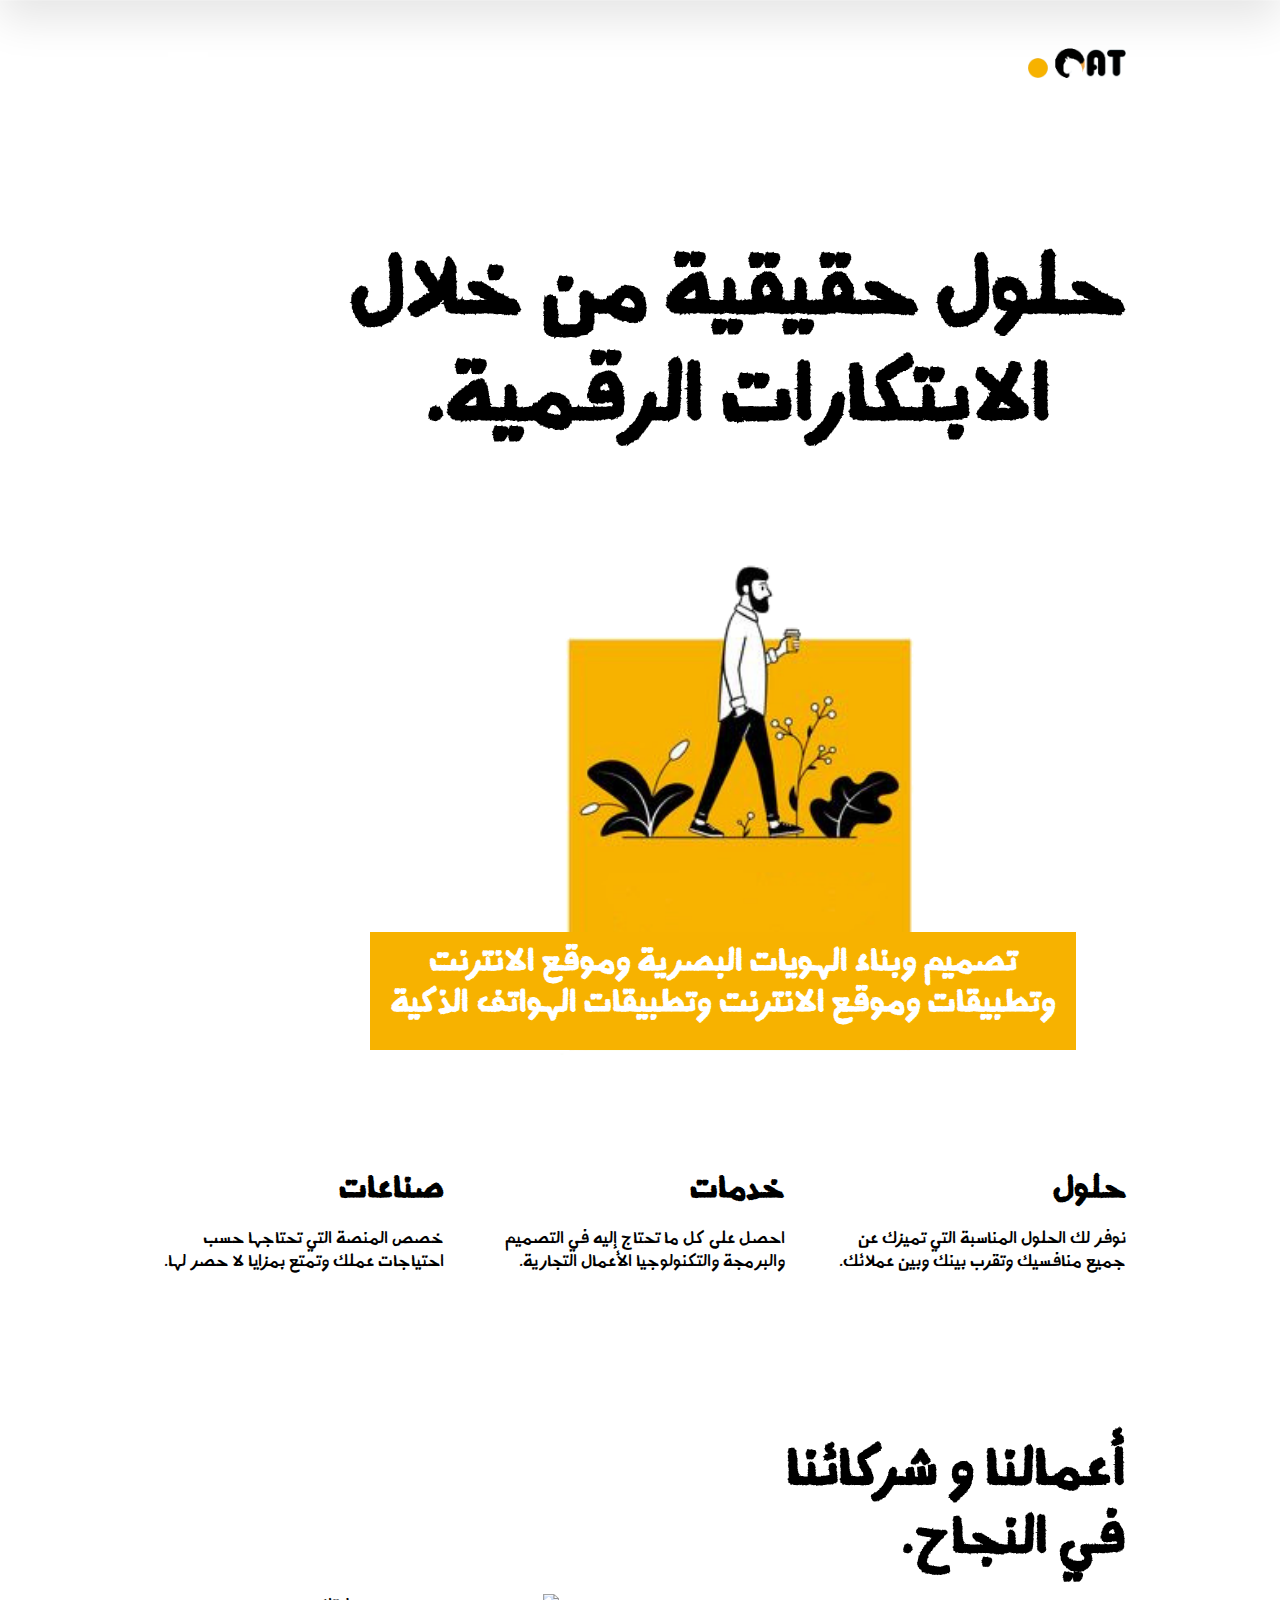
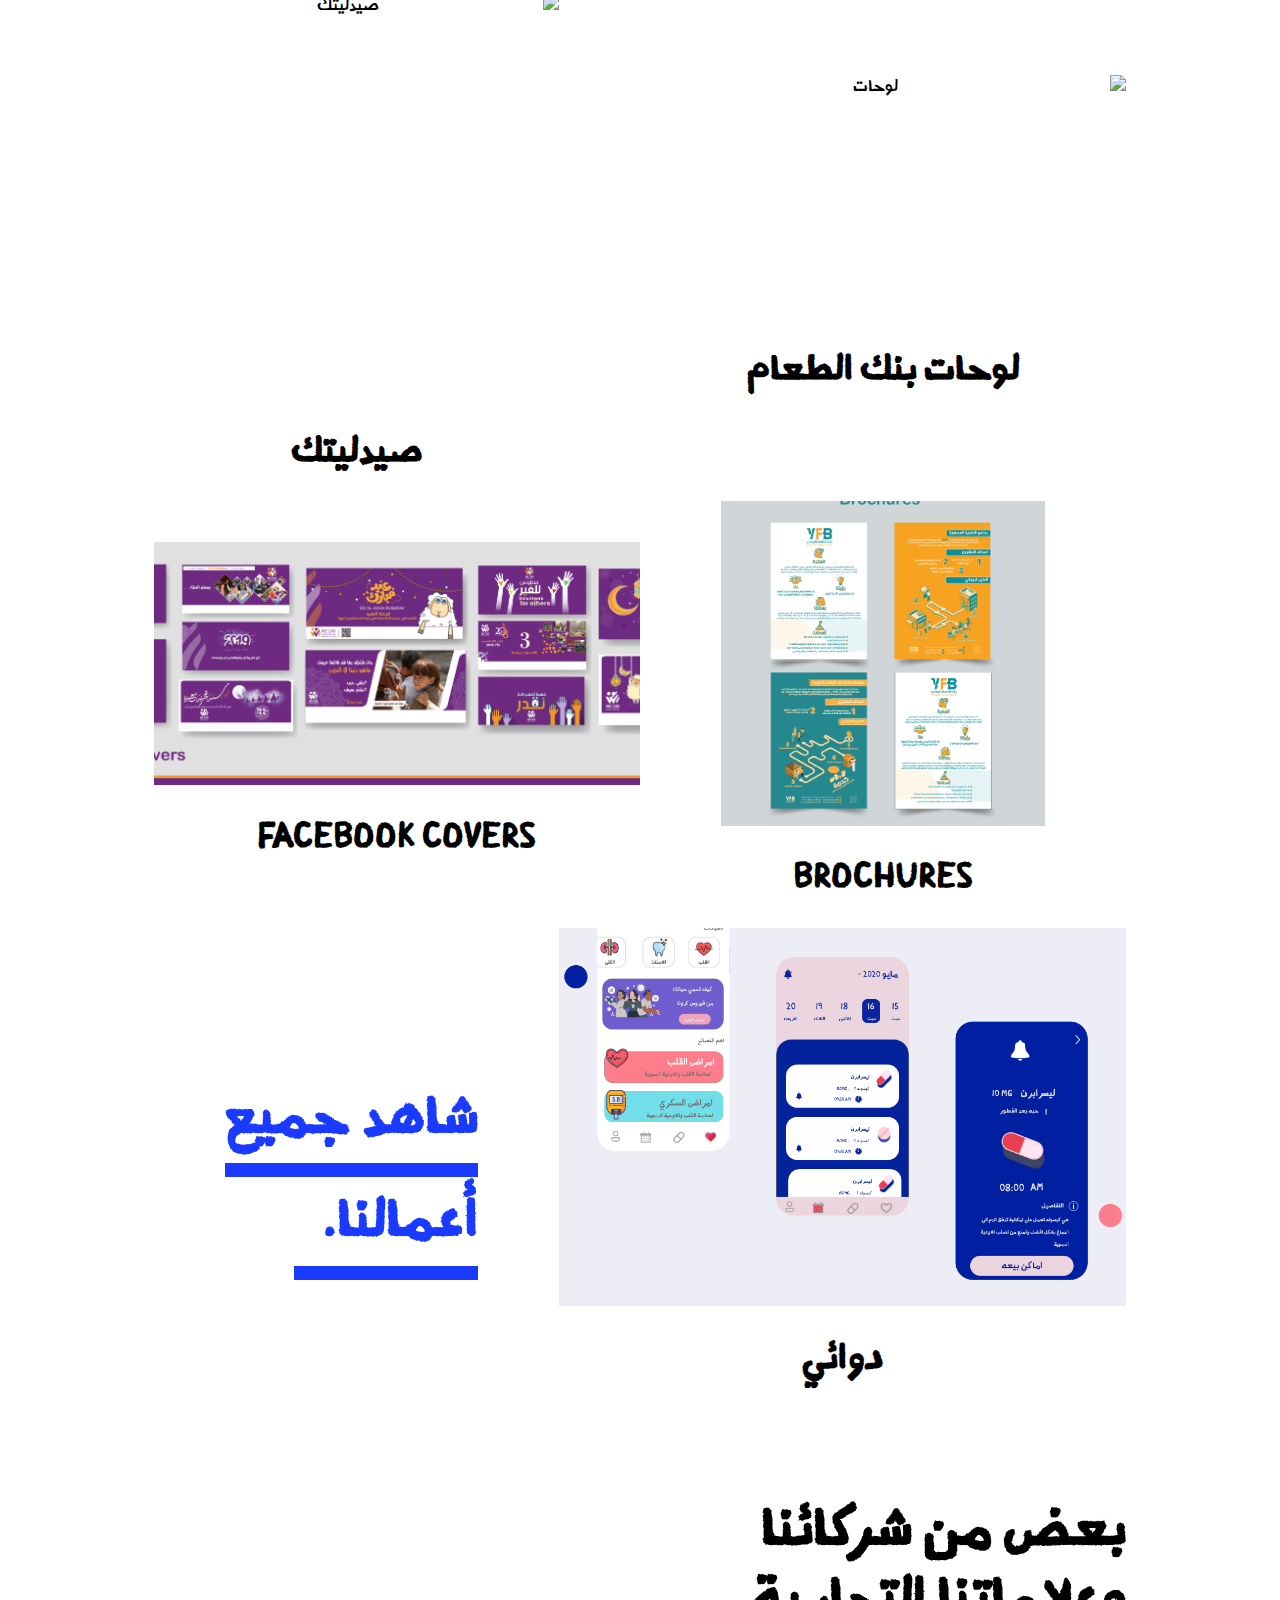
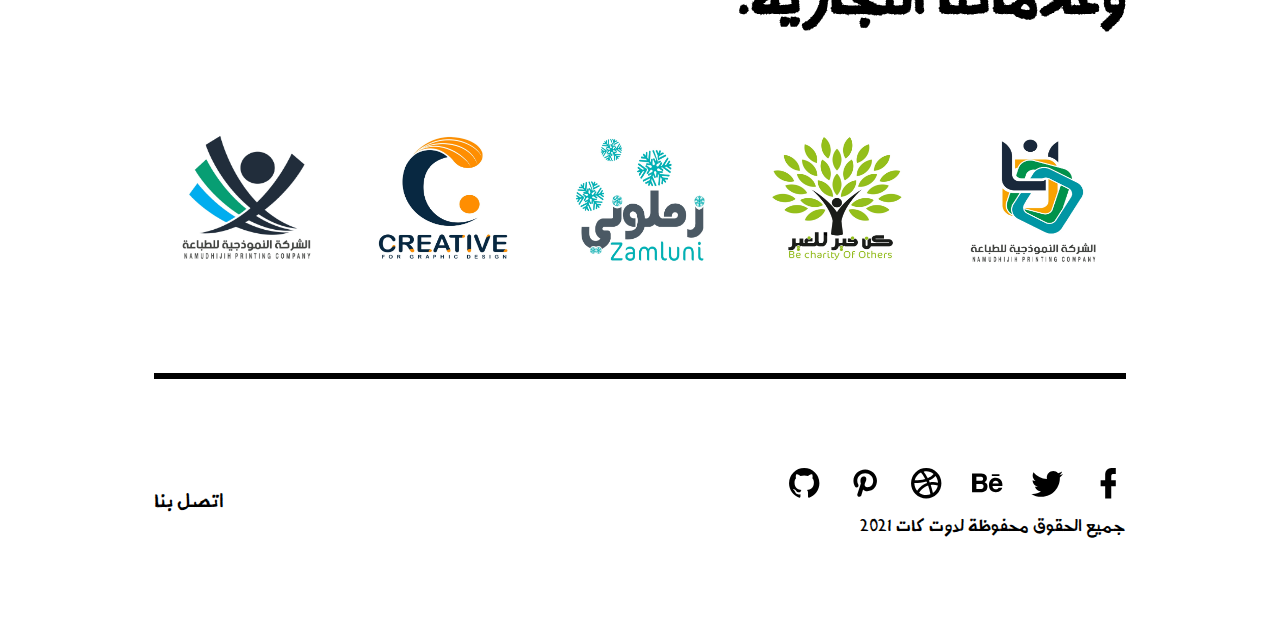
==== commit e26f3164: "Update index.html" ====
--- a/index.html
+++ b/index.html
@@ -9,7 +9,178 @@
     <link rel="stylesheet" href="style.css">
     <link rel="shortcut icon" href="t_logo.png">
 
-    <style type="text/css">.navMain{min-height:100vh;display:flex;align-items:center;padding:4vw 0 0}@media (max-width:47.99em){.navMain .h5{font-size:calc(2.5vw + 16px)}}.navMain .h1,.navMain .h2,.navMain .h3,.navMain .h4,.navMain .h5,.navMain .h6,.navMain .heading,.navMain h1,.navMain h2,.navMain h3,.navMain h4,.navMain h5,.navMain h6{line-height:1.1!important}.navMain h4.u-medium{font-size:calc(1.07143vw + 24.57143px)}.navMain .navMain-container{width:100%;display:flex;justify-content:space-between;margin:calc(1.78571vw + 34.28571px) 0}.navMain ul{list-style-type:none}.navMain p{max-width:400px}@media (max-width:120.0525em){.navMain p{max-width:300px}}@media (max-width:100em){.navMain p{max-width:280px}}@media (max-width:84.99em){.navMain p{max-width:220px}}@media (max-width:61.9275em){.navMain p{max-width:200px}}@media (max-width:29.99em){.navMain p{max-width:200px}}@media (max-width:47.99em){.navMain{align-items:flex-start;padding-top:80px;height:auto}.navMain .navMain-container{flex-wrap:wrap}.navMain .navMain-col{flex:0 0 50%;width:50%;margin-bottom:80px}}@media (max-width:85em){.navMain-col{transform:scale(.9)}.navMain-col p{font-size:18px}}@media (max-width:61.9275em){.navMain-col{transform:none}.navMain-col p{font-size:14px}}@media (max-width:29.99em){.navMain-col{flex:0 0 40%!important;width:40%!important}}@media (max-width:22.5em){.navMain-col{flex:0 0 100%!important;width:100%!important;margin-bottom:40px!important}}
+    <style type="text/css">
+    .navigation{
+    position: fixed;
+    top: 0;
+    left: 0;
+    width: 100%;
+    height: 100vh;
+    background: #111;
+    transition: 0.2e;
+    display: flex;
+    visibility: hidden;
+    opacity: 0;
+    
+}
+.navigation.active{
+    visibility: visible;
+    opacity: 1; 
+}
+.navigation .navArea{
+    position: relative;
+    width: 50%;
+    height: 100%;
+    display: flex;
+    justify-content: center;
+    align-items: center;
+}
+.navigation .navArea ul li
+ {
+    list-style: none;
+}
+.navigation .navArea ul li::before
+{
+  content: '';
+  position: absolute;
+  top: 0;
+  left: 0;
+  width: 100%;
+  background: #f00;  
+  z-index: -1;
+  opacity: 0;
+  transition: 0.5s;
+}
+.navigation .navArea ul li:nth-child(1)::before
+{
+    background: #905c49;
+}
+.navigation .navArea ul li:nth-child(2)::before
+{
+    background: #FAFE6B;
+}
+.navigation .navArea ul li:nth-child(3)::before
+{
+    background: #5FB2E6;
+}
+.navigation .navArea ul li:nth-child(4)::before
+{
+    background: #F84D96;
+}
+.navigation .navArea ul li:nth-child(5)::before
+{
+    background: #FF6969;
+}
+.navigation .navArea ul li:nth-child(6)::before
+{
+    background: #71F8F9;
+}
+
+.navigation .navArea ul li:hover::before
+{
+    opacity: 1;  
+}
+.navigation .navArea ul li a {
+    font-size: 3em;
+    font-weight: 600;
+    text-decoration: none;
+    color: rgba(255, 255, 255, 0.5);
+
+}
+.navigation .navArea ul li:hover a{
+    color: rgba(255, 255, 255, 1);
+}
+.imgArea{
+    position: relative;
+    width: 50%;
+    height: 100vh;
+    background: #f00;
+
+}
+.imgArea img {
+    position: absolute;
+    top: 0;
+    left: 0;
+    width: 100%;
+    height: 100%;
+    object-fit: cover;
+}
+.menuToggle {
+    position: absolute;
+    top: -9px;
+    left: 14px;
+    width: 40px;
+    height: 30px;
+    background: #fff url(menu1.png);
+    z-index: 1000;
+    background-size: 30px;
+    background-repeat: no-repeat;
+    background-position: center;
+    cursor: pointer;
+}
+.menuToggle.active
+{
+    background: #000 url(c.png);
+    z-index: 1000;
+    background-size: 25px;
+    background-repeat: no-repeat;
+    background-position: center;
+    filter: invert(1);
+}
+@media(max-width:768px){
+.navigation .navArea
+{
+    position: absolute;
+    width: 100%;
+    height: 100%;
+    display: flex;
+    justify-content: center;
+    align-items: center;
+    z-index: 10;
+}
+.navigation .navArea ul{
+    display: flex;
+    justify-content: center;
+    align-items: center;
+    flex-direction: column;
+}
+.navigation .navArea ul li
+{
+    color: #fff;
+    margin: 5px 10px;
+    padding: 5px 10px;
+}
+.navigation .navArea ul li:hover
+{
+    background: #EFE864
+}
+.navigation .navArea ul li a{
+    color: #000;
+    font-size: 2em;
+    letter-spacing: 2px;
+}
+.imgArea
+{
+    position: absolute;
+    width: 100%;
+    height: 100vh;
+    background: #f00;
+    align-items: center;
+}
+.navigation .navArea ul li:hover::before
+{
+    opacity: 0;
+}
+.imgArea{
+    position: absolute;
+    width: 100%;
+    height: 100hv;
+    background: #f00;
+    opacity: 0.7;
+}
+}
+    
+    .navMain{min-height:100vh;display:flex;align-items:center;padding:4vw 0 0}@media (max-width:47.99em){.navMain .h5{font-size:calc(2.5vw + 16px)}}.navMain .h1,.navMain .h2,.navMain .h3,.navMain .h4,.navMain .h5,.navMain .h6,.navMain .heading,.navMain h1,.navMain h2,.navMain h3,.navMain h4,.navMain h5,.navMain h6{line-height:1.1!important}.navMain h4.u-medium{font-size:calc(1.07143vw + 24.57143px)}.navMain .navMain-container{width:100%;display:flex;justify-content:space-between;margin:calc(1.78571vw + 34.28571px) 0}.navMain ul{list-style-type:none}.navMain p{max-width:400px}@media (max-width:120.0525em){.navMain p{max-width:300px}}@media (max-width:100em){.navMain p{max-width:280px}}@media (max-width:84.99em){.navMain p{max-width:220px}}@media (max-width:61.9275em){.navMain p{max-width:200px}}@media (max-width:29.99em){.navMain p{max-width:200px}}@media (max-width:47.99em){.navMain{align-items:flex-start;padding-top:80px;height:auto}.navMain .navMain-container{flex-wrap:wrap}.navMain .navMain-col{flex:0 0 50%;width:50%;margin-bottom:80px}}@media (max-width:85em){.navMain-col{transform:scale(.9)}.navMain-col p{font-size:18px}}@media (max-width:61.9275em){.navMain-col{transform:none}.navMain-col p{font-size:14px}}@media (max-width:29.99em){.navMain-col{flex:0 0 40%!important;width:40%!important}}@media (max-width:22.5em){.navMain-col{flex:0 0 100%!important;width:100%!important;margin-bottom:40px!important}}
     </style>
 
 <style type="text/css">
@@ -4284,7 +4455,7 @@
             list-style-type: none;
             display: flex;
             flex-wrap: wrap;
-            margin: 0 calc(-.89286vw + -17.14286px);
+            margin: 0 calc(-.89286vw + 9.85714px);
             justify-content: space-between
         }
 
@@ -4755,41 +4926,6 @@
         <span>القائمة</span>
     </a>
 </li>
-<!-- <li class="hide-mobile">
-    <a href="/search" title="بحث">
-        <svg version="1.1" xmlns="http://www.w3.org/2000/svg" class="icon icon-search" viewBox="0 0 24 24" id="icon-search">
-            <path d="M0 0h24v24H0z" fill="none">
-                </path>
-                <path d="M22.29 19.33L16.92 14a8 8 0 1 0-2.79 2.86l5.33 5.33zM10 14.82A4.82 4.82 0 1 1 14.82 10 4.82 4.82 0 0 1 10 14.82z">
-                    </path>
-                </svg>
-                <span>بحث</span>
-            </a>
-        </li> -->
-
-
-        <!-- <li>
-            <a href="/" active-class="none">
-                <svg version="1.1" xmlns="http://www.w3.org/2000/svg" class="icon icon-lang" viewBox="0 0 24 24" id="icon-lang">
-                    <path d="M0 0h24v24H0z" fill="none"></path>
-                    <path d="M12 22A10 10 0 1 0 2 12a10 10 0 0 0 10 10zm-6.92-6h2.55a13.34 13.34 0 0 0 1.81 3.57A8 8 0 0 1 5.08 16zM4 12a8.24 8.24 0 0 1 .26-2h2.91A13.27 13.27 0 0 0 7 12a13.27 13.27 0 0 0 .17 2H4.26A8.24 8.24 0 0 1 4 12zm8-7.53A11 11 0 0 1 14.23 8H9.77A11 11 0 0 1 12 4.47zM14.8 10a10.1 10.1 0 0 1 0 4H9.2a10.1 10.1 0 0 1 0-4zm5.2 2a8.24 8.24 0 0 1-.26 2h-2.91a13.27 13.27 0 0 0 .17-2 13.27 13.27 0 0 0-.17-2h2.91a8.24 8.24 0 0 1 .26 2zm-8 7.53A11 11 0 0 1 9.77 16h4.46A11 11 0 0 1 12 19.53zm2.56 0A13.34 13.34 0 0 0 16.37 16h2.55a8 8 0 0 1-4.36 3.57zM18.92 8h-2.55a13.34 13.34 0 0 0-1.81-3.57A8 8 0 0 1 18.92 8zM9.44 4.43A13.34 13.34 0 0 0 7.63 8H5.08a8 8 0 0 1 4.36-3.57z">
-                        </path>
-                    </svg>
-                    <span>English</span>
-                </a>
-            </li> -->
-            <!---->
-            <!-- <li class="is-user">
-                <a href="/login" title="تسجيل دخول">
-                    <svg version="1.1" xmlns="http://www.w3.org/2000/svg" class="icon icon-user" viewBox="0 0 24 24" id="icon-user">
-                        <path d="M0 0h24v24H0z" fill="none">
-                            </path>
-                            <path d="M8 6a4 4 0 1 1 4 4 4 4 0 0 1-4-4zm14 11.34V22H2v-4.66l.4-.53a12 12 0 0 1 19.2 0zm-4.72.66a8 8 0 0 0-10.56 0z">
-                                </path>
-                            </svg>
-                            <span>تسجيل دخول</span>
-                        </a>
-                    </li> -->
                 </ul>
             </header>
             <!---->
@@ -4817,30 +4953,13 @@
 
             <div class="toggle" onclick="toggle()"></div>
         </header> -->
-
+    
+     
         <header id="header" class="header" style="transform: translate3d(0px, 0px, 0px);">
             <div class="header-logo">
                 <div class="appLogo">
                     <a title="DOTCAT">
-                        <!-- <div class="appLogo-icon" >
-                            <svg version="1.1" xmlns="http://www.w3.org/2000/svg" class="icon icon-logoIcon appLogo-icon-main" viewBox="0 0 327.3 276.1" id="icon-logoIcon">
-                            <path d="M189.2 51.1H271V10.2h-81.8V0H30.7v40.9h158.5zM189.2 107.3H271V66.4h-81.8V56.2H15.3v40.9h173.9zM286.3 66.4h40.9v40.9h-40.9zM271 163.6v-40.9h-81.8v-10.2H30.7v40.9h158.5v10.2zM189.2 178.9v-10.2H0v40.9h189.2v10.2h138.1v-40.9zM189.2 225H30.7v40.9h158.5v10.2H271v-40.9h-81.8z">
-                                </path>
-                            </svg>
-                            <svg version="1.1" xmlns="http://www.w3.org/2000/svg" class="icon icon-arrowR2" viewBox="0 0 24 24" id="icon-arrowR2">
-                                <path d="M0 0h24v24H0z" fill="none">
-                                    </path>
-                                    <path d="M18.61 6.5l-2.06 2.1 1.88 1.92H0v3h18.43l-1.88 1.88 2.06 2.1L24 12z">
-                                        </path>
-                                    </svg>
-                                </div>
-                                <div class="appLogo-typo">
-                                    <svg version="1.1" xmlns="http://www.w3.org/2000/svg" class="icon icon-logoText" viewBox="0 0 508.5 143.8" id="icon-logoText">
-                                        <path d="M132.7 81.8H51.8c-11.6 0-19.8-2.5-24.5-6.1-4.7-3.6-7.1-9.4-7.1-16.9.2-6.2 1.1-12.3 2.7-18.2l-1.7-1.7L4 42.6C1.5 49.6.1 57 0 64.5c0 14.1 4.1 24.8 12.2 32.2 8.1 7.4 19.9 11.1 35.3 11.1h109.2v-69h-24v43zM264 81.8h-61.6V0h-24v107.8H288V43.9h-24zM484.5 38.9v43h-49.1c-5.5 0-9.8-1.2-13.1-3.5V43.9h-24v38h-64.6V0h-24v107.8h94.5l8.4-13.6c2.3 2.6 10.1 14.1 22.1 13.6h73.8v-69l-24 .1zM264 .2h24v18h-24zM484.5 125.8h24v18h-24zM108.7.2h24v18h-24zM74.5.2h24v18h-24zM398.4 125.8h24v18h-24zM364.2 125.8h24v18h-24z">
-                                            </path>
-                                        </svg>
-                                    </div>
-                                 -->
+                   
                          <div class="logo">
 
                         
@@ -4854,48 +4973,49 @@
 
                         <ul class="header-menu" onclick="toggle()">
                                             <li>
-                                                <a href="#0" title="القائمة">
-                                                    <svg version="1.1" xmlns="http://www.w3.org/2000/svg" class="icon icon-menu" viewBox="0 0 24 24" id="icon-menu">
-                                                        <path d="M0 0h24v24H0z" fill="none">
-                                                            </path>
-                                                            <path d="M9 9.96h13v4H9zM2 2h20v4H2zM6 18h16v4H6z">
-                                                                </path>
-                                                            </svg>
-                                                            <span>القائمة</span>
-                                                        </a>
+                                                    <div class="menuToggle" onclick="ToggleMenu();" >
+                                                            <!-- <a href="#0" title="القائمة">
+                                                                    <svg version="1.1" xmlns="http://www.w3.org/2000/svg" class="icon icon-menu" viewBox="0 0 24 24" id="icon-menu">
+                                                                        <path d="M0 0h24v24H0z" fill="none">
+                                                                            </path>
+                                                                            <path d="M9 9.96h13v4H9zM2 2h20v4H2zM6 18h16v4H6z">
+                                                                                </path>
+                                                                            </svg>
+                                                                            <span>القائمة</span>
+                                                                        </a> -->
+                                                        </div>
+                                                        <div class="navigation">
+                                                                <div class="navArea">
+                                                                    <ul>
+                                                                        <li>
+                                                                            <a href="#"  onclick="ToggleMenu();">الرئيسة</a>
+                                                                        </li>
+                                                                        <li>
+                                                                                <a href="#"  onclick="ToggleMenu();" >حول</a>
+                                                                            </li>   
+                                                                        <li>
+                                                                            <a href="#" onclick="ToggleMenu();" >خدماتنا</a>
+                                                                        </li>
+                                                                        <li>
+                                                                            <a href="#" onclick="ToggleMenu();">أعمالنا</a>
+                                                                        </li>      <li>
+                                                                            <a href="#"  onclick="ToggleMenu();">توصل</a>
+                                                                        </li>  
+                                                                       
+                                                                          <!-- <li>
+                                                                            <a href="#"  onmouseenter="changImage('6.png')" onclick="ToggleMenu();">Back</a>
+                                                                        </li>      <li>
+                                                                            <a href="#"  onmouseenter="changImage('1.png')" onclick="ToggleMenu();">Sing in</a>
+                                                                        </li> -->
+                                                                    </ul>
+                                                                   
+                                                                </div>
+                                                               <div class="imgArea">
+                                                                        <img src="1.png" alt="" id="slider">
+                                                                    </div>
+                                                            </div>
                                                     </li>
-                                                    <!-- <li class="hide-mobile">
-                                                        <a href="/search" title="بحث"><svg version="1.1" xmlns="http://www.w3.org/2000/svg" class="icon icon-search" viewBox="0 0 24 24" id="icon-search">
-                                                            <path d="M0 0h24v24H0z" fill="none">
-                                                                </path>
-                                                                <path d="M22.29 19.33L16.92 14a8 8 0 1 0-2.79 2.86l5.33 5.33zM10 14.82A4.82 4.82 0 1 1 14.82 10 4.82 4.82 0 0 1 10 14.82z">
-                                                                    </path>
-                                                                </svg>
-                                                                <span>بحث</span>
-                                                            </a>
-                                                        </li> -->
-                                                        <!-- <li>
-                                                            <a href="/" active-class="none">
-                                                                <svg version="1.1" xmlns="http://www.w3.org/2000/svg" class="icon icon-lang" viewBox="0 0 24 24" id="icon-lang">
-                                                                    <path d="M0 0h24v24H0z" fill="none">
-                                                                        </path>
-                                                                        <path d="M12 22A10 10 0 1 0 2 12a10 10 0 0 0 10 10zm-6.92-6h2.55a13.34 13.34 0 0 0 1.81 3.57A8 8 0 0 1 5.08 16zM4 12a8.24 8.24 0 0 1 .26-2h2.91A13.27 13.27 0 0 0 7 12a13.27 13.27 0 0 0 .17 2H4.26A8.24 8.24 0 0 1 4 12zm8-7.53A11 11 0 0 1 14.23 8H9.77A11 11 0 0 1 12 4.47zM14.8 10a10.1 10.1 0 0 1 0 4H9.2a10.1 10.1 0 0 1 0-4zm5.2 2a8.24 8.24 0 0 1-.26 2h-2.91a13.27 13.27 0 0 0 .17-2 13.27 13.27 0 0 0-.17-2h2.91a8.24 8.24 0 0 1 .26 2zm-8 7.53A11 11 0 0 1 9.77 16h4.46A11 11 0 0 1 12 19.53zm2.56 0A13.34 13.34 0 0 0 16.37 16h2.55a8 8 0 0 1-4.36 3.57zM18.92 8h-2.55a13.34 13.34 0 0 0-1.81-3.57A8 8 0 0 1 18.92 8zM9.44 4.43A13.34 13.34 0 0 0 7.63 8H5.08a8 8 0 0 1 4.36-3.57z">
-                                                                            </path>
-                                                                        </svg>
-                                                                        <span>English</span>
-                                                                    </a>
-                                                                </li> -->
-                                                                <!---->
-                                                                    <!-- <li class="is-user">
-                                                                        <a href="/login" title="تسجيل دخول">
-                                                                            <svg version="1.1" xmlns="http://www.w3.org/2000/svg" class="icon icon-user" viewBox="0 0 24 24" id="icon-user">
-                                            <path d="M0 0h24v24H0z" fill="none"> </path>
-                                                <path d="M8 6a4 4 0 1 1 4 4 4 4 0 0 1-4-4zm14 11.34V22H2v-4.66l.4-.53a12 12 0 0 1 19.2 0zm-4.72.66a8 8 0 0 0-10.56 0z">
-                                            </path>
-                                        </svg>
-                                        <span>تسجيل دخول</span>
-                                    </a>
-                                    </li> -->
+                                                   
                                     </ul>
                                     </header>
 
@@ -4921,20 +5041,7 @@
                 </div>
 
             </li>
-            <!-- <li>
-
-                <img src="lef1t.png" alt="">
-
-            </li> -->
-       
-<!-- <div class="redImage">
-        <li>
-                
-                                <img src="lifte.png" class="imgTwo" alt="">
-                
-      </li>
-
-</div> -->
+    
         
           
        
@@ -4944,9 +5051,7 @@
 
             </li>
         
-            <!-- <section class="banner" id="home"> -->
-                <!-- <h1>
-                     </h1> -->
+          
                 <br>
                
             <!-- </section> -->
@@ -4959,9 +5064,18 @@
 
     <section class="u-mt-md"><div class="grid is-desktop-4 is-6 homeServices">
         <div class="column u-mb-sm"
-        ><h4><a href="/ar/solutions" class="" title="حلول"> حلول </a></h4>
+        ><h4><a href="#" class="" title="حلول"> حلول </a></h4>
         <p>نوفر لك الحلول المناسبة التي تميزك عن جميع منافسيك وتقرب بينك وبين عملائك.</p>
-    </div><div class="column u-mb-sm"><h4><a href="/ar/services" class="" title="خدمات"> خدمات </a></h4><p>احصل على كل ما تحتاج إليه في التصميم والبرمجة والتكنولوجيا الأعمال التجارية.</p></div><div class="column u-mb-sm"><h4><a href="/ar/industries" class="" title="صناعات"> صناعات </a></h4><p>خصص المنصة التي تحتاجها حسب احتياجات عملك وتمتع بمزايا لا حصر لها.</p></div></div></section>
+    </div>
+    <div class="column u-mb-sm">
+        <h4><a href="#" class="" title="خدمات"> خدمات </a></h4>
+        <p>احصل على كل ما تحتاج إليه في التصميم والبرمجة والتكنولوجيا الأعمال التجارية.</p>
+    </div>
+    <div class="column u-mb-sm">
+        <h4><a href="#" class="" title="صناعات"> صناعات </a>
+        </h4><p>خصص المنصة التي تحتاجها حسب احتياجات عملك وتمتع بمزايا لا حصر لها.</p>
+    </div>
+</div></section>
 
     <!-- Services-->
 
@@ -5166,7 +5280,7 @@
                 <div class="footer-col">
                     <ul class="Socials">
                         <li>
-                            <a href="https://www.facebook.com/baianat" target="blank" rel="noopener" title="Baianat Facebook">
+                            <a href="https://www.facebook.com/dotcat4tik" target="blank" rel="noopener" title="Baianat Facebook">
                                 <svg version="1.1" xmlns="http://www.w3.org/2000/svg" class="icon icon-facebook" viewBox="0 0 24 24"
                                     id="icon-facebook">
                                     <path d="M0 0h24v24H0z" fill="none"></path>
@@ -5175,7 +5289,7 @@
                             </a>
                         </li>
                         <li>
-                            <a href="https://twitter.com/baianat" target="blank" rel="noopener" title="Baianat Twitter">
+                            <a href="https://twitter.com/dotcat4tik" target="blank" rel="noopener" title="Baianat Twitter">
                                 <svg version="1.1" xmlns="http://www.w3.org/2000/svg" class="icon icon-twitter" viewBox="0 0 24 24"
                                     id="icon-twitter">
                                     <path d="M0 0h24v24H0z" fill="none"></path>
@@ -5184,7 +5298,7 @@
                             </a>
                         </li>
                         <li>
-                            <a href="https://www.behance.net/baianat" target="blank" rel="noopener" title="Baianat Behance">
+                            <a href="https://www.behance.net/dotcat4tik" target="blank" rel="noopener" title="Baianat Behance">
                                 <svg version="1.1" xmlns="http://www.w3.org/2000/svg" class="icon icon-behance" viewBox="0 0 24 24"
                                     id="icon-behance">
                                     <path d="M0 0h24v24H0z" fill="none"></path>
@@ -5193,7 +5307,7 @@
                             </a>
                         </li>
                         <li>
-                            <a href="https://dribbble.com/baianat" target="blank" rel="noopener" title="Baianat Dribbble">
+                            <a href="https://dribbble.com/dotcat4tik" target="blank" rel="noopener" title="Baianat Dribbble">
                                 <svg version="1.1" xmlns="http://www.w3.org/2000/svg" class="icon icon-dribbble" viewBox="0 0 24 24"
                                     id="icon-dribbble">
                                     <path d="M0 0h24v24H0z" fill="none"></path>
@@ -5202,7 +5316,7 @@
                             </a>
                         </li>
                         <li>
-                            <a href="https://www.pinterest.com/baianat/" target="blank" rel="no-opener" title="Baianat Pinterest">
+                            <a href="https://www.pinterest.com/dotcat4tik/" target="blank" rel="no-opener" title="Baianat Pinterest">
                                 <svg version="1.1" xmlns="http://www.w3.org/2000/svg" class="icon icon-pinterest" viewBox="0 0 24 24"
                                     id="icon-pinterest">
                                     <path d="M0 0h24v24H0z" fill="none"></path>
@@ -5211,7 +5325,7 @@
                             </a>
                         </li>
                         <li>
-                            <a href="https://github.com/baianat" target="blank" rel="noopener" title="Baianat Github">
+                            <a href="https://github.com/dotcat4tik" target="blank" rel="noopener" title="Baianat Github">
                                 <svg version="1.1" xmlns="http://www.w3.org/2000/svg" class="icon icon-github" viewBox="0 0 24 24"
                                     id="icon-github">
                                     <path d="M0 0h24v24H0z" fill="none"></path>
@@ -5224,10 +5338,10 @@
                 </div>
                 <div class="footer-col">
                     <ul class="footer-nav u-text-lg">
-                        <li><a href="/ar/company" class="" title="الشركة"> </a></li>
-                        <li><a href="/ar/explore" class="" title="اكتشف"> </a></li>
-                        <li><a href="/ar/legal" class="" title="القوانين"> </a></li>
-                        <li><a href="/ar/contact" class="" title="اتصل بنا">اتصل بنا </a></li>
+                        <li><a href="#" class="" title="الشركة"> </a></li>
+                        <li><a href="#" class="" title="اكتشف"> </a></li>
+                        <li><a href="#" class="" title="القوانين"> </a></li>
+                        <li><a href="#" class="" title="اتصل بنا">اتصل بنا </a></li>
                     </ul>
                 </div>
             </footer>
@@ -5249,6 +5363,17 @@
 
 
 </div>
+<script>
+    function changImage(anything){
+document.getElementById('slider').src=anything;
+    }
+    function ToggleMenu(){
+        const menuToggle=document.querySelector('.menuToggle');
+        const navigation=document.querySelector('.navigation');
+        menuToggle.classList.toggle('active')
+        navigation.classList.toggle('active')
+    }
+        </script>
     <script type="text/javascript">
         window.addEventListener("scroll", function () {
             var header = document.querySelector("header");
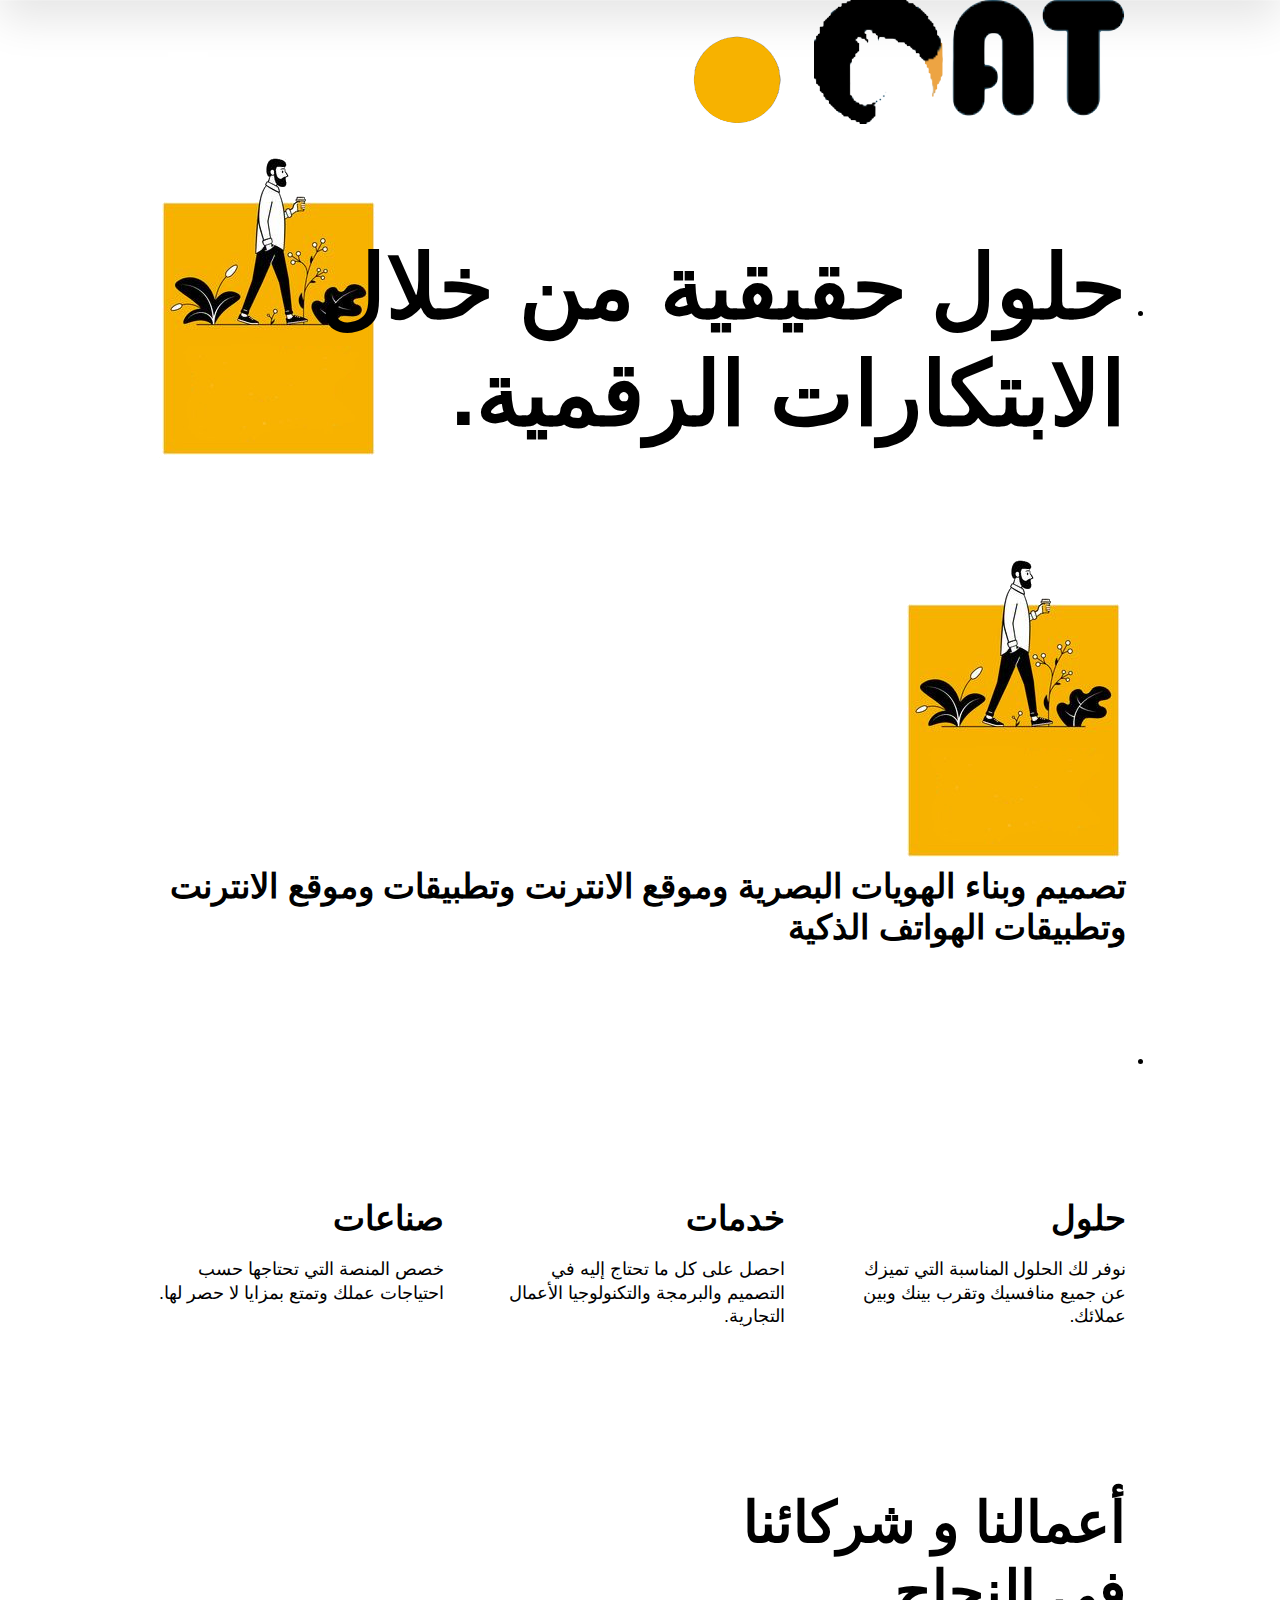
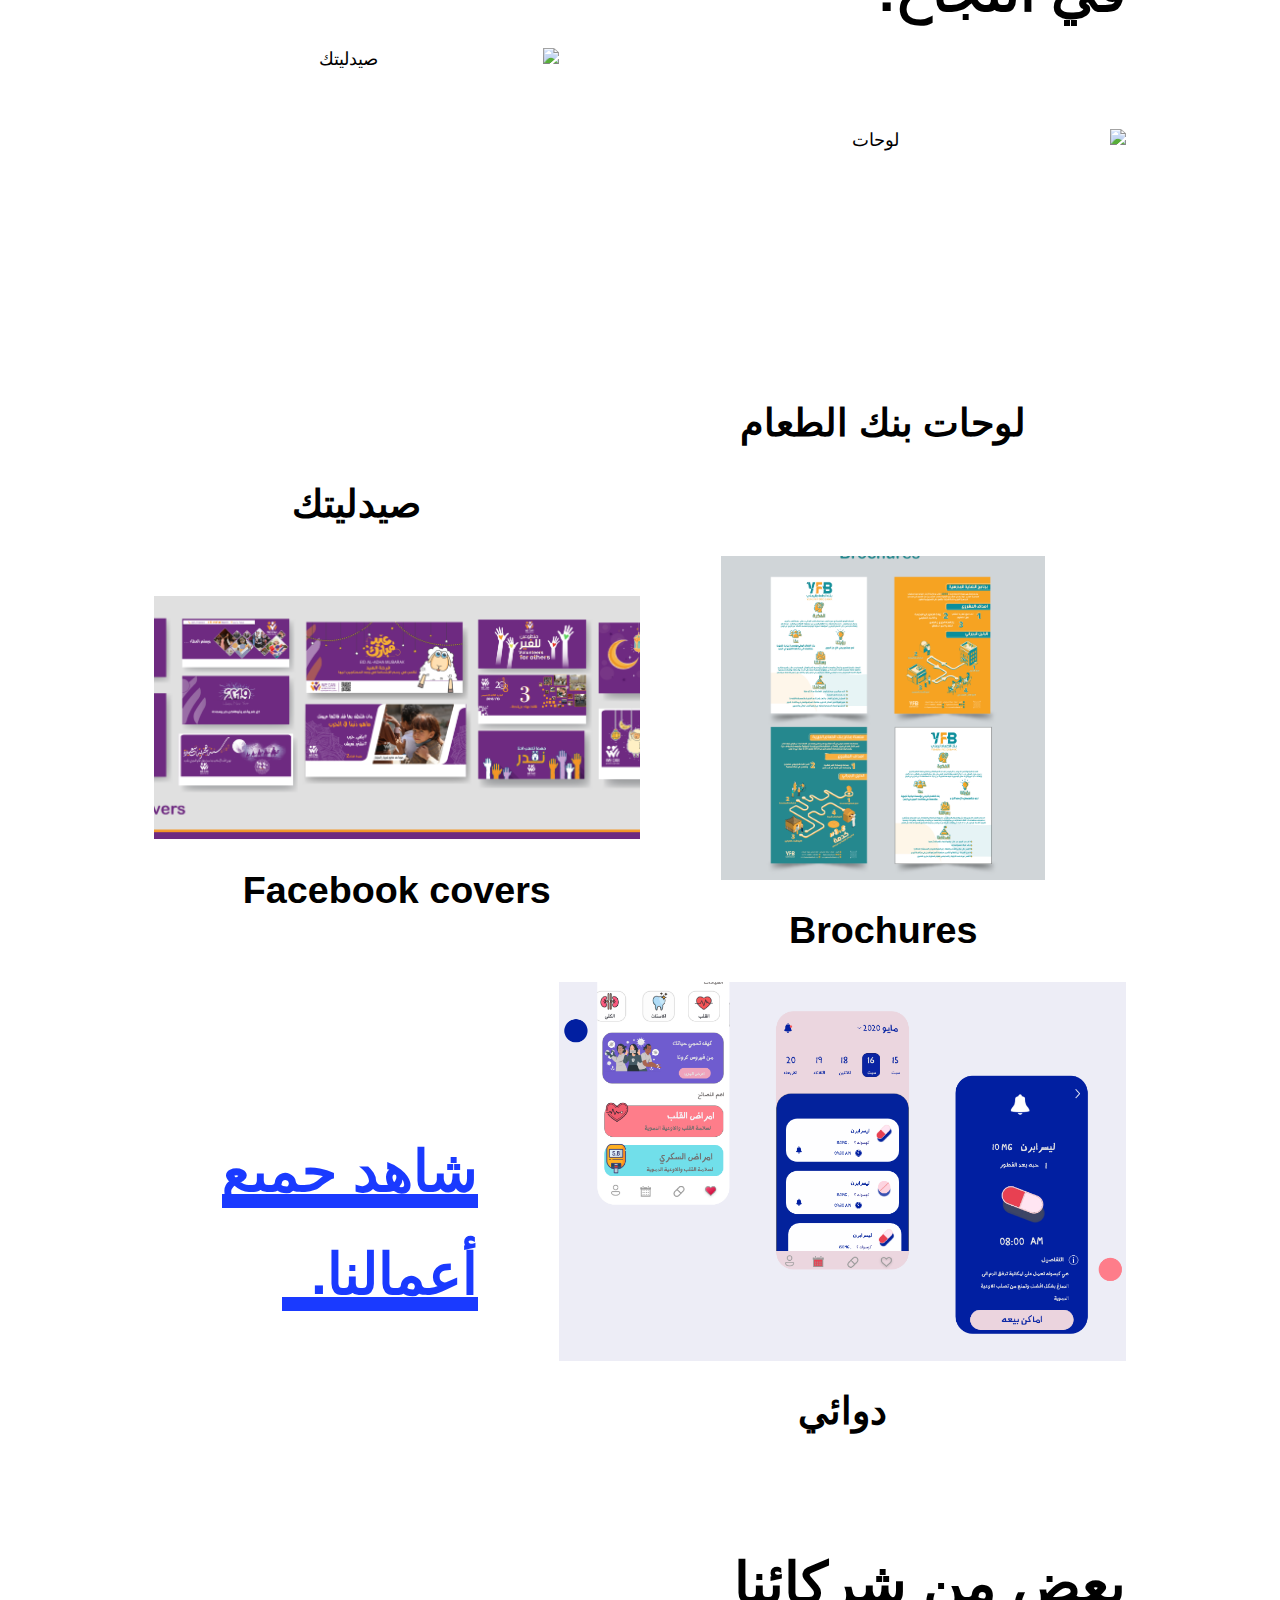
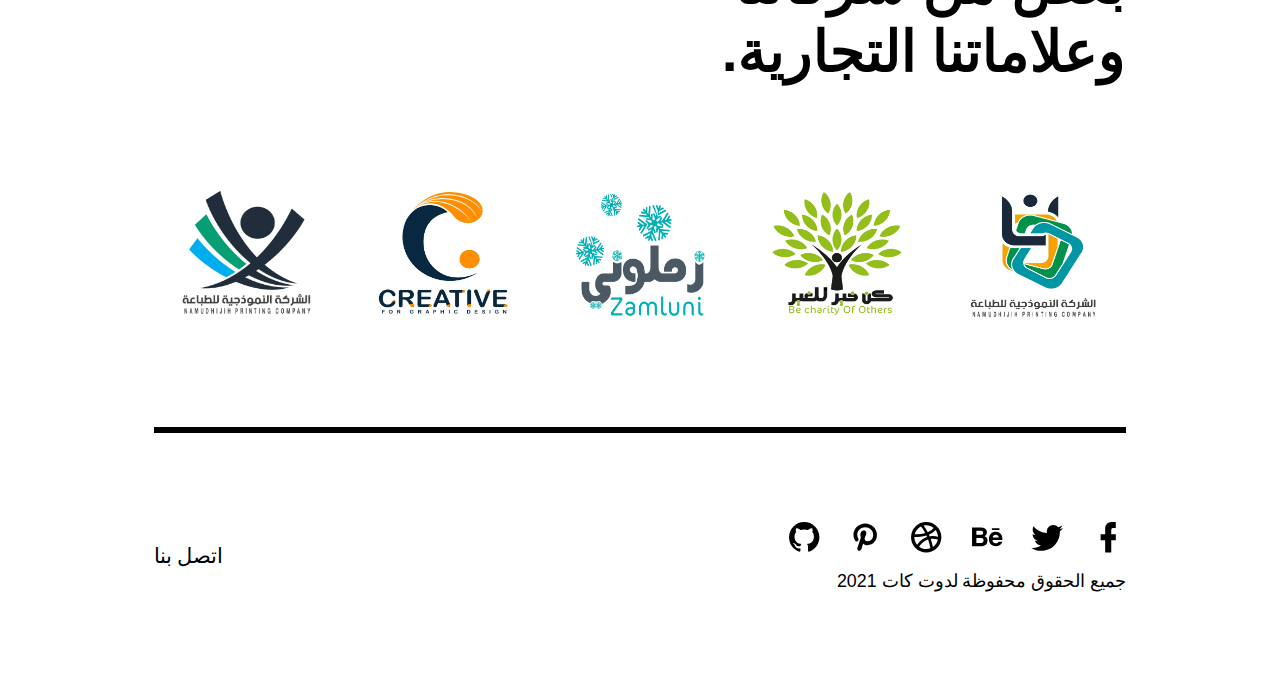
==== commit 9489e81c: "update file" ====
--- a/index.html
+++ b/index.html
@@ -5386,5 +5386,5 @@
         }
     </script>
 </body>
-
+ 
 </html>
--- a/style.css
+++ b/style.css
@@ -1,740 +1,171 @@
-@font-face{
-    font-family: myFont;
-    src: url('t.ttf');
- 
-}
-*{
-    margin: 0;
-    padding: 0;
-    box-sizing: border-box;
-    font-family: myFont;
-}
-html{
-    scroll-behavior: smooth;
-}
-.navMain {
-    min-height: 100vh;
-    display: flex;
-    align-items: center;
-    padding: 4vw 0 0;
-}
 
-.menu-btn {
-    position: fixed;
-    margin: 1em;
-    font-size: 24px;
-}
-
-.menu {
-    position: absolute;
-    top: 0;
-    width: 100%;
-    height: 100vh;
-    background: #121212;
-    opacity: 0;
-}
-
-.close-menu {
-    position: fixed;
-    margin: 1em;
-    font-size: 24px;
-    color: #fff;
-    z-index: 1;
-}
-
-.nav {
-    position: absolute;
-    left: 21%;
-    margin-top: 8%;
-}
-
-.nav ul {
-    list-style: none;
-}
-
-.main-menu-item {
-    padding-top: 30px;
-}
-
-.main-menu-item a {
-    text-decoration: none;
-    color: #fff;
-    font-weight: lighter;
-}
-
-.submenu-item a {
-    color: grey;
-}
-
-.submenu li {
-    margin: 20px 0;
-}
-
-a ion-icon {
-    position: relative;
-    font-size: 9px;
-    opacity: 0.4;
-}
-
-.submenu {
-    display: none;
-}
-
-.contact {
-    color: #fff;
-    position: absolute;
-    bottom: 70px;
-    right: 24%;
-}
-
-.contact p {
-    font-weight: lighter;
-    color: grey;
-    font-family: "Helvetica";
-}
-
-.media {
-    position: absolute;
-    bottom: 70px;
-    left: 22%;
-}
-
-.media ul {
-    list-style: none;
-}
-
-.media ul li {
-    display: inline-block;
-    color: grey;
-    font-weight: lighter;
-    padding-right: 16px;
-}
-
-@media(max-width: 768px) {
-  
-
-    .nav {
-          margin-top: 20%;
-    }
-
-    .contact {
-          display: none;
-    }
-}
-.theims{
-    /* margin-top: 145px; */
-    /* margin-left: 49px; */
-    background: #fff;
-    width: 100%;
-    display: block;
-    justify-content: space-around;
-    align-items: center; 
-    /* padding: 40px 100px; */
-
-    /* padding: 23px 0px; */
-    z-index: 1000;
-    transition: 0.6s;
-}
-.imgOne{
-    margin-top: 100px;
-}
-
-/* 
-*/
-
-
-.container5 {
-    position: relative;
-    font-family: Arial;
-    font-size: 24px;
-    text-align: center;
-  }
-  
-  .text-block {
-    position: absolute;
-    bottom: 14px;
-    right: 50px;
-    background-color: #f7b200;
-    color: white;
-    /* padding-left: 86px;
-    padding-right: 22px; */
-    padding: 8px;
-    left: 0px;
-    width: 91%;
-    text-align: center;
-    margin-left: 18px;
-  }
-
-/* 
- */
-.htext3{
-    margin-top: 100px;
-}
-.theims ul{
-    position: relative;
-    display: flex;
-    justify-content: unset;
-    align-items: center;
-}
-.theims ul li{
-    
-    position: relative;
-    list-style: none;
-}
-.theims ul li img{
-    width: 370px;
-}
-.imgTwo{
-    margin-bottom: 110px;
-    margin-top: -27px;
-}
-header{
+.navigation{
     position: fixed;
     top: 0;
     left: 0;
     width: 100%;
+    height: 100vh;
+    background: #111;
+    transition: 0.2e;
     display: flex;
-    justify-content: space-around;
-    align-items: center; 
-    /* padding: 40px 100px; */
-
-    padding: 23px 0px;
-    z-index: 1000;
-    transition: 0.6s;
+    visibility: hidden;
+    opacity: 0;
+    
 }
-header.sticky
-{
-padding: 5px 0px;
-background: #000;
-
+.navigation.active{
+    visibility: visible;
+    opacity: 1; 
 }
-header .logo
-{
+.navigation .navArea{
     position: relative;
-    font-weight: 700;
-    color: #000;
-    text-decoration: none;
-    font-size: 2em;
-    text-transform: uppercase;
-    letter-spacing: 2px;
-    transition: 0.6s;
-
-}
-header .logo img{
-      /* position: relative; */
-    /* width: 81px; */
-    height: 30px;
-    text-align: center;
-    align-items: center;
-    margin-top: 20px;
-    /* margin-left: 560px; */
-    right: 0px;
-}
-header ul{
-    position: relative;
+    width: 50%;
+    height: 100%;
     display: flex;
     justify-content: center;
     align-items: center;
 }
-header ul li {
-    position: relative;
-     list-style: none;
+.navigation .navArea ul li
+ {
+    list-style: none;
 }
-header ul li a{
-    position: relative;
-    margin: 0 15px;
+.navigation .navArea ul li::before
+{
+  content: '';
+  position: absolute;
+  top: 0;
+  left: 0;
+  width: 100%;
+  background: #f00;  
+  z-index: -1;
+  opacity: 0;
+  transition: 0.5s;
+}
+.navigation .navArea ul li:nth-child(1)::before
+{
+    background: #905c49;
+}
+.navigation .navArea ul li:nth-child(2)::before
+{
+    background: #FAFE6B;
+}
+.navigation .navArea ul li:nth-child(3)::before
+{
+    background: #5FB2E6;
+}
+.navigation .navArea ul li:nth-child(4)::before
+{
+    background: #F84D96;
+}
+.navigation .navArea ul li:nth-child(5)::before
+{
+    background: #FF6969;
+}
+.navigation .navArea ul li:nth-child(6)::before
+{
+    background: #71F8F9;
+}
+
+.navigation .navArea ul li:hover::before
+{
+    opacity: 1;  
+}
+.navigation .navArea ul li a {
+    font-size: 3em;
+    font-weight: 600;
     text-decoration: none;
-    color: #000;
-    letter-spacing: 2px;
-    font-weight: 300;
-    transition: 0.6s;
+    color: rgba(255, 255, 255, 0.5);
 
 }
-header.sticky .logo,
-header.sticky ul li a
-{
-    color: #fff;
+.navigation .navArea ul li:hover a{
+    color: rgba(255, 255, 255, 1);
 }
-.banner{
+.imgArea{
     position: relative;
-    width: 100%;
-    min-height: 100vh;
-    /* background: url(1.png); */
-    background-size: cover;
-    display: flex;
-    justify-content: center;
-    align-items: center;
-}
-.banner h2{
-    color: #000;
-    font-size: 54px;
-    text-transform: uppercase;
-    text-align: end;
-    line-height: 2em;
-    /* margin-right: 40px;
-    margin-top: 206px; */
-}
-.banner h3{
-    margin-top: 180px;
-    text-align: end;
-    margin-right: 88px;
-}
-
-.banner h2 span{
-    color: #7338a4;
-}
-.sec
-{
-    background: #fff;
-    color: #000;
-    padding: 100px;
-    min-height: 100vh;
-    display: flex;
-    justify-content: center;
-    align-items: center;
+    width: 50%;
+    height: 100vh;
+    background: #f00;
 
 }
-
-.sec .content
-{
-    position: relative;
-    text-align: center;
-    width: 100%;
-    /* color: #fff;
-    background: #000; */
-}
- .lo
-{
-    position: relative;
-    text-align: center;
-    width: 100%;
-    color: #fff;
-    background: #000;
-}
-.grid-container {
-    display: grid;
-    grid-template-columns: auto auto auto;
-    background-color: #2196F3;
-    padding: 10px;
-  }
-  
-  .grid-item {
-    background-color: rgba(255, 255, 255, 0.8);
-    border: 1px solid rgba(0, 0, 0, 0.8);
-    padding: 20px;
-    font-size: 30px;
-    text-align: center;
-  }
-  .logos{
-    width: 100%;
-    display: flex;
-    justify-content: space-around;
-    align-items: center;
-    /* padding: 40px 100px; */
-    padding: 23px 0px;
-    z-index: 1000;
-    transition: 0.6s;
-  }
-.mxw800p{
-    max-width: 800px;
-    margin: 0 auto;
-}
-h3{
-    font-size: 40px;
-    font-weight: 200;
-    margin-bottom: 10px;
-}
-
-.sec .content .mxw800p ul{
-    position: relative;
-    display: flex;
-    justify-content: unset;
-    align-items: center;
-}
-.sec .content .mxw800p ul li{
-    position: relative;
-    list-style: none;
-}
-p{
-    position: relative;
-    font-size: 18px;
-   font-weight: 300;
-   margin-bottom: 20px;
-   letter-spacing: 1px; 
-}
-.btn
-{
-    position: relative;
-    display: inline-block;
-    padding: 10px 30px;
-    background: #fff;
-    text-decoration: none;
-    color: #7338a4;
-}
-.services
-{
-    position: relative;
-    display: grid;
-    grid-template-columns: repeat(auto-fit,minmax(300px,1fr));
-    grid-gap: 30px;
-    max-width: 100%;
-    margin-top: 40px;
-
-}
-.servicess
-{
-    position: relative;
-    display: grid;
-    grid-template-columns: repeat(auto-fit,minmax(300px,1fr));
-    grid-gap: 30px;
-    max-width: 100%;
-    margin-top: 40px;
-
-}
-.services .box
-{
-    width: 300px;
-    margin: 0 auto;
-    background: #ffffff;
-    padding: 20px;
-    /* box-shadow: 0 15px 30px rgb(0 0 0 / 5%);*/
-
-}
-.services .box .iconBx
-{
-    margin-top: 25px;
-}
-.services .box .iconBx img
-{
-    max-width: 70px;
-    margin-bottom: 15px;
-}
-.services .box h2
-{
-    font-size: 18px;
-    margin-bottom: 10px;
-    text-transform: uppercase;
-    font-weight: 700;
-}
-.stats
-{
-    background: #fff;
-    padding-top: 250px;
-    margin-top: -250px;
-}
-.stats h3,
-.stats p{
-    color: #000; 
-}
-.statsBox{
-    position: relative;
-    display: grid;
-    grid-template-columns: repeat(auto-fit,minmax(205px,1fr));
-    grid-gap: 20px;
-    max-width: 100%;
-    margin-top: 40px;
-}
-.statsBox h2{
-    color: #000;
-    font-size: 36px;
-
-}
-.statsBox h4{
-    color: #000;
-    font-size: 16px;
-    font-weight: 500;
-    text-transform: uppercase;
-    letter-spacing: 2px;
-}
-.workBx
-{
-    position: relative;
-    display: grid;
-    grid-template-columns: repeat(auto-fit,minmax(250px,1fr));
-    grid-gap: 30px;
-    max-width: 100%;
-    margin-top: 40px;
-}
-
-.workBx .brand
-{
-position: relative;
-background: #1F1A57;
-min-height: 300px;
-width: 250px;
-margin: 0 auto;
-display: flex;
-justify-content: center;
-align-items: center;
-}
-.workBx .brand:hover
-{
-    background: #fff;
-}
-.workBx .brand a {
-    text-decoration: none;
-    color: #FFFFFF;
-    text-transform: uppercase;
-    font-size: 14px;
-    letter-spacing: 2px;
-
-}
-.workBx .brand:hover a {
-    color: #8F8888;
-}
-.teamBxx{
-    position: relative;
-    display: grid;
-    grid-template-columns: repeat(auto-fit,minmax(250px,1fr));
-    grid-gap: 2px;
-    max-width: 100%;
-    margin-top: 36px;
-    margin-bottom: 116px;
-}
-.teamBx{
-    position: relative;
-    display: grid;
-    grid-template-columns: repeat(auto-fit,minmax(250px,1fr));
-    grid-gap: 2px;
-    max-width: 100%;
-    margin-top: 36px;
-    margin-bottom: 116px;
-}
-.teamBx .member{
-    position: relative;
-    background: #fff;
-    min-height: 200px;
-    width: 200px;
-    margin: 0 auto;
-    display: flex;
-    justify-content: center;
-    align-items: center;
-}
-.teamBxx .member{
-    position: relative;
-    background: #fff;
-    min-height: 200px;
-    width: 200px;
-    margin: 0 auto;
-    display: flex;
-    justify-content: center;
-    align-items: center;
-}
-.teamBx .member .imgBx{
-  position: absolute;
-  top:  0;
-  left: 0;
-  width: 100%;
-  height: 100%;
-
-}
-.teamBx .member .imgBx img{
-    position: absolute;
-    top:  0;
-    left: 0;
-    width: 100%;
-    height: 100%;
-    object-fit: cover;
-
-}
-.teamBxx .memberr .imgBxx img{
-    position: absolute;
-    top:  0;
-    left: 0;
-    width: 100%;
-    height: 100%;
-    object-fit: cover;
-
-}
-
-.teamBx .member .details
-{
+.imgArea img {
     position: absolute;
     top: 0;
     left: 0;
     width: 100%;
     height: 100%;
+    object-fit: cover;
+}
+.menuToggle{
+    position: absolute;
+    top: 40px;
+    left: 40px;
+    width: 50px;
+    height: 50px;
+    background: #000 url(mm.png);
+    z-index: 1000;
+    background-size: 30px;
+    background-repeat: no-repeat;
+    background-position: center;
+cursor: pointer;
+
+}
+.menuToggle.active
+{
+    background: #000 url(c.png);
+    z-index: 1000;
+    background-size: 25px;
+    background-repeat: no-repeat;
+    background-position: center;
+    filter: invert(1);
+}
+@media(max-width:768px){
+.navigation .navArea
+{
+    position: absolute;
+    width: 100%;
+    height: 100%;
     display: flex;
     justify-content: center;
     align-items: center;
-    background: #000;
-    transition: 0.2s;
-opacity: 0;
+    z-index: 10;
 }
-.teamBx .member .details:hover{
-    opacity: 1;  
-}
-.teamBx .member .details h2
-{
-    color: #fff;
-    text-transform: uppercase;
-    font-size: 20px;
-    letter-spacing: 1px;
-}
-.teamBx .member .details h2 span
-{
-    display: block;
-    font-size: 12px;
-    font-weight: 300;
-}
-
-
-/* 
-
-*/
-
-
-.teamBxx .memberr .detailss:hover{
-    opacity: 1;  
-}
-.teamBxx .memberr .detailss h2
-{
-    color: #fff;
-    text-transform: uppercase;
-    font-size: 20px;
-    letter-spacing: 1px;
-}
-.teamBxx .memberr .detailss h2 span
-{
-    display: block;
-    font-size: 12px;
-    font-weight: 300;
-}
-
-.sci{
-    position: relative;
+.navigation .navArea ul{
     display: flex;
     justify-content: center;
     align-items: center;
-    margin: 50px 0;
-    
+    flex-direction: column;
 }
-.sci ul{
-    display: flex;
+.navigation .navArea ul li
+{
+    color: #fff;
+    margin: 5px 10px;
+    padding: 5px 10px;
 }
-.sci ul li {
-    list-style: none;
+.navigation .navArea ul li:hover
+{
+    background: #EFE864
 }
-.sci ul li a {
-    text-decoration: none;
-    display: inline-block;
-    margin: 0 30px;
+.navigation .navArea ul li a{
+    color: #000;
+    font-size: 2em;
+    letter-spacing: 2px;
 }
-.sci ul li a img{
-    filter: invert(0);
-    max-width: 40px;
-
-}
-.sci ul li a:hover img{
-    opacity: 0.5;
-}
-.copyright a{
-    color: #000;
-    text-decoration: none;
-}
-.toggle{
-    display: none;
-}
-
-
-@media (max-width:992px){
-    .toggle{
-        display: block;
-        position: relative;
-        width: 30px;
-        height: 30px;
-        cursor: pointer;
-    }
-    .toggle::before{
-        content: '';
-        position: absolute;
-        top: 4px;
-        width: 100%;
-        height: 2px;
-        background: #fff;
-        z-index: 1;
-        box-shadow: 0 10px 0 #fff;
-        transition: 0.5s;
-    }
-    .toggle::after{
-        content: '';
-        position: absolute;
-        bottom:  4px;
-        width: 100%;
-        height: 2px;
-        background: #fff;
-        z-index: 1;
-   
-        transition: 0.5s;
-    }
-
-
-/* header,
-header.sticky{
-    padding: 5px 1px;
-    background: #000;
-} 
-header ul{
+.imgArea
+{
     position: absolute;
-    top: 86px;
-    left: 0;
     width: 100%;
     height: 100vh;
-    text-align: center;
-    overflow: auto;
-    background: #000;
-    visibility: hidden;
+    background: #f00;
+    align-items: center;
+}
+.navigation .navArea ul li:hover::before
+{
     opacity: 0;
 }
-header.active ul{
-    visibility: visible;
-    opacity: 1;
-    display: block;
+.imgArea{
+    position: absolute;
+    width: 100%;
+    height: 100hv;
+    background: #f00;
+    opacity: 0.7;
 }
-header.active ul li a{
-     display: inline-block;
-     margin: 10px 0;
-     font-size: 20px;
-      padding-top: 20px;
-    }
-header .logo,
-header ul li a {
-    color: #fff;
-  
-}  */
-.banner{
-   background-position: center; 
 }
-.banner h2{
-    font-size: 60px;
-    padding: 0 50px;
-}
-.sec{
-
-    padding: 101px 3px 3px 18px;
-}
-.stats{
-    padding-top: 250px;
-
-}
-.row100{
-    flex-direction: column;
-}
-.sci{
-    margin: 20px;
-}
-.sci ul li a img{
-    font-size: 24px;
-}
-.text-block{
-    visibility: hidden;
-}
-.redImage ul li {
-    visibility: hidden;
-    opacity: 0;  
-}
-.imgTwo {
-    opacity: 0;  
-}
-
-}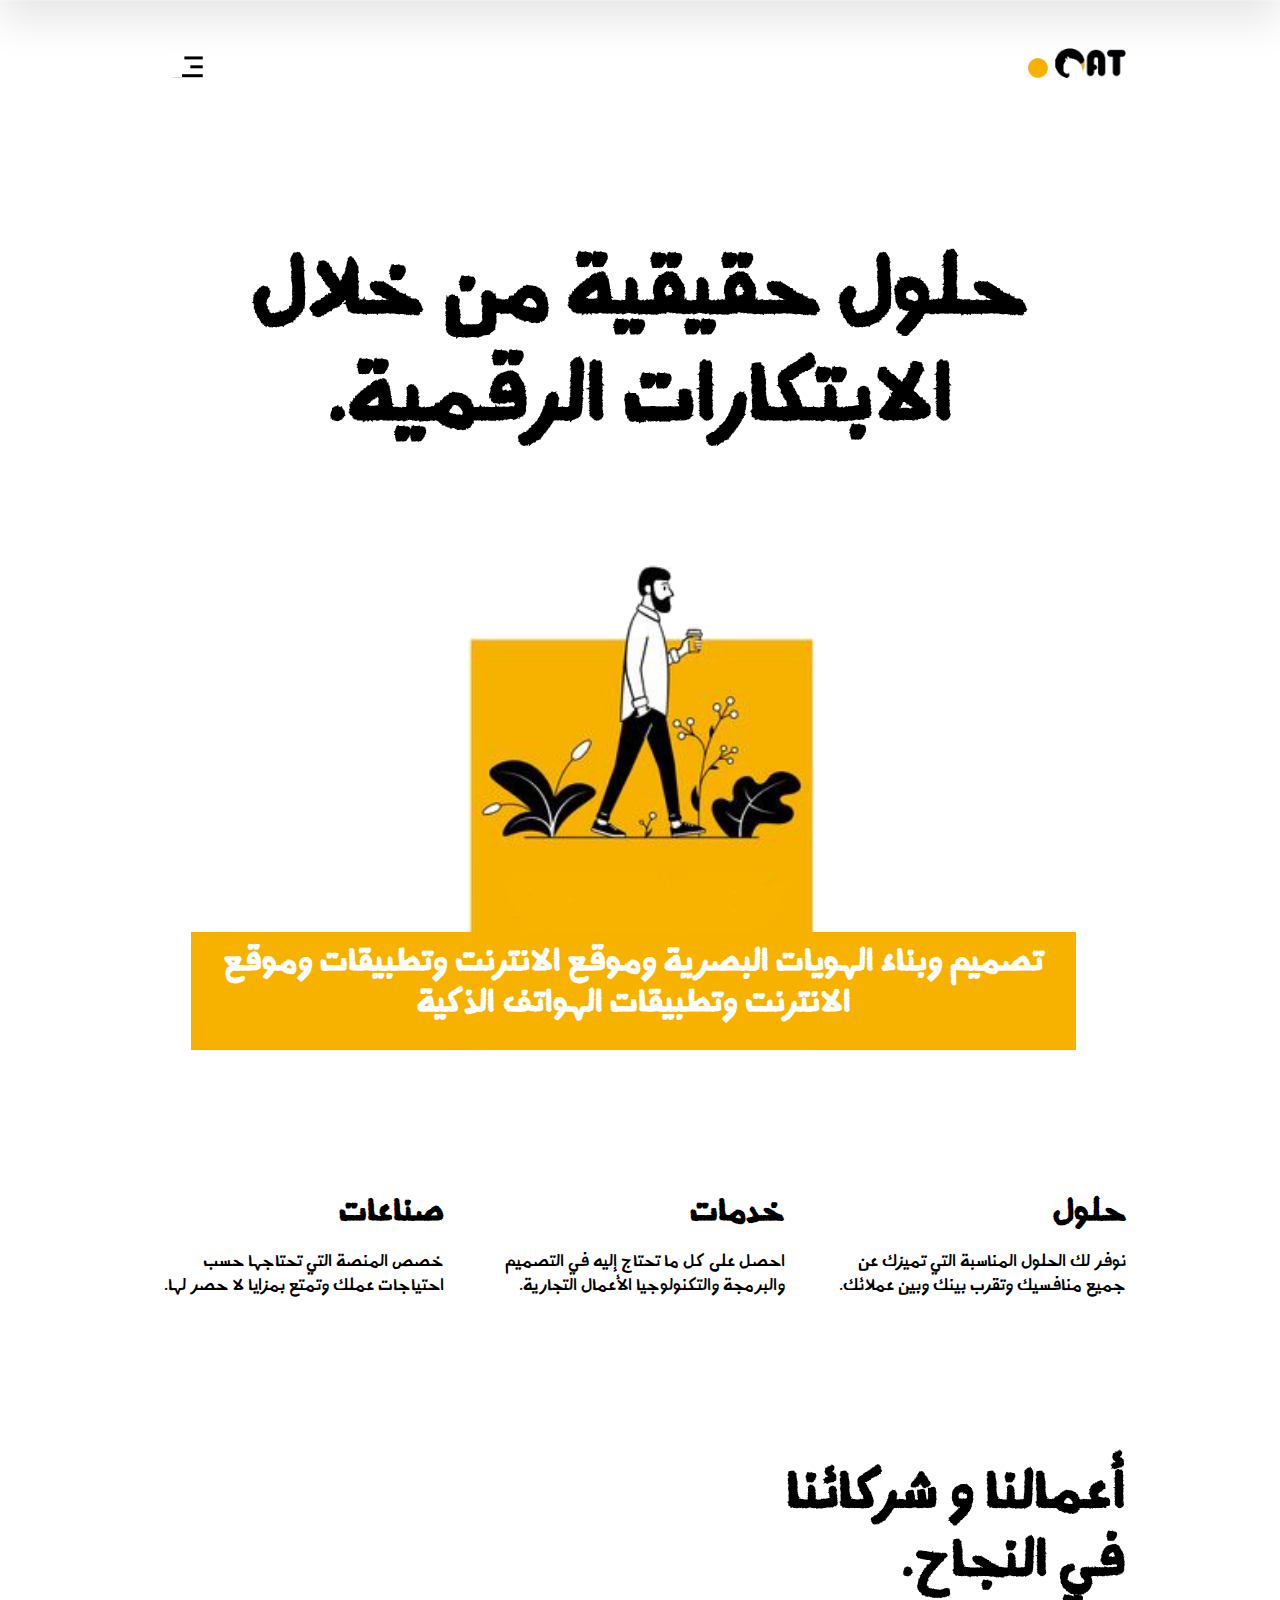
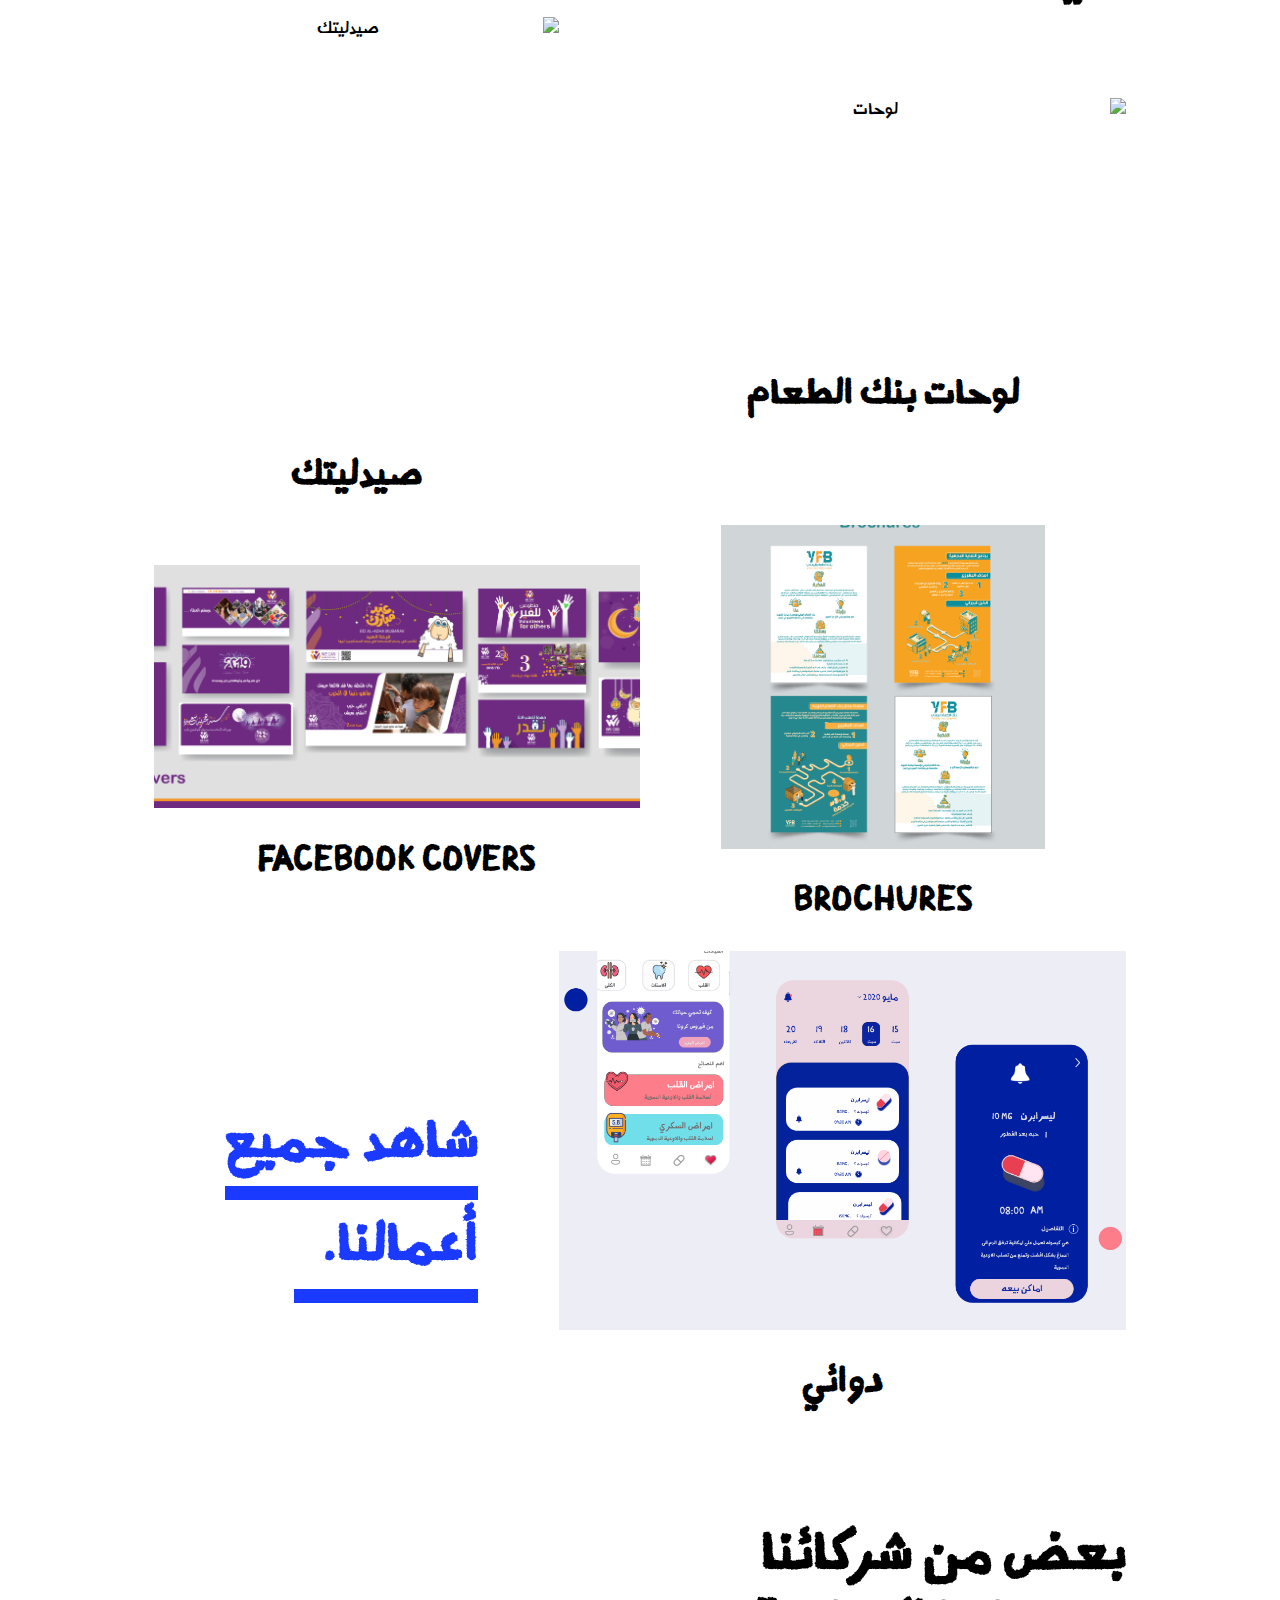
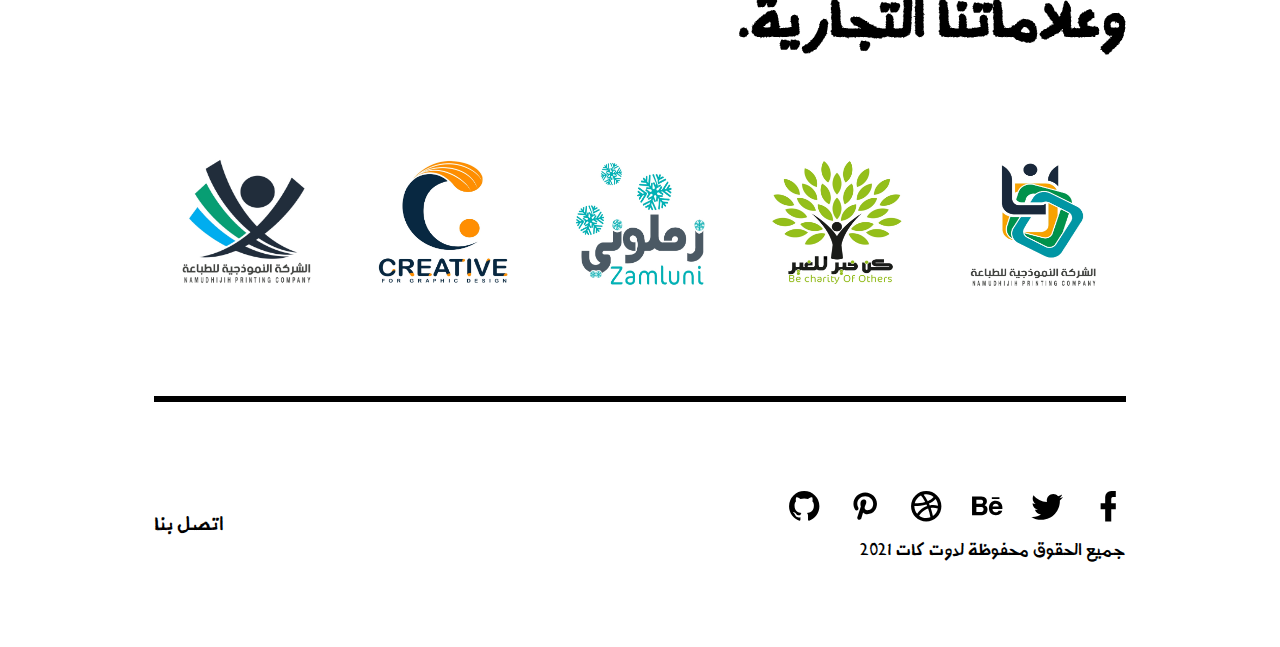
==== commit f7defd30: "adding files" ====
--- a/index.html
+++ b/index.html
@@ -5386,5 +5386,5 @@
         }
     </script>
 </body>
- 
+
 </html>
--- a/style.css
+++ b/style.css
@@ -1,171 +1,742 @@
-
-.navigation{
+@font-face{
+    font-family: myFont;
+    src: url('t.ttf');
+ 
+}
+*{
+    margin: 0;
+    padding: 0;
+    box-sizing: border-box;
+    font-family: myFont;
+}
+html{
+    scroll-behavior: smooth;
+}
+
+
+.navMain {
+    min-height: 100vh;
+    display: flex;
+    align-items: center;
+    padding: 4vw 0 0;
+}
+
+.menu-btn {
+    position: fixed;
+    margin: 1em;
+    font-size: 24px;
+}
+
+.menu {
+    position: absolute;
+    top: 0;
+    width: 100%;
+    height: 100vh;
+    background: #121212;
+    opacity: 0;
+}
+
+.close-menu {
+    position: fixed;
+    margin: 1em;
+    font-size: 24px;
+    color: #fff;
+    z-index: 1;
+}
+
+.nav {
+    position: absolute;
+    left: 21%;
+    margin-top: 8%;
+}
+
+.nav ul {
+    list-style: none;
+}
+
+.main-menu-item {
+    padding-top: 30px;
+}
+
+.main-menu-item a {
+    text-decoration: none;
+    color: #fff;
+    font-weight: lighter;
+}
+
+.submenu-item a {
+    color: grey;
+}
+
+.submenu li {
+    margin: 20px 0;
+}
+
+a ion-icon {
+    position: relative;
+    font-size: 9px;
+    opacity: 0.4;
+}
+
+.submenu {
+    display: none;
+}
+
+.contact {
+    color: #fff;
+    position: absolute;
+    bottom: 70px;
+    right: 24%;
+}
+
+.contact p {
+    font-weight: lighter;
+    color: grey;
+    font-family: "Helvetica";
+}
+
+.media {
+    position: absolute;
+    bottom: 70px;
+    left: 22%;
+}
+
+.media ul {
+    list-style: none;
+}
+
+.media ul li {
+    display: inline-block;
+    color: grey;
+    font-weight: lighter;
+    padding-right: 16px;
+}
+
+@media(max-width: 768px) {
+  
+
+    .nav {
+          margin-top: 20%;
+    }
+
+    .contact {
+          display: none;
+    }
+}
+.theims{
+    /* margin-top: 145px; */
+    /* margin-left: 49px; */
+    background: #fff;
+    width: 100%;
+    display: block;
+    justify-content: space-around;
+    align-items: center; 
+    /* padding: 40px 100px; */
+
+    /* padding: 23px 0px; */
+    z-index: 1000;
+    transition: 0.6s;
+}
+.imgOne{
+    margin-top: 100px;
+}
+
+/* 
+*/
+
+
+.container5 {
+    position: relative;
+    font-family: Arial;
+    font-size: 24px;
+    text-align: center;
+  }
+  
+  .text-block {
+    position: absolute;
+    bottom: 14px;
+    right: 50px;
+    background-color: #f7b200;
+    color: white;
+    /* padding-left: 86px;
+    padding-right: 22px; */
+    padding: 8px;
+    left: 0px;
+    width: 91%;
+    text-align: center;
+    margin-left: 18px;
+  }
+
+/* 
+ */
+.htext3{
+    margin-top: 100px;
+}
+.theims ul{
+    position: relative;
+    display: block;
+    justify-content: unset;
+    align-items: center;
+}
+.theims ul li{
+    
+    position: relative;
+    list-style: none;
+}
+.theims ul li img{
+    width: 370px;
+}
+.imgTwo{
+    margin-bottom: 110px;
+    margin-top: -27px;
+}
+header{
     position: fixed;
     top: 0;
     left: 0;
     width: 100%;
+    display: flex;
+    justify-content: space-around;
+    align-items: center; 
+    /* padding: 40px 100px; */
+
+    padding: 23px 0px;
+    z-index: 1000;
+    transition: 0.6s;
+}
+header.sticky
+{
+padding: 5px 0px;
+background: #000;
+
+}
+header .logo
+{
+    position: relative;
+    font-weight: 700;
+    color: #000;
+    text-decoration: none;
+    font-size: 2em;
+    text-transform: uppercase;
+    letter-spacing: 2px;
+    transition: 0.6s;
+
+}
+header .logo img{
+      /* position: relative; */
+    /* width: 81px; */
+    height: 30px;
+    text-align: center;
+    align-items: center;
+    margin-top: 20px;
+    /* margin-left: 560px; */
+    right: 0px;
+}
+header ul{
+    position: relative;
+    display: flex;
+    justify-content: center;
+    align-items: center;
+}
+header ul li {
+    position: relative;
+     list-style: none;
+}
+header ul li a{
+    position: relative;
+    margin: 0 15px;
+    text-decoration: none;
+    color: #000;
+    letter-spacing: 2px;
+    font-weight: 300;
+    transition: 0.6s;
+
+}
+header.sticky .logo,
+header.sticky ul li a
+{
+    color: #fff;
+}
+.banner{
+    position: relative;
+    width: 100%;
+    min-height: 100vh;
+    /* background: url(1.png); */
+    background-size: cover;
+    display: flex;
+    justify-content: center;
+    align-items: center;
+}
+.banner h2{
+    color: #000;
+    font-size: 54px;
+    text-transform: uppercase;
+    text-align: end;
+    line-height: 2em;
+    /* margin-right: 40px;
+    margin-top: 206px; */
+}
+.banner h3{
+    margin-top: 180px;
+    text-align: end;
+    margin-right: 88px;
+}
+
+.banner h2 span{
+    color: #7338a4;
+}
+.sec
+{
+    background: #fff;
+    color: #000;
+    padding: 100px;
+    min-height: 100vh;
+    display: flex;
+    justify-content: center;
+    align-items: center;
+
+}
+
+.sec .content
+{
+    position: relative;
+    text-align: center;
+    width: 100%;
+    /* color: #fff;
+    background: #000; */
+}
+ .lo
+{
+    position: relative;
+    text-align: center;
+    width: 100%;
+    color: #fff;
+    background: #000;
+}
+.grid-container {
+    display: grid;
+    grid-template-columns: auto auto auto;
+    background-color: #2196F3;
+    padding: 10px;
+  }
+  
+  .grid-item {
+    background-color: rgba(255, 255, 255, 0.8);
+    border: 1px solid rgba(0, 0, 0, 0.8);
+    padding: 20px;
+    font-size: 30px;
+    text-align: center;
+  }
+  .logos{
+    width: 100%;
+    display: flex;
+    justify-content: space-around;
+    align-items: center;
+    /* padding: 40px 100px; */
+    padding: 23px 0px;
+    z-index: 1000;
+    transition: 0.6s;
+  }
+.mxw800p{
+    max-width: 800px;
+    margin: 0 auto;
+}
+h3{
+    font-size: 40px;
+    font-weight: 200;
+    margin-bottom: 10px;
+}
+
+.sec .content .mxw800p ul{
+    position: relative;
+    display: flex;
+    justify-content: unset;
+    align-items: center;
+}
+.sec .content .mxw800p ul li{
+    position: relative;
+    list-style: none;
+}
+p{
+    position: relative;
+    font-size: 18px;
+   font-weight: 300;
+   margin-bottom: 20px;
+   letter-spacing: 1px; 
+}
+.btn
+{
+    position: relative;
+    display: inline-block;
+    padding: 10px 30px;
+    background: #fff;
+    text-decoration: none;
+    color: #7338a4;
+}
+.services
+{
+    position: relative;
+    display: grid;
+    grid-template-columns: repeat(auto-fit,minmax(300px,1fr));
+    grid-gap: 30px;
+    max-width: 100%;
+    margin-top: 40px;
+
+}
+.servicess
+{
+    position: relative;
+    display: grid;
+    grid-template-columns: repeat(auto-fit,minmax(300px,1fr));
+    grid-gap: 30px;
+    max-width: 100%;
+    margin-top: 40px;
+
+}
+.services .box
+{
+    width: 300px;
+    margin: 0 auto;
+    background: #ffffff;
+    padding: 20px;
+    /* box-shadow: 0 15px 30px rgb(0 0 0 / 5%);*/
+
+}
+.services .box .iconBx
+{
+    margin-top: 25px;
+}
+.services .box .iconBx img
+{
+    max-width: 70px;
+    margin-bottom: 15px;
+}
+.services .box h2
+{
+    font-size: 18px;
+    margin-bottom: 10px;
+    text-transform: uppercase;
+    font-weight: 700;
+}
+.stats
+{
+    background: #fff;
+    padding-top: 250px;
+    margin-top: -250px;
+}
+.stats h3,
+.stats p{
+    color: #000; 
+}
+.statsBox{
+    position: relative;
+    display: grid;
+    grid-template-columns: repeat(auto-fit,minmax(205px,1fr));
+    grid-gap: 20px;
+    max-width: 100%;
+    margin-top: 40px;
+}
+.statsBox h2{
+    color: #000;
+    font-size: 36px;
+
+}
+.statsBox h4{
+    color: #000;
+    font-size: 16px;
+    font-weight: 500;
+    text-transform: uppercase;
+    letter-spacing: 2px;
+}
+.workBx
+{
+    position: relative;
+    display: grid;
+    grid-template-columns: repeat(auto-fit,minmax(250px,1fr));
+    grid-gap: 30px;
+    max-width: 100%;
+    margin-top: 40px;
+}
+
+.workBx .brand
+{
+position: relative;
+background: #1F1A57;
+min-height: 300px;
+width: 250px;
+margin: 0 auto;
+display: flex;
+justify-content: center;
+align-items: center;
+}
+.workBx .brand:hover
+{
+    background: #fff;
+}
+.workBx .brand a {
+    text-decoration: none;
+    color: #FFFFFF;
+    text-transform: uppercase;
+    font-size: 14px;
+    letter-spacing: 2px;
+
+}
+.workBx .brand:hover a {
+    color: #8F8888;
+}
+.teamBxx{
+    position: relative;
+    display: grid;
+    grid-template-columns: repeat(auto-fit,minmax(250px,1fr));
+    grid-gap: 2px;
+    max-width: 100%;
+    margin-top: 36px;
+    margin-bottom: 116px;
+}
+.teamBx{
+    position: relative;
+    display: grid;
+    grid-template-columns: repeat(auto-fit,minmax(250px,1fr));
+    grid-gap: 2px;
+    max-width: 100%;
+    margin-top: 36px;
+    margin-bottom: 116px;
+}
+.teamBx .member{
+    position: relative;
+    background: #fff;
+    min-height: 200px;
+    width: 200px;
+    margin: 0 auto;
+    display: flex;
+    justify-content: center;
+    align-items: center;
+}
+.teamBxx .member{
+    position: relative;
+    background: #fff;
+    min-height: 200px;
+    width: 200px;
+    margin: 0 auto;
+    display: flex;
+    justify-content: center;
+    align-items: center;
+}
+.teamBx .member .imgBx{
+  position: absolute;
+  top:  0;
+  left: 0;
+  width: 100%;
+  height: 100%;
+
+}
+.teamBx .member .imgBx img{
+    position: absolute;
+    top:  0;
+    left: 0;
+    width: 100%;
+    height: 100%;
+    object-fit: cover;
+
+}
+.teamBxx .memberr .imgBxx img{
+    position: absolute;
+    top:  0;
+    left: 0;
+    width: 100%;
+    height: 100%;
+    object-fit: cover;
+
+}
+
+.teamBx .member .details
+{
+    position: absolute;
+    top: 0;
+    left: 0;
+    width: 100%;
+    height: 100%;
+    display: flex;
+    justify-content: center;
+    align-items: center;
+    background: #000;
+    transition: 0.2s;
+opacity: 0;
+}
+.teamBx .member .details:hover{
+    opacity: 1;  
+}
+.teamBx .member .details h2
+{
+    color: #fff;
+    text-transform: uppercase;
+    font-size: 20px;
+    letter-spacing: 1px;
+}
+.teamBx .member .details h2 span
+{
+    display: block;
+    font-size: 12px;
+    font-weight: 300;
+}
+
+
+/* 
+
+*/
+
+
+.teamBxx .memberr .detailss:hover{
+    opacity: 1;  
+}
+.teamBxx .memberr .detailss h2
+{
+    color: #fff;
+    text-transform: uppercase;
+    font-size: 20px;
+    letter-spacing: 1px;
+}
+.teamBxx .memberr .detailss h2 span
+{
+    display: block;
+    font-size: 12px;
+    font-weight: 300;
+}
+
+.sci{
+    position: relative;
+    display: flex;
+    justify-content: center;
+    align-items: center;
+    margin: 50px 0;
+    
+}
+.sci ul{
+    display: flex;
+}
+.sci ul li {
+    list-style: none;
+}
+.sci ul li a {
+    text-decoration: none;
+    display: inline-block;
+    margin: 0 30px;
+}
+.sci ul li a img{
+    filter: invert(0);
+    max-width: 40px;
+
+}
+.sci ul li a:hover img{
+    opacity: 0.5;
+}
+.copyright a{
+    color: #000;
+    text-decoration: none;
+}
+.toggle{
+    display: none;
+}
+
+
+@media (max-width:992px){
+    .toggle{
+        display: block;
+        position: relative;
+        width: 30px;
+        height: 30px;
+        cursor: pointer;
+    }
+    .toggle::before{
+        content: '';
+        position: absolute;
+        top: 4px;
+        width: 100%;
+        height: 2px;
+        background: #fff;
+        z-index: 1;
+        box-shadow: 0 10px 0 #fff;
+        transition: 0.5s;
+    }
+    .toggle::after{
+        content: '';
+        position: absolute;
+        bottom:  4px;
+        width: 100%;
+        height: 2px;
+        background: #fff;
+        z-index: 1;
+   
+        transition: 0.5s;
+    }
+
+
+/* header,
+header.sticky{
+    padding: 5px 1px;
+    background: #000;
+} 
+header ul{
+    position: absolute;
+    top: 86px;
+    left: 0;
+    width: 100%;
     height: 100vh;
-    background: #111;
-    transition: 0.2e;
-    display: flex;
+    text-align: center;
+    overflow: auto;
+    background: #000;
     visibility: hidden;
     opacity: 0;
-    
-}
-.navigation.active{
+}
+header.active ul{
     visibility: visible;
-    opacity: 1; 
-}
-.navigation .navArea{
-    position: relative;
-    width: 50%;
-    height: 100%;
-    display: flex;
-    justify-content: center;
-    align-items: center;
-}
-.navigation .navArea ul li
- {
-    list-style: none;
-}
-.navigation .navArea ul li::before
-{
-  content: '';
-  position: absolute;
-  top: 0;
-  left: 0;
-  width: 100%;
-  background: #f00;  
-  z-index: -1;
-  opacity: 0;
-  transition: 0.5s;
-}
-.navigation .navArea ul li:nth-child(1)::before
-{
-    background: #905c49;
-}
-.navigation .navArea ul li:nth-child(2)::before
-{
-    background: #FAFE6B;
-}
-.navigation .navArea ul li:nth-child(3)::before
-{
-    background: #5FB2E6;
-}
-.navigation .navArea ul li:nth-child(4)::before
-{
-    background: #F84D96;
-}
-.navigation .navArea ul li:nth-child(5)::before
-{
-    background: #FF6969;
-}
-.navigation .navArea ul li:nth-child(6)::before
-{
-    background: #71F8F9;
-}
-
-.navigation .navArea ul li:hover::before
-{
-    opacity: 1;  
-}
-.navigation .navArea ul li a {
-    font-size: 3em;
-    font-weight: 600;
-    text-decoration: none;
-    color: rgba(255, 255, 255, 0.5);
-
-}
-.navigation .navArea ul li:hover a{
-    color: rgba(255, 255, 255, 1);
-}
-.imgArea{
-    position: relative;
-    width: 50%;
-    height: 100vh;
-    background: #f00;
-
-}
-.imgArea img {
-    position: absolute;
-    top: 0;
-    left: 0;
-    width: 100%;
-    height: 100%;
-    object-fit: cover;
-}
-.menuToggle{
-    position: absolute;
-    top: 40px;
-    left: 40px;
-    width: 50px;
-    height: 50px;
-    background: #000 url(mm.png);
-    z-index: 1000;
-    background-size: 30px;
-    background-repeat: no-repeat;
-    background-position: center;
-cursor: pointer;
-
-}
-.menuToggle.active
-{
-    background: #000 url(c.png);
-    z-index: 1000;
-    background-size: 25px;
-    background-repeat: no-repeat;
-    background-position: center;
-    filter: invert(1);
-}
-@media(max-width:768px){
-.navigation .navArea
-{
-    position: absolute;
-    width: 100%;
-    height: 100%;
-    display: flex;
-    justify-content: center;
-    align-items: center;
-    z-index: 10;
-}
-.navigation .navArea ul{
-    display: flex;
-    justify-content: center;
-    align-items: center;
+    opacity: 1;
+    display: block;
+}
+header.active ul li a{
+     display: inline-block;
+     margin: 10px 0;
+     font-size: 20px;
+      padding-top: 20px;
+    }
+header .logo,
+header ul li a {
+    color: #fff;
+  
+}  */
+.banner{
+   background-position: center; 
+}
+.banner h2{
+    font-size: 60px;
+    padding: 0 50px;
+}
+.sec{
+
+    padding: 101px 3px 3px 18px;
+}
+.stats{
+    padding-top: 250px;
+
+}
+.row100{
     flex-direction: column;
 }
-.navigation .navArea ul li
-{
-    color: #fff;
-    margin: 5px 10px;
-    padding: 5px 10px;
-}
-.navigation .navArea ul li:hover
-{
-    background: #EFE864
-}
-.navigation .navArea ul li a{
-    color: #000;
-    font-size: 2em;
-    letter-spacing: 2px;
-}
-.imgArea
-{
-    position: absolute;
-    width: 100%;
-    height: 100vh;
-    background: #f00;
-    align-items: center;
-}
-.navigation .navArea ul li:hover::before
-{
-    opacity: 0;
-}
-.imgArea{
-    position: absolute;
-    width: 100%;
-    height: 100hv;
-    background: #f00;
-    opacity: 0.7;
-}
-}
+.sci{
+    margin: 20px;
+}
+.sci ul li a img{
+    font-size: 24px;
+}
+.text-block{
+    visibility: hidden;
+}
+.redImage ul li {
+    visibility: hidden;
+    opacity: 0;  
+}
+.imgTwo {
+    opacity: 0;  
+}
+
+}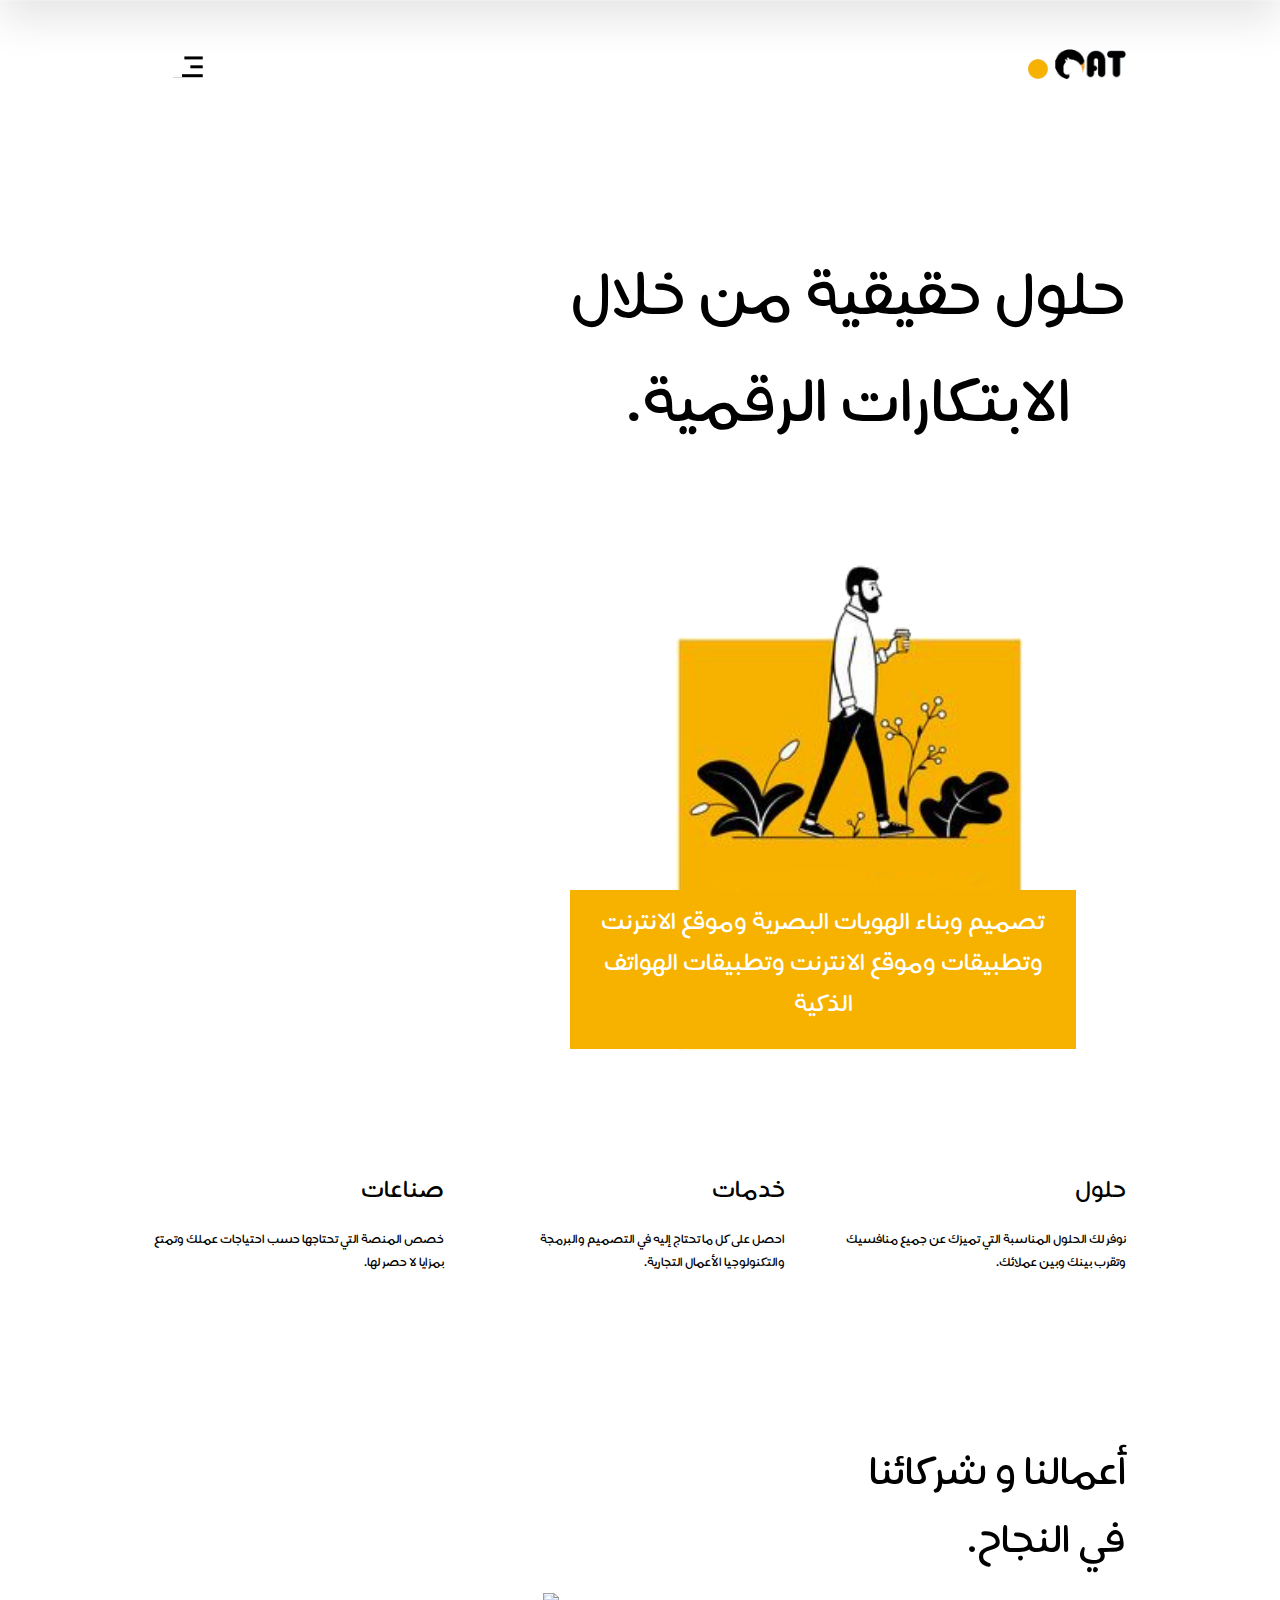
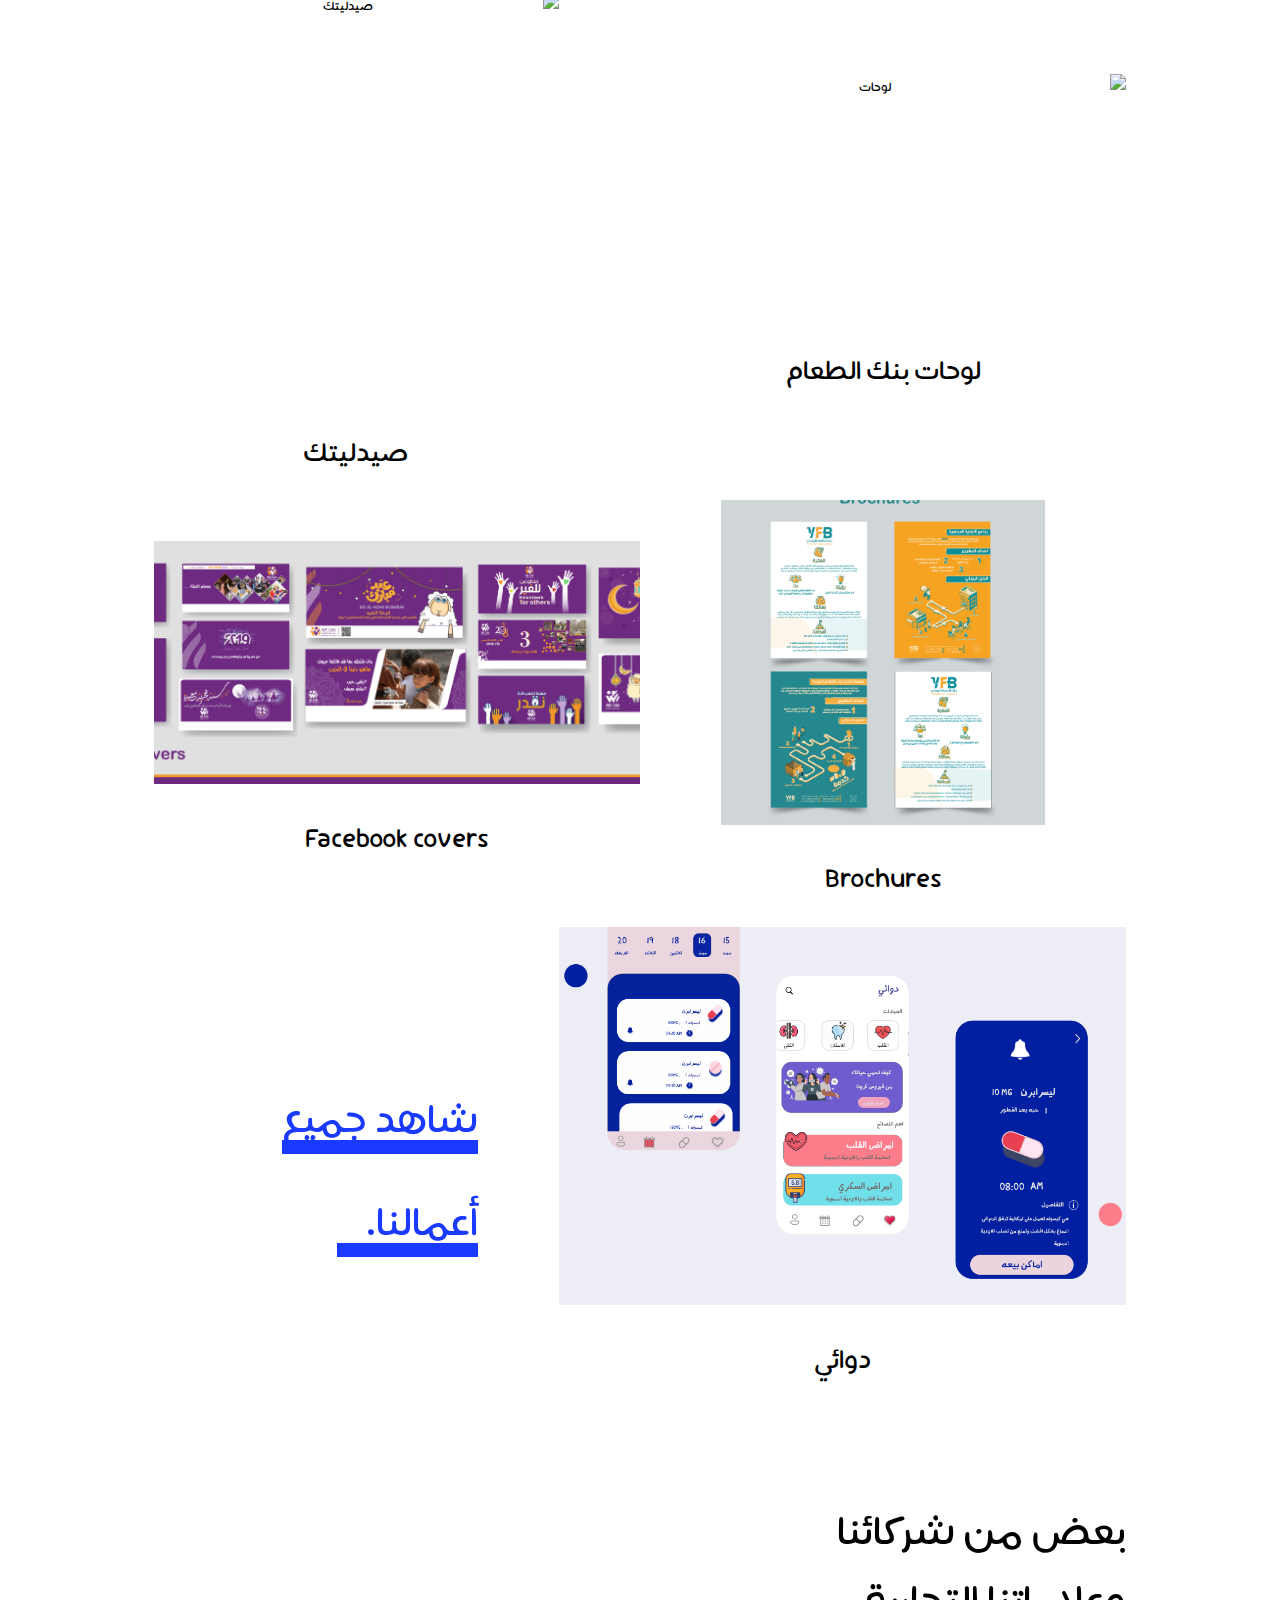
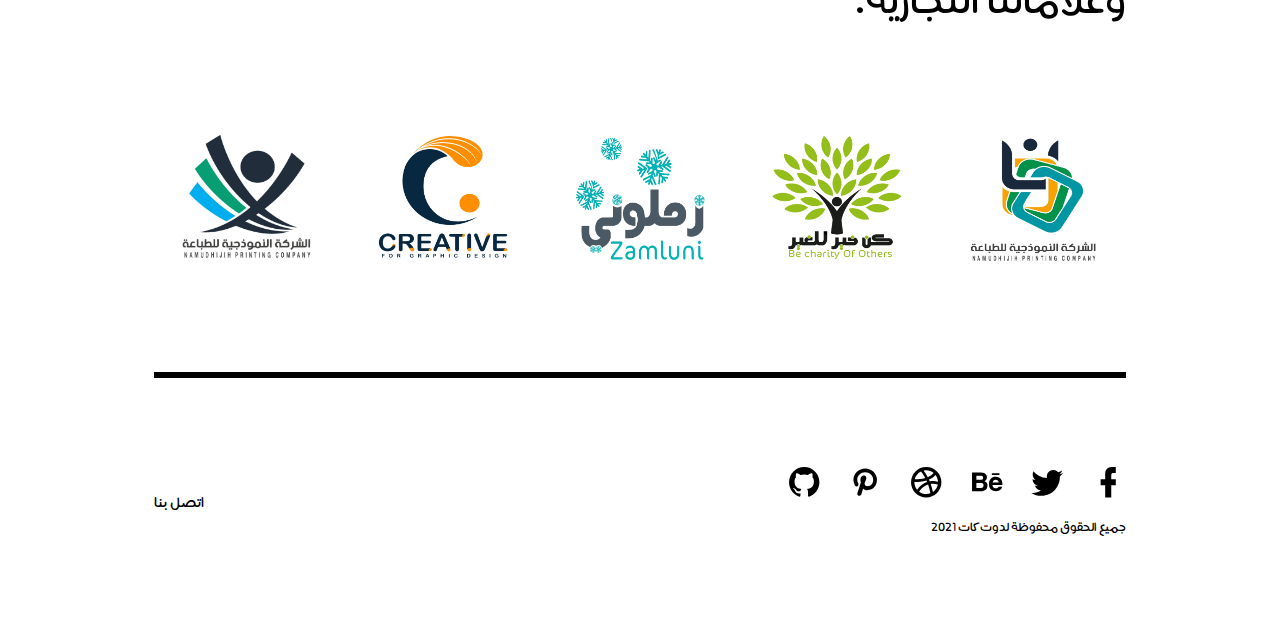
==== commit bb4275c1: "editer file" ====
--- a/index.html
+++ b/index.html
@@ -10,178 +10,8 @@
     <link rel="shortcut icon" href="t_logo.png">
 
     <style type="text/css">
-    .navigation{
-    position: fixed;
-    top: 0;
-    left: 0;
-    width: 100%;
-    height: 100vh;
-    background: #111;
-    transition: 0.2e;
-    display: flex;
-    visibility: hidden;
-    opacity: 0;
-    
-}
-.navigation.active{
-    visibility: visible;
-    opacity: 1; 
-}
-.navigation .navArea{
-    position: relative;
-    width: 50%;
-    height: 100%;
-    display: flex;
-    justify-content: center;
-    align-items: center;
-}
-.navigation .navArea ul li
- {
-    list-style: none;
-}
-.navigation .navArea ul li::before
-{
-  content: '';
-  position: absolute;
-  top: 0;
-  left: 0;
-  width: 100%;
-  background: #f00;  
-  z-index: -1;
-  opacity: 0;
-  transition: 0.5s;
-}
-.navigation .navArea ul li:nth-child(1)::before
-{
-    background: #905c49;
-}
-.navigation .navArea ul li:nth-child(2)::before
-{
-    background: #FAFE6B;
-}
-.navigation .navArea ul li:nth-child(3)::before
-{
-    background: #5FB2E6;
-}
-.navigation .navArea ul li:nth-child(4)::before
-{
-    background: #F84D96;
-}
-.navigation .navArea ul li:nth-child(5)::before
-{
-    background: #FF6969;
-}
-.navigation .navArea ul li:nth-child(6)::before
-{
-    background: #71F8F9;
-}
-
-.navigation .navArea ul li:hover::before
-{
-    opacity: 1;  
-}
-.navigation .navArea ul li a {
-    font-size: 3em;
-    font-weight: 600;
-    text-decoration: none;
-    color: rgba(255, 255, 255, 0.5);
-
-}
-.navigation .navArea ul li:hover a{
-    color: rgba(255, 255, 255, 1);
-}
-.imgArea{
-    position: relative;
-    width: 50%;
-    height: 100vh;
-    background: #f00;
-
-}
-.imgArea img {
-    position: absolute;
-    top: 0;
-    left: 0;
-    width: 100%;
-    height: 100%;
-    object-fit: cover;
-}
-.menuToggle {
-    position: absolute;
-    top: -9px;
-    left: 14px;
-    width: 40px;
-    height: 30px;
-    background: #fff url(menu1.png);
-    z-index: 1000;
-    background-size: 30px;
-    background-repeat: no-repeat;
-    background-position: center;
-    cursor: pointer;
-}
-.menuToggle.active
-{
-    background: #000 url(c.png);
-    z-index: 1000;
-    background-size: 25px;
-    background-repeat: no-repeat;
-    background-position: center;
-    filter: invert(1);
-}
-@media(max-width:768px){
-.navigation .navArea
-{
-    position: absolute;
-    width: 100%;
-    height: 100%;
-    display: flex;
-    justify-content: center;
-    align-items: center;
-    z-index: 10;
-}
-.navigation .navArea ul{
-    display: flex;
-    justify-content: center;
-    align-items: center;
-    flex-direction: column;
-}
-.navigation .navArea ul li
-{
-    color: #fff;
-    margin: 5px 10px;
-    padding: 5px 10px;
-}
-.navigation .navArea ul li:hover
-{
-    background: #EFE864
-}
-.navigation .navArea ul li a{
-    color: #000;
-    font-size: 2em;
-    letter-spacing: 2px;
-}
-.imgArea
-{
-    position: absolute;
-    width: 100%;
-    height: 100vh;
-    background: #f00;
-    align-items: center;
-}
-.navigation .navArea ul li:hover::before
-{
-    opacity: 0;
-}
-.imgArea{
-    position: absolute;
-    width: 100%;
-    height: 100hv;
-    background: #f00;
-    opacity: 0.7;
-}
-}
-    
-    .navMain{min-height:100vh;display:flex;align-items:center;padding:4vw 0 0}@media (max-width:47.99em){.navMain .h5{font-size:calc(2.5vw + 16px)}}.navMain .h1,.navMain .h2,.navMain .h3,.navMain .h4,.navMain .h5,.navMain .h6,.navMain .heading,.navMain h1,.navMain h2,.navMain h3,.navMain h4,.navMain h5,.navMain h6{line-height:1.1!important}.navMain h4.u-medium{font-size:calc(1.07143vw + 24.57143px)}.navMain .navMain-container{width:100%;display:flex;justify-content:space-between;margin:calc(1.78571vw + 34.28571px) 0}.navMain ul{list-style-type:none}.navMain p{max-width:400px}@media (max-width:120.0525em){.navMain p{max-width:300px}}@media (max-width:100em){.navMain p{max-width:280px}}@media (max-width:84.99em){.navMain p{max-width:220px}}@media (max-width:61.9275em){.navMain p{max-width:200px}}@media (max-width:29.99em){.navMain p{max-width:200px}}@media (max-width:47.99em){.navMain{align-items:flex-start;padding-top:80px;height:auto}.navMain .navMain-container{flex-wrap:wrap}.navMain .navMain-col{flex:0 0 50%;width:50%;margin-bottom:80px}}@media (max-width:85em){.navMain-col{transform:scale(.9)}.navMain-col p{font-size:18px}}@media (max-width:61.9275em){.navMain-col{transform:none}.navMain-col p{font-size:14px}}@media (max-width:29.99em){.navMain-col{flex:0 0 40%!important;width:40%!important}}@media (max-width:22.5em){.navMain-col{flex:0 0 100%!important;width:100%!important;margin-bottom:40px!important}}
-    </style>
+
+    /* nav */  </style>
 
 <style type="text/css">
     .button.is-tiny,.buttons.is-tiny>.button,.checkbox.is-tiny,.content.is-tiny,.input-tag.is-tiny,.input.is-tiny,.inputGroup.is-tiny,.inputGroup.is-tiny>.button,.inputGroup.is-tiny>.input,.inputGroup.is-tiny>.input-tag,.label.is-tiny,.multiselect .multiselect__tags-tag.is-tiny,.multiselect .multiselect__tags.is-tiny,.pagination.is-tiny,.radio.is-tiny,.select.is-tiny,.switcher.is-tiny,.textarea.is-tiny{font-size:calc(.08929vw + 9.71429px)}.button.is-small,.buttons.is-small>.button,.checkbox.is-small,.content.is-small,.input-tag.is-small,.input.is-small,.inputGroup.is-small,.inputGroup.is-small>.button,.inputGroup.is-small>.input,.inputGroup.is-small>.input-tag,.label,.label.is-small,.multiselect .multiselect__tags-tag.is-small,.multiselect .multiselect__tags.is-small,.pagination.is-small,.radio.is-small,.select.is-small,.switcher.is-small,.textarea.is-small,[tooltip]:after{font-size:calc(.17857vw + 11.42857px)}.button,.button.is-normal,.buttons.is-normal>.button,.checkbox,.checkbox.is-normal,.content,.content.is-normal,.input,.input-tag,.input-tag.is-normal,.input.is-normal,.inputGroup,.inputGroup.is-normal,.inputGroup.is-normal>.button,.inputGroup.is-normal>.input,.inputGroup.is-normal>.input-tag,.label,.label.is-normal,.modal,.multiselect .multiselect__tags,.multiselect .multiselect__tags-tag,.multiselect .multiselect__tags-tag.is-normal,.multiselect .multiselect__tags.is-normal,.navbar-item,.pagination,.pagination-first,.pagination-item,.pagination-last,.pagination-next,.pagination-prev,.pagination.is-normal,.radio,.radio.is-normal,.select,.select.is-normal,.switcher,.switcher.is-normal,.table,.textarea,.textarea.is-normal{font-size:calc(.40179vw + 12.71429px)}.button.is-large,.buttons.is-large>.button,.checkbox.is-large,.content.is-large,.input-tag.is-large,.input.is-large,.inputGroup.is-large,.inputGroup.is-large>.button,.inputGroup.is-large>.input,.inputGroup.is-large>.input-tag,.label.is-large,.multiselect .multiselect__tags-tag.is-large,.multiselect .multiselect__tags.is-large,.pagination.is-large,.radio.is-large,.select.is-large,.switcher.is-large,.textarea.is-large{font-size:calc(.53571vw + 14.28571px)}.button.is-massive,.buttons.is-massive>.button,.checkbox.is-massive,.content.is-massive,.input-tag.is-massive,.input.is-massive,.inputGroup.is-massive,.inputGroup.is-massive>.button,.inputGroup.is-massive>.input,.inputGroup.is-massive>.input-tag,.label.is-massive,.multiselect .multiselect__tags-tag.is-massive,.multiselect .multiselect__tags.is-massive,.pagination.is-massive,.radio.is-massive,.select.is-massive,.switcher.is-massive,.textarea.is-massive{font-size:calc(.53571vw + 18.28571px)}.button{position:relative;display:inline-flex;align-items:center;justify-content:center;margin-bottom:10px;padding:.5em .75em;outline-width:0;outline-offset:0;border-width:calc(.04464vw + 1.85714px);border-style:solid;border-radius:0;background-clip:border-box;vertical-align:top;text-align:center;text-decoration:none;cursor:pointer;fill:#fff;stroke-width:0}.button .icon{font-size:1em;width:1em;height:1em}.button .icon:first-child:not(:last-child){margin-right:.25em}.button .icon:last-child:not(:first-child){margin-left:.25em}.button .icon:only-child{margin:0 -.25em}.button .label{margin:-.5em 0}.button:hover{text-decoration:none}.button:focus{outline-color:#eb008b}.button.is-block,.buttons.is-block>.button,.inputGroup.is-block>.button{width:100%}.button.is-rounded,.buttons.is-rounded>.button,.inputGroup.is-rounded>.button{border-width:calc(.04464vw + 1.85714px);border-radius:10em}.button,.button.is-black,.buttons.is-black>.button,.inputGroup.is-black>.button{border-color:#000;background-color:#000;color:#fff;fill:#fff;stroke-width:0}.button.is-active:not(.is-disabled):not([disabled]),.button.is-black.is-active:not(.is-disabled):not([disabled]),.button.is-black:active:not(.is-disabled):not([disabled]),.button.is-black:hover:not(.is-disabled):not([disabled]),.button:active:not(.is-disabled):not([disabled]),.button:hover:not(.is-disabled):not([disabled]),.buttons.is-black>.button.is-active:not(.is-disabled):not([disabled]),.buttons.is-black>.button:active:not(.is-disabled):not([disabled]),.buttons.is-black>.button:hover:not(.is-disabled):not([disabled]),.inputGroup.is-black>.button.is-active:not(.is-disabled):not([disabled]),.inputGroup.is-black>.button:active:not(.is-disabled):not([disabled]),.inputGroup.is-black>.button:hover:not(.is-disabled):not([disabled]){background-color:transparent;color:#000;fill:#000;stroke-width:0}.button.is-inverse,.buttons.is-inverse>.button,.inputGroup.is-inverse>.button{border-color:#000;background-color:transparent;color:#000;fill:#000;stroke-width:0}.button.is-inverse.is-active:not(.is-disabled):not([disabled]),.button.is-inverse:active:not(.is-disabled):not([disabled]),.button.is-inverse:hover:not(.is-disabled):not([disabled]),.buttons.is-inverse>.button.is-active:not(.is-disabled):not([disabled]),.buttons.is-inverse>.button:active:not(.is-disabled):not([disabled]),.buttons.is-inverse>.button:hover:not(.is-disabled):not([disabled]),.inputGroup.is-inverse>.button.is-active:not(.is-disabled):not([disabled]),.inputGroup.is-inverse>.button:active:not(.is-disabled):not([disabled]),.inputGroup.is-inverse>.button:hover:not(.is-disabled):not([disabled]){background-color:#000;color:#fff;fill:#fff;stroke-width:0}.button.is-white,.buttons.is-white>.button,.inputGroup.is-white>.button{border-color:#fff;background-color:#fff;color:#000;fill:#000;stroke-width:0}.button.is-white.is-active:not(.is-disabled):not([disabled]),.button.is-white:active:not(.is-disabled):not([disabled]),.button.is-white:hover:not(.is-disabled):not([disabled]),.buttons.is-white>.button.is-active:not(.is-disabled):not([disabled]),.buttons.is-white>.button:active:not(.is-disabled):not([disabled]),.buttons.is-white>.button:hover:not(.is-disabled):not([disabled]),.inputGroup.is-white>.button.is-active:not(.is-disabled):not([disabled]),.inputGroup.is-white>.button:active:not(.is-disabled):not([disabled]),.inputGroup.is-white>.button:hover:not(.is-disabled):not([disabled]){background-color:transparent;color:#fff;fill:#fff;stroke-width:0}.button.is-white.is-inverse,.buttons.is-white.is-inverse>.button,.inputGroup.is-white.is-inverse>.button{border-color:#fff;background-color:transparent;color:#fff;fill:#fff;stroke-width:0}.button.is-white.is-inverse.is-active:not(.is-disabled):not([disabled]),.button.is-white.is-inverse:active:not(.is-disabled):not([disabled]),.button.is-white.is-inverse:hover:not(.is-disabled):not([disabled]),.buttons.is-white.is-inverse>.button.is-active:not(.is-disabled):not([disabled]),.buttons.is-white.is-inverse>.button:active:not(.is-disabled):not([disabled]),.buttons.is-white.is-inverse>.button:hover:not(.is-disabled):not([disabled]),.inputGroup.is-white.is-inverse>.button.is-active:not(.is-disabled):not([disabled]),.inputGroup.is-white.is-inverse>.button:active:not(.is-disabled):not([disabled]),.inputGroup.is-white.is-inverse>.button:hover:not(.is-disabled):not([disabled]){background-color:#fff;color:#000;fill:#000;stroke-width:0}.button.is-primary,.buttons.is-primary>.button,.inputGroup.is-primary>.button{border-color:#1a3aff;background-color:#1a3aff;color:#fff;fill:#fff;stroke-width:0}.button.is-primary.is-active:not(.is-disabled):not([disabled]),.button.is-primary:active:not(.is-disabled):not([disabled]),.button.is-primary:hover:not(.is-disabled):not([disabled]),.buttons.is-primary>.button.is-active:not(.is-disabled):not([disabled]),.buttons.is-primary>.button:active:not(.is-disabled):not([disabled]),.buttons.is-primary>.button:hover:not(.is-disabled):not([disabled]),.inputGroup.is-primary>.button.is-active:not(.is-disabled):not([disabled]),.inputGroup.is-primary>.button:active:not(.is-disabled):not([disabled]),.inputGroup.is-primary>.button:hover:not(.is-disabled):not([disabled]){background-color:transparent;color:#1a3aff;fill:#1a3aff;stroke-width:0}.button.is-primary.is-inverse,.buttons.is-primary.is-inverse>.button,.inputGroup.is-primary.is-inverse>.button{border-color:#1a3aff;background-color:transparent;color:#1a3aff;fill:#1a3aff;stroke-width:0}.button.is-primary.is-inverse.is-active:not(.is-disabled):not([disabled]),.button.is-primary.is-inverse:active:not(.is-disabled):not([disabled]),.button.is-primary.is-inverse:hover:not(.is-disabled):not([disabled]),.buttons.is-primary.is-inverse>.button.is-active:not(.is-disabled):not([disabled]),.buttons.is-primary.is-inverse>.button:active:not(.is-disabled):not([disabled]),.buttons.is-primary.is-inverse>.button:hover:not(.is-disabled):not([disabled]),.inputGroup.is-primary.is-inverse>.button.is-active:not(.is-disabled):not([disabled]),.inputGroup.is-primary.is-inverse>.button:active:not(.is-disabled):not([disabled]),.inputGroup.is-primary.is-inverse>.button:hover:not(.is-disabled):not([disabled]){background-color:#1a3aff;color:#fff;fill:#fff;stroke-width:0}.button.is-secondary,.buttons.is-secondary>.button,.inputGroup.is-secondary>.button{border-color:#eb008b;background-color:#eb008b;color:#fff;fill:#fff;stroke-width:0}.button.is-secondary.is-active:not(.is-disabled):not([disabled]),.button.is-secondary:active:not(.is-disabled):not([disabled]),.button.is-secondary:hover:not(.is-disabled):not([disabled]),.buttons.is-secondary>.button.is-active:not(.is-disabled):not([disabled]),.buttons.is-secondary>.button:active:not(.is-disabled):not([disabled]),.buttons.is-secondary>.button:hover:not(.is-disabled):not([disabled]),.inputGroup.is-secondary>.button.is-active:not(.is-disabled):not([disabled]),.inputGroup.is-secondary>.button:active:not(.is-disabled):not([disabled]),.inputGroup.is-secondary>.button:hover:not(.is-disabled):not([disabled]){background-color:transparent;color:#eb008b;fill:#eb008b;stroke-width:0}.button.is-secondary.is-inverse,.buttons.is-secondary.is-inverse>.button,.inputGroup.is-secondary.is-inverse>.button{border-color:#eb008b;background-color:transparent;color:#eb008b;fill:#eb008b;stroke-width:0}
@@ -228,13 +58,22 @@
         .u-list-2col{display:flex;flex-wrap:wrap}.u-list-2col li{flex:0 0 45%;min-width:45%;margin-bottom:calc(.44643vw + 8.57143px)}.u-list-2col li:nth-child(odd){margin-right:10%}.u-clearfix:after{visibility:hidden;display:block;font-size:0;content:" ";clear:both;height:0}.u-active a.is-active,.u-cl-primary{color:#1a3aff}.u-cl-secondary{color:#eb008b}.u-cl-info{color:#1de9cf}.u-cl-success{color:#5fca16}.u-cl-warning{color:#ff9600}.u-cl-danger{color:#f42828}.u-cl-black{color:#000}.u-cl-white{color:#fff}.u-cl-purple{color:#a324ea}.u-flex-center{display:flex;justify-content:space-between;align-items:center}@media (max-width:29.99em){.u-flex-center{flex-wrap:wrap}}.u-img-max{max-width:80%}@media (max-width:29.99em){.u-img-max{max-width:100%}}@media (max-width:84.99em){.u-hide-widescreen{display:none}}@media (min-width:85em){.u-show-widescreen{display:none}}.u-section-full{margin-left:-12vw;margin-right:-12vw}@media (max-width:47.99em){.u-section-full{margin-left:-8vw;margin-right:-8vw}}.u-section-padding{padding-right:12vw;padding-left:12vw}@media (max-width:47.99em){.u-section-padding{padding-right:8vw;padding-left:8vw}}.u-ltr{direction:ltr;display:inline-block}.app.is-dark{background:#000;color:#fff}.app.is-dark .overlay{color:#000}.app.is-dark .overlay .b-button{border-color:#000;color:#000}.app.is-dark .overlay .b-button:hover{border-color:#1a3aff;color:#fff}.app.is-dark .overlay .input,.app.is-dark .overlay .multiselect .multiselect__tags{border-color:#000;color:#000}.app.is-dark .overlay.overlay-nav{color:#fff}.app.is-dark .b-button{border-color:#fff;color:#fff}.app.is-dark .b-button:hover{border-color:#1a3aff}.app.is-dark .input,.app.is-dark .multiselect .multiselect__tags{border-color:#fff;color:#fff;background:none}.app.is-dark .button-link.is-black{color:#fff}.app.is-dark .input.has-error,.app.is-dark .multiselect .multiselect__tags.has-error{border-color:#ff9600}.app.is-dark .mainSearch-input{color:#000}.app.is-dark .checkbox.is-large input,.app.is-dark .radio.is-large input{border-color:#fff}.app.is-dark .multiselect__input,.app.is-dark .multiselect__single{background:none}.app.is-dark .multiselect .multiselect__content-wrapper{border-color:#fff}.app.is-dark .multiselect .multiselect__tag{background:#fff;color:#000}.app.is-dark .multiselect .multiselect__tag-icon:after{color:#000}.app.is-dark .multiselect .multiselect__tag-icon:hover{background:#fff}.app.is-dark .multiselect .multiselect__select:before{border-color:#fff transparent transparent}.app.is-dark .order-navigator-dot{background-color:#fff}.app.is-dark .checkbox-input,.app.is-dark .radio-input{border-color:#fff}.app.is-dark .vue-dropzone.dropzone{color:#fff;background:none;border-color:#fff}.app.is-dark .vue-dropzone.dropzone:hover{background:none}.app.is-dark .table{background:none}.app.is-dark .table td,.app.is-dark .table th{border-color:#fff}.app.is-dark .multiselect .multiselect__single{color:#fff}.app.is-dark .footer{border-color:#fff}.app.is-dark .u-divider{background:#fff}.app.is-dark .u-divider.is-dark{background:#000}.app.is-dark .book-sticky-nav ul a:before{background:#fff}.app.is-dark .book-navAll span{border-color:#fff}.app.is-dark .button-link.is-black:after{background:#fff}.app.is-dark .adminNav-icon:after,.app.is-dark .adminNav-icon:before{background:#fff}.app.is-dark .adminNav li>ul>li a:before{background:#fff}.app.is-dark .tabs>ul>li:after{background:#fff}.app.is-dark .input::-webkit-input-placeholder{color:#fff}.app.is-dark .input:-moz-placeholder,.app.is-dark .input::-moz-placeholder{color:#fff}.app.is-dark .input:-ms-input-placeholder{color:#fff}.app.is-dark .header.is-scroll{background:#000}.app.is-dark .cardBox{border-color:#fff}.app.is-dark .cardBox:hover{border-color:#1a3aff}body .app{transition:background .3s ease-in-out}body .app.is-business .header{background:#f42828;color:#fff}body .app.is-business .header a:hover{color:#000}body .app.is-business a:hover{color:#f42828}body .app.is-business .button-link{color:#f42828;background-image:linear-gradient(90deg,#f42828 0,#f42828)}body .app.is-business .button-link:hover{color:#1a3aff;background-image:linear-gradient(90deg,#1a3aff 0,#1a3aff)}body .app.is-design .header{background:#eb008b;color:#fff}body .app.is-design .header a:hover{color:#000}body .app.is-design a:hover{color:#eb008b}body .app.is-design .button-link{color:#eb008b;background-image:linear-gradient(90deg,#eb008b 0,#eb008b)}body .app.is-design .button-link:hover{color:#1a3aff;background-image:linear-gradient(90deg,#1a3aff 0,#1a3aff)}body .app.is-development .header{background:#ff6f00;color:#fff}body .app.is-development .header a:hover{color:#000}body .app.is-development a:hover{color:#ff6f00}body .app.is-development .button-link{color:#ff6f00;background-image:linear-gradient(90deg,#ff6f00 0,#ff6f00)}body .app.is-development .button-link:hover{color:#1a3aff;background-image:linear-gradient(90deg,#1a3aff 0,#1a3aff)}body .app.is-technology .header{background:#5fca16;color:#fff}body .app.is-technology .header a:hover{color:#000}body .app.is-technology a:hover{color:#5fca16}body .app.is-technology .button-link{color:#5fca16;background-image:linear-gradient(90deg,#5fca16 0,#5fca16)}body .app.is-technology .button-link:hover{color:#1a3aff;background-image:linear-gradient(90deg,#1a3aff 0,#1a3aff)}body .app.is-labs,body .app.is-labs .header.is-scroll{background:#ff0}body .app.is-learn,body .app.is-learn .header.is-scroll{background:#1a3aff}body .app.is-learn a:not(.button-link):hover{color:#eb008b}body .app.is-learn .button-link{color:#ff0;background-image:linear-gradient(90deg,#ff0 0,#ff0)}body .app.is-learn .button-link:hover{color:#eb008b;background-image:linear-gradient(90deg,#eb008b 0,#eb008b)}body .app.is-learn .cardBox:hover{border-color:#ff0}.button.is-code{position:absolute;right:calc(.35714vw + 6.85714px);top:calc(.35714vw + 6.85714px);margin:0}.baseMain .input{height:auto;padding:.5em .75em}.app.is-base-home .app-body>.grid>.column:first-child{display:none}.app.is-base-home .app-body>.grid>.column:last-child{flex:0 0 100%;min-width:100%}
         </style>
 
-<style type="text/css">.cardBox{border:calc(.17857vw + 3.42857px) solid #000;padding:calc(2.67857vw + 11.42857px);height:100%;position:relative}.cardBox:hover{border-color:#1a3aff}.cardBox-url{position:absolute;left:0;top:0;right:0;bottom:0}.cardBox-auto{height:auto}
+<style type="text/css">
+/* .cardBox{border:calc(.17857vw + 3.42857px) solid #000;padding:calc(2.67857vw + 11.42857px);height:100%;position:relative}.cardBox:hover{border-color:#1a3aff}.cardBox-url{position:absolute;left:0;top:0;right:0;bottom:0}.cardBox-auto{height:auto}
+ */
 </style>
-<style type="text/css">.section{position:relative}.section.is-reversed .grid{flex-direction:row-reverse}.section.is-reversed .section-content{padding-left:0;padding-right:calc(4.46429vw + 5.71429px)}.section-url{position:absolute;top:0;right:0;left:0;bottom:0;z-index:2}.section-content{padding-left:calc(4.46429vw + 5.71429px)}.section-content h6{font-weight:700}@media (max-width:61.9275em){.section-content{padding:calc(1.78571vw + 34.28571px) 0 0!important}}.section-img{width:100%;height:auto;position:relative}.section-img img,.section-img picture{width:100%;height:auto;display:block}.section .AppImg{transition:transform .5s ease-in-out}.section .AppImg>img,.section .AppImg>picture{transition:transform .5s ease-in-out}.section:hover .AppImg{transform:scale(.97)}.section:hover .AppImg-main{transform:scale(1.15)}
+<style type="text/css">
+
+/* .section{position:relative}.section.is-reversed .grid{flex-direction:row-reverse}.section.is-reversed .section-content{padding-left:0;padding-right:calc(4.46429vw + 5.71429px)}.section-url{position:absolute;top:0;right:0;left:0;bottom:0;z-index:2}.section-content{padding-left:calc(4.46429vw + 5.71429px)}.section-content h6{font-weight:700}@media (max-width:61.9275em){.section-content{padding:calc(1.78571vw + 34.28571px) 0 0!important}}.section-img{width:100%;height:auto;position:relative}.section-img img,.section-img picture{width:100%;height:auto;display:block}.section .AppImg{transition:transform .5s ease-in-out}.section .AppImg>img,.section .AppImg>picture{transition:transform .5s ease-in-out}.section:hover .AppImg{transform:scale(.97)}.section:hover .AppImg-main{transform:scale(1.15)}
+ */
+
 </style>
 
-    <style type="text/css">.overlay-nav{color:#fff!important;background:#000}@media (max-width:61.9275em){.overlay-nav .container{padding:0 20px}}
-    </style>
+    <style type="text/css">
+
+    /* .overlay-nav{color:#fff!important;background:#000}@media (max-width:61.9275em){.overlay-nav .container{padding:0 20px}}
+    */
+   </style>
 
     
     <style data-vue-ssr-id="2584b1b1:0 44f70bca:0 7869c64a:0 3191d5ad:0 2b77324e:0 03d9d434:0 7c332770:0 07dd9ca4:0 2447fd38:0 7522c5a8:0 fd7d1728:0 254e360c:0">
@@ -4884,7 +4723,11 @@
             }
         }
     </style>
-<style type="text/css">iframe#_hjRemoteVarsFrame {display: none !important; width: 1px !important; height: 1px !important; opacity: 0 !important; pointer-events: none !important;}
+<style type="text/css">
+
+/* iframe#_hjRemoteVarsFrame {display: none !important; width: 1px !important; height: 1px !important; opacity: 0 !important; pointer-events: none !important;}
+ */
+
 </style>
 
 </head>
@@ -4897,7 +4740,7 @@
                 </div>
                 <header id="header" class="header is-scroll" style="transform: translate3d(0px, -100%, 0px);">
                     <div class="header-logo"><div class="appLogo" >
-                        <a title="بيانات">
+                        <a title="">
                             <div class="appLogo-icon">
                                 <svg version="1.1" xmlns="http://www.w3.org/2000/svg" class="icon icon-logoIcon appLogo-icon-main" viewBox="0 0 327.3 276.1" id="icon-logoIcon">
                                     <path d="M189.2 51.1H271V10.2h-81.8V0H30.7v40.9h158.5zM189.2 107.3H271V66.4h-81.8V56.2H15.3v40.9h173.9zM286.3 66.4h40.9v40.9h-40.9zM271 163.6v-40.9h-81.8v-10.2H30.7v40.9h158.5v10.2zM189.2 178.9v-10.2H0v40.9h189.2v10.2h138.1v-40.9zM189.2 225H30.7v40.9h158.5v10.2H271v-40.9h-81.8z"></path></svg><svg version="1.1" xmlns="http://www.w3.org/2000/svg" class="icon icon-arrowR2" viewBox="0 0 24 24" id="icon-arrowR2">
@@ -4928,31 +4771,10 @@
 </li>
                 </ul>
             </header>
-            <!---->
-            <!---->
-            <!---->
-            <!---->
+        
         </div>
 
     <div class="theims">
-
-        <!-- Header -->
-        <!-- <header id="header">
-   <a href="#" class="logo"><img src="t_logo.png"></a>
-            <ul>
-
-                <li><a href="#home" onclick="toggle()">توصل</a></li>
-                <li><a href="#about" onclick="toggle()">حول</a></li>
-                <li><a href="#services" onclick="toggle()">اعمالنا</a></li>
-                <li><a href="#portfolio" onclick="toggle()"></a></li>
-                <li><a href="#team" onclick="toggle()"></a></li>
-                <li><a href="#contact" onclick="toggle()"></a></li>
-
-            </ul>
-         
-
-            <div class="toggle" onclick="toggle()"></div>
-        </header> -->
     
      
         <header id="header" class="header" style="transform: translate3d(0px, 0px, 0px);">
@@ -4974,15 +4796,7 @@
                         <ul class="header-menu" onclick="toggle()">
                                             <li>
                                                     <div class="menuToggle" onclick="ToggleMenu();" >
-                                                            <!-- <a href="#0" title="القائمة">
-                                                                    <svg version="1.1" xmlns="http://www.w3.org/2000/svg" class="icon icon-menu" viewBox="0 0 24 24" id="icon-menu">
-                                                                        <path d="M0 0h24v24H0z" fill="none">
-                                                                            </path>
-                                                                            <path d="M9 9.96h13v4H9zM2 2h20v4H2zM6 18h16v4H6z">
-                                                                                </path>
-                                                                            </svg>
-                                                                            <span>القائمة</span>
-                                                                        </a> -->
+                                                    
                                                         </div>
                                                         <div class="navigation">
                                                                 <div class="navArea">
@@ -4997,7 +4811,7 @@
                                                                             <a href="#" onclick="ToggleMenu();" >خدماتنا</a>
                                                                         </li>
                                                                         <li>
-                                                                            <a href="#" onclick="ToggleMenu();">أعمالنا</a>
+                                                                            <a href="work.html" onclick="ToggleMenu();">أعمالنا</a>
                                                                         </li>      <li>
                                                                             <a href="#"  onclick="ToggleMenu();">توصل</a>
                                                                         </li>  
@@ -5011,7 +4825,7 @@
                                                                    
                                                                 </div>
                                                                <div class="imgArea">
-                                                                        <img src="1.png" alt="" id="slider">
+                                                                        <!-- <img src="1.png" alt="" id="slider"> -->
                                                                     </div>
                                                             </div>
                                                     </li>
@@ -5232,7 +5046,8 @@
                 <div class="column is-desktop-1">
                     <!---->
                 </div>
-                <div class="column is-desktop-4"><a href="#" class="button-link is-massive " title="شاهد جميع أعمالنا.">شاهد جميع <br>أعمالنا.</a></div>
+                <div class="column is-desktop-4"><a href="work.html" class="button-link is-massive " 
+                    title="شاهد جميع أعمالنا.">شاهد جميع <br>أعمالنا.</a></div>
             </div>
         </section>
         <section class="Ventures u-mh-mi">
@@ -5364,9 +5179,9 @@
 
 </div>
 <script>
-    function changImage(anything){
-document.getElementById('slider').src=anything;
-    }
+//     function changImage(anything){
+// document.getElementById('slider').src=anything;
+//     }
     function ToggleMenu(){
         const menuToggle=document.querySelector('.menuToggle');
         const navigation=document.querySelector('.navigation');
--- a/style.css
+++ b/style.css
@@ -1,6 +1,6 @@
 @font-face{
     font-family: myFont;
-    src: url('t.ttf');
+    src: url('f.otf');
  
 }
 *{
@@ -27,6 +27,183 @@
     font-size: 24px;
 }
 
+
+
+
+.navigation{
+    position: fixed;
+    top: 0;
+    left: 0;
+    width: 100%;
+    height: 100vh;
+    background: #111;
+    transition: 0.2e;
+    display: flex;
+    visibility: hidden;
+    opacity: 0;
+    
+}
+.navigation.active{
+    visibility: visible;
+    opacity: 1; 
+}
+.navigation .navArea{
+    position: relative;
+    width: 50%;
+    height: 100%;
+    display: flex;
+    justify-content: center;
+    align-items: center;
+}
+.navigation .navArea ul li
+ {
+    list-style: none;
+}
+.navigation .navArea ul li::before
+{
+  content: '';
+  position: absolute;
+  top: 0;
+  left: 0;
+  width: 100%;
+  background: #f00;  
+  z-index: -1;
+  opacity: 0;
+  transition: 0.5s;
+}
+.navigation .navArea ul li:nth-child(1)::before
+{
+    background: #905c49;
+}
+.navigation .navArea ul li:nth-child(2)::before
+{
+    background: #FAFE6B;
+}
+.navigation .navArea ul li:nth-child(3)::before
+{
+    background: #5FB2E6;
+}
+.navigation .navArea ul li:nth-child(4)::before
+{
+    background: #F84D96;
+}
+.navigation .navArea ul li:nth-child(5)::before
+{
+    background: #FF6969;
+}
+.navigation .navArea ul li:nth-child(6)::before
+{
+    background: #71F8F9;
+}
+
+.navigation .navArea ul li:hover::before
+{
+    opacity: 1;  
+}
+.navigation .navArea ul li a {
+    font-size: 3em;
+    font-weight: 600;
+    text-decoration: none;
+    color: rgba(255, 255, 255, 0.5);
+
+}
+.navigation .navArea ul li:hover a{
+    color: rgba(255, 255, 255, 1);
+}
+.imgArea{
+    position: relative;
+    width: 50%;
+    height: 100vh;
+    background: #000;
+
+}
+.imgArea img {
+    position: absolute;
+    top: 0;
+    left: 0;
+    width: 100%;
+    height: 100%;
+    object-fit: cover;
+}
+.menuToggle {
+    position: absolute;
+    top: -9px;
+    left: 14px;
+    width: 40px;
+    height: 30px;
+    background:  url(menu1.png);
+    z-index: 1000;
+    background-size: 30px;
+    background-repeat: no-repeat;
+    background-position: center;
+    cursor: pointer;
+}
+.menuToggle.active
+{
+    background: #000 url(c.png);
+    z-index: 1000;
+    background-size: 25px;
+    background-repeat: no-repeat;
+    background-position: center;
+    filter: invert(1);
+}
+
+
+@media(max-width:768px){
+.navigation .navArea
+{
+    position: absolute;
+    width: 100%;
+    height: 100%;
+    display: flex;
+    justify-content: center;
+    align-items: center;
+    z-index: 10;
+}
+.navigation .navArea ul{
+    display: flex;
+    justify-content: center;
+    align-items: center;
+    flex-direction: column;
+}
+.navigation .navArea ul li
+{
+    color: #fff;
+    margin: 5px 10px;
+    padding: 5px 10px;
+}
+.navigation .navArea ul li:hover
+{
+    background: #EFE864
+}
+.navigation .navArea ul li a{
+    color: #000;
+    font-size: 2em;
+    letter-spacing: 2px;
+}
+.imgArea
+{
+    position: absolute;
+    width: 100%;
+    height: 100vh;
+    background: #f00;
+    align-items: center;
+}
+.navigation .navArea ul li:hover::before
+{
+    opacity: 0;
+}
+.imgArea{
+    position: absolute;
+    width: 100%;
+    height: 100hv;
+    background: #f00;
+    opacity: 0.7;
+}
+}
+    
+    .navMain{min-height:100vh;display:flex;align-items:center;padding:4vw 0 0}@media (max-width:47.99em){.navMain .h5{font-size:calc(2.5vw + 16px)}}.navMain .h1,.navMain .h2,.navMain .h3,.navMain .h4,.navMain .h5,.navMain .h6,.navMain .heading,.navMain h1,.navMain h2,.navMain h3,.navMain h4,.navMain h5,.navMain h6{line-height:1.1!important}.navMain h4.u-medium{font-size:calc(1.07143vw + 24.57143px)}.navMain .navMain-container{width:100%;display:flex;justify-content:space-between;margin:calc(1.78571vw + 34.28571px) 0}.navMain ul{list-style-type:none}.navMain p{max-width:400px}@media (max-width:120.0525em){.navMain p{max-width:300px}}@media (max-width:100em){.navMain p{max-width:280px}}@media (max-width:84.99em){.navMain p{max-width:220px}}@media (max-width:61.9275em){.navMain p{max-width:200px}}@media (max-width:29.99em){.navMain p{max-width:200px}}@media (max-width:47.99em){.navMain{align-items:flex-start;padding-top:80px;height:auto}.navMain .navMain-container{flex-wrap:wrap}.navMain .navMain-col{flex:0 0 50%;width:50%;margin-bottom:80px}}@media (max-width:85em){.navMain-col{transform:scale(.9)}.navMain-col p{font-size:18px}}@media (max-width:61.9275em){.navMain-col{transform:none}.navMain-col p{font-size:14px}}@media (max-width:29.99em){.navMain-col{flex:0 0 40%!important;width:40%!important}}@media (max-width:22.5em){.navMain-col{flex:0 0 100%!important;width:100%!important;margin-bottom:40px!important}}
+  
 .menu {
     position: absolute;
     top: 0;
@@ -174,7 +351,7 @@
 }
 .theims ul{
     position: relative;
-    display: block;
+    display: -webkit-inline-box;
     justify-content: unset;
     align-items: center;
 }
